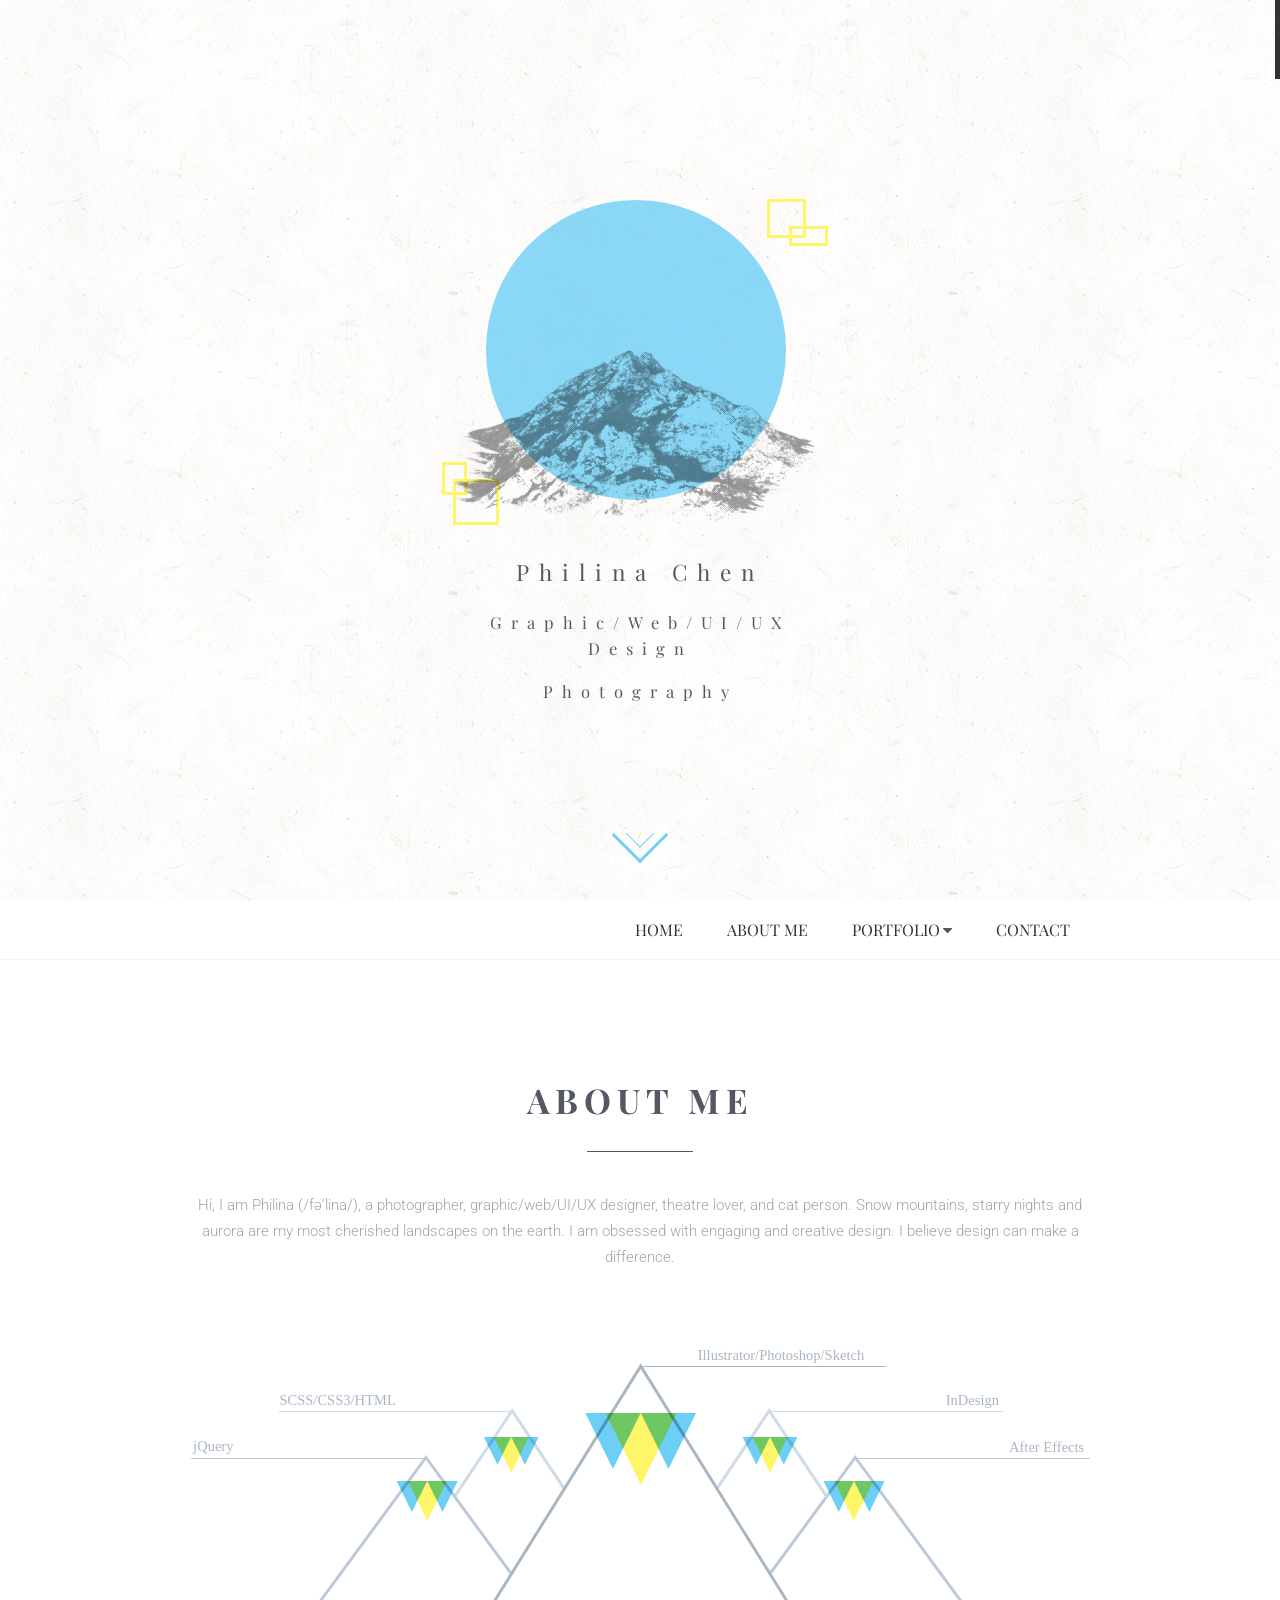
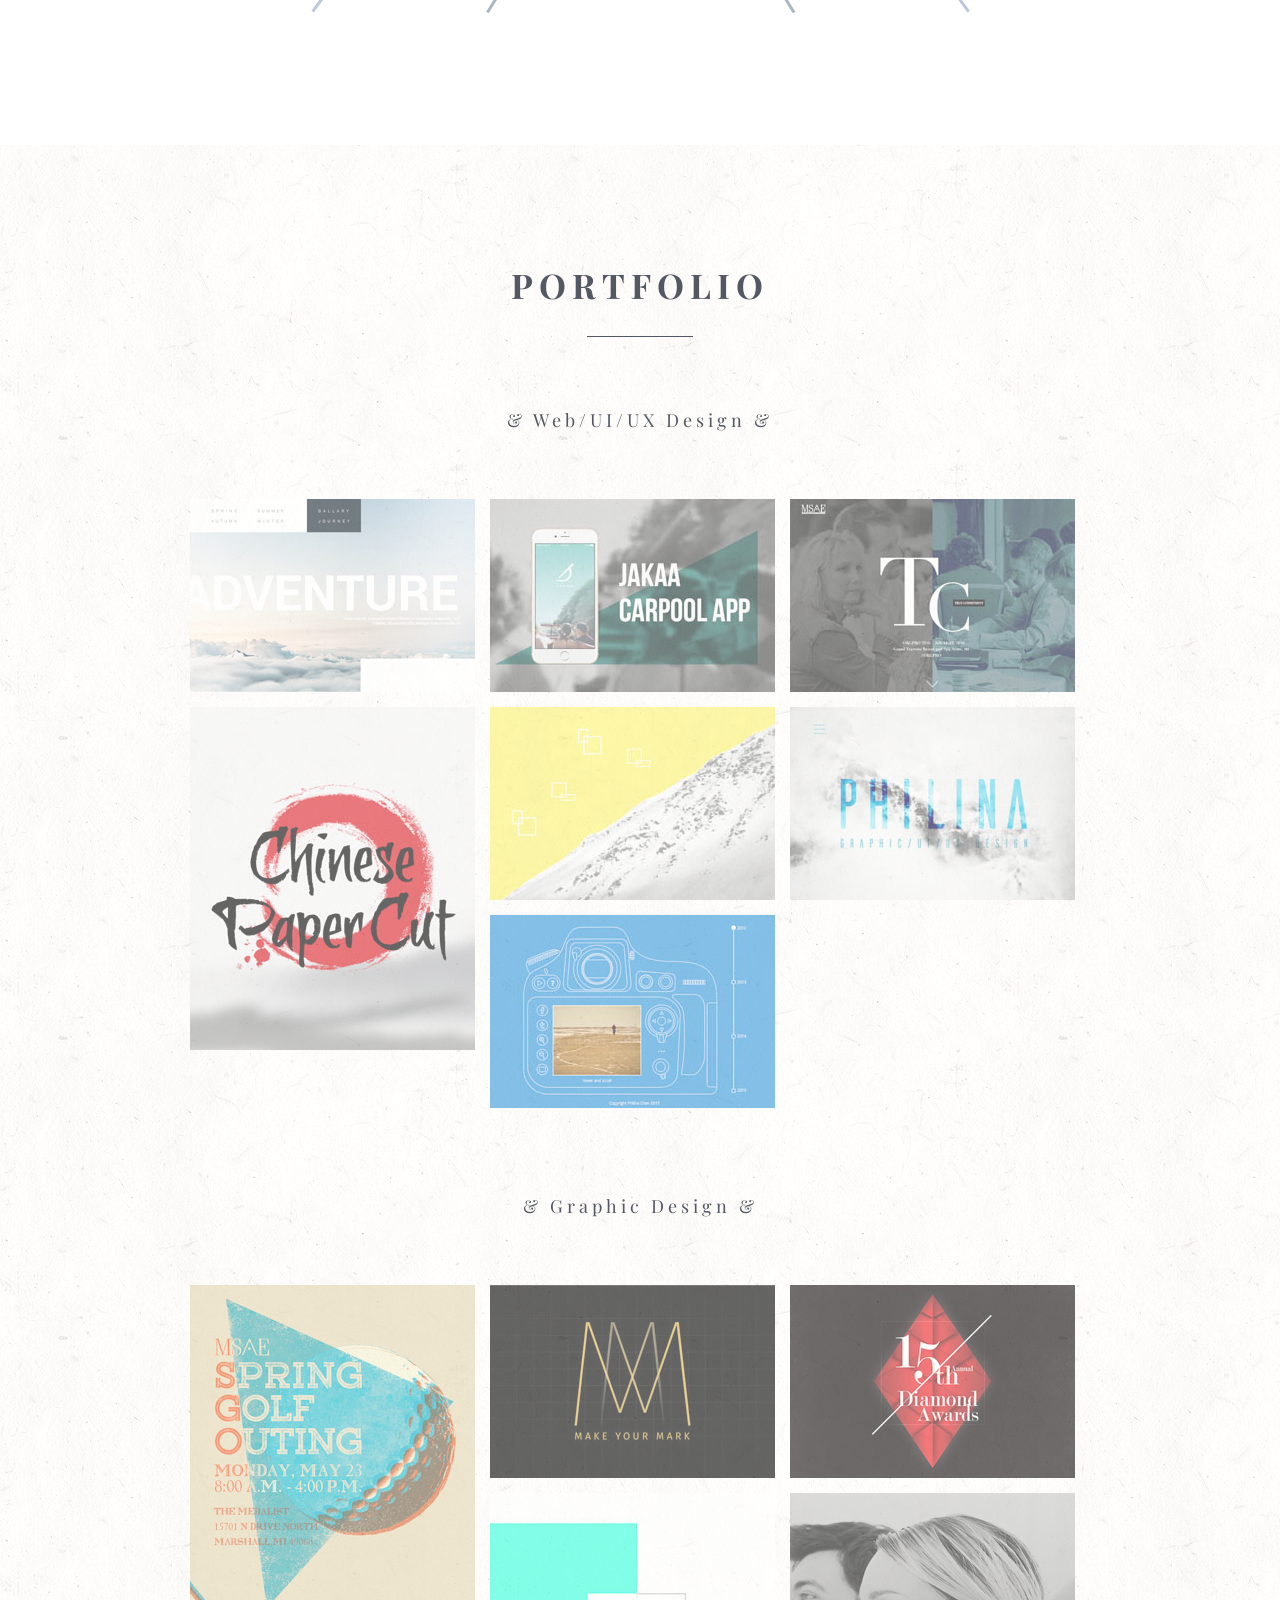
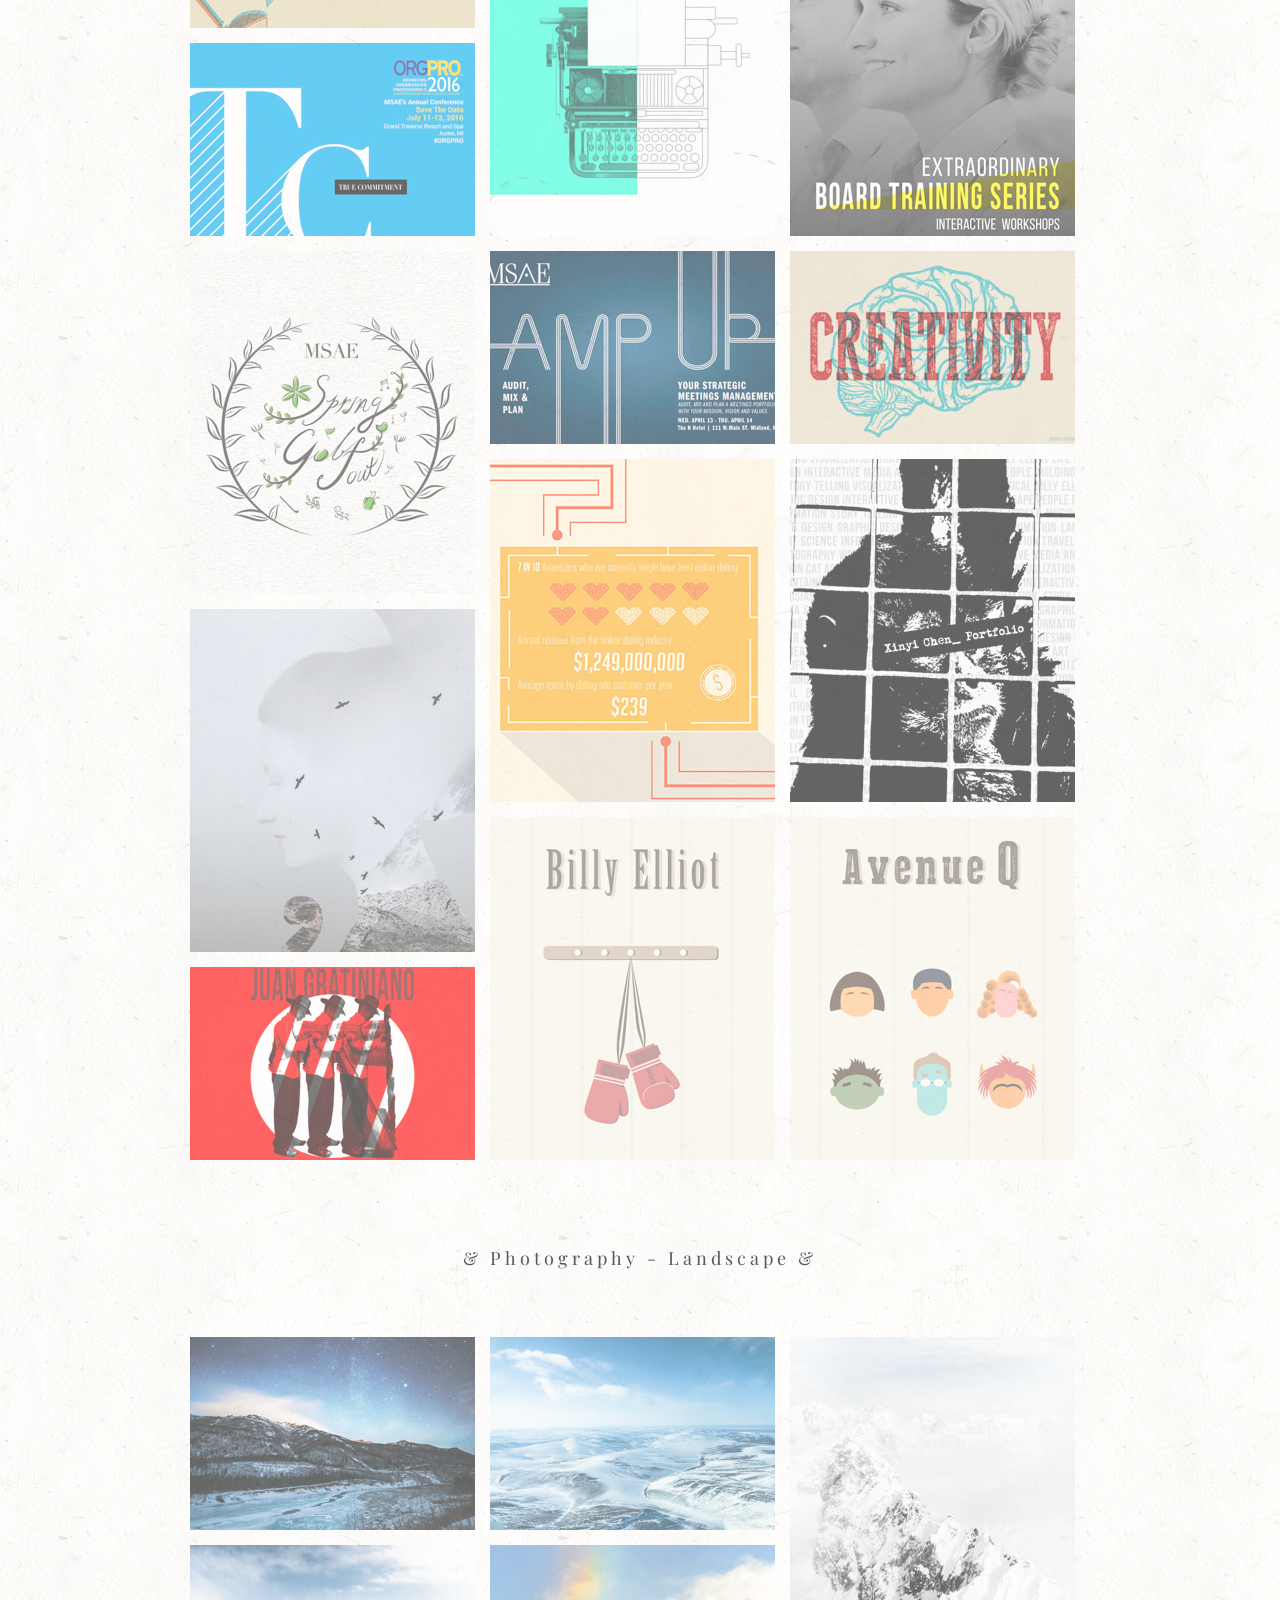
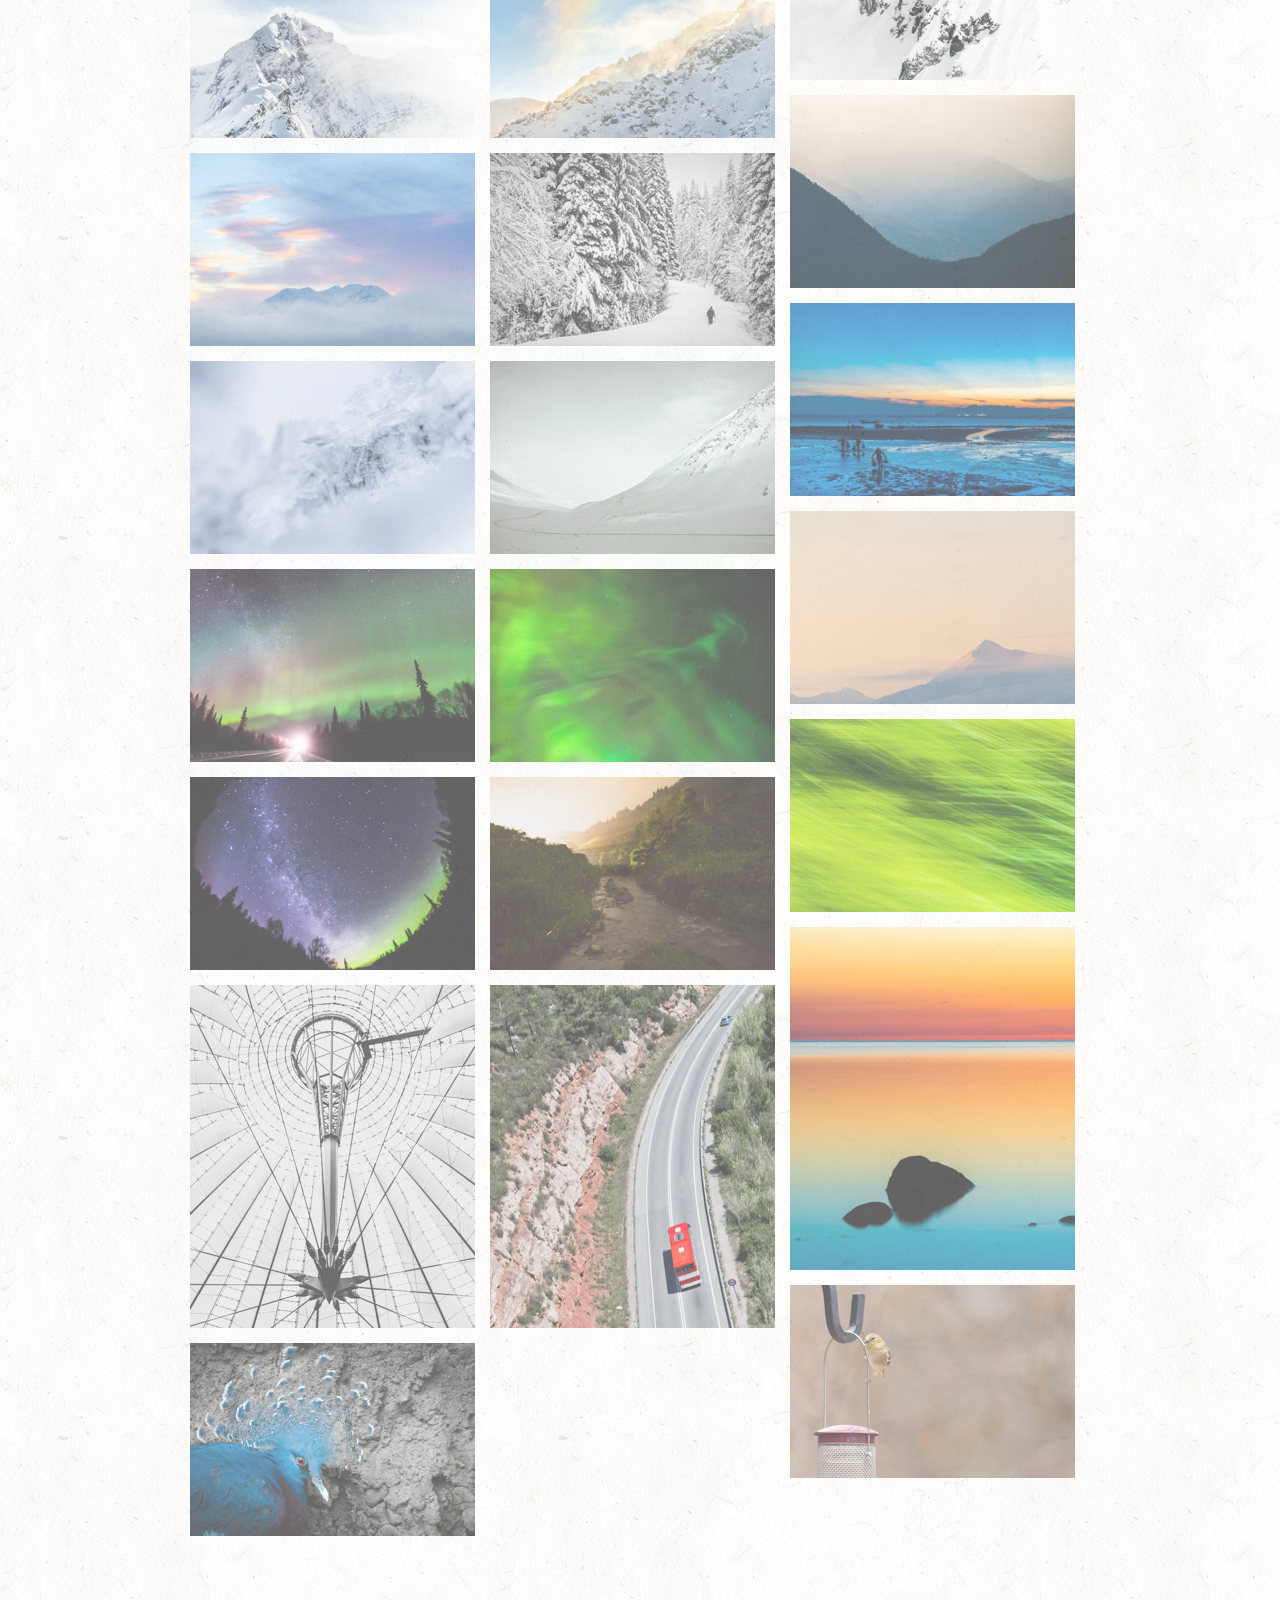
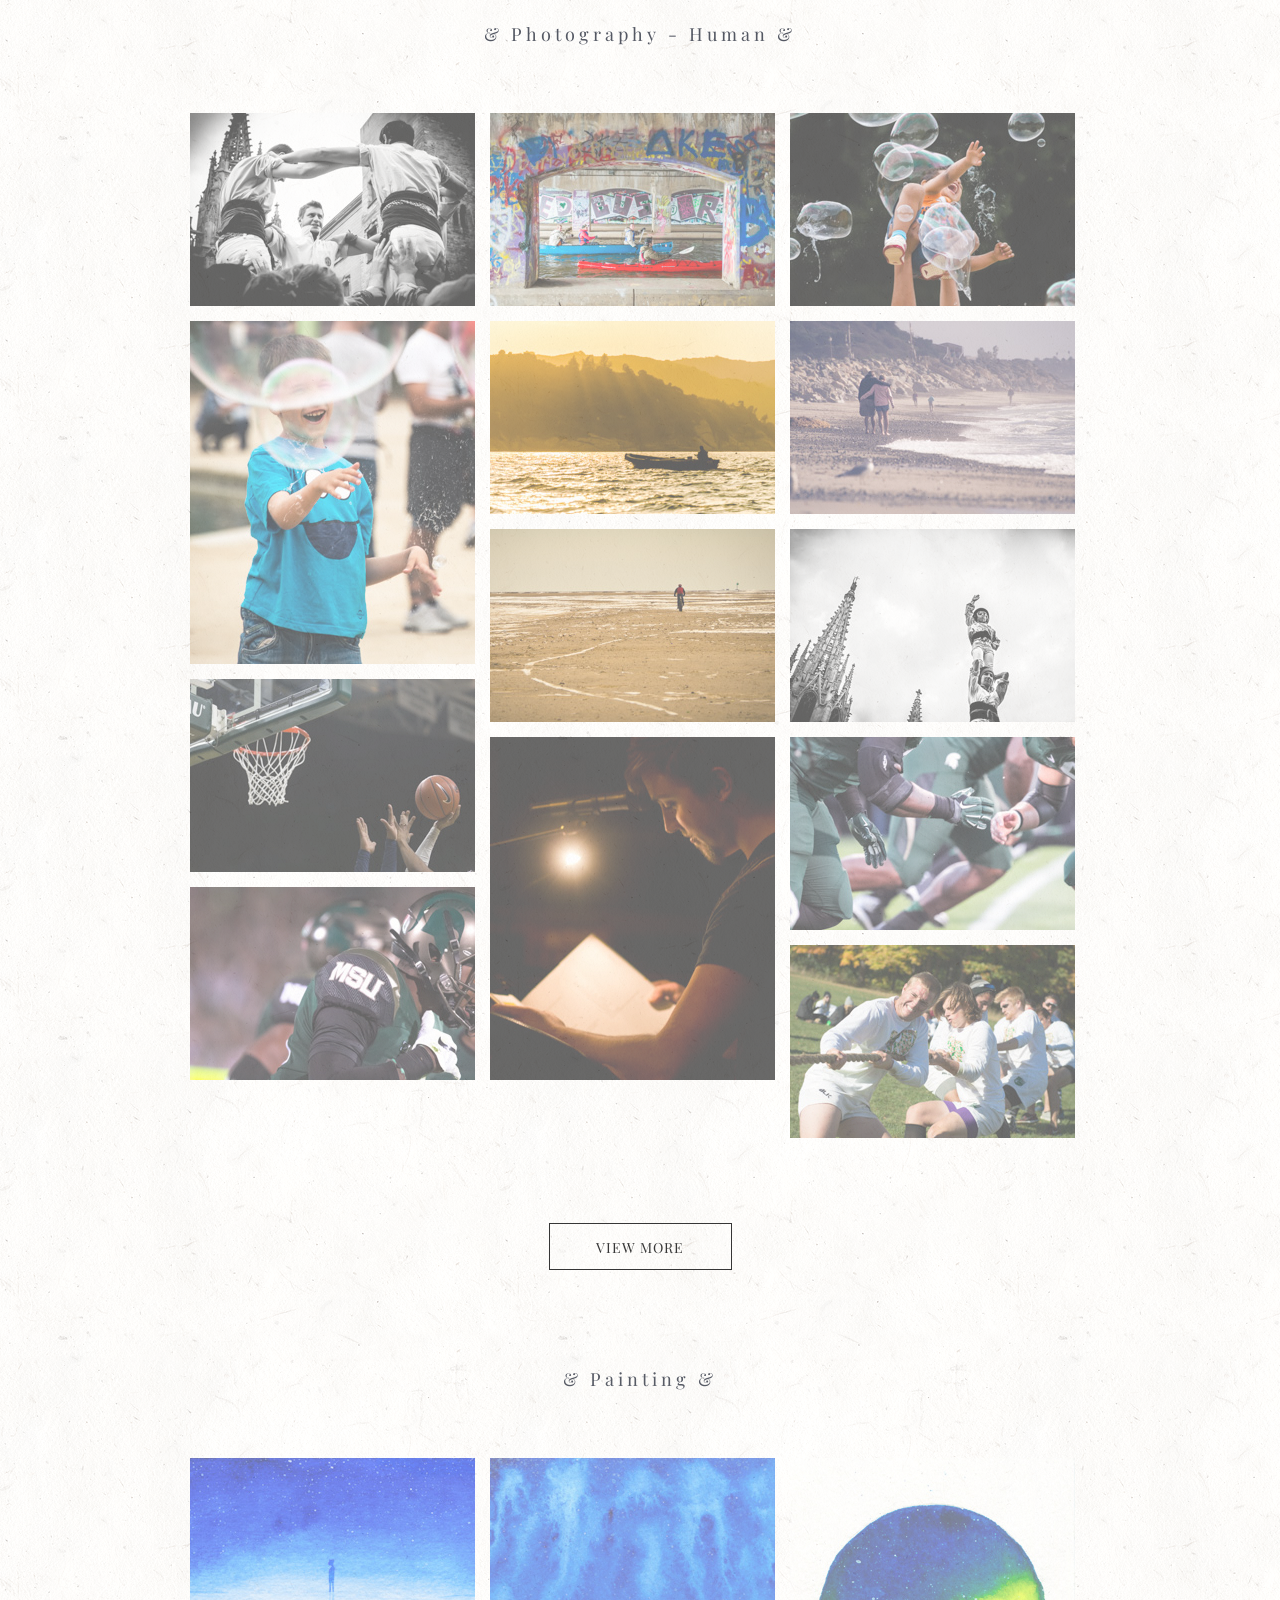
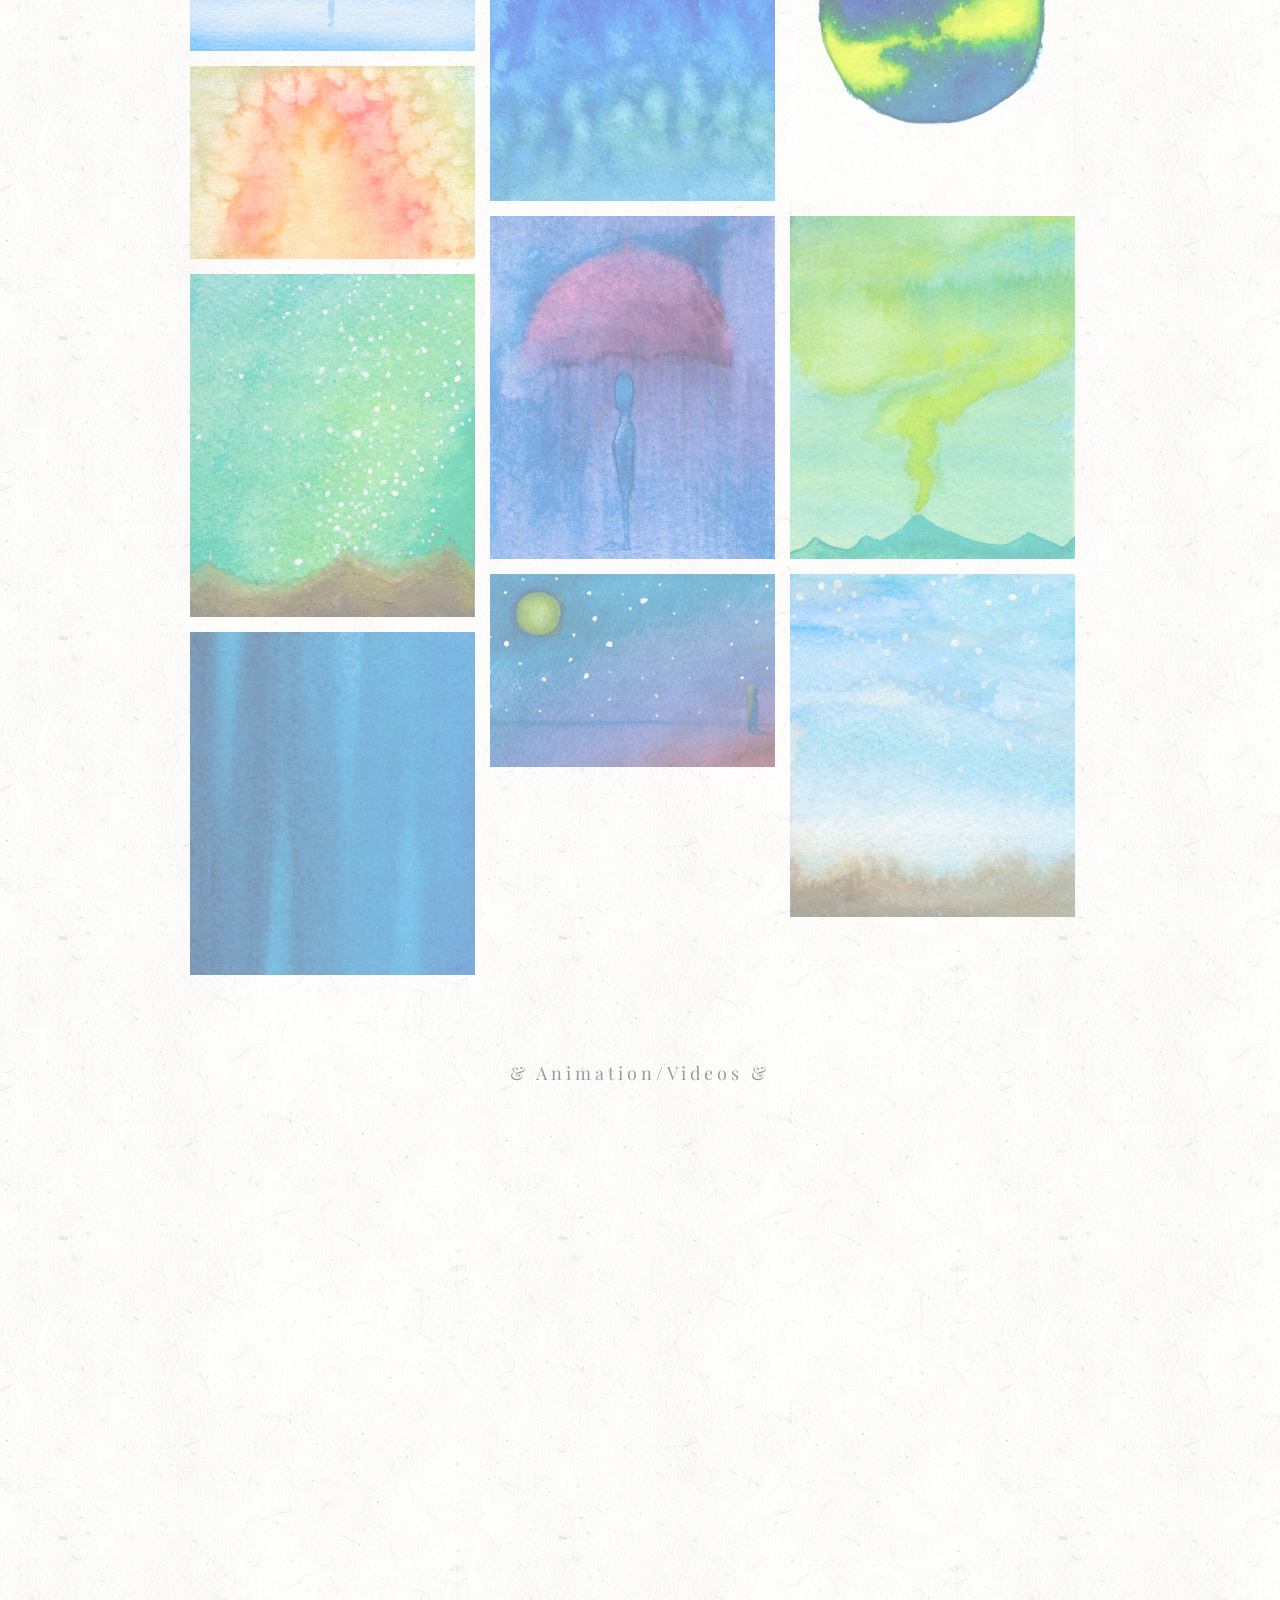
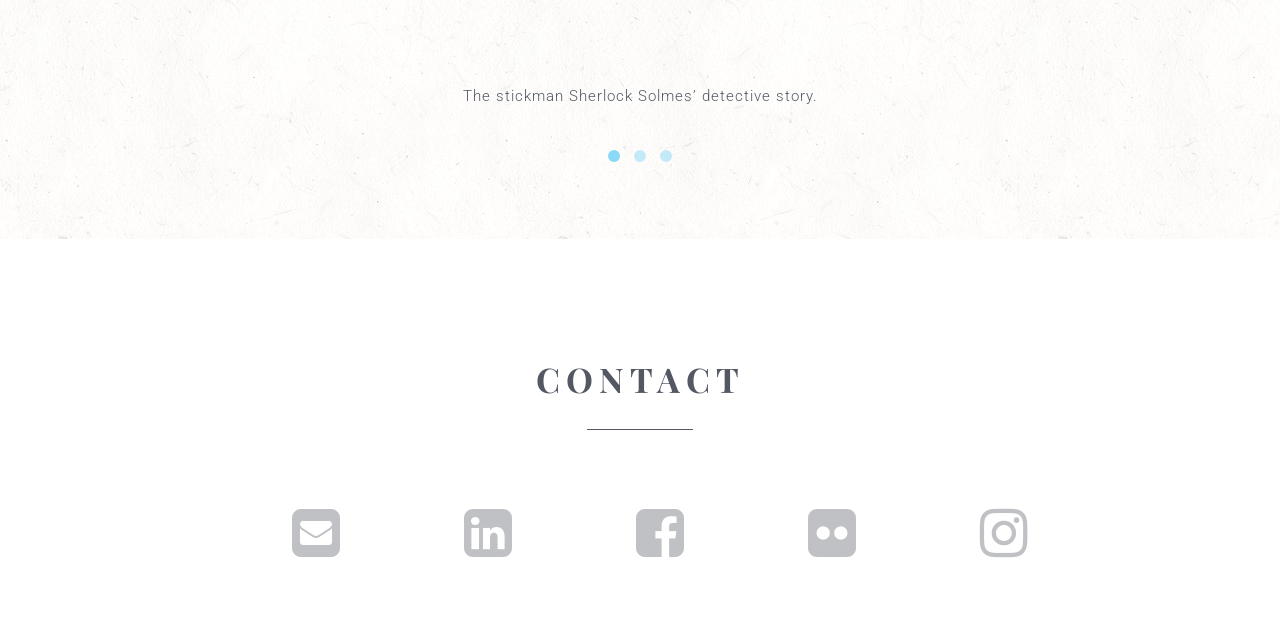
==== index.html @ da6792fc "add adventure" ====
<!doctype html>
<!--[if lt IE 7]>      <html class="no-js lt-ie9 lt-ie8 lt-ie7" lang=""> <![endif]-->
<!--[if IE 7]>         <html class="no-js lt-ie9 lt-ie8" lang=""> <![endif]-->
<!--[if IE 8]>         <html class="no-js lt-ie9" lang=""> <![endif]-->
<!--[if gt IE 8]><!--> <html class="no-js" lang=""> <!--<![endif]-->
<head>
    <meta charset="utf-8">
    <meta http-equiv="X-UA-Compatible" content="IE=edge,chrome=1">
    <title>Philina Chen</title>
    <meta name="description" content="Philina Chen">
    <meta name="keywords" content="design, web design, css3, photography, video, animation, painting, art, front-end developer, web designer, graphic design" />
    <meta name="viewport" content="width=device-width, initial-scale=1">
		<link rel="stylesheet" href="https://maxcdn.bootstrapcdn.com/font-awesome/4.5.0/css/font-awesome.min.css">
    
    <!-- favicon -->
    <link rel="apple-touch-icon" sizes="57x57" href="img/favicons/apple-touch-icon-57x57.png">
    <link rel="apple-touch-icon" sizes="60x60" href="img/favicons/apple-touch-icon-60x60.png">
    <link rel="apple-touch-icon" sizes="72x72" href="img/favicons/apple-touch-icon-72x72.png">
    <link rel="apple-touch-icon" sizes="76x76" href="img/favicons/apple-touch-icon-76x76.png">
    <link rel="apple-touch-icon" sizes="114x114" href="img/favicons/apple-touch-icon-114x114.png">
    <link rel="apple-touch-icon" sizes="120x120" href="img/favicons/apple-touch-icon-120x120.png">
    <link rel="apple-touch-icon" sizes="144x144" href="img/favicons/apple-touch-icon-144x144.png">
    <link rel="apple-touch-icon" sizes="152x152" href="img/favicons/apple-touch-icon-152x152.png">
    <link rel="apple-touch-icon" sizes="180x180" href="img/favicons/apple-touch-icon-180x180.png">
    <link rel="icon" type="image/png" href="img/favicons/favicon-32x32.png" sizes="32x32">
    <link rel="icon" type="image/png" href="img/favicons/android-chrome-192x192.png" sizes="192x192">
    <link rel="icon" type="image/png" href="img/favicons/favicon-96x96.png" sizes="96x96">
    <link rel="icon" type="image/png" href="img/favicons/favicon-16x16.png" sizes="16x16">
    <link rel="manifest" href="img/favicons/manifest.json">
    <link rel="mask-icon" href="img/favicons/safari-pinned-tab.svg" color="#5bbad5">
    <meta name="msapplication-TileColor" content="#da532c">
    <meta name="msapplication-TileImage" content="img/favicons/mstile-144x144.png">
    <meta name="theme-color" content="#ffffff">
    
    <link rel="stylesheet" href="css/imagelightbox.css"> 
    <link rel="stylesheet" href="css/remodal.css">
    <link rel="stylesheet" href="css/remodal-default-theme.css">
    <link rel="stylesheet" href="css/owl.carousel.css">         
    <link rel="stylesheet" href="css/owl.theme.css">

		<link rel="stylesheet" type="text/css" href="css/reset.css" />
		<link rel="stylesheet" type="text/css" href="css/style.css" />
		<link rel="stylesheet" type="text/css" href="css/style-responsive.css" />				
    
	<!--[if lt IE 9]>
		<script src="http://html5shim.googlecode.com/svn/trunk/html5.js"></script>
	<![endif]-->

		
</head>

<body>
  <!--[if lt IE 8]>
            <p class="browserupgrade">You are using an <strong>outdated</strong> browser. Please <a href="http://browsehappy.com/">upgrade your browser</a> to improve your experience.</p>
        <![endif]-->

        <!--[if lt IE 9]>
        <script src="https://cdnjs.cloudflare.com/ajax/libs/html5shiv/3.7.3/html5shiv.min.js"></script>
        <script src="https://cdnjs.cloudflare.com/ajax/libs/respond.js/1.4.2/respond.min.js"></script>
        <![endif]-->
   

<!-- 
<div class="preloader" id="preloader">
    <div class="item">
      <img src="img/loading.gif">
    </div>
</div>
 -->
    <!-- /loader -->
    <div id="loader-wrapper">
      <div class="loader"></div><!-- loader -->
    </div><!-- /loader-wrapper -->


<div class="container">


<!-- section start-page -->

  <section class="start-page parallax-background" id="home">
  
      <div class="content">
        <div class="text">
        
          <div class="snow-mountain">
            <div class="transparent-snow-mountain">
              <img src="img/transparent-snow-mountain.png">
            </div><!-- transparent-snow-mountain -->
            <div class="blue-circle-snow-mountain">
                  <svg id="blue-circle-yellow-rect" version="1.1" xmlns="http://www.w3.org/2000/svg" xmlns:xlink="http://www.w3.org/1999/xlink" x="0px" y="0px" width="400px"
                     height="361px" viewBox="0 0 400 361" enable-background="new 0 0 400 361" xml:space="preserve">
                  </g>
                  <g id="blue-circle">
                    <circle class="blue-circle" opacity="0.8" fill="#6DCFF6" cx="196" cy="154" r="150"/>
                  </g>
                  <g id="m-rect-left">
                    <path fill="none" stroke="#FFF568" stroke-width="3" stroke-miterlimit="10" d="M57.5,327.5h-43v-43h43V327.5z"/>
                    <path fill="none" stroke="#FFF568" stroke-width="3" stroke-miterlimit="10" d="M25.5,297.5h-22v-30h22V297.5z"/>
                  </g>
                  <g id="m-rect-right">
                    <path fill="none" stroke="#FFF568" stroke-width="3" stroke-miterlimit="10" d="M364.5,40.5h-36v-36h36V40.5z"/>
                    <path fill="none" stroke="#FFF568" stroke-width="3" stroke-miterlimit="10" d="M386.5,48.5h-36v-17h36V48.5z"/>
                  </g>
                  </svg>
            </div><!-- blue-circle-snow-mountain -->
          </div><!-- snow-mountain -->
        
          <div class="start-title">
            <h1>Philina Chen</h1>
            <p>Graphic/Web/UI/UX Design</p>
            <p>Photography</p>
          </div><!-- start-title -->
          
          
        </div><!-- text -->
        <div class="arrow"></div>
      </div><!-- content -->
  
  </section>

  <!-- section menu mobile -->
  
  <section class="menu-media">
  
    <div class="menu-content">
    
      
      <div class="icon"><a href="#"><img src="img/icons/menu-media.png"/></a></div>
    
    </div>
   
  </section>
  
    <ul class="menu-click">
        <a href="#home"><li href="#home">HOME</li></a>
        <a href="#about-us"><li href="#about-us">ABOUT ME</li></a>
        <a href="#contact" class="move-contact"><li href="#contact">CONTACT</li></a>
        <a href="#portfolio" class="mobile-dropdown"><li href="#portfolio">PORTFOLIO<i class="fa fa-caret-down"></i>
          <ul class="mobile-dropdown-content">
            <li><a href="#web-design">Web/UI/UX Design</a></li>
            <li><a href="#graphic-design">Graphic Design</a></li>
            <li><a href="#photography">Photography</a></li>
            <li><a href="#painting">Painting</a></li>
            <li><a href="#animation">Animaton/Videos</a></li>
          </ul>
        </li></a>
        
    </ul>
   
   
  <!-- section menu -->
  
  <section class="menu">

    <div class="menu-content">
    
    
      <ul id="menu">
        <li><a href="#home">HOME</a></li>
        <li><a href="#about-us">ABOUT ME</a></li>
        <li class="dropdown"><a href="#portfolio">PORTFOLIO<i class="fa fa-caret-down"></i>
          <ul class="dropdown-content flipInX">
            <li><a href="#web-design">Web/UI/UX Design</a></li>
            <li><a href="#graphic-design">Graphic Design</a></li>
            <li><a href="#photography">Photography</a></li>
            <li><a href="#painting">Painting</a></li>
            <li><a href="#animation">Animaton/Videos</a></li>
          </ul>
        </a></li>
        <li><a href="#contact">CONTACT</a></li>
      </ul>
    </div>
  
  
  </section>


  <!-- section about us -->
  
  <section class="about-us" id="about-us">

  <div class="content">
    
    <div class="about-me-text move-up">
      <div class="about-me-title">
         <h1>ABOUT ME</h1>
         <hr/>
      </div>
      <div class="about-me-p">
          <p class="title"> Hi, I am Philina (/fə’lina/), a photographer, graphic/web/UI/UX designer, theatre lover, and cat person. Snow mountains, starry nights and aurora are my most cherished landscapes on the earth. I am obsessed with engaging and creative design. I believe design can make a difference. </p>
      </div>
     
    </div>
   
    <div class="mountain-group">
      
<svg id="mountain-group" version="1.1" xmlns="http://www.w3.org/2000/svg" xmlns:xlink="http://www.w3.org/1999/xlink" x="0px" y="0px" width="900px"
   height="279.587px" viewBox="0 0 900 279.587" enable-background="new 0 0 900 279.587" xml:space="preserve">
<g id="m-line-right-2" class="m-line">
  <path fill="none" stroke="#BCC9D8" stroke-width="3" stroke-miterlimit="10" d="M580.636,228.897L665.32,113.48l113.339,154.077"/>
</g>
<g id="m-line-right-1" class="m-line">
  <path fill="none" stroke="#CFDCE8" stroke-width="3" stroke-miterlimit="10" d="M526.882,144.798l52.288-78.045l57.484,85.798"/>
</g>
<g id="m-line-left-2" class="m-line">
  <path fill="none" stroke="#CFDCE8" stroke-width="3" stroke-miterlimit="10" d="M264.587,152.551l57.483-85.798l52.289,78.045"/>
</g>
<g id="m-line-left-1" class="m-line">
  <path fill="none" stroke="#BCC9D8" stroke-width="3" stroke-miterlimit="10" d="M122.583,267.557L235.919,113.48l84.684,115.417"/>
</g>
<g id="m-line-middle">
  <path fill="none" stroke="#AAB6C1" stroke-width="3" stroke-miterlimit="10" d="M297.389,268.466L450.711,22.122L604.03,268.466"/>
</g>
<g id="text-line-left-1" class="m-text-line">
  <line fill="none" stroke="#BCC9D8" stroke-miterlimit="10" x1="236" y1="114.5" x2="1" y2="114.5"/>
</g>
<g id="text-line-left-2" class="m-text-line">
  <line fill="none" stroke="#CFDCE8" stroke-miterlimit="10" x1="322" y1="67.5" x2="89" y2="67.5"/>
</g>
<g id="text-line-middle" class="m-text-line">
  <line fill="none" stroke="#AAB6C1" stroke-miterlimit="10" x1="450" y1="22.5" x2="696" y2="22.5"/>
</g>
<g id="text-line-right-1" class="m-text-line">
  <line fill="none" stroke="#CFDCE8" stroke-miterlimit="10" x1="580" y1="67.5" x2="813" y2="67.5"/>
</g>
<g id="text-line-right-2" class="m-text-line">
  <line fill="none" stroke="#BCC9D8" stroke-miterlimit="10" x1="665" y1="114.5" x2="900" y2="114.5"/>
</g>
<g id="triangle-left-1" class="m-triangle">
  <g>
    <polygon fill="#FFF568" points="256.968,137 237.352,176.77 217.737,137    "/>
    <polygon fill="#6DCFF6" points="237.132,137 221.865,167.956 206.597,137     "/>
    <polygon fill="#6DCFF6" points="267.788,137 252.52,167.956 237.251,137    "/>
  </g>
</g>
<g id="triangle-left-2" class="m-triangle">
  <g>
    <polygon fill="#FFF568" points="338.922,93 321.346,128.637 303.77,93    "/>
    <polygon fill="#6DCFF6" points="321.149,93 307.468,120.736 293.789,93     "/>
    <polygon fill="#6DCFF6" points="348.617,93 334.936,120.736 321.256,93     "/>
  </g>
</g>
<g id="triangle-middle" class="m-triangle">
  <g>
    <polygon fill="#FFF568" points="486.511,69 451.01,140.982 415.507,69    "/>
    <polygon fill="#6DCFF6" points="450.613,69 422.978,125.026 395.345,69     "/>
    <polygon fill="#6DCFF6" points="506.094,69 478.459,125.026 450.828,69     "/>
  </g>
</g>
<g id="triangle-right-1" class="m-triangle">
  <g>
    <polygon fill="#FFF568" points="562.318,93 579.895,128.637 597.47,93    "/>
    <polygon fill="#6DCFF6" points="580.09,93 593.771,120.736 607.451,93    "/>
    <polygon fill="#6DCFF6" points="552.623,93 566.304,120.736 579.984,93     "/>
  </g>
</g>
<g id="triangle-right-2" class="m-triangle">
  <g>
    <polygon fill="#FFF568" points="644.272,137 663.888,176.77 683.504,137    "/>
    <polygon fill="#6DCFF6" points="664.108,137 679.375,167.956 694.643,137     "/>
    <polygon fill="#6DCFF6" points="633.453,137 648.721,167.956 663.988,137     "/>
  </g>
</g>
<g id="text-left-1" class="m-text">
  <text transform="matrix(1 0 0 1 3.0815 106.6587)" fill="#AAB6C1" font-family="'Roboto-Light'" font-size="14.5572">jQuery</text>
</g>
<g id="text-left-2" class="m-text">
  <text transform="matrix(1 0 0 1 89.3848 60.5161)" fill="#AAB6C1" font-family="'Roboto-Light'" font-size="14.5572">SCSS/CSS3/HTML</text>
</g>
<g id="text-middle" class="m-text">
  <text transform="matrix(1 0 0 1 507.7227 15.8032)" fill="#AAB6C1" font-family="'Roboto-Light'" font-size="14.5572">Illustrator/Photoshop/Sketch</text>
</g>
<g id="text-right-1" class="m-text">
  <text transform="matrix(1 0 0 1 755.7607 60.5884)" fill="#AAB6C1" font-family="'Roboto-Light'" font-size="14.5572">InDesign</text>
</g>
<g id="text-right-2" class="m-text">
  <text transform="matrix(1 0 0 1 819.0176 107.6997)" fill="#AAB6C1" font-family="'Roboto-Light'" font-size="14.5572">After Effects</text>
</g>
</svg>

    </div>
    
  </div>
  
  </section>
  
  <div class="clear"></div>  

  <!-- portoflio page-->

  <section class="portfolio" id="portfolio">


    <div class="portfolio-margin">
    
      <div class="portfolio-text">
        <div class="portfolio-title">
          <h1>PORTFOLIO</h1>
         <hr/> 
        </div>
         <h2 id="web-design">& Web/UI/UX Design &</h2>
      </div>
  
        <ul class="grid design">
          
           <!-- 1 item  -->
                   <li>
            <a href="#" data-remodal-target="modal-adventure">
              <img src="img/portfolio/thumb/adventure.jpg" alt="Adventure" /> 
                  <div class="text-overlay">
                  <div class="circle-triangle"><img src="img/circle-triangle-horizental.svg" alt=""></div>
                  <div class="text short">
                    <p>Adventure</p>
                    <hr>
                    <p class="description">UI Design</p>   
                  </div>         
            </a>
          </li>        

           <!-- 2 item  -->
           <li>
           <a href="#" data-remodal-target="modal-carpool-app">
              <img src="img/portfolio/thumb/carpool-app.jpg" alt="Jakaa Carpool App" /> 
                  <div class="text-overlay">
                  <div class="circle-triangle"><img src="img/circle-triangle-horizental.svg" alt=""></div>
                  <div class="text short">
                    <p>Jakaa Carpool App</p>
                    <hr>
                    <p class="description">UI/UX Design</p>   
                  </div>         
            </a>
          </li>    

            <!-- 3 item  -->
           <li>
           <a href="#" data-remodal-target="modal-ORGPRO-website-app">
              <img src="img/portfolio/thumb/ORGPRO-website.jpg" alt="ORGPRO Website" /> 
                  <div class="text-overlay">
                  <div class="circle-triangle"><img src="img/circle-triangle-horizental.svg" alt=""></div>
                  <div class="text short">
                    <p>ORGPRO 2016 Website</p>
                    <hr>
                    <p class="description">UI Design</p>   
                  </div>         
            </a>
          </li>    

          <!-- 4 item -->
          <li>
           <a href="#" data-remodal-target="modal-chinese-papercut">
              <img src="img/portfolio/thumb/chinese-papercut.jpg" alt="Chinese Paper Cut" /> 
                  <div class="text-overlay">
                  <div class="circle-triangle"><img src="img/circle-triangle.svg" alt=""></div>
                  <div class="text">
                    <p>Chinese Paper Cut</p>
                    <hr>
                    <p class="description">UI Design</p>   
                  </div>         
            </a>
          </li>    

         


          <!-- 5 item -->
          <li>
            <a href="#" data-remodal-target="modal-personal-website">
              <img src="img/portfolio/thumb/personal-website.jpg" alt="Philina Chen Personal Website" /> 
                  <div class="text-overlay">
                  <div class="circle-triangle"><img src="img/circle-triangle-horizental.svg" alt=""></div>
                  <div class="text short">
                    <p>Personal Website v1.0</p>
                    <hr>
                    <p class="description">Web Design</p>   
                  </div>         
            </a>
          </li>      
          
          <!-- 6 item -->
    

            <li>
           <a href="#" data-remodal-target="modal-new-personal-website">
              <img src="img/portfolio/thumb/new-personal-website.jpg" alt="Redesigned Personal Website" /> 
                  <div class="text-overlay">
                  <div class="circle-triangle"><img src="img/circle-triangle-horizental.svg" alt=""></div>
                  <div class="text short">
                    <p>Redesigned Personal Website</p>
                    <hr>
                    <p class="description">UI Design</p>   
                  </div>         
            </a>
          </li>  
            
          <!-- 7 item -->
          <li>
            <a href="#" data-remodal-target="modal-photo-journal">
              <img src="img/portfolio/thumb/photo-journal.jpg" alt="Photo Journal" /> 
                  <div class="text-overlay">
                  <div class="circle-triangle"><img src="img/circle-triangle-horizental.svg" alt=""></div>
                  <div class="text short">
                    <p>Photo Journal</p>
                    <hr>
                    <p class="description">Web Design</p>   
                  </div>         
            </a>
          </li>    


        </ul>


      <h2 id="graphic-design">& Graphic Design &</h2>
    <!-- 1 item portoflio-->
    
        <ul class="grid design">
        
          <li>
            <a href="#" data-remodal-target="modal-spring-golf">
              <img src="img/portfolio/thumb/spring-golf.jpg" alt="Spring Golf Outing" />
                <div class="text-overlay">
                <div class="circle-triangle"><img src="img/circle-triangle.svg" alt=""></div>
                  <div class="text">
                    <p>Spring Golf Outing</p>
                    <hr>
                    <p class="description">Graphic Design</p>   
                  </div>
              </div>
            </a>
          </li>
          
          <!-- 2 item portoflio-->

           <li>
           <a href="#" data-remodal-target="modal-make-your-mark">
              <img src="img/portfolio/thumb/make-your-mark.jpg" alt="Make Your Mark" /> 
                  <div class="text-overlay">
                  <div class="circle-triangle"><img src="img/circle-triangle-horizental.svg" alt=""></div>
                  <div class="text short">
                    <p>Make Your Mark</p>
                    <hr>
                    <p class="description">Graphic Design</p>   
                  </div>         
            </a>
          </li>    
          

          <!-- 3 item portfolio -->
          <li>
            <a href="#" data-remodal-target="modal-diamond-award">
              <img src="img/portfolio/thumb/diamond-award.jpg" alt="Diamond Awards" /> 
                  <div class="text-overlay">
                  <div class="circle-triangle"><img src="img/circle-triangle-horizental.svg" alt=""></div>
                  <div class="text short">
                    <p>Diamond Awards</p>
                    <hr>
                    <p class="description">Graphic Design</p>   
                  </div>         
            </a>
          </li>      

          <!-- 3-1 item portfolio -->
           <li>
           <a href="#" data-remodal-target="modal-minimalism">
              <img src="img/portfolio/thumb/minimalism.jpg" alt="Minimalism" /> 
                  <div class="text-overlay">
                  <div class="circle-triangle"><img src="img/circle-triangle.svg" alt=""></div>
                  <div class="text">
                    <p>Minimalism</p>
                    <hr>
                    <p class="description">Graphic Design</p>   
                  </div>         
            </a>
          </li>    


          <!-- 4-1 item portfolio -->
           <li>
           <a href="#" data-remodal-target="modal-board-training">
              <img src="img/portfolio/thumb/board-training.jpg" alt="Board Training Series" /> 
                  <div class="text-overlay">
                  <div class="circle-triangle"><img src="img/circle-triangle.svg" alt=""></div>
                  <div class="text">
                    <p>Board Training Series</p>
                    <hr>
                    <p class="description">Graphic Design</p>   
                  </div>         
            </a>
          </li>    


          <!-- 4-2 item portfolio -->   
            <li>
            <a href="#" data-remodal-target="modal-orgpro">
              <img src="img/portfolio/thumb/orgpro.jpg" alt="ORGPRO 2016" /> 
                  <div class="text-overlay">
                  <div class="circle-triangle"><img src="img/circle-triangle-horizental.svg" alt=""></div>
                  <div class="text short">
                    <p>ORGPRO 2016</p>
                    <hr>
                    <p class="description">Graphic Design</p>   
                  </div>         
            </a>
          </li>      

  
          <!-- 4 item portoflio-->
          
          <li>
           <a href="#" data-remodal-target="modal-spring-golf-leaf">
              <img src="img/portfolio/thumb/spring-golf-leaf.jpg" alt="Spring Golf Leaf" /> 
                  <div class="text-overlay">
                  <div class="circle-triangle"><img src="img/circle-triangle.svg" alt=""></div>
                  <div class="text">
                    <p>Spring Golf Leaf</p>
                    <hr>
                    <p class="description">Graphic Design</p>   
                  </div>         
            </a>
          </li>    

          <!-- 5 item portfolio-->
          
          <li>
            <a href="#" data-remodal-target="modal-amp-up">
              <img src="img/portfolio/thumb/amp-up.jpg" alt="Amp Up" /> 
                  <div class="text-overlay">
                  <div class="circle-triangle"><img src="img/circle-triangle-horizental.svg" alt=""></div>
                  <div class="text short">
                    <p>Amp Up</p>
                    <hr>
                    <p class="description">Graphic Design</p>   
                  </div>         
            </a>
          </li>    
          
          <!-- 5-1 item portfolio -->
          <li>
           <a href="#" data-remodal-target="modal-brain">
              <img src="img/portfolio/thumb/brain.jpg" alt="Creativity and Brain" /> 
                  <div class="text-overlay">
                  <div class="circle-triangle"><img src="img/circle-triangle-horizental.svg" alt=""></div>
                  <div class="text short">
                    <p>Creativity & Brain</p>
                    <hr>
                    <p class="description">Graphic Design</p>   
                  </div>         
            </a>
          </li> 

          <!-- 6 item portoflio-->
          
          <li>
            <a href="#" data-remodal-target="modal-infographic">
              <img src="img/portfolio/thumb/infographic.jpg" alt="Infographic" /> 
                  <div class="text-overlay">
                  <div class="circle-triangle"><img src="img/circle-triangle.svg" alt=""></div>
                  <div class="text">
                    <p>Online Dating Infographic</p>
                    <hr>
                    <p class="description">Graphic Design</p>   
                  </div>         
            </a>
          </li>         
           
         <!-- 7 item portoflio-->
          
          <li>
            <a href="#" data-remodal-target="modal-portfolio-cover">
              <img src="img/portfolio/thumb/portfolio-cover.jpg" alt="Portfolio Cover" /> 
                  <div class="text-overlay">
                  <div class="circle-triangle"><img src="img/circle-triangle.svg" alt=""></div>
                  <div class="text">
                    <p>Portfolio Cover</p>
                    <hr>
                    <p class="description">Graphic Design</p>   
                  </div>         
            </a>
          </li>    
          
          <!-- 8 item portoflio-->
          
        

          <!-- 10 item portoflio-->
          
          <li>
            <a href="#" data-remodal-target="modal-melody-freedom">
              <img src="img/portfolio/thumb/melody-freedom.jpg" alt="Melody Freedom" /> 
                  <div class="text-overlay">
                  <div class="circle-triangle"><img src="img/circle-triangle.svg" alt=""></div>
                  <div class="text">
                    <p>Melody & Freedom</p>
                    <hr>
                    <p class="description">Graphic Design</p>   
                  </div>         
            </a>
          </li>         

          <!-- 11 item portoflio-->
          
          <li>
            <a href="#" data-remodal-target="modal-billy-elliot">
              <img src="img/portfolio/thumb/billy-elliot.jpg" alt="Billy Elliot" /> 
                  <div class="text-overlay">
                  <div class="circle-triangle"><img src="img/circle-triangle.svg" alt=""></div>
                  <div class="text">
                    <p>Billy Elliot</p>
                    <hr>
                    <p class="description">Graphic Design</p>   
                  </div>         
            </a>
          </li>          
          
          <!-- 12 item portoflio-->

          <li>
            <a href="#" data-remodal-target="modal-avenue-q">
              <img src="img/portfolio/thumb/avenue-q.jpg" alt="Avenue Q" /> 
                  <div class="text-overlay">
                  <div class="circle-triangle"><img src="img/circle-triangle.svg" alt=""></div>
                  <div class="text">
                    <p>Avenue Q</p>
                    <hr>
                    <p class="description">Graphic Design</p>   
                  </div>         
            </a>
          </li>   

          <!-- 13 item portoflio-->

          <li>
            <a href="#" data-remodal-target="modal-street-performer">
              <img src="img/portfolio/thumb/street-performer.jpg" alt="Barcelona Street Performer" /> 
                  <div class="text-overlay">
                  <div class="circle-triangle"><img src="img/circle-triangle-horizental.svg" alt=""></div>
                  <div class="text short">
                    <p>Barcelona Street Performer</p>
                    <hr>
                    <p class="description">Graphic Design</p>   
                  </div>         
            </a>
          </li>   
          
        </ul>  

        <h2 id="photography" class="portfolio-subtitle">& Photography - Landscape &</h2>
        <ul class="grid pure-img"> 
          <!-- shortcut li*28>a[href="img/photography/landscape/full/photo-$$.jpg"][data-imagelightbox="f"]>img[src="img/photography/landscape/thumb/photo-$$.jpg"][alt=""] -->
          <li><a href="img/photography/landscape/full/photo-01.jpg" data-imagelightbox="f"><img src="img/photography/landscape/thumb/photo-01.jpg" alt="Denali Winter Wonderland"></a></li>
          <li><a href="img/photography/landscape/full/photo-02.jpg" data-imagelightbox="f"><img src="img/photography/landscape/thumb/photo-02.jpg" alt="Alaska Mountain Range"></a></li>
          <li><a href="img/photography/landscape/full/photo-03.jpg" data-imagelightbox="f"><img src="img/photography/landscape/thumb/photo-03.jpg" alt="Alaska Mountain Range"></a></li>
          <li><a href="img/photography/landscape/full/photo-04.jpg" data-imagelightbox="f"><img src="img/photography/landscape/thumb/photo-04.jpg" alt="Alaska Mountain Range"></a></li>
          <li><a href="img/photography/landscape/full/photo-05.jpg" data-imagelightbox="f"><img src="img/photography/landscape/thumb/photo-05.jpg" alt="Iridescence"></a></li>
          <li><a href="img/photography/landscape/full/photo-06.jpg" data-imagelightbox="f"><img src="img/photography/landscape/thumb/photo-06.jpg" alt="Illusion"></a></li>
          <li><a href="img/photography/landscape/full/photo-07.jpg" data-imagelightbox="f"><img src="img/photography/landscape/thumb/photo-07.jpg" alt="Over the Sky"></a></li>

          <li><a href="img/photography/landscape/full/photo-29.jpg" data-imagelightbox="f"><img src="img/photography/landscape/thumb/photo-29.jpg" alt="Winter in Oregon"></a></li>
          <li><a href="img/photography/landscape/full/photo-30.jpg" data-imagelightbox="f"><img src="img/photography/landscape/thumb/photo-30.jpg" alt="Going Home"></a></li>

          <li><a href="img/photography/landscape/full/photo-09.jpg" data-imagelightbox="f"><img src="img/photography/landscape/thumb/photo-09.jpg" alt="Crystal"></a></li>
          <li><a href="img/photography/landscape/full/photo-10.jpg" data-imagelightbox="f"><img src="img/photography/landscape/thumb/photo-10.jpg" alt="Endless"></a></li>
         
          
          <li><a href="img/photography/landscape/full/photo-13.jpg" data-imagelightbox="f"><img src="img/photography/landscape/thumb/photo-13.jpg" alt="Peach"></a></li>
          
          <li><a href="img/photography/landscape/full/photo-15.jpg" data-imagelightbox="f"><img src="img/photography/landscape/thumb/photo-15.jpg" alt="Milky Way & Aurora"></a></li>
          <li><a href="img/photography/landscape/full/photo-16.jpg" data-imagelightbox="f"><img src="img/photography/landscape/thumb/photo-16.jpg" alt="Phoenix"></a></li>
          <li><a href="img/photography/landscape/full/photo-17.jpg" data-imagelightbox="f"><img src="img/photography/landscape/thumb/photo-17.jpg" alt="Green Pattern"></a></li>
          <li><a href="img/photography/landscape/full/photo-18.jpg" data-imagelightbox="f"><img src="img/photography/landscape/thumb/photo-18.jpg" alt="Milky Way & Aurora"></a></li>
          
         
          <li><a href="img/photography/landscape/full/photo-21.jpg" data-imagelightbox="f"><img src="img/photography/landscape/thumb/photo-21.jpg" alt="Summer Night with Fireflies"></a></li>
          <li><a href="img/photography/landscape/full/photo-22.jpg" data-imagelightbox="f"><img src="img/photography/landscape/thumb/photo-22.jpg" alt="North Sea"></a></li>
          
          <!-- 
          <li><a href="img/photography/landscape/full/photo-08.jpg" data-imagelightbox="f"><img src="img/photography/landscape/thumb/photo-08.jpg" alt=""></a></li>
          <li><a href="img/photography/landscape/full/photo-12.jpg" data-imagelightbox="f"><img src="img/photography/landscape/thumb/photo-12.jpg" alt=""></a></li>
          <li><a href="img/photography/landscape/full/photo-14.jpg" data-imagelightbox="f"><img src="img/photography/landscape/thumb/photo-14.jpg" alt=""></a></li>
           <li><a href="img/photography/landscape/full/photo-11.jpg" data-imagelightbox="f"><img src="img/photography/landscape/thumb/photo-11.jpg" alt=""></a></li>
           <li><a href="img/photography/landscape/full/photo-19.jpg" data-imagelightbox="f"><img src="img/photography/landscape/thumb/photo-19.jpg" alt=""></a></li>
          <li><a href="img/photography/landscape/full/photo-23.jpg" data-imagelightbox="f"><img src="img/photography/landscape/thumb/photo-23.jpg" alt=""></a></li>
           <li><a href="img/photography/landscape/full/photo-20.jpg" data-imagelightbox="f"><img src="img/photography/landscape/thumb/photo-20.jpg" alt=""></a></li>
            <li><a href="img/photography/landscape/full/photo-24.jpg" data-imagelightbox="f"><img src="img/photography/landscape/thumb/photo-24.jpg" alt=""></a></li>
           -->
         
          <li><a href="img/photography/landscape/full/photo-25.jpg" data-imagelightbox="f"><img src="img/photography/landscape/thumb/photo-25.jpg" alt="Sony Center"></a></li>
          <li><a href="img/photography/landscape/full/photo-26.jpg" data-imagelightbox="f"><img src="img/photography/landscape/thumb/photo-26.jpg" alt="Highway"></a></li>
          <li><a href="img/photography/landscape/full/photo-27.jpg" data-imagelightbox="f"><img src="img/photography/landscape/thumb/photo-27.jpg" alt="Balance"></a></li>
          <li><a href="img/photography/landscape/full/photo-28.jpg" data-imagelightbox="f"><img src="img/photography/landscape/thumb/photo-28.jpg" alt="Sapphire"></a></li>
    
        </ul><!-- photography-landscape grid -->

        <h2 class="portfolio-subtitle">& Photography - Human &</h2>
        <ul class="grid pure-img">
           <li><a href="img/photography/human/full/photo-01.jpg" data-imagelightbox="f"><img src="img/photography/human/thumb/photo-01.jpg" alt="Strength"></a></li>
           <li><a href="img/photography/human/full/photo-02.jpg" data-imagelightbox="f"><img src="img/photography/human/thumb/photo-02.jpg" alt="Sports & Art"></a></li>
           <li><a href="img/photography/human/full/photo-03.jpg" data-imagelightbox="f"><img src="img/photography/human/thumb/photo-03.jpg" alt="Joy"></a></li>
           <li><a href="img/photography/human/full/photo-04.jpg" data-imagelightbox="f"><img src="img/photography/human/thumb/photo-04.jpg" alt="Bubble Mirror"></a></li>
           <li><a href="img/photography/human/full/photo-05.jpg" data-imagelightbox="f"><img src="img/photography/human/thumb/photo-05.jpg" alt="Golden"></a></li>
           <li><a href="img/photography/human/full/photo-06.jpg" data-imagelightbox="f"><img src="img/photography/human/thumb/photo-06.jpg" alt="Love"></a></li>
           <li><a href="img/photography/human/full/photo-07.jpg" data-imagelightbox="f"><img src="img/photography/human/thumb/photo-07.jpg" alt="Solitude"></a></li>
           <li><a href="img/photography/human/full/photo-08.jpg" data-imagelightbox="f"><img src="img/photography/human/thumb/photo-08.jpg" alt="Top Men"></a></li>
           <li><a href="img/photography/human/full/photo-09.jpg" data-imagelightbox="f"><img src="img/photography/human/thumb/photo-09.jpg" alt="Raise Up"></a></li>
           <li><a href="img/photography/human/full/photo-10.jpg" data-imagelightbox="f"><img src="img/photography/human/thumb/photo-10.jpg" alt="Poems Night"></a></li>
           <li><a href="img/photography/human/full/photo-11.jpg" data-imagelightbox="f"><img src="img/photography/human/thumb/photo-11.jpg" alt="Start"></a></li>
           <li><a href="img/photography/human/full/photo-12.jpg" data-imagelightbox="f"><img src="img/photography/human/thumb/photo-12.jpg" alt="Spartan"></a></li>
           <li><a href="img/photography/human/full/photo-13.jpg" data-imagelightbox="f"><img src="img/photography/human/thumb/photo-13.jpg" alt="Concentration"></a></li>
        </ul>
        <a href="https://www.flickr.com/photos/lahmiro16/" target="_blank"><div class="read-more">View more</div></a>

        <h2 id="painting" class="portfolio-subtitle">& Painting &</h2>
        <ul class="grid pure-img">
          <li><a href="img/painting/full/painting-01.jpg" data-imagelightbox="f"><img src="img/painting/thumb/painting-01.jpg" alt="Stargazer"></a></li>
          <li><a href="img/painting/full/painting-02.jpg" data-imagelightbox="f"><img src="img/painting/thumb/painting-02.jpg" alt="Arctic Thunder"></a></li>
          <li><a href="img/painting/full/painting-03.jpg" data-imagelightbox="f"><img src="img/painting/thumb/painting-03.jpg" alt="Sky Dome"></a></li>
          <li><a href="img/painting/full/painting-04.jpg" data-imagelightbox="f"><img src="img/painting/thumb/painting-04.jpg" alt="Gaudi's Wall"></a></li>
          <li><a href="img/painting/full/painting-05.jpg" data-imagelightbox="f"><img src="img/painting/thumb/painting-05.jpg" alt="Sorrow"></a></li>
          <li><a href="img/painting/full/painting-06.jpg" data-imagelightbox="f"><img src="img/painting/thumb/painting-06.jpg" alt="Aurora"></a></li>
          <li><a href="img/painting/full/painting-07.jpg" data-imagelightbox="f"><img src="img/painting/thumb/painting-07.jpg" alt="Sprinkle"></a></li>
          <li><a href="img/painting/full/painting-08.jpg" data-imagelightbox="f"><img src="img/painting/thumb/painting-08.jpg" alt="Lunar"></a></li>
          <li><a href="img/painting/full/painting-09.jpg" data-imagelightbox="f"><img src="img/painting/thumb/painting-09.jpg" alt="Snow & Sky"></a></li>
          <li><a href="img/painting/full/painting-10.jpg" data-imagelightbox="f"><img src="img/painting/thumb/painting-10.jpg" alt="Dark Flow"></a></li>
        </ul>
        

        <h2 id="animation" class="portfolio-subtitle">& Animation/Videos &</h2>
        <div class="video-container">
           <div id="video-carousel" class="owl-carousel">
                  <div>
                    <iframe width="560" height="315" src="https://www.youtube.com/embed/vsW1MV6eZ8c" frameborder="0" allowfullscreen></iframe>
                    <p class="video-info">The stickman Sherlock Solmes’ detective story.</p>
                  </div>
                  <div>
                    <iframe width="560" height="315" src="https://www.youtube.com/embed/PR-XWALgN4I" frameborder="0" allowfullscreen></iframe>
                    <p class="video-info">A nightmare of a survivor of the atomic bombing of Hiroshima. 
                      <br>* Special thanks to my friend Cecilia to be the protagonist of this video. </p>
                  </div>
                  <div>
                   <iframe width="560" height="315" src="https://www.youtube.com/embed/BVySQ_fdCSo" frameborder="0" allowfullscreen></iframe>
                    <p class="video-info">A Time Lapse of the Spartan Tree </p>
                  </div>
  

          </div><!-- /video-carousel -->
        </div><!-- video-container -->
       
   
   
   
   </div>   

   <!-- modals -->
   <!-- modal-spring-golf -->
   <div class="remodal" data-remodal-id="modal-spring-golf">
        <button data-remodal-action="close" class="remodal-close"></button>
        <h1>MSAE Spring Golf Outing</h1>
        <hr>
        <img src="img/portfolio/full/spring-golf-02.jpg" alt="Spring Golf Outing">
        <img src="img/portfolio/full/spring-golf-hard-copy-01.jpg" alt="Spring Golf Outing">
        <img src="img/portfolio/full/spring-golf-hard-copy-02.jpg" alt="Spring Golf Outing">
        <img src="img/portfolio/full/spring-golf-hard-copy-03.jpg" alt="Spring Golf Outing">
        <img src="img/portfolio/full/spring-golf-hard-copy-04.jpg" alt="Spring Golf Outing">
        <img src="img/portfolio/full/spring-golf-hard-copy-05.jpg" alt="Spring Golf Outing">

        <img src="img/portfolio/full/draft-spring-golf.jpg" alt="Spring Golf Outing">
        <img src="img/portfolio/full/draft-spring-golf-back.jpg" alt="Spring Golf Outing">
        <p>
          Michigan Society of Association Executives(MSAE)’ Spring Golf Outing is an annual event aiming at providing members opportunities to network and engage with their peers in the industry. For this project, I wanted to break audiences’ stereotypes about MSAE, which is very professional but lack of flexibility. Therefore, I applied the retro style and vivid colors including orange and blue to the cover. I wanted audiences to regard it as a fun, compelling event that they would want to participate when they see the golf ball popping out in front of their eyes. 
        </p>
        <p></p>
        <button data-remodal-action="cancel" class="remodal-cancel">Close</button>
    </div><!-- modal-spring-golf -->

    <!-- modal-diamond-award -->
    <div class="remodal" data-remodal-id="modal-diamond-award">
        <button data-remodal-action="close" class="remodal-close"></button>
        <h1>MSAE 15th Annual Diamond Awards</h1>
        <hr>
        <img src="img/portfolio/full/diamond-award.jpg" alt="Diamond Awards">
        <p>Michigan Society of Association Executives(MSAE)’ Diamond Awards were created to recognize outstanding achievements in the association industry. This year is its 15th convention. The 3D diamond on the cover was inspired from the geometric shapes inside the trophy of the Diamond Awards, which were generated by reflections from different facets. Red is the theme color of the Diamond Awards. Additionally, according to marriage.about.com, ruby red is the 15th traditional wedding anniversary colors. Like the geometric shapes that were delicately placed inside the trophy, this design was expected to be elegant, clean and impressive.
        </p>
        <img src="img/portfolio/full/diamond-award-trophy.jpg" alt="Diamond Awards">
        <img src="img/portfolio/full/draft-diamond-award.jpg" alt="Diamond Awards">
        <p></p>
        <button data-remodal-action="cancel" class="remodal-cancel">Close</button>
    </div><!-- modal-diamond-award -->
    
    <!-- modal-personal-website -->
    <div class="remodal" data-remodal-id="modal-personal-website">
        <button data-remodal-action="close" class="remodal-close"></button>
        <h1>Philina Chen Personal Website v1.0</h1>
        <hr>
        <img src="img/portfolio/full/personal-website.jpg" alt="Philina Chen Personal Website">
        <p><a href="http://lahmiro.github.io/personal-website/index.html" target="_blank" class="remodal-cancel modal-button" class="remodal-cancel modal-button">Visit the Site</a></p>
        <p>Scrolling Effects</p>
        <img src="img/portfolio/full/personal-website-home.gif" alt="Philina Chen Personal Website">
        <p></p>
        <img src="img/portfolio/full/personal-website-skills.gif" alt="Philina Chen Personal Website">
        <p></p>
        <img src="img/portfolio/full/personal-website-portfolio.gif" alt="Philina Chen Personal Website">
        <p></p>
        <img src="img/portfolio/full/personal-website-photography.gif" alt="Philina Chen Personal Website">
        <p></p>
        <img src="img/portfolio/full/personal-website-full.jpg" alt="Philina Chen Personal Website">
        <p>This is the first version of my personal website (I redesigned my website that you are currently viewing for better readability). It is a responsive, one-page scrolling, animation-based website. Three geometric shapes - triangles, circles, and rectangles – take the major responsibility of maintaining consistency of the website. I love clean design as well as snow mountains. The image of the peak of the snow mountain could be interpreted as the other form of triangles. The blue circle represents the sky over the mountain, which soon becomes a yellow sun when scrolling down. Those nested rectangles symbolize the comfort zones in my life. To reach the peak, it’s necessary to stepping out those comfort zones. Also, if you could expand your comfort zones, which means you are more open to challenges, you would be one step closer to the peak. That is what I am striving for.</p>
        <p></p>
        <button data-remodal-action="cancel" class="remodal-cancel">Close</button>
    </div><!-- modal-personal-website -->

    <!-- modal-orgpro -->
    <div class="remodal" data-remodal-id="modal-orgpro">
        <button data-remodal-action="close" class="remodal-close"></button>
        <h1>MSAE ORGPRO 2016</h1>
        <hr>
        <img src="img/portfolio/full/orgpro.jpg" alt="ORGPRO 2016">
        <img src="img/portfolio/full/orgpro-hard-copy-01.jpg" alt="ORGPRO 2016">
        <img src="img/portfolio/full/orgpro-hard-copy-02.jpg" alt="ORGPRO 2016">
        <img src="img/portfolio/full/orgpro-hard-copy-03.jpg" alt="ORGPRO 2016">

        <img src="img/portfolio/full/draft-orgpro.jpg" alt="ORGPRO 2016">
        <p>Michigan Society of Association Executives(MSAE)’ ORGPRO is Michigan’s premier education and networking convention for professionals in the not-for-profit industry. The two characters “TC” derive from ORGPRO 2016’s slogan - “True Commitment,” and its host city - Traverse City. Cyan was chosen as the theme color because Traverse City is known by its amazing view of Lake Michigan and the blue sky. Instead of applying drop shadows to “TC,” I replaced them with white lines, which suggests the extended networking and educational opportunities that MSAE wants to provide for professionals. </p>
        <p></p>
        <button data-remodal-action="cancel" class="remodal-cancel">Close</button>
    </div><!-- modal-orgpro -->
    
    <!-- modal-brain -->
    <div class="remodal" data-remodal-id="modal-brain">
        <button data-remodal-action="close" class="remodal-close"></button>
        <h1>Creativity & Brain</h1>
        <hr>
        <img src="img/portfolio/full/brain.jpg" alt="Creativity and Brain">
        <img src="img/portfolio/full/brain-02.jpg" alt="Creativity and Brain">
        <p>I drew the brain with the distorted word “creativity” for a class when I was a freshman in college. Four years later, one day I found this “creative” brain’s new life. Overprint is a special print effect I always want to experiment. In the digital world, I could achieve it by changing the blend mode to multiply. I thought about adding a quote or more words in front of the sketch, but finally I chose the most straightforward word – “CREATIVITY.”</p>
        <p></p>
        <button data-remodal-action="cancel" class="remodal-cancel">Close</button>
    </div>

    <!-- modal-minimalism -->
     <div class="remodal" data-remodal-id="modal-minimalism">
        <button data-remodal-action="close" class="remodal-close"></button>
        <h1>Minimalism</h1>
        <hr>
        <img src="img/portfolio/full/minimalism_full.jpg" alt="Minimalism">
        <img src="img/portfolio/full/minimalism_01.jpg" alt="Minimalism">
        <img src="img/portfolio/full/minimalism_02.jpg" alt="Minimalism">
        <img src="img/portfolio/full/minimalism_03.jpg" alt="Minimalism">
        <p>I was inspired when I was packing up my stuff for moving out to a new apartment. I found there were so many redundant stuff. Some of them were even used once or twice before. There is no doubt that those stuff put unnecessary burden on my shoulders. I started missing a minimalistic life. With few things, you could live better and happier.</p>
        <p>The design is supposed to be clean in order to present the spirit of minimalism. On each poster an article was divided by a simple geometric shape. The outlines on one side simplify the complicated mechanism of the articles; the original looks of the articles are on the other side. Three most basic geometric shapes on the posters- triangle, square, and circle, stand for simplism.</p>
        <p></p>
        <button data-remodal-action="cancel" class="remodal-cancel">Close</button>
    </div>


    <!-- modal-board-training -->
     <div class="remodal" data-remodal-id="modal-board-training">
        <button data-remodal-action="close" class="remodal-close"></button>
        <h1>Board Traning Series</h1>
        <hr>
        <img src="img/portfolio/full/board-training-02.jpg" alt="Board Traning Series">
        <img src="img/portfolio/full/board-training-hard-copy-04.jpg" alt="Board Training Series">
        <img src="img/portfolio/full/board-training-hard-copy-05.jpg" alt="Board Training Series">
        <img src="img/portfolio/full/board-training-hard-copy-06.jpg" alt="Board Training Series">
        <p></p>
        <p></p>
        <button data-remodal-action="cancel" class="remodal-cancel">Close</button>
    </div>


    <!-- modal-make-your-mark -->
     <div class="remodal" data-remodal-id="modal-make-your-mark">
        <button data-remodal-action="close" class="remodal-close"></button>
        <h1>Make Your Mark</h1>
        <hr>
        <img src="img/portfolio/full/make-your-mark-logo.jpg" alt="Make Your Mark">
        <img src="img/portfolio/full/make-your-mark-cover.jpg" alt="Make Your Mark">
        <img src="img/portfolio/full/make-your-mark-cover-back.jpg" alt="Make Your Mark">
        <img src="img/portfolio/full/make-your-mark-detail-2.jpg" alt="Make Your Mark">
        <img src="img/portfolio/full/make-your-mark-detail.jpg" alt="Make Your Mark">
        <img src="img/portfolio/full/make-your-mark-page-1-2.jpg" alt="Make Your Mark">
        <img src="img/portfolio/full/make-your-mark-page-3-4.jpg" alt="Make Your Mark">
        <img src="img/portfolio/full/make-your-mark-page-5-6.jpg" alt="Make Your Mark">
        <img src="img/portfolio/full/make-your-mark-page-7-8.jpg" alt="Make Your Mark">
        <img src="img/portfolio/full/make-your-mark-page-9-10.jpg" alt="Make Your Mark">
        <img src="img/portfolio/full/make-your-mark-page-11-12.jpg" alt="Make Your Mark">
        <img src="img/portfolio/full/make-your-mark-page-13-14.jpg" alt="Make Your Mark">
        <p>“Make Your Mark” is the Michigan Society of Association Executives(MSAE)’ professional executive development program, which is a high-level educational program provided for leaders. The brochure was required to present the value of the program. As a color of wealth, power, wisdom and prosperity, gold was chosen as one of the theme colors. Along with black and white, a classy feel was highlighted. </p>
        <p>The grid in the background of the cover mimics a journal or a notebook that records your every step toward success, which is associated with the title “Make Your Mark.” The logo is composed of two Ms, which not only echoes with the title, but also symbolizes the peaks you are about to achieve through the program. </p>
        <p>Instead of labeling the table of content by page numbers, we changed it to “Begin the Journey” and labeled each section by the titles of program sessions - “Know Thy Self”, “Become a Visionary,” “Creating Alignment,” and “Flawless Execution,” which are steps leading to success. Every image in the brochure is associated with each session.</p>

        <p></p>
        <button data-remodal-action="cancel" class="remodal-cancel">Close</button>
    </div>
     

    <!-- modal-golf-leaf -->
    <div class="remodal" data-remodal-id="modal-spring-golf-leaf">
        <button data-remodal-action="close" class="remodal-close"></button>
        <h1>Spring Golf Outing v2.0</h1>
        <hr>
        <img src="img/portfolio/full/spring-golf-leaf.jpg" alt="Spring Golf Outing">
        <img src="img/portfolio/full/draft-spring-golf-leaf.jpg" alt="Spring Golf Outing">
        <p>This is the another version of the brochure cover of Michigan Society of Association Executives(MSAE)’ Spring Golf Outing. Unlike the retro version, this version is more traditional, emphasizing the characteristics of spring – trees sprouting, flowers blooming, birds singing and dandelions flying. The strokes of each character stand for vines awakened by spring. The idea of using hand drawing is for adding a feel of nature.</p>
        <p></p>
        <button data-remodal-action="cancel" class="remodal-cancel">Close</button>
    </div>

    <!-- modal-amp-up -->
    <div class="remodal" data-remodal-id="modal-amp-up">
        <button data-remodal-action="close" class="remodal-close"></button>
        <h1>Amp Up Your Strategic Meettings Management</h1>
        <hr>
        <img src="img/portfolio/full/amp-up.jpg" alt="Amp Up Your Strategic Meetings Management">
        <img src="img/portfolio/full/amp-up-02.jpg" alt="Amp Up Your Strategic Meetings Management">
        <p>
          The postcard of the Michigan Society of Association Executives(MSAE)’ Meeting Planning Seminar was the first project I did for MSAE. I extracted the two words “amp up” and utilized extended strokes to highlight the theme “Amp Up Your Strategic Meetings Management.” The circles in the background stand for loudspeakers of amplifiers. On the back, the strokes extend from the front, constituting a “circuit” inside an amplifier.</p>
        <p></p>
        <button data-remodal-action="cancel" class="remodal-cancel">Close</button>
    </div>

    <!-- modal-infographic -->
    <div class="remodal" data-remodal-id="modal-infographic">
        <button data-remodal-action="close" class="remodal-close"></button>
        <h1>Online Dating Infographic</h1>
        <hr>
        <img src="img/portfolio/full/infographic.jpg" alt="Online Dating Infographic">
        <p>
          This infographic was created when I took a course about online interpersonal relationships. Nowadays online dating has become the third most popular way for single people to build relationships. It was interesting to find out why people trust online dating and how to succeed in such relationships.
        </p>
        <p>“Love is a maze” – it is the concept of the design. According to Mark Knapp’s relationship model, generally people go through the process of initialization, experimentation, intensifying, integration, and bonding to achieve an idea relationship. This process is like walking in a maze: sometimes people get lost; sometimes they find the way. In the infographic, each section is connected with a path of the maze, which is not the shortest path to arrive to the next section. However, they all finally arrive, symbolizing the arrival of each stage in a relationship.</p>
        <p></p>
        <button data-remodal-action="cancel" class="remodal-cancel">Close</button>
    </div>

    <!-- modal-portfolio-cover -->
    <div class="remodal" data-remodal-id="modal-portfolio-cover">
        <button data-remodal-action="close" class="remodal-close"></button>
        <h1>Portfolio Cover</h1>
        <hr>
        <img src="img/portfolio/full/portfolio-cover-pr.jpg" alt="Portfolio Cover">
        <p></p>
        <p>
          This is the cover design of my portfolio before launching this website. It was inspired by the wanted poster design. Yes, of course, when looking for a job, I want to be wanted by the people who review my portfolio (you are viewing my portfolio, right?). The texts in the background show my interests and things I love. Black and white colors highlight the details of the texture and the graphic. I took the photo of the unpleasant monkey in the Potter Park Zoo. Here it is:
        </p>
        <img src="img/portfolio/full/portfolio-cover-03.jpg" alt="Portfolio Cover">
        <p></p>
        <button data-remodal-action="cancel" class="remodal-cancel">Close</button>
    </div>
    
    <!-- modal-adventure -->
    <div class="remodal" data-remodal-id="modal-adventure">
        <button data-remodal-action="close" class="remodal-close"></button>
        <h1>Adventure</h1>
        <hr>
        <img src="img/portfolio/full/adventure-display.jpg" alt="adventure">
        <p><a target="_blank" href="doc/adventure.pdf" class="remodal-cancel modal-button">View PDF</a> </p>
        <img src="img/portfolio/full/adventure-01.jpg" alt="adventure">
        <img src="img/portfolio/full/adventure-02.jpg" alt="adventure">

        <p></p>
        <button data-remodal-action="cancel" class="remodal-cancel">Close</button>
    </div>

     <!-- modal-photo-journal -->
    <div class="remodal" data-remodal-id="modal-photo-journal">
        <button data-remodal-action="close" class="remodal-close"></button>
        <h1>Photo Journal</h1>
        <hr>
        <img src="img/portfolio/full/photo-journal.jpg" alt="Photo Journal">
        <p><a href="http://lahmiro.github.io/photo-journal/" target="_blank" class="remodal-cancel modal-button">Visit the Site</a></p>
        <img src="img/portfolio/full/photo-journal-home.gif" alt="Photo Journal">
        <img src="img/portfolio/full/photo-journal-timeline.gif" alt="Photo Journal">

        <p>
         This website is an experiment of CSS3 animation and Scroll Magic. I aimed to create an interactive “camera” by adding animatable icons, strokes, widgets and the timeline. Additionally, it is a photo album which includes some of my photos taken from 2012 to 2015.
        </p>
        <p></p>
        <button data-remodal-action="cancel" class="remodal-cancel">Close</button>
    </div>


     <!-- modal-new-personal-website -->
    <div class="remodal" data-remodal-id="modal-new-personal-website">
        <button data-remodal-action="close" class="remodal-close"></button>
        <h1>Redesigned Personal Website</h1>
        <hr>
        <img src="img/portfolio/full/new-personal-website-full.jpg" alt="Redesigned Personal Website">
        <p></p>
        <button data-remodal-action="cancel" class="remodal-cancel">Close</button>
    </div>

  
    <!-- modal-ORGPRO-website-app -->
    <div class="remodal" data-remodal-id="modal-ORGPRO-website-app">
        <button data-remodal-action="close" class="remodal-close"></button>
        <h1>ORGPRO 2016 Website</h1>
        <hr>

        <img src="img/portfolio/full/ORGPRO-website-full.jpg" alt="ORGPRO Website">
        <p>Page with navigation bar(appears when scrolling down):</p>
        
        <img src="img/portfolio/full/ORGPRO-website-nav.jpg" alt="ORGPRO Website">

        <a href="https://dl.dropboxusercontent.com/spa/34ghxmv5yky2n5f/Exports/ORGPRO/ORGPRO.html" target="_blank">
          <img src="img/portfolio/full/ORGPRO-website-sessions.gif" alt="ORGPRO Website">
        </a>
        <p>Hover Effect</p>
        <a href="https://dl.dropboxusercontent.com/spa/34ghxmv5yky2n5f/Exports/ORGPRO/ORGPRO.html" target="_blank">
          <img src="img/portfolio/full/ORGPRO-website-sessions-hover.gif" alt="ORGPRO Website">
        </a>

        <p></p>
        <button data-remodal-action="cancel" class="remodal-cancel">Close</button>
    </div>


  
    <!-- modal-carpool-app -->
    <div class="remodal" data-remodal-id="modal-carpool-app">
        <button data-remodal-action="close" class="remodal-close"></button>
        <h1>Jakaa Carpool App</h1>
        <hr>
        <img src="img/portfolio/full/carpool-app.jpg" alt="Jakaa Carpool App">
        <p>Jakaa carpool app was a group project we did for our HCI experience design course. I participated the user research and was responsible for designing the prototype, the logo and the presentation, as well as doing the competitive analysis and usability testing. </p>

        <p>The app was designed for those who seek for a reliable, safe, and inexpensive way to carpool in communities. Users are able to directly network with drivers and other passengers using Jakaa’s community function. Additionally, Jakaa aims to promote ecolife by encouraging people to carpool more. Passengers are not required to pay for rides, but they can choose to send tips to drivers. Drivers will earn coupons and compensation from sponsors of Jakaa from each ride. </p>
        <p>
          <a target="_blank" href="doc/Jakaa-carpool-app.pdf" class="remodal-cancel modal-button">View Project (PDF)</a>
        </p>

        <p><a target="_blank" href="https://invis.io/R66Y7PSZ5" class="remodal-cancel modal-button">Interactive Prototype</a></p>
        
        <div class="jakaa-iframe"><iframe width="438" height="930" src="//invis.io/WA7RFLLMR" frameborder="0" allowfullscreen></iframe></div>
      
        <p></p>
        <button data-remodal-action="cancel" class="remodal-cancel">Close</button>
    </div>
    
    <!-- modal-melody-freedom -->
    <div class="remodal" data-remodal-id="modal-melody-freedom">
        <button data-remodal-action="close" class="remodal-close"></button>
        <h1>Meloday & Freedom</h1>
        <hr>
        <img src="img/portfolio/full/melody-freedom.jpg" alt="Meloday Freedom">
        <p>
          This work is an experiment of the double exposure effect. The birds soaring in the sky symbolize freedom in the girls’ mind while she is thinking of music. When you are doing things you love, whatever how the world that is in chaos has forced something unpleasant to you, the world in your mind would still be a paradise where you could inhale the abundant fresh air of freedom.
        </p>
        <p></p>
        <button data-remodal-action="cancel" class="remodal-cancel">Close</button>
    </div>

    <!-- modal-billy-elliot -->
    <div class="remodal" data-remodal-id="modal-billy-elliot">
        <button data-remodal-action="close" class="remodal-close"></button>
        <h1>Billy Elliot Poster</h1>
        <hr>
        <img src="img/portfolio/full/billy-elliot.jpg" alt="Billy Elliot Poster">
        <p>
          “Billy Elliot” is always my all-time favorite musical. The concept is to display the symbolic objects of the musical utilizing flat design. Billy is a boxer and a ballet dancer. The musical has a happy and touching ending, just like what the colors of the poster present.
        </p>
        <p></p>
        <button data-remodal-action="cancel" class="remodal-cancel">Close</button>
    </div>

    <!-- modal-avenue-q -->
    <div class="remodal" data-remodal-id="modal-avenue-q">
        <button data-remodal-action="close" class="remodal-close"></button>
        <h1>Avenue Q Poster</h1>
        <hr>
        <img src="img/portfolio/full/avenue-q.jpg" alt="Avenue Q Poster">
        <p></p>
        <button data-remodal-action="cancel" class="remodal-cancel">Close</button>
    </div>

    <!-- modal-street-performer -->
    <div class="remodal" data-remodal-id="modal-street-performer">
        <button data-remodal-action="close" class="remodal-close"></button>
        <h1>Barcelona Street Performer</h1>
        <hr>
        <img src="img/portfolio/full/street-performer.jpg" alt="Barcelona Street Performer">
        <p>
          In my eyes, Barcelona is a city of creativity, enthusiasm, hospitality and flowers. Red might be the most representative color for her. I met the street performer Juan Gratiniano while I was studying abroad in Barcelona. Under the shadow of the magnificent Barcelona Cathedral, he was playing the harp alone. We have a brief conversation when he ended a song. He was humble and friendly. Afterwards I asked if I could take some portraits for him. Here are what I got:
        </p>
        <img src="img/portfolio/full/street-performer-02.jpg" alt="Barcelona Street Performer">
        <img src="img/portfolio/full/street-performer-03.jpg" alt="Barcelona Street Performer">
        <p></p>
        <button data-remodal-action="cancel" class="remodal-cancel">Close</button>
    </div>

    <!-- modal-chinese-papercut -->
    <div class="remodal" data-remodal-id="modal-chinese-papercut">
        <button data-remodal-action="close" class="remodal-close"></button>
        <h1>Chinese Paper Cut</h1>
        <hr>
        <p> 
          I appreciate Chinese paper cuts as they are not only the representation of the history and culture of the country, but also a traditional art concentrating creativity and wisdom of people from the ancient China. The website contains five sections: History, Styles, Gallery, Tutorial and Resources, which provides a quick overview of Chinese paper cuts and a short step-by-step tutorial about how to make a simple Chinese paper cut. 
        </p>

        <p>
          The theme colors are red, black, and white. Red is the primary color used in Chinese paper cuts. Black and white stand for strokes and Shuen paper used in Chinese calligraphy. This is not a Wikipedia site for Chinese paper cuts, I aimed to directly share the beauty and culture of this delicate art by utilizing the approach to clean design.      
        </p>
        
        <img src="img/portfolio/full/chinese-papercut-logo.gif" alt="Chinese Paper Cut">
        <img src="img/portfolio/full/chinese-papercut-nav.gif" alt="Chinese Paper Cut">
         <img src="img/portfolio/full/chinese-papercut-modal.gif" alt="Chinese Paper Cut">



        <p>UI Deisgn</p>
        <img src="img/portfolio/full/chinese-papercut-full.jpg" alt="Chinese Paper Cut">
       
        <p></p>
        <button data-remodal-action="cancel" class="remodal-cancel">Close</button>
    </div>

   </section>

  
   <div class="clear"></div>  
  
   
    <!-- Contact-->
    
    <section class="contact" id="contact">
        <h1>Contact</h1>
        <hr/>       
      
        <div class="content">
          
          <div class="contact-text">
          <br>
          <ul class="social-media-icons">
             <li><a href="mailto:philinachenxinyi@gmail.com" target="_blank"><i class="fa fa-envelope-square fa-4x"></i></a></li>
             <li><a href="https://www.linkedin.com/in/philinachenxinyi" target="_blank"><i class="fa fa-linkedin-square fa-4x"></i></a></li>
            <li><a href="https://www.facebook.com/philinachen" target="_blank"><i class="fa fa-facebook-square fa-4x"></i></a></li>
            <li><a href="https://www.flickr.com/photos/lahmiro16/" target="_blank"><i class="fa fa-flickr fa-4x"></i></a></li>
            <li><a href="https://www.instagram.com/lahmiro/" target="_blank"><i class="fa fa-instagram fa-4x"></i></a></li>
          </ul>
          
          </div>
        
        
        </div>
      
    </section>


    <section class="footer">
        
        <div class="copyright">Copyright © 2016 Philina Chen</div>        
    
    
    </section>    
    

</div>



	<!-- Scripts -->
	
	<script src="js/vendor/jquery-1.11.0.min.js"></script>
  <script src="js/vendor/modernizr-2.8.3-respond-1.4.2.min.js"></script>
	<script src="js/vendor/jquery-ui-1.10.4.min.js" type="text/javascript"></script> <!-- jQuery -->
  <script src="js/vendor/jquery.nicescroll.js"></script> <!-- jQuery NiceScroll -->
	<script src="js/vendor/jquery.sticky.js"></script> <!-- jQuery Stick Menu -->
	<script src="js/vendor/masonry.pkgd.min.js"></script> <!-- All script -->
	<script src="js/vendor/imagesloaded.pkgd.min.js"></script> <!-- All script -->	

   <script>
     $(function(){
   
       var $container = $('.grid');
     
       $container.imagesLoaded( function(){
         $container.masonry({
           itemSelector : 'li'
         });
       });
     
     });
   </script>
	<script src="js/vendor/jquery.parallax.js"></script> <!-- jQuery Parallax -->	
  
  <script src="js/vendor/TweenMax.min.js"></script>
  <script src="js/vendor/CSSPlugin.min.js"></script>
  <script src="js/vendor/ScrollMagic.min.js"></script> 
  <!-- <script src="//cdnjs.cloudflare.com/ajax/libs/ScrollMagic/2.0.5/ScrollMagic.min.js"></script> -->
  <script src="//cdnjs.cloudflare.com/ajax/libs/ScrollMagic/2.0.5/plugins/debug.addIndicators.min.js"></script>
  <script src="js/vendor/animation.gsap.min.js"></script>
  
  <script src="js/vendor/vivus.min.js"></script>
  <script src="js/vendor/jquery.hoverdir.js"></script>
  <script src="js/vendor/imagelightbox.min.js"></script>
  <script src="js/vendor/imagelightboxstyle.js"></script>
  <script src="js/vendor/remodal.min.js"></script>    
  <script src="js/vendor/jquery.fitvids.js"></script>
  <script src="js/vendor/owl.carousel.min.js"></script>
  <script src="js/vendor/enquire.min.js"></script>

	<script src="js/script.js"></script> <!-- All script -->	


</body>

</html>
---- css/imagelightbox.css ----
/* IMAGE LIGHTBOX SELECTOR */

		#imagelightbox
		{
			cursor: pointer;
			position: fixed;
			z-index: 10000;

			-ms-touch-action: none;
			touch-action: none;

			-webkit-box-shadow: 0 0 3.125em rgba( 0, 0, 0, .75 ); /* 50 */
			box-shadow: 0 0 3.125em rgba( 0, 0, 0, .75 ); /* 50 */
		}


		/* ACTIVITY INDICATION */

		#imagelightbox-loading,
		#imagelightbox-loading div
		{
			border-radius: 50%;
		}
		#imagelightbox-loading
		{
			width: 2.5em; /* 40 */
			height: 2.5em; /* 40 */
			background-color: #444;
			background-color: rgba( 0, 0, 0, .5 );
			position: fixed;
			z-index: 10003;
			top: 50%;
			left: 50%;
			padding: 0.625em; /* 10 */
			margin: -1.25em 0 0 -1.25em; /* 20 */

			-webkit-box-shadow: 0 0 2.5em rgba( 0, 0, 0, .75 ); /* 40 */
			box-shadow: 0 0 2.5em rgba( 0, 0, 0, .75 ); /* 40 */
		}
			#imagelightbox-loading div
			{
				width: 1.25em; /* 20 */
				height: 1.25em; /* 20 */
				background-color: #fff;

				-webkit-animation: imagelightbox-loading .5s ease infinite;
				animation: imagelightbox-loading .5s ease infinite;
			}

			@-webkit-keyframes imagelightbox-loading
			{
				from { opacity: .5;	-webkit-transform: scale( .75 ); }
				50%	 { opacity: 1;	-webkit-transform: scale( 1 ); }
				to	 { opacity: .5;	-webkit-transform: scale( .75 ); }
			}
			@keyframes imagelightbox-loading
			{
				from { opacity: .5;	transform: scale( .75 ); }
				50%	 { opacity: 1;	transform: scale( 1 ); }
				to	 { opacity: .5;	transform: scale( .75 ); }
			}


		/* OVERLAY */

		#imagelightbox-overlay
		{
			background-color: #fff;
			background-color: rgba( 255, 255, 255, .9 );
			position: fixed;
			z-index: 9998;
			top: 0;
			right: 0;
			bottom: 0;
			left: 0;
		}


		/* "CLOSE" BUTTON */

		#imagelightbox-close
		{
			width: 2.5em; /* 40 */
			height: 2.5em; /* 40 */
			text-align: left;
			background-color: #666;
			border-radius: 50%;
			position: fixed;
			z-index: 10002;
			top: 2.5em; /* 40 */
			right: 2.5em; /* 40 */

			-webkit-transition: color .3s ease;
			transition: color .3s ease;
		}
			#imagelightbox-close:hover,
			#imagelightbox-close:focus
			{
				background-color: #111;
			}
			#imagelightbox-close:before,
			#imagelightbox-close:after
			{
				width: 2px;
				background-color: #fff;
				content: '';
				position: absolute;
				top: 20%;
				bottom: 20%;
				left: 50%;
				margin-left: -1px;
			}
			#imagelightbox-close:before
			{
				-webkit-transform: rotate( 45deg );
				-ms-transform: rotate( 45deg );
				transform: rotate( 45deg );
			}
			#imagelightbox-close:after
			{
				-webkit-transform: rotate( -45deg );
				-ms-transform: rotate( -45deg );
				transform: rotate( -45deg );
			}


		/* CAPTION */

		#imagelightbox-caption
		{
			text-align: center;
			color: #fff;
			background-color: #666;
			position: fixed;
			z-index: 10001;
			left: 0;
			right: 0;
			bottom: 0;
			padding: 0.625em; /* 10 */
		}


		/* NAVIGATION */

		#imagelightbox-nav
		{
			background-color: #444;
			background-color: rgba( 0, 0, 0, .5 );
			border-radius: 20px;
			position: fixed;
			z-index: 10001;
			left: 50%;
			bottom: 3.75em; /* 60 */
			padding: 0.313em; /* 5 */

			-webkit-transform: translateX( -50% );
			-ms-transform: translateX( -50% );
			transform: translateX( -50% );
		}
			#imagelightbox-nav button
			{
				width: 1em; /* 20 */
				height: 1em; /* 20 */
				background-color: transparent;
				border: 1px solid #fff;
				border-radius: 50%;
				display: inline-block;
				margin: 0 0.313em; /* 5 */
			}
			#imagelightbox-nav button.active
			{
				background-color: #fff;
			}


		/* ARROWS */

		.imagelightbox-arrow
		{
			width: 3.75em; /* 60 */
			height: 7.5em; /* 120 */
			background-color: #444;
			background-color: rgba( 0, 0, 0, .5 );
			vertical-align: middle;
			display: none;
			position: fixed;
			z-index: 10001;
			top: 50%;
			margin-top: -3.75em; /* 60 */
		}
		.imagelightbox-arrow:hover,
		.imagelightbox-arrow:focus
		{
			background-color: #666;
			background-color: rgba( 0, 0, 0, .75 );
		}
		.imagelightbox-arrow:active
		{
			background-color: #111;
		}
			.imagelightbox-arrow-left
			{
				left: 2.5em; /* 40 */
			}
			.imagelightbox-arrow-right
			{
				right: 2.5em; /* 40 */
			}
			.imagelightbox-arrow:before
			{
				width: 0;
				height: 0;
				border: 1em solid transparent;
				content: '';
				display: inline-block;
				margin-bottom: -0.125em; /* 2 */
			}
				.imagelightbox-arrow-left:before
				{
					border-left: none;
					border-right-color: #fff;
					margin-left: -0.313em; /* 5 */
				}
				.imagelightbox-arrow-right:before
				{
					border-right: none;
					border-left-color: #fff;
					margin-right: -0.313em; /* 5 */
				}

		#imagelightbox-loading,
		#imagelightbox-overlay,
		#imagelightbox-close,
		#imagelightbox-caption,
		#imagelightbox-nav,
		.imagelightbox-arrow
		{
			-webkit-animation: fade-in .25s linear;
			animation: fade-in .25s linear;
		}
			@-webkit-keyframes fade-in
			{
				from	{ opacity: 0; }
				to		{ opacity: 1; }
			}
			@keyframes fade-in
			{
				from	{ opacity: 0; }
				to		{ opacity: 1; }
			}

		@media only screen and (max-width: 41.250em) /* 660 */
		{
			#container
			{
				width: 100%;
			}
			#imagelightbox-close
			{
				top: 1.25em; /* 20 */
				right: 1.25em; /* 20 */
			}
			#imagelightbox-nav
			{
				bottom: 1.25em; /* 20 */
			}

			.imagelightbox-arrow
			{
				width: 2.5em; /* 40 */
				height: 3.75em; /* 60 */
				margin-top: -2.75em; /* 30 */
			}
			.imagelightbox-arrow-left
			{
				left: 1.25em; /* 20 */
			}
			.imagelightbox-arrow-right
			{
				right: 1.25em; /* 20 */
			}
		}

		@media only screen and (max-width: 20em) /* 320 */
		{
			.imagelightbox-arrow-left
			{
				left: 0;
			}
			.imagelightbox-arrow-right
			{
				right: 0;
			}
		}
---- css/style.css ----
@charset "UTF-8";
/* 
This webpage was revised from the template by 
Thomsoon.com - OnePage CSS Responsive theme
-- version 1.0
-- Copyright (c) 2014 Thomsoon.com
-- licensed under the MIT
--
-- http://www.thomsoon.com/
--
*/
/* ==========================================================================
   Author's custom styles
   ========================================================================== */
/* google fonts */
@import url(https://fonts.googleapis.com/css?family=Roboto:100,300,400);
@import url(https://fonts.googleapis.com/css?family=Playfair+Display);
/* general */
/*#545863 */
*, *:after, *:before {
  box-sizing: border-box; }

* {
  -o-box-sizing: border-box;
  -ms-box-sizing: border-box;
  box-sizing: border-box; }

.preloader {
  position: fixed;
  width: 100%;
  height: 100%;
  background: white;
  z-index: 99999; }

.preloader .item {
  position: absolute;
  width: 100px;
  height: 100px;
  left: 50%;
  top: 50%;
  margin-left: -50px;
  margin-top: -50px; }

html, body {
  font-family: 'Playfair Display', serif;
  font-size: 15px;
  -webkit-font-smoothing: subpixel-antialiased !important;
  font-weight: 400;
  height: 100%;
  color: #545863;
  overflow-x: hidden; }

a {
  text-decoration: none;
  outline: none;
  font-size: 14px; }

h1 {
  font-size: 34px;
  font-weight: 400;
  letter-spacing: 6px;
  line-height: 1.2; }

hr {
  color: #545863;
  background-color: #545863; }

p {
  font-family: 'Roboto', sans-serif;
  font-weight: 300;
  letter-spacing: 1px;
  margin-top: 1em;
  line-height: 1.6em; }

h1 span {
  color: #2fa68e; }

::-moz-selection {
  background: #6dcff6;
  color: white; }

::selection {
  background: #6dcff6;
  color: white; }

::-moz-selection {
  background: #6dcff6;
  color: white; }

.container {
  position: absolute;
  width: 100%;
  height: 100%; }

/* Start page */
.start-page {
  position: relative;
  width: 100%;
  height: 100%;
  z-index: 10;
  /* Background pattern from subtlepatterns.com */
  background: url("../img/background/start-page.png") repeat; }

.start-page hr {
  margin-top: 30px;
  background-color: white;
  height: 1px;
  width: 106px;
  border: 0; }

.start-page .content {
  position: relative;
  width: 700px;
  margin: 0 auto;
  height: 100%; }

.start-page .content .snow-mountain {
  margin: 0 auto;
  display: block;
  z-index: 99; }
  .start-page .content .snow-mountain div:last-child {
    position: absolute;
    top: 0;
    left: 0; }
  .start-page .content .snow-mountain svg#blue-circle-yellow-rect g {
    mix-blend-mode: multiply; }

.start-page .content .text {
  text-align: center;
  position: absolute;
  top: 50%;
  left: 50%;
  transform: translate(-50%, -50%);
  -webkit-transform: translate(-50%, -50%);
  -moz-transform: translate(-50%, -50%);
  -o-transform: translate(-50%, -50%);
  -ms-transform: translate(-50%, -50%); }
  .start-page .content .text h1 {
    font-size: 1.5em;
    letter-spacing: 10px;
    margin-bottom: 1em; }
  .start-page .content .text p {
    font-family: 'Playfair Display', serif;
    letter-spacing: 9px;
    font-size: 1.1em; }

.start-page .content .text .read-more {
  width: 183px;
  height: 47px;
  margin: 100px auto;
  line-height: 47px;
  border: 1px solid white;
  text-transform: uppercase;
  display: block;
  cursor: pointer;
  font-size: 14px;
  letter-spacing: 1px;
  background: none;
  -webkit-transition: all 0.6s ease-in;
  transition: all 0.6s ease-in; }

.start-page .content .text .read-more:hover {
  background: #6dcff6;
  border: 1px solid #6dcff6; }

.start-page .content .arrow,
.start-page .content .arrow:before {
  position: absolute;
  left: 50%; }
.start-page .content .arrow {
  width: 40px;
  height: 40px;
  bottom: 5%;
  margin: -20px 0 0 -20px;
  transform: rotate(45deg);
  -webkit-transform: rotate(45deg);
  -moz-transform: rotate(45deg);
  -o-transform: rotate(45deg);
  -ms-transform: rotate(45deg);
  border-left: none;
  border-top: none;
  border-right: 3px #6dcff6 solid;
  border-bottom: 3px #6dcff6 solid; }
.start-page .content .arrow:before {
  content: '';
  width: 20px;
  height: 20px;
  top: 50%;
  margin: -10px 0 0 -10px;
  border-left: none;
  border-top: none;
  border-right: 1px #6dcff6 solid;
  border-bottom: 1px #6dcff6 solid;
  animation: arrow 2s infinite;
  -webkit-animation: arrow 2s infinite;
  -moz-animation: arrow 2s infinite;
  -o-animation: arrow 2s infinite;
  -ms-animation: arrow 2s infinite; }
@-webkit-keyframes arrow {
  0% {
    opacity: 1;
    -ms-filter: "progid:DXImageTransform.Microsoft.Alpha(Opacity=" 100 ")";
    filter: alpha(opacity=100);
    zoom: 1; }
  100% {
    opacity: 0;
    -ms-filter: "progid:DXImageTransform.Microsoft.Alpha(Opacity=" 0 ")";
    filter: alpha(opacity=0);
    zoom: 1;
    transform: translate(-10px, -10px);
    -webkit-transform: translate(-10px, -10px);
    -moz-transform: translate(-10px, -10px);
    -o-transform: translate(-10px, -10px);
    -ms-transform: translate(-10px, -10px); } }
@keyframes arrow {
  0% {
    opacity: 1;
    -ms-filter: "progid:DXImageTransform.Microsoft.Alpha(Opacity=" 100 ")";
    filter: alpha(opacity=100);
    zoom: 1; }
  100% {
    opacity: 0;
    -ms-filter: "progid:DXImageTransform.Microsoft.Alpha(Opacity=" 0 ")";
    filter: alpha(opacity=0);
    zoom: 1;
    transform: translate(-10px, -10px);
    -webkit-transform: translate(-10px, -10px);
    -moz-transform: translate(-10px, -10px);
    -o-transform: translate(-10px, -10px);
    -ms-transform: translate(-10px, -10px); } }
/* Menu mobile */
.menu-media {
  position: relative;
  width: 100%;
  height: 90px;
  background: #6dcff6;
  z-index: 1000;
  display: none; }

.menu-media .menu-content {
  width: 280px;
  position: relative;
  margin: 0 auto; }

.menu-media .menu-content .logo {
  color: white;
  font-weight: 700;
  font-size: 24px;
  width: 200px;
  line-height: 90px;
  float: left;
  list-style: none; }

.menu-media .menu-content .icon {
  width: 41px;
  height: 23px;
  float: right;
  line-height: 100px; }

.menu-click {
  display: none;
  width: 100vw;
  z-index: 99;
  background: #FFF; }

.menu-click li {
  position: relative;
  width: 100%;
  height: 70px;
  color: #333333;
  font-size: 18px;
  text-align: center;
  line-height: 70px;
  z-index: 1000;
  border-bottom: 1px solid #f2f2f2;
  -webkit-transition: all 0.2s ease-in;
  transition: all 0.2s ease-in; }

.menu-click li:hover {
  color: #6dcff6; }

/* Menu */
.menu {
  position: relative;
  width: 100%;
  height: 60px;
  background: white;
  border-bottom: 1px solid #f2f2f2;
  z-index: 1000; }

.menu-content {
  width: 900px;
  position: relative;
  margin: 0 auto; }

.menu-content .logo {
  color: #333;
  font-weight: 700;
  font-size: 24px;
  width: 300px;
  line-height: 60px;
  float: left;
  list-style: none; }

.menu-content ul {
  width: 500px;
  left: 50%;
  float: right;
  text-align: right;
  list-style: none; }

.menu-content li {
  display: inline-block;
  position: relative; }

.menu-content li a {
  color: #333;
  font-size: 16px;
  display: block;
  padding: 0 20px 0 20px;
  line-height: 60px;
  -webkit-transition: all 0.2s ease-in;
  transition: all 0.2s ease-in; }

.menu-content li a:hover {
  color: #6dcff6; }

.dropdown {
  position: relative;
  display: inline-block; }
  .dropdown i {
    padding-left: 3px;
    color: #545863;
    -webkit-transition: all 0.5 ease-in;
    transition: all 0.5 ease-in; }

ul.dropdown-content {
  display: none;
  position: absolute;
  box-shadow: 0px 1px 1px 0px rgba(84, 88, 99, 0.2);
  text-align: left;
  width: 200px;
  left: 0;
  float: none;
  text-align: left;
  background: #FFF; }
  ul.dropdown-content li {
    text-decoration: none;
    display: block; }

a.mobile-dropdown {
  color: #545863;
  font-size: 18px;
  -webkit-transition: all 0.2s ease-in;
  transition: all 0.2s ease-in; }
  a.mobile-dropdown i {
    padding-left: 3px;
    color: #545863;
    -webkit-transition: all 0.2s ease-in;
    transition: all 0.2s ease-in; }
    a.mobile-dropdown i:hover {
      color: #6dcff6; }
  a.mobile-dropdown:hover {
    color: #6dcff6; }

ul.mobile-dropdown-content {
  display: none;
  background: #FFF; }
  ul.mobile-dropdown-content a {
    width: 100%;
    color: #545863;
    -webkit-transition: all 0.2s ease-in;
    transition: all 0.2s ease-in; }
    ul.mobile-dropdown-content a:hover {
      color: #6dcff6; }

.dropdown:hover ul.dropdown-content {
  display: block;
  -webkit-transition: all 0.2s ease-in;
  transition: all 0.2s ease-in; }

.flipOutX {
  -webkit-backface-visibility: visible !important;
          backface-visibility: visible !important;
  -webkit-animation-name: flipOutX;
  animation-name: flipOutX;
  -webkit-animation-duration: 1s;
  animation-duration: 1s; }

.flipInX {
  -webkit-backface-visibility: visible !important;
          backface-visibility: visible !important;
  -webkit-animation-name: flipInX;
  animation-name: flipInX;
  -webkit-animation-duration: 1s;
  animation-duration: 1s; }

@-webkit-keyframes flipInX {
  from {
    -webkit-transform: perspective(400px) rotate3d(1, 0, 0, 90deg);
            transform: perspective(400px) rotate3d(1, 0, 0, 90deg);
    -webkit-animation-timing-function: ease-in;
            animation-timing-function: ease-in;
    opacity: 0; }
  40% {
    -webkit-transform: perspective(400px) rotate3d(1, 0, 0, -20deg);
            transform: perspective(400px) rotate3d(1, 0, 0, -20deg);
    -webkit-animation-timing-function: ease-in;
            animation-timing-function: ease-in; }
  60% {
    -webkit-transform: perspective(400px) rotate3d(1, 0, 0, 10deg);
            transform: perspective(400px) rotate3d(1, 0, 0, 10deg);
    opacity: 1; }
  80% {
    -webkit-transform: perspective(400px) rotate3d(1, 0, 0, -5deg);
            transform: perspective(400px) rotate3d(1, 0, 0, -5deg); }
  to {
    -webkit-transform: perspective(400px);
            transform: perspective(400px); } }
@-webkit-keyframes flipOutX {
  from {
    -webkit-transform: perspective(400px);
            transform: perspective(400px); }
  30% {
    -webkit-transform: perspective(400px) rotate3d(1, 0, 0, -20deg);
            transform: perspective(400px) rotate3d(1, 0, 0, -20deg);
    opacity: 1; }
  to {
    -webkit-transform: perspective(400px) rotate3d(1, 0, 0, 90deg);
            transform: perspective(400px) rotate3d(1, 0, 0, 90deg);
    opacity: 0; } }
.flipInX {
  -webkit-backface-visibility: visible !important;
          backface-visibility: visible !important; }

/* About us */
.about-us {
  position: relative;
  width: 100%;
  background: white;
  z-index: 10; }

.about-us .content {
  position: relative;
  width: 900px;
  margin: 0 auto;
  overflow: hidden; }

.about-us h1 {
  font-size: 34px;
  text-align: center;
  margin-top: 120px;
  letter-spacing: 6px;
  font-weight: bold;
  text-transform: uppercase;
  line-height: 1.2; }

.about-us hr {
  margin-top: 30px;
  height: 1px;
  width: 106px;
  border: 0; }

.about-us p.title {
  color: #a4a4a4;
  margin: 40px auto;
  width: 100%;
  line-height: 26px;
  letter-spacing: 0;
  font-size: 15px;
  font-weight: 300;
  text-align: center; }

.about-us h2 {
  text-align: center;
  margin-top: 50px;
  font-size: 26px;
  line-height: 1.2;
  letter-spacing: 6px;
  width: 100%;
  position: relative;
  font-weight: 400; }

.about-us p {
  text-align: center;
  font-size: 14px;
  width: 250px;
  margin: 30px auto;
  line-height: 26px;
  letter-spacing: 0;
  position: relative;
  font-weight: 300;
  color: #545863; }

.about-us .mountain-group {
  display: block;
  margin: 74px auto 120px auto; }
  .about-us .mountain-group svg {
    width: 100%; }
    .about-us .mountain-group svg .m-triangle polygon, .about-us .mountain-group svg .m-triangle path {
      mix-blend-mode: multiply; }

.no-mix-blend-mode {
  mix-blend-mode: none; }

/* Portfolio */
.portfolio {
  position: relative;
  width: 100%;
  background: url("../img/background/start-page.png") repeat;
  z-index: 10; }
  .portfolio h2 {
    letter-spacing: 4px;
    text-align: center;
    font-size: 1.2em;
    margin-top: 74px; }

.portfolio .portfolio-margin {
  position: relative;
  width: 900px;
  overflow: hidden;
  margin: 0 auto; }

.portfolio .portfolio-margin .read-more {
  width: 183px;
  height: 47px;
  position: relative;
  margin: 50px auto 100px;
  line-height: 47px;
  border: 1px solid #333333;
  text-transform: uppercase;
  text-align: center;
  color: #333333;
  cursor: pointer;
  font-size: 14px;
  background: none;
  -webkit-transition: all 0.6s ease-in;
  transition: all 0.6s ease-in;
  letter-spacing: 1px; }

.portfolio .portfolio-margin .read-more:hover {
  background: #6dcff6;
  color: white;
  border: 1px solid #6dcff6; }

.portfolio .portfolio-margin h1 {
  font-size: 34px;
  text-align: center;
  margin-top: 120px;
  letter-spacing: 6px;
  font-weight: bold;
  text-transform: uppercase;
  line-height: 1.2; }

.portfolio .portfolio-margin hr {
  margin-top: 30px;
  height: 1px;
  width: 106px;
  border: 0; }

/* Portfolio grid */
.grid {
  margin-top: 70px;
  width: 100%;
  position: relative;
  margin-bottom: 70px;
  overflow: hidden; }

.grid li {
  width: 285px;
  margin: 0 15px 15px 0;
  float: left;
  position: relative;
  overflow: hidden; }

.grid img {
  width: 285px;
  float: left;
  position: relative;
  opacity: 0.6; }

.grid .text-overlay {
  position: absolute;
  width: 285px;
  height: 100%;
  background: rgba(109, 207, 246, 0.9);
  z-index: 2;
  opacity: 0; }

.grid hr {
  color: #fff;
  background-color: #fff; }

.grid li:nth-child(even) .text-overlay {
  background: rgba(255, 245, 104, 0.9); }
.grid li:nth-child(even) .text p {
  color: #545863; }
.grid li:nth-child(even) hr {
  color: #545863;
  background-color: #545863; }

.grid .circle-triangle {
  position: absolute;
  width: 285px;
  height: 100%;
  z-index: 2; }

.grid .text-overlay:hover {
  opacity: 1; }

.grid .text {
  margin: 50% auto; }

.grid .short {
  margin: 25% auto; }

.grid p {
  font-family: 'Playfair Display', serif;
  font-size: 18px;
  text-align: center;
  line-height: 12px;
  letter-spacing: 1px;
  color: #FFF; }

.grid .text hr {
  height: 1px;
  width: 120px;
  border: 0; }

.grid p.description {
  font-size: 12px;
  width: 300px;
  margin-top: 8px;
  text-align: center;
  line-height: 20px;
  color: #FFF;
  position: relative; }

.clear {
  clear: both; }

.pure-img li a img {
  -webkit-transition: all 0.4s ease-in;
  transition: all 0.4s ease-in; }
  .pure-img li a img:hover {
    opacity: 1;
    -webkit-transition: all 0.4s ease-in;
    transition: all 0.4s ease-in;
    -webkit-transform: scale(1.05);
    transform: scale(1.05); }

.video-info {
  text-align: center;
  margin-top: 1.618em;
  line-height: 26px; }

.video-container {
  margin: 70px auto; }

.owl-theme .owl-controls .owl-page span {
  background: rgba(109, 207, 246, 0.8);
  -webkit-transition: all 0.4s ease-in;
  transition: all 0.4s ease-in; }

/* Partners */
.partners {
  position: relative;
  width: 100%;
  z-index: 10;
  height: 400px;
  background: url("../img/background/partners.jpg") 0px 0px fixed;
  background-size: cover; }

.partners .opacity {
  position: absolute;
  width: 100%;
  height: 400px;
  background: rgba(79, 79, 79, 0.6); }

.partners .content {
  position: absolute;
  width: 900px;
  height: 190px;
  margin: auto;
  top: 0;
  bottom: 0;
  left: 0;
  right: 0; }

.partners h2 {
  color: white;
  letter-spacing: 1px;
  font-size: 32px;
  font-weight: 300;
  text-align: center; }

.partners .logo {
  position: relative;
  width: 900px;
  overflow: hidden;
  margin-top: 50px;
  text-align: center; }

.partners .logo img {
  opacity: 0.5;
  -webkit-transition: all 0.2s ease-in;
  transition: all 0.2s ease-in; }

.partners .logo img:hover {
  opacity: 1; }

/* Contact */
.contact {
  position: relative;
  width: 100%;
  background: white;
  z-index: 10;
  overflow: hidden;
  margin-bottom: 300px; }

.contact .content {
  position: relative;
  width: 900px;
  overflow: hidden;
  margin: 60px auto 65px auto; }

.contact h1 {
  font-size: 34px;
  text-align: center;
  margin-top: 120px;
  letter-spacing: 6px;
  font-weight: bold;
  text-transform: uppercase;
  line-height: 1.2; }

.contact hr {
  margin-top: 30px;
  height: 1px;
  width: 106px;
  border: 0; }

.contact .content .contact-text {
  width: 100%;
  text-align: center;
  overflow: hidden;
  height: auto;
  font-weight: 300;
  float: left;
  padding-left: 40px; }
  .contact .content .contact-text div {
    margin-bottom: 1em;
    width: 100%; }

strong {
  font-weight: 700; }

.contact ul.social-media-icons {
  list-style: none;
  padding-left: 0;
  display: -webkit-box;
  display: -webkit-flex;
  display: -ms-flexbox;
  display: flex; }
  .contact ul.social-media-icons li {
    -webkit-flex-grow: 1;
    -webkit-box-flex: 1;
        -ms-flex-positive: 1;
            flex-grow: 1; }
    .contact ul.social-media-icons li a {
      text-decoration: none;
      color: #545863; }
      .contact ul.social-media-icons li a i {
        transition: all 0.2s ease-in;
        -webkit-transition: all 0.2s ease-in;
        -moz-transition: all 0.2s ease-in;
        -o-transition: all 0.2s ease-in;
        -ms-transition: all 0.2s ease-in; }
      .contact ul.social-media-icons li a:hover i, .contact ul.social-media-icons li a:active i {
        margin-top: -.2em;
        transition: all 0.2s ease-in;
        -webkit-transition: all 0.2s ease-in;
        -moz-transition: all 0.2s ease-in;
        -o-transition: all 0.2s ease-in;
        -ms-transition: all 0.2s ease-in; }
        .contact ul.social-media-icons li a:hover i:nth-child(odd), .contact ul.social-media-icons li a:active i:nth-child(odd) {
          color: #6dcff6; }
        .contact ul.social-media-icons li a:hover i:nth-child(even), .contact ul.social-media-icons li a:active i:nth-child(even) {
          color: #fff568; }

/* Footer */
.footer {
  position: fixed;
  bottom: 0;
  width: 100%;
  background: #3c3c3c; }

.footer .logo {
  position: relative;
  width: 58px;
  height: 58px;
  margin: 0 auto;
  padding-top: 50px; }

.footer .menu-footer {
  width: 80%;
  text-align: center;
  margin: 0 auto;
  padding-top: 30px;
  overflow: hidden;
  position: relative; }

.footer .menu-footer a {
  line-height: 46px;
  padding: 10px;
  color: #a4a4a4;
  -webkit-transition: all 0.2s ease-in;
  transition: all 0.2s ease-in; }

.footer .menu-footer a:hover {
  color: #6dcff6; }

.footer .copyright {
  width: 80%;
  position: relative;
  font-weight: 300;
  margin: 0 auto;
  padding: 30px 0 50px;
  text-align: center;
  font-size: 14px;
  line-height: 36px;
  color: #a4a4a4; }

#loader-wrapper {
  position: fixed;
  top: 0;
  left: 0;
  width: 100%;
  height: 100%;
  z-index: 1000;
  background: #FFF; }

.loader {
  font-size: 4em;
  position: absolute;
  top: 50%;
  left: 50%;
  transform: translate(-50%, -50%);
  -webkit-transform: translate(-50%, -50%);
  -moz-transform: translate(-50%, -50%);
  -o-transform: translate(-50%, -50%);
  -ms-transform: translate(-50%, -50%);
  height: .5em;
  width: 1em;
  z-index: 1001; }

.loader:before,
.loader:after {
  content: "";
  display: block;
  border: 3px solid #fff568;
  position: absolute;
  height: .6em;
  width: .6em; }

.loader:before {
  border-color: #6dcff6;
  animation: load-before 2s ease-in-out infinite, zoom-before .66s ease-in-out infinite;
  -webkit-animation: load-before 2s ease-in-out infinite, zoom-before .66s ease-in-out infinite;
  animation: load-before 2s ease-in-out infinite, zoom-before .66s ease-in-out infinite; }

.loader:after {
  -webkit-animation: load-after 2s ease-in-out infinite, zoom-after .66s ease-in-out infinite;
  animation: load-after 2s ease-in-out infinite, zoom-after .66s ease-in-out infinite; }

@-webkit-keyframes load-before {
  0% {
    left: 0;
    transform: scale(1.1);
    -webkit-transform: scale(1.1);
    -moz-transform: scale(1.1);
    -o-transform: scale(1.1);
    -ms-transform: scale(1.1); }
  50% {
    left: 150%;
    transform: scale(1.5, 1);
    -webkit-transform: scale(1.5, 1);
    -moz-transform: scale(1.5, 1);
    -o-transform: scale(1.5, 1);
    -ms-transform: scale(1.5, 1); }
  100% {
    left: 0;
    transform: scale(1.1);
    -webkit-transform: scale(1.1);
    -moz-transform: scale(1.1);
    -o-transform: scale(1.1);
    -ms-transform: scale(1.1); } }
@-webkit-keyframes load-after {
  0% {
    left: 150%;
    transform: scale(1.1);
    -webkit-transform: scale(1.1);
    -moz-transform: scale(1.1);
    -o-transform: scale(1.1);
    -ms-transform: scale(1.1); }
  50% {
    left: 0;
    transform: scale(1.5, 1);
    -webkit-transform: scale(1.5, 1);
    -moz-transform: scale(1.5, 1);
    -o-transform: scale(1.5, 1);
    -ms-transform: scale(1.5, 1); }
  100% {
    left: 150%;
    transform: scale(1.1);
    -webkit-transform: scale(1.1);
    -moz-transform: scale(1.1);
    -o-transform: scale(1.1);
    -ms-transform: scale(1.1); } }
@-webkit-keyframes zoom-before {
  0% {
    z-index: 0; }
  50% {
    z-index: 1; }
  100% {
    z-index: 0; } }
@-webkit-keyframes zoom-after {
  0% {
    z-index: 1; }
  50% {
    z-index: 0; }
  100% {
    z-index: 1; } }
.loaded .loader:after, .loaded .loader:before {
  left: 0;
  opacity: 0;
  transition: all 0.3s ease-out;
  -webkit-transition: all 0.3s ease-out;
  -moz-transition: all 0.3s ease-out;
  -o-transition: all 0.3s ease-out;
  -ms-transition: all 0.3s ease-out; }

.loaded #loader-wrapper {
  visibility: hidden;
  transform: translateY(-100%);
  -webkit-transform: translateY(-100%);
  -moz-transform: translateY(-100%);
  -o-transform: translateY(-100%);
  -ms-transform: translateY(-100%);
  transition: all 0.7s 0.5s ease-out;
  -webkit-transition: all 0.7s 0.5s ease-out;
  -moz-transition: all 0.7s 0.5s ease-out;
  -o-transition: all 0.7s 0.5s ease-out;
  -ms-transition: all 0.7s 0.5s ease-out; }

/* JavaScript Turned Off */
.no-js #loader-wrapper {
  display: none; }
---- css/style-responsive.css ----
/* Thomsoon.com - OnePage CSS Responsive
-- version 1.0
-- Copyright (c) 2014 Thomsoon.com
-- licensed under the MIT
--
-- http://www.thomsoon.com/
--
*/
/* mobile */
@media (max-width: 579px) {
  svg#mountain-group {
    display: none; } }
/* iPad (portrait) */
@media (min-width: 320px) and (max-width: 579px) {
  .start-page .content .snow-mountain div img, .start-page .content .snow-mountain div svg {
    max-width: 300px; }
  .start-page .content .snow-mountain div svg {
    margin-top: -3.2em; }

  .start-page .content .text h1 {
    letter-spacing: 5px;
    font-size: 1.4em; }
  .start-page .content .text p {
    letter-spacing: 8px;
    font-size: 1.1em; }

  .menu {
    display: none; }

  .menu-media {
    display: block; }

  .start-page .content {
    width: 300px;
    height: 100%; }

  .start-page, .start-page .opacity {
    height: 100%; }

  .start-page .content .text {
    width: 300px; }

  .portfolio h2 {
    letter-spacing: 1px; }

  h1 {
    font-size: 36px; }

  .about-us h1 {
    margin-top: 0; }

  .about-us .content {
    width: 300px; }

  .about-us hr, .portfolio .portfolio-margin hr, .contact hr {
    width: 106px; }

  .about-us .column-one, .about-us .column-two {
    width: 300px;
    margin-bottom: 20px; }

  .about-us .content .column-three {
    width: 300px;
    margin-bottom: 70px; }

  .portfolio .portfolio-margin {
    width: 300px; }

  .partners .content {
    width: 300px; }

  .partners .logo {
    width: 300px; }

  .partners .logo img {
    width: 80px;
    padding-bottom: 20px; }

  .contact, .contact .content, .contact .content .form {
    width: 300px; }

  .contact .content .contact-text {
    padding-left: 0px;
    text-align: center;
    margin-top: 60px; }

  .grid li {
    margin: 0 0 15px 0; }

  .contact {
    margin: 0 auto; }

  .footer {
    position: relative; } }
@media (max-width: 830px) {
  .remodal img, .remodal p {
    width: 85%; } }
/* iPad (portrait) */
@media (min-width: 580px) and (max-width: 767px) {
  .start-page .content .snow-mountain div img, .start-page .content .snow-mountain div svg {
    max-width: 340px; }
  .start-page .content .snow-mountain div svg {
    margin-top: -2em; }

  .start-page .content .text h1 {
    letter-spacing: 5px; }
  .start-page .content .text p {
    letter-spacing: 8px; }

  .menu {
    display: none; }

  .menu-media {
    display: block; }

  .menu-media .menu-content {
    width: 540px; }

  .partners .logo img {
    padding-bottom: 20px; }

  .start-page .content {
    width: 300px;
    height: 100%; }

  .start-page, .start-page .opacity {
    height: 100%; }

  .start-page .content .text {
    width: 300px; }

  h1 {
    font-size: 36px; }

  .about-us h1 {
    margin-top: 0; }

  .about-us .content {
    width: 300px; }

  .about-us hr, .portfolio .portfolio-margin hr, .contact hr {
    width: 106px; }

  .about-us .column-one, .about-us .column-two {
    width: 300px;
    margin-bottom: 20px; }

  .about-us .column-three {
    width: 300px;
    margin-bottom: 70px; }

  .portfolio .portfolio-margin {
    width: 300px; }

  .partners .content {
    width: 400px; }

  .partners .logo {
    width: 400px; }

  .partners .logo img {
    width: 80px;
    padding-bottom: 20px; }

  .contact, .contact .content, .contact .content .form {
    width: 300px; }

  .contact .content .contact-text {
    padding-left: 0px;
    text-align: center;
    margin-top: 60px; }

  .contact {
    margin: 0 auto; }

  .footer {
    position: relative; }

  input {
    width: 420px; }

  textarea {
    width: 420px; } }
/* iPad (portrait) */
@media (min-width: 768px) and (max-width: 1023px) {
  .menu-content .logo {
    width: 200px; }

  .menu-content {
    width: 700px; }

  .about-us .content {
    width: 700px; }

  .about-us p {
    width: 200px; }

  .about-us h2 {
    letter-spacing: 2px; }

  .about-us .column-one {
    width: 233px; }

  .about-us .column-two {
    width: 233px; }

  .about-us .column-three {
    width: 233px; }

  .portfolio .portfolio-margin {
    width: 600px; }

  .partners .content {
    width: 700px; }

  .partners .logo {
    width: 700px; }

  .contact {
    margin: 0 auto; }

  .contact .content {
    width: 700px; }

  .footer {
    position: relative; }

  .contact .content .form {
    width: 355px; } }
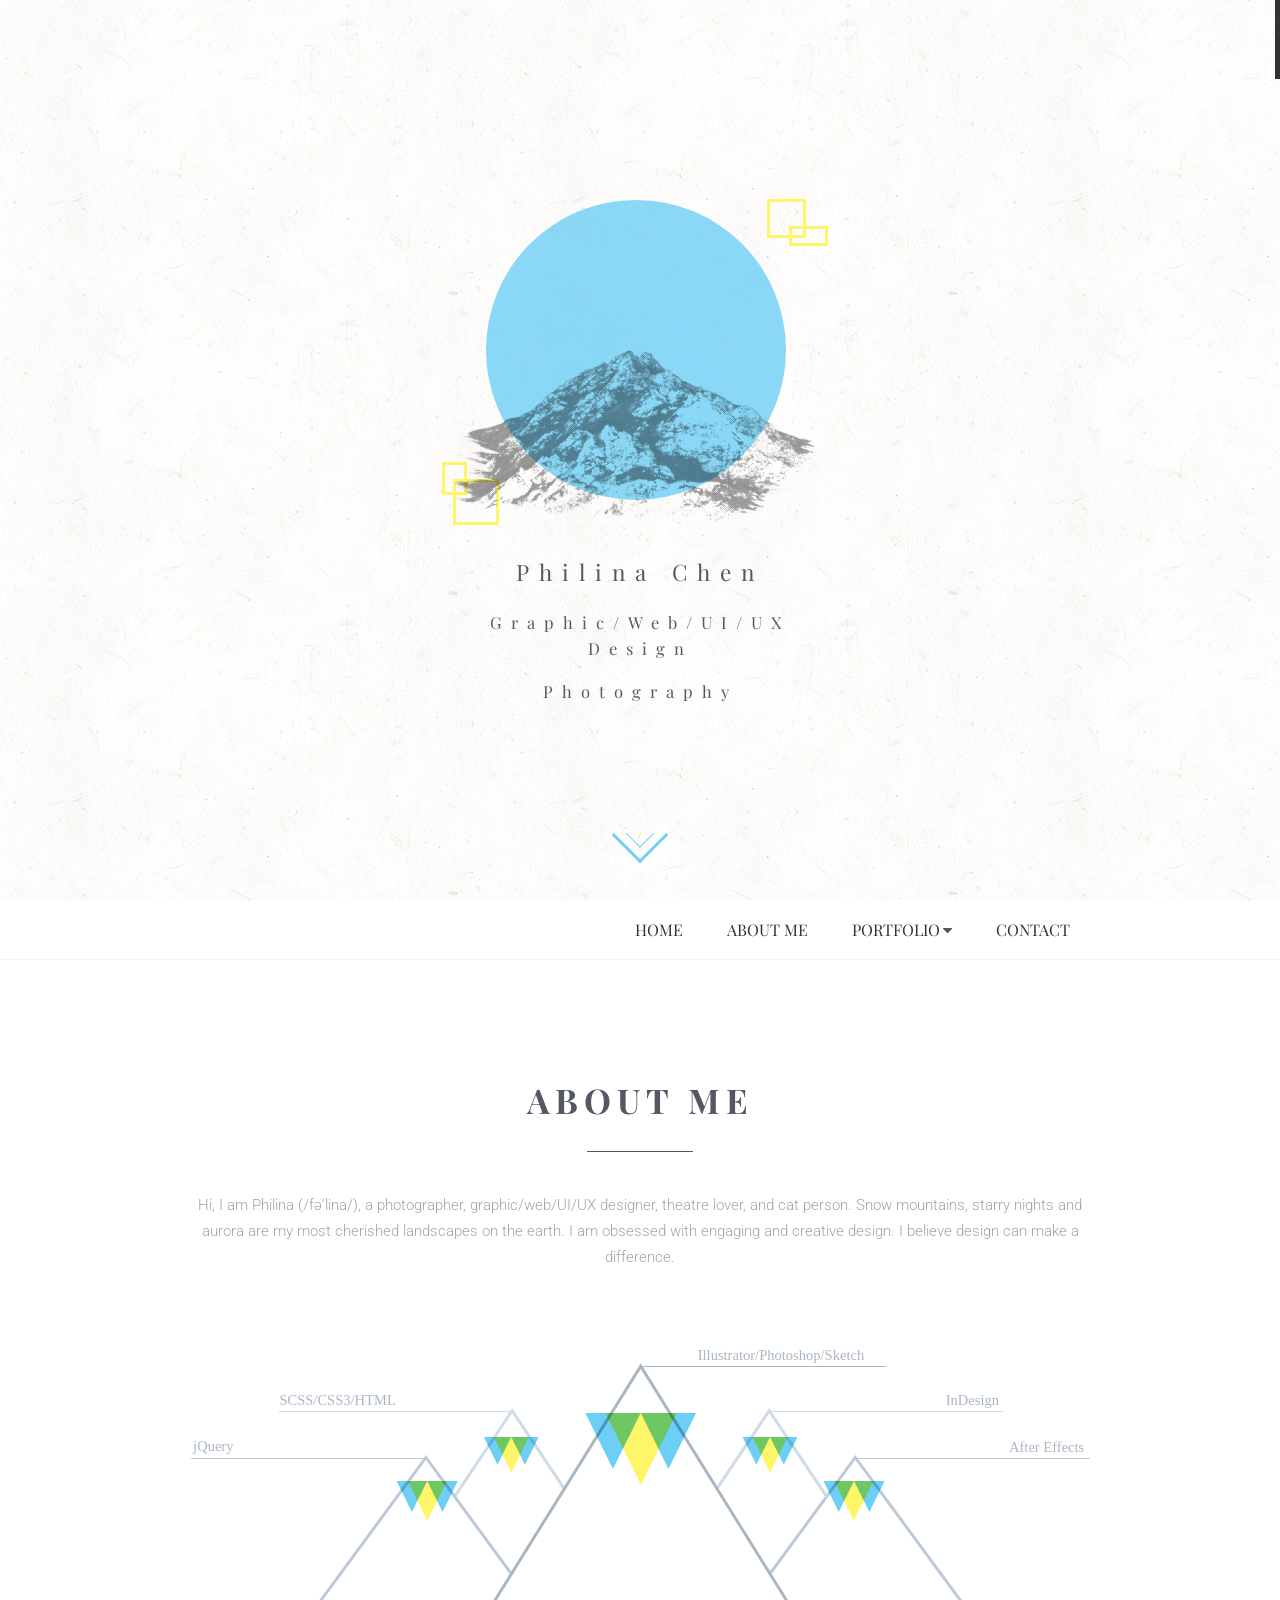
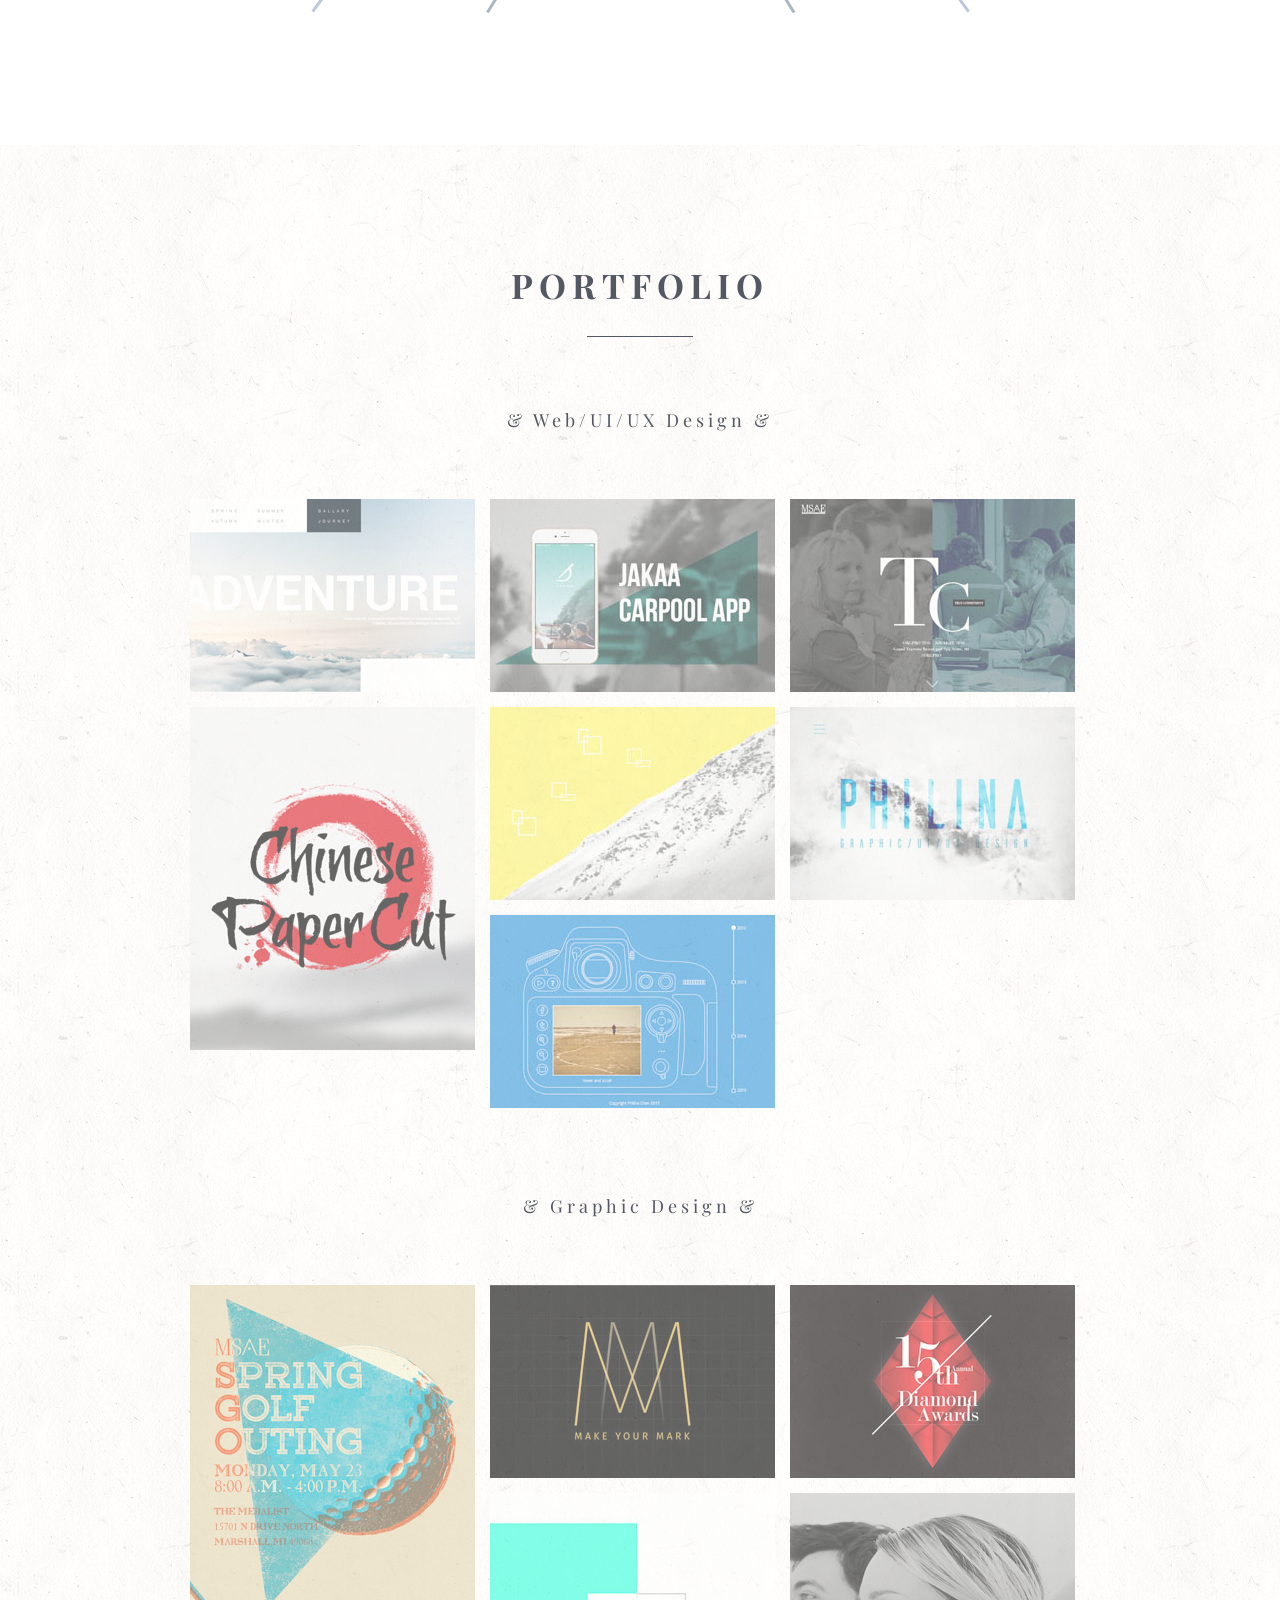
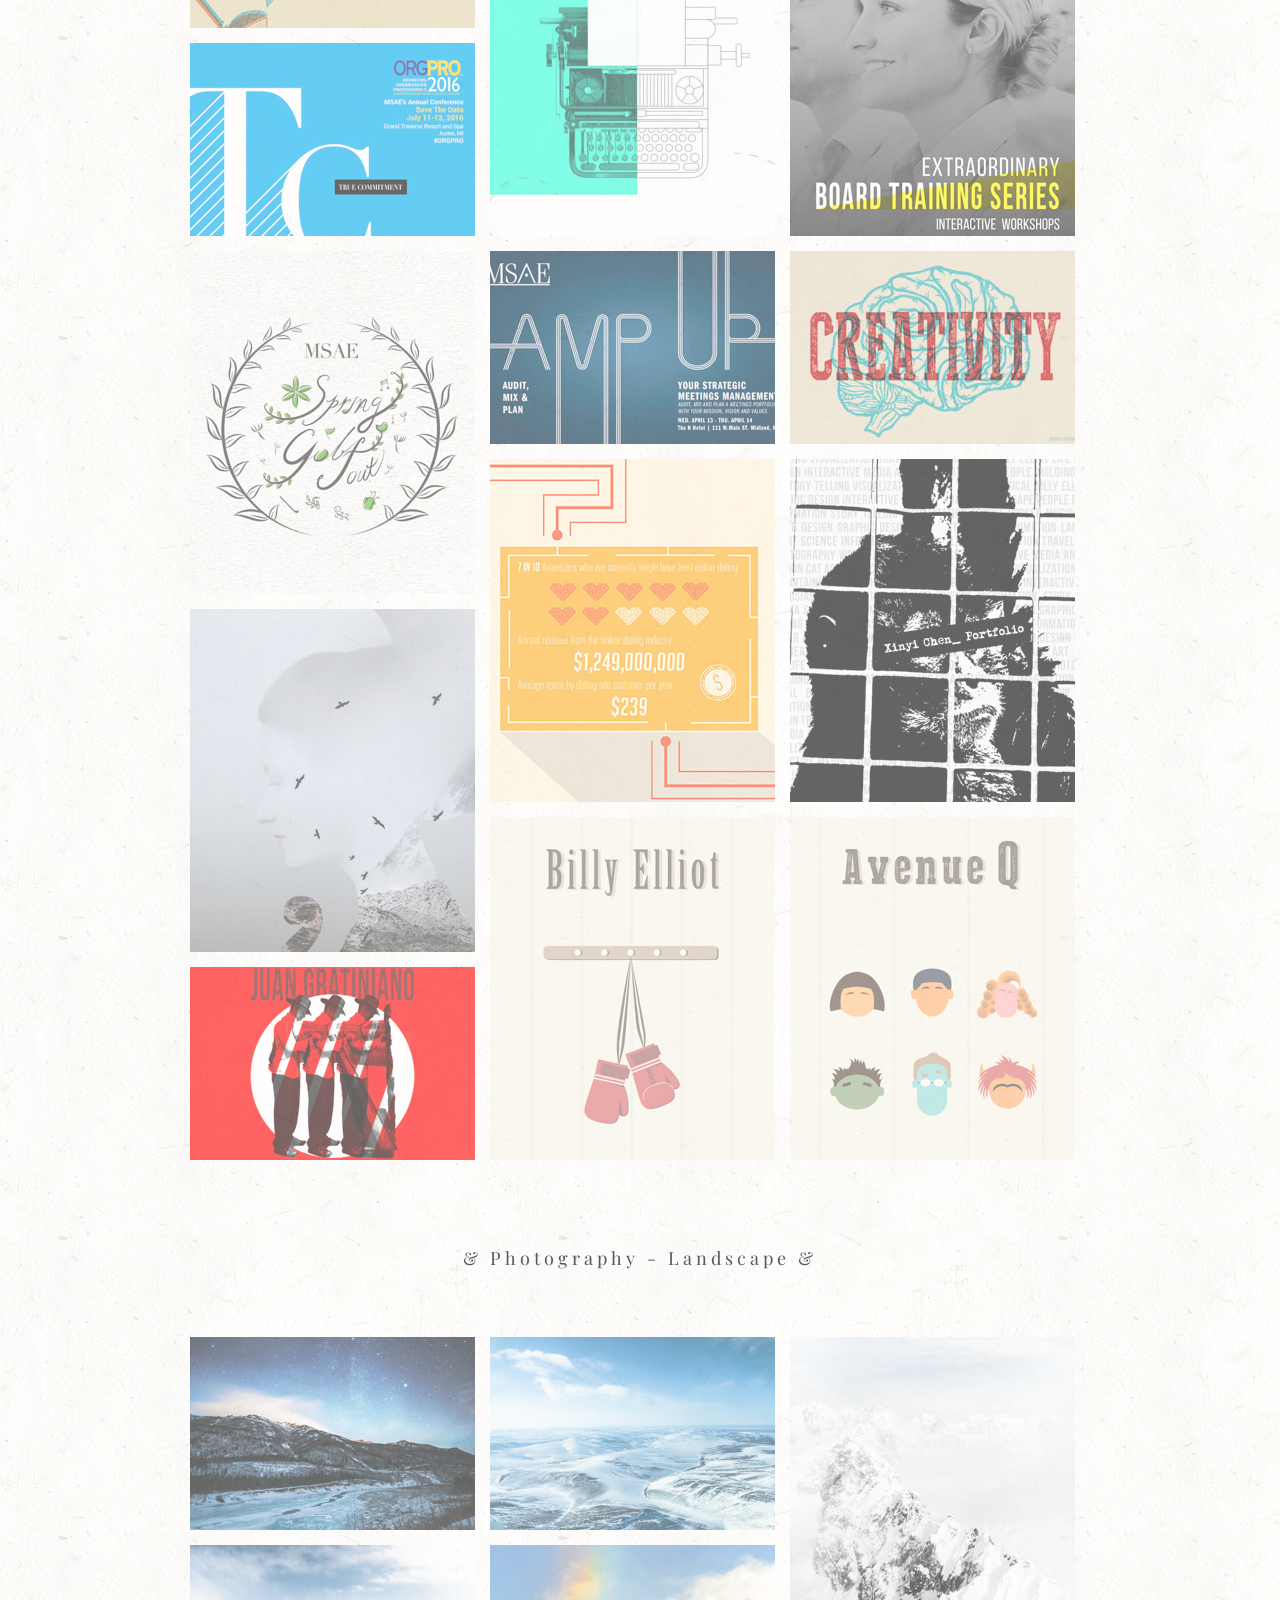
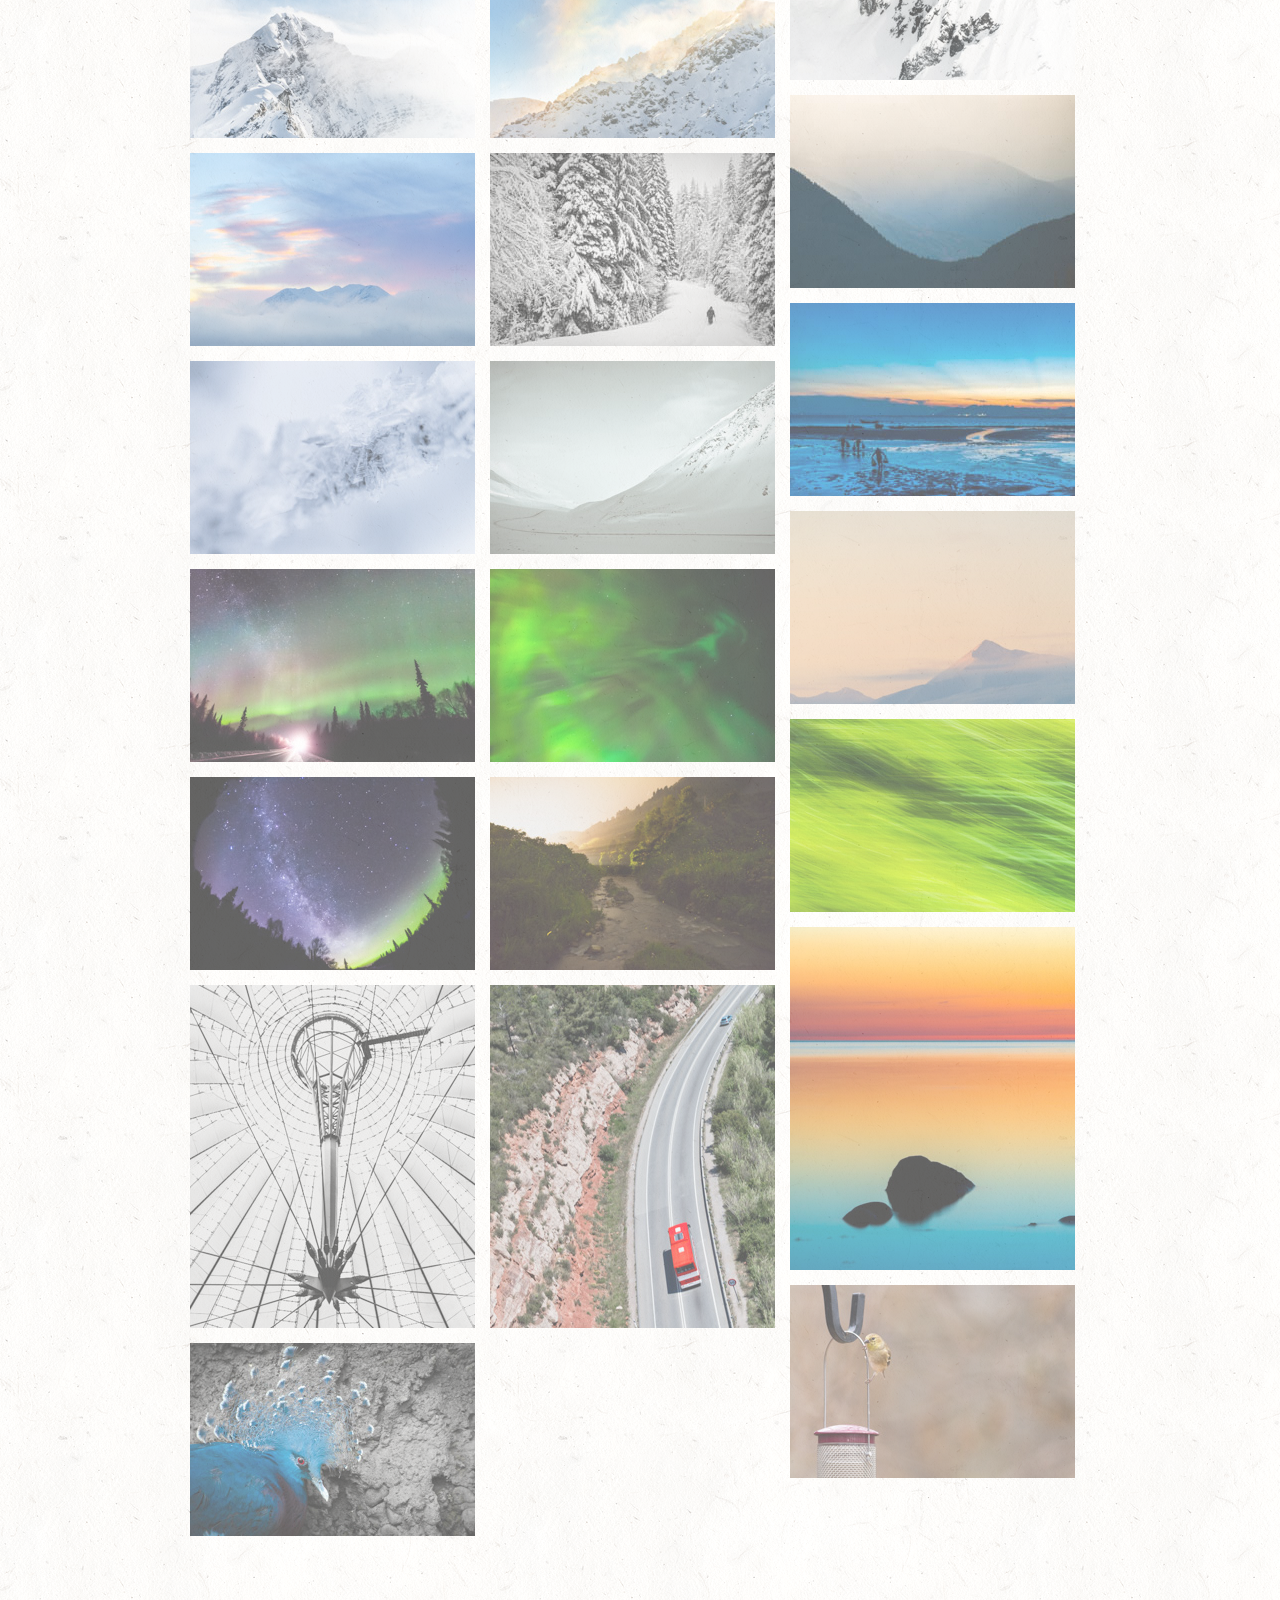
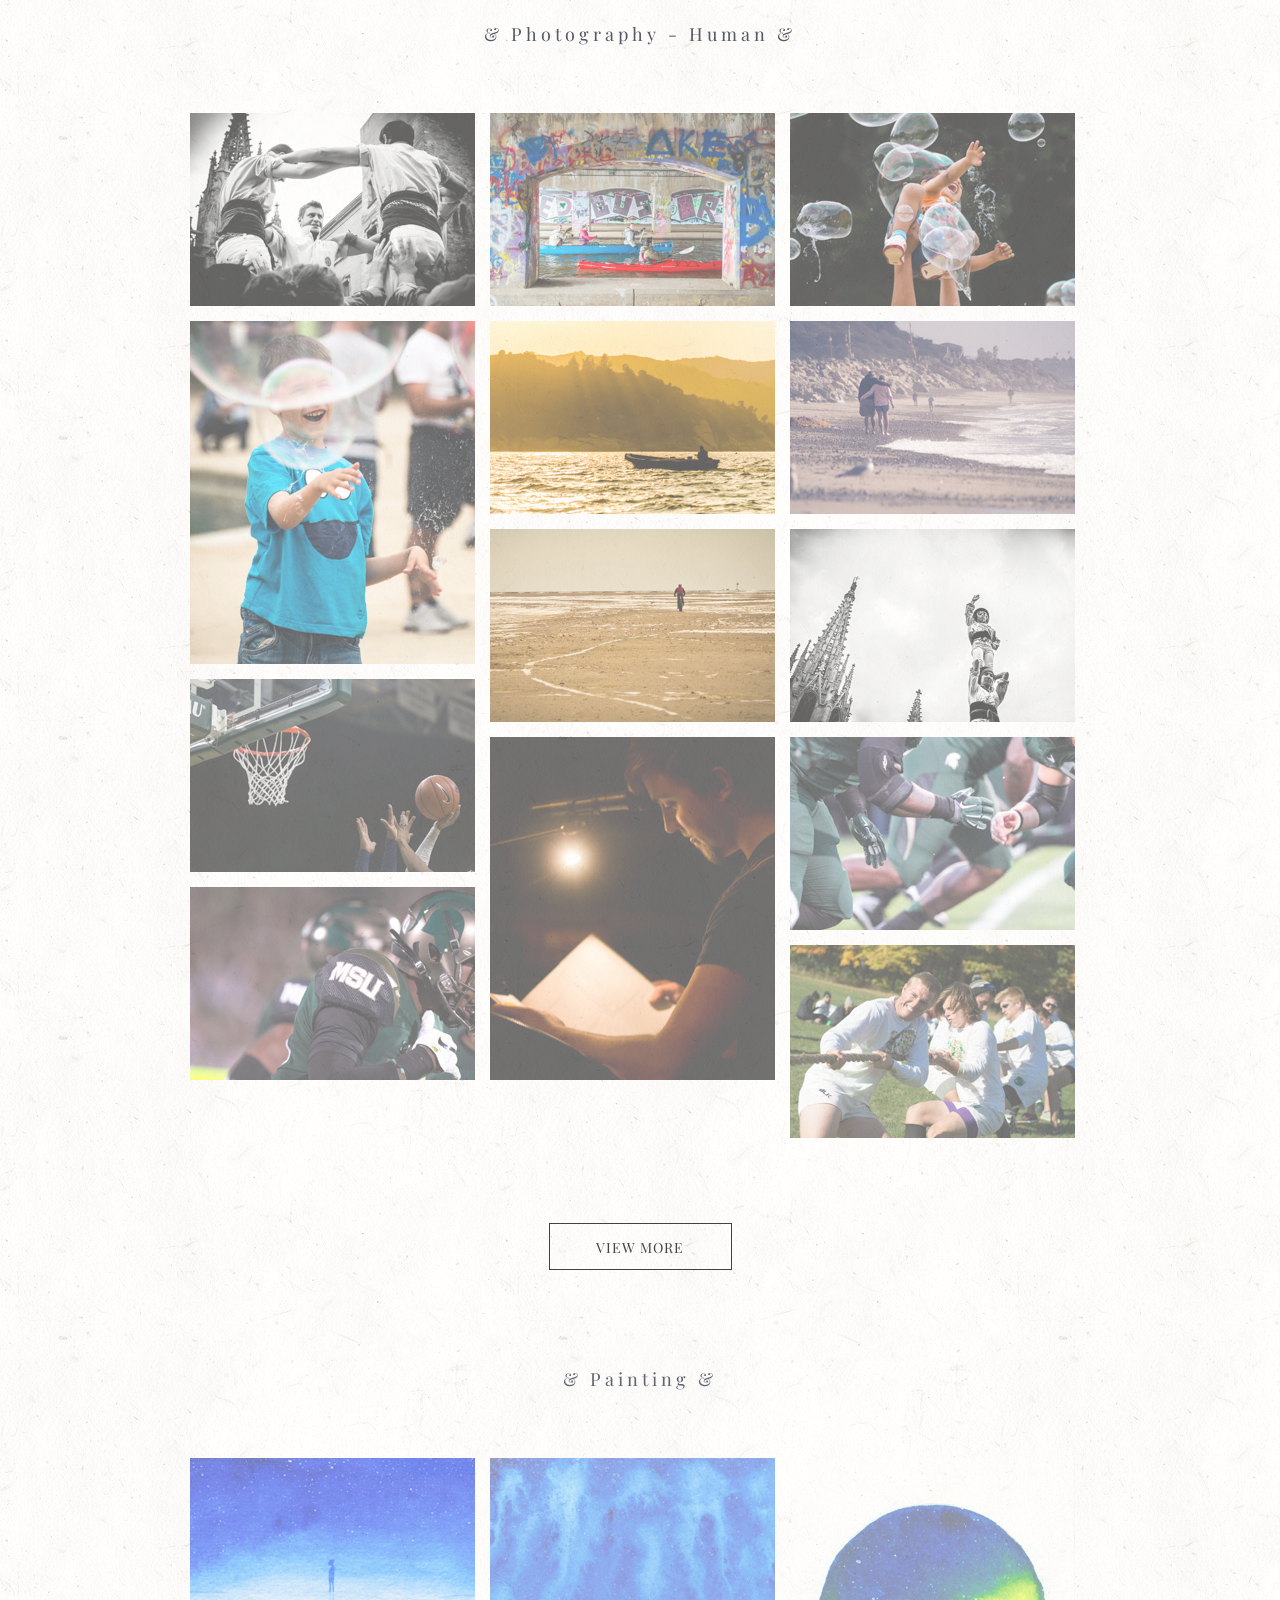
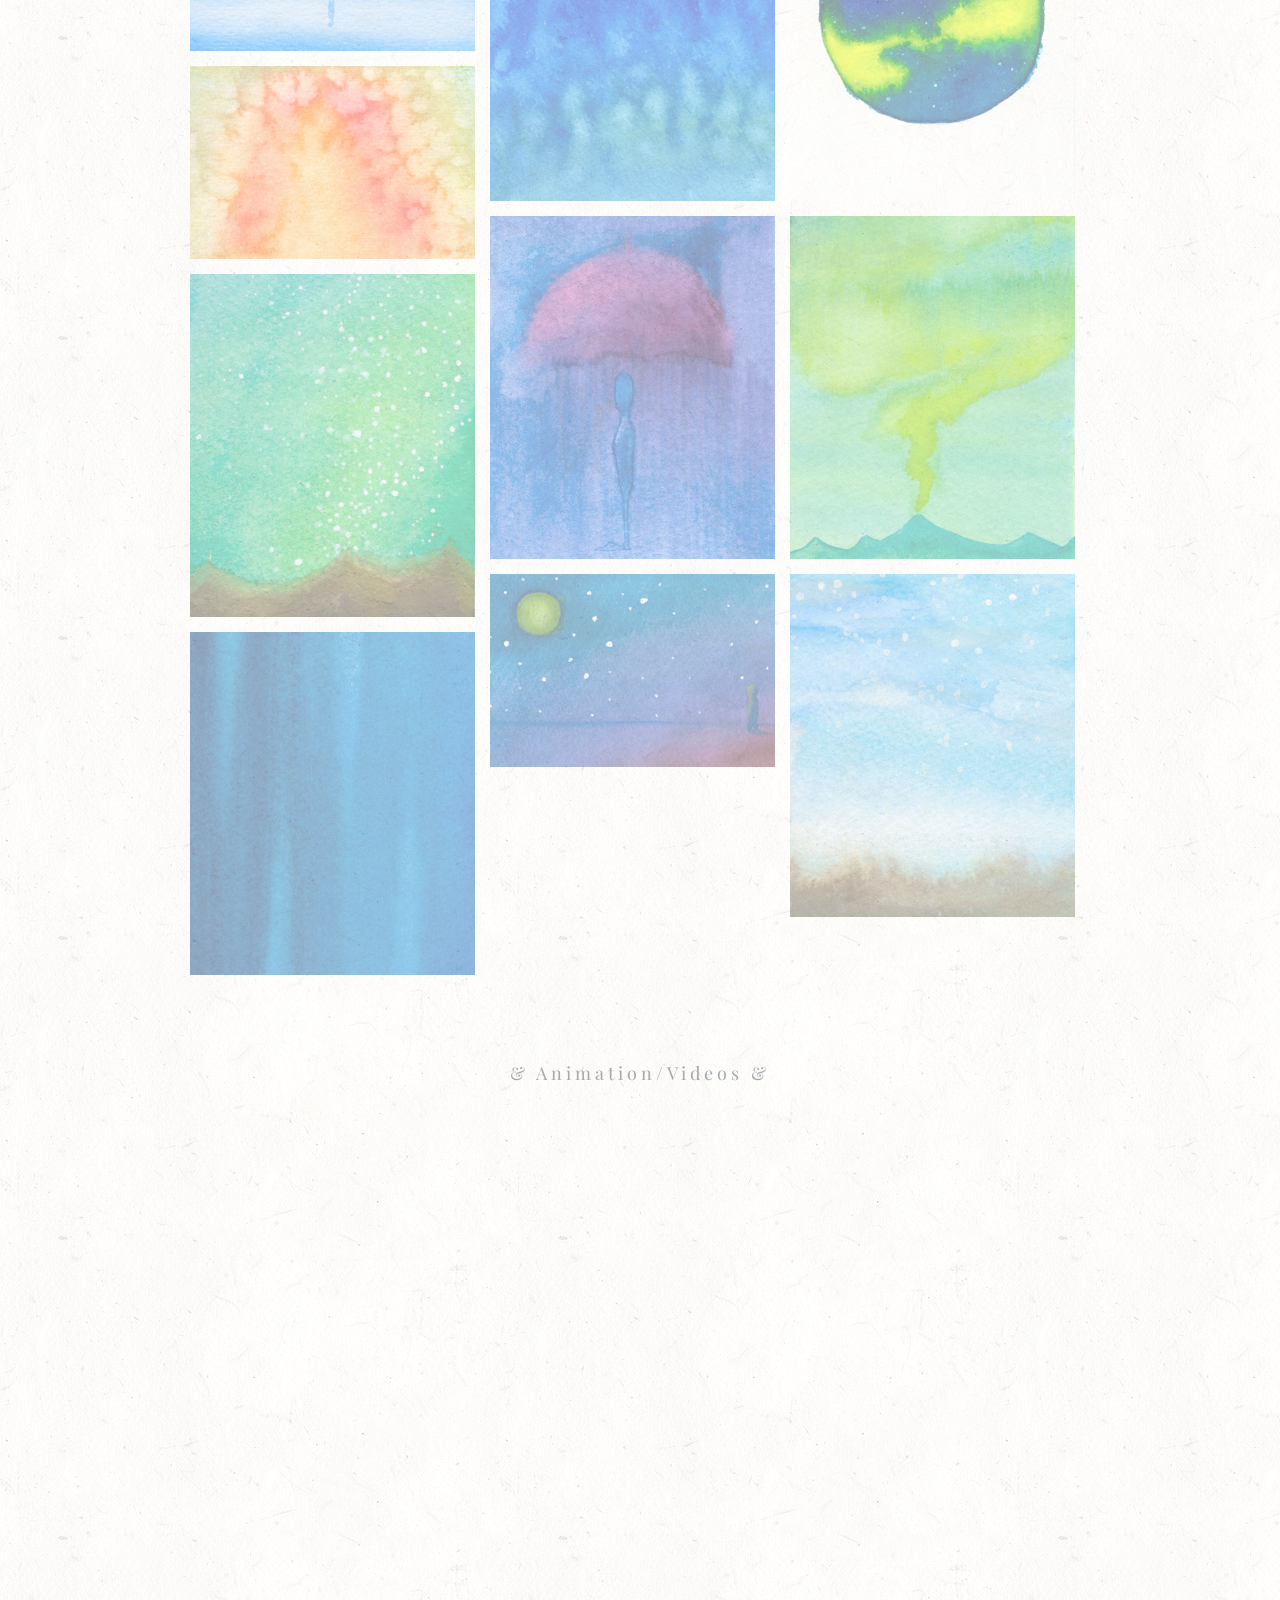
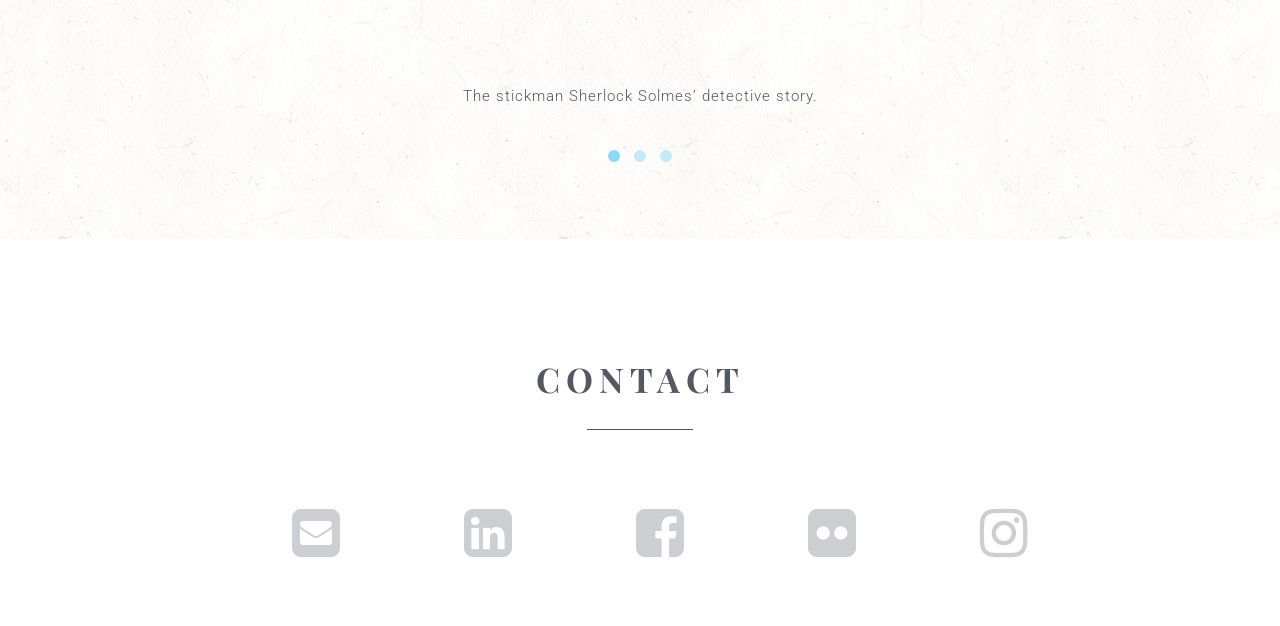
==== commit 9aea6d09: "update adventure files" ====
--- a/index.html
+++ b/index.html
@@ -954,9 +954,9 @@
         <h1>Adventure</h1>
         <hr>
         <img src="img/portfolio/full/adventure-display.jpg" alt="adventure">
-        <p><a target="_blank" href="doc/adventure.pdf" class="remodal-cancel modal-button">View PDF</a> </p>
-        <img src="img/portfolio/full/adventure-01.jpg" alt="adventure">
-        <img src="img/portfolio/full/adventure-02.jpg" alt="adventure">
+        <p><a target="_blank" href="doc/adventure-presentation.pdf" class="remodal-cancel modal-button">View PDF</a> </p>
+        <img src="img/portfolio/full/adventure-presentation.jpg" alt="adventure">
+        <img src="img/portfolio/full/adventure-presentation2.jpg" alt="adventure">
 
         <p></p>
         <button data-remodal-action="cancel" class="remodal-cancel">Close</button>
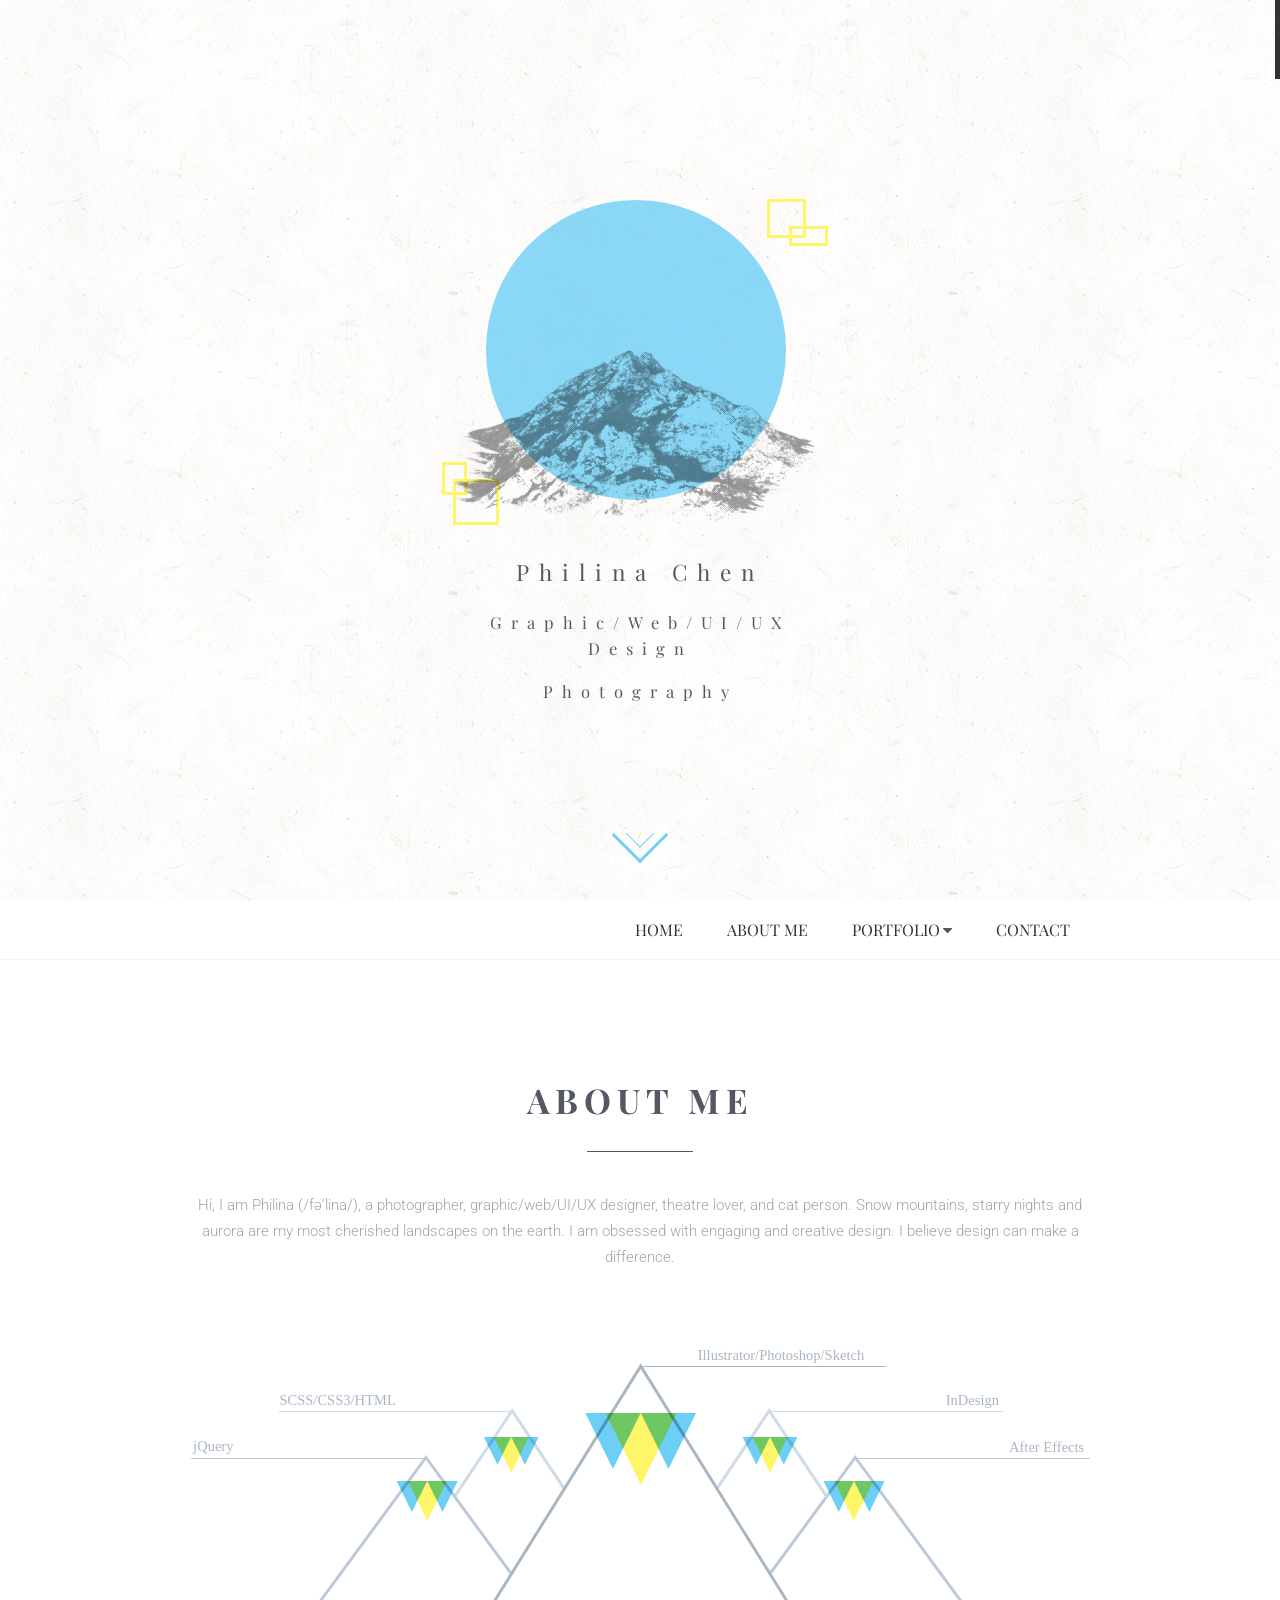
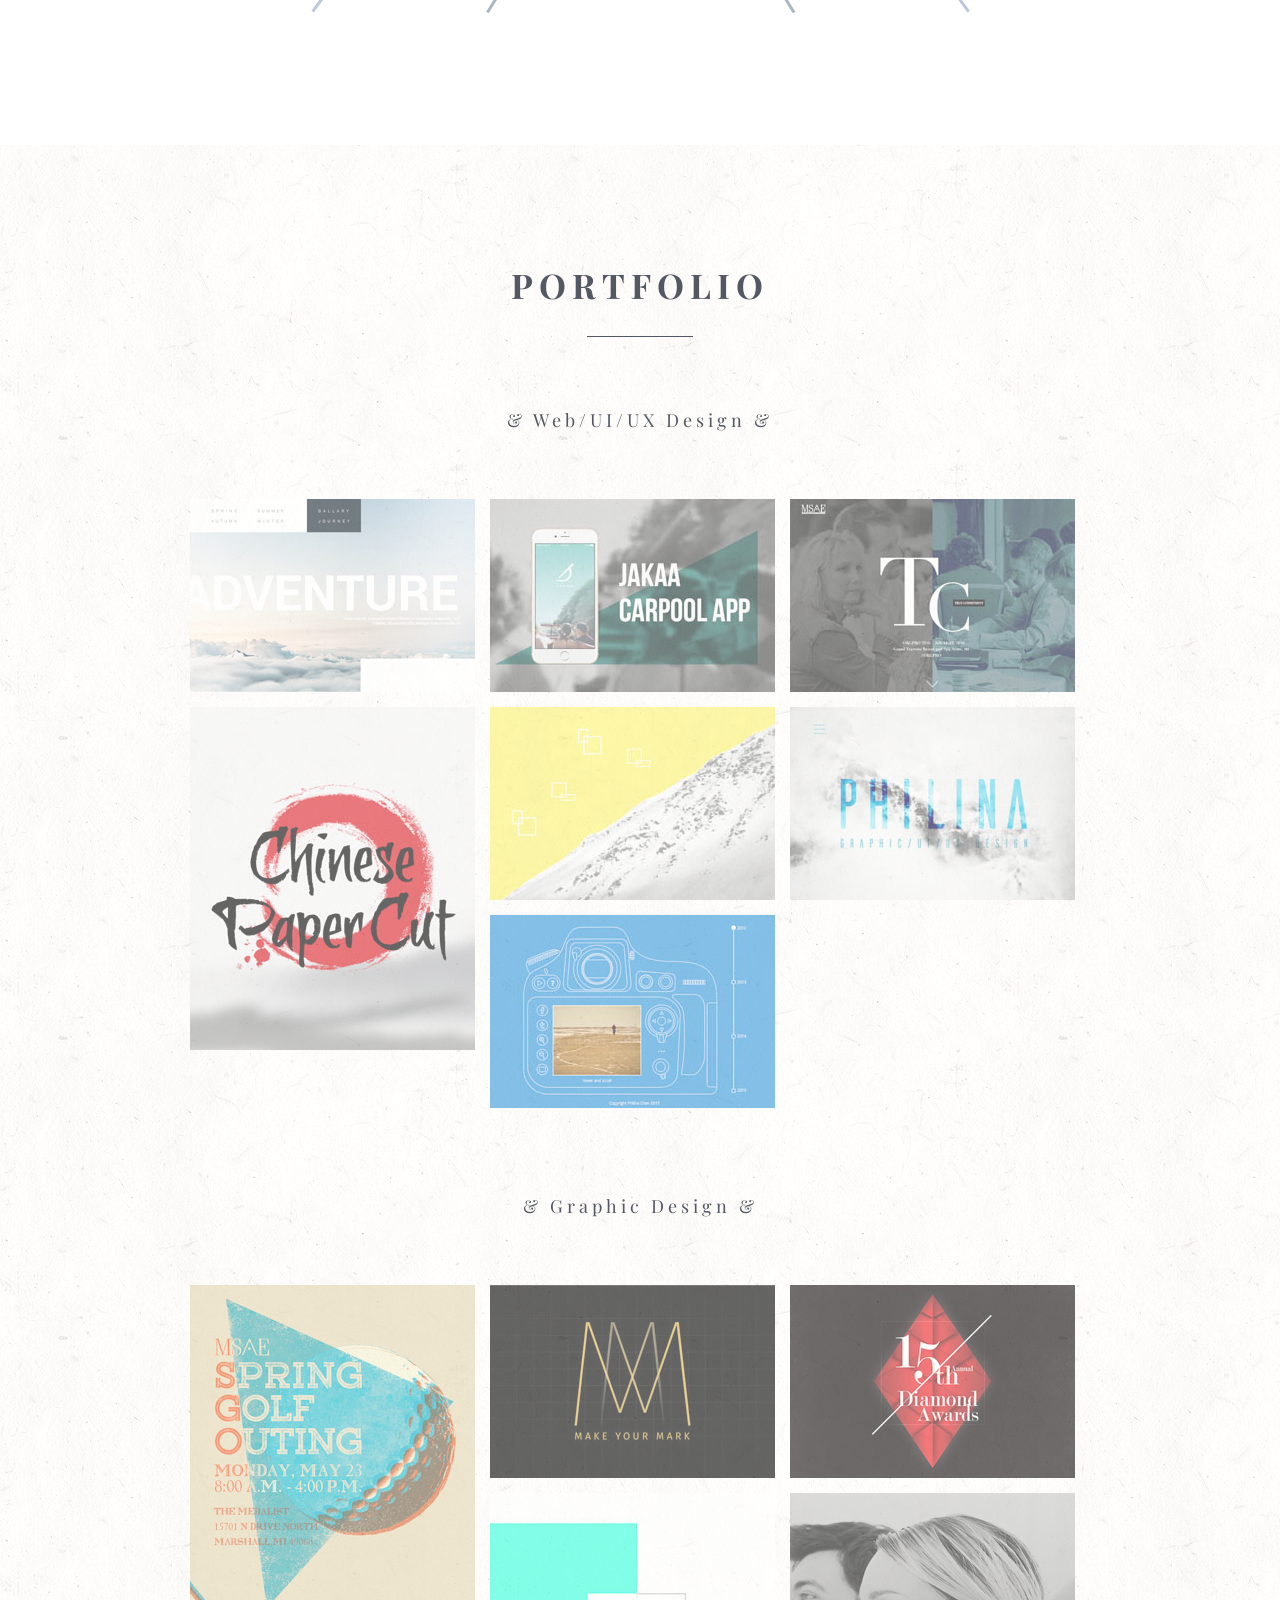
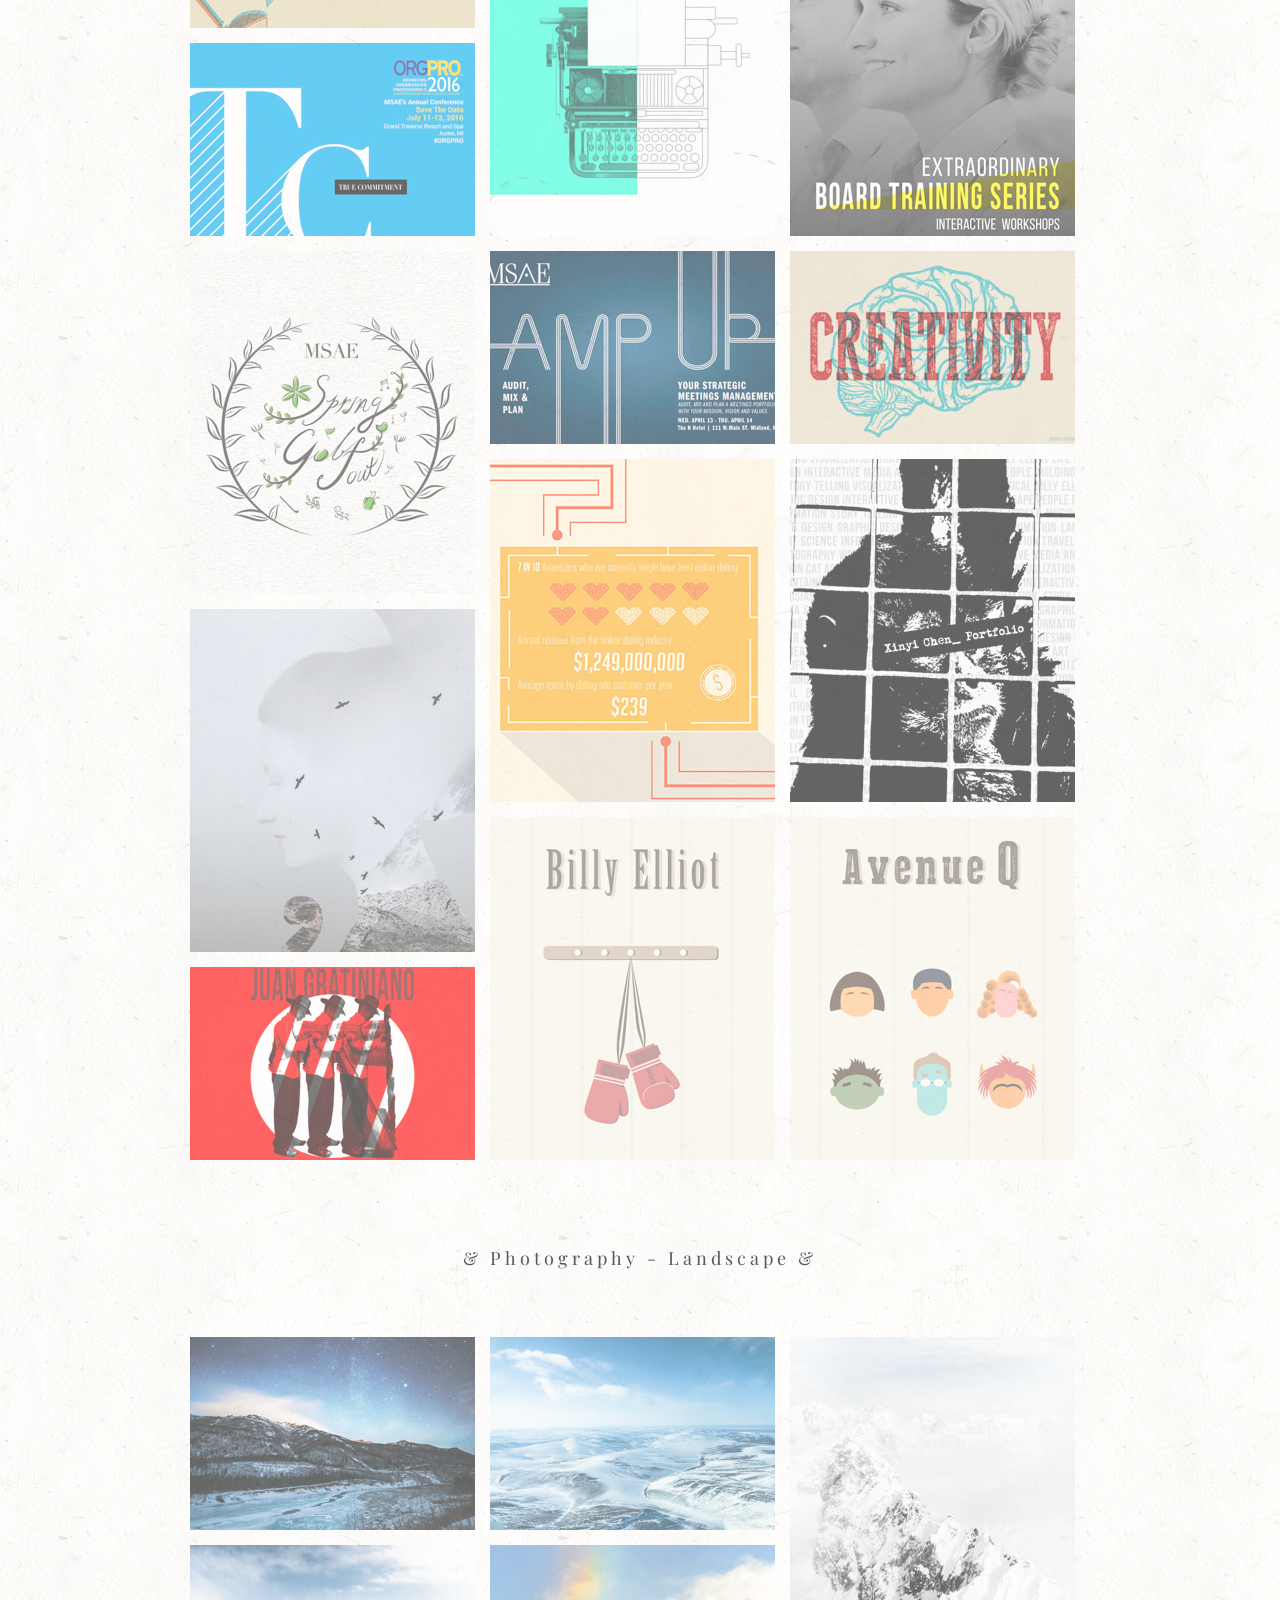
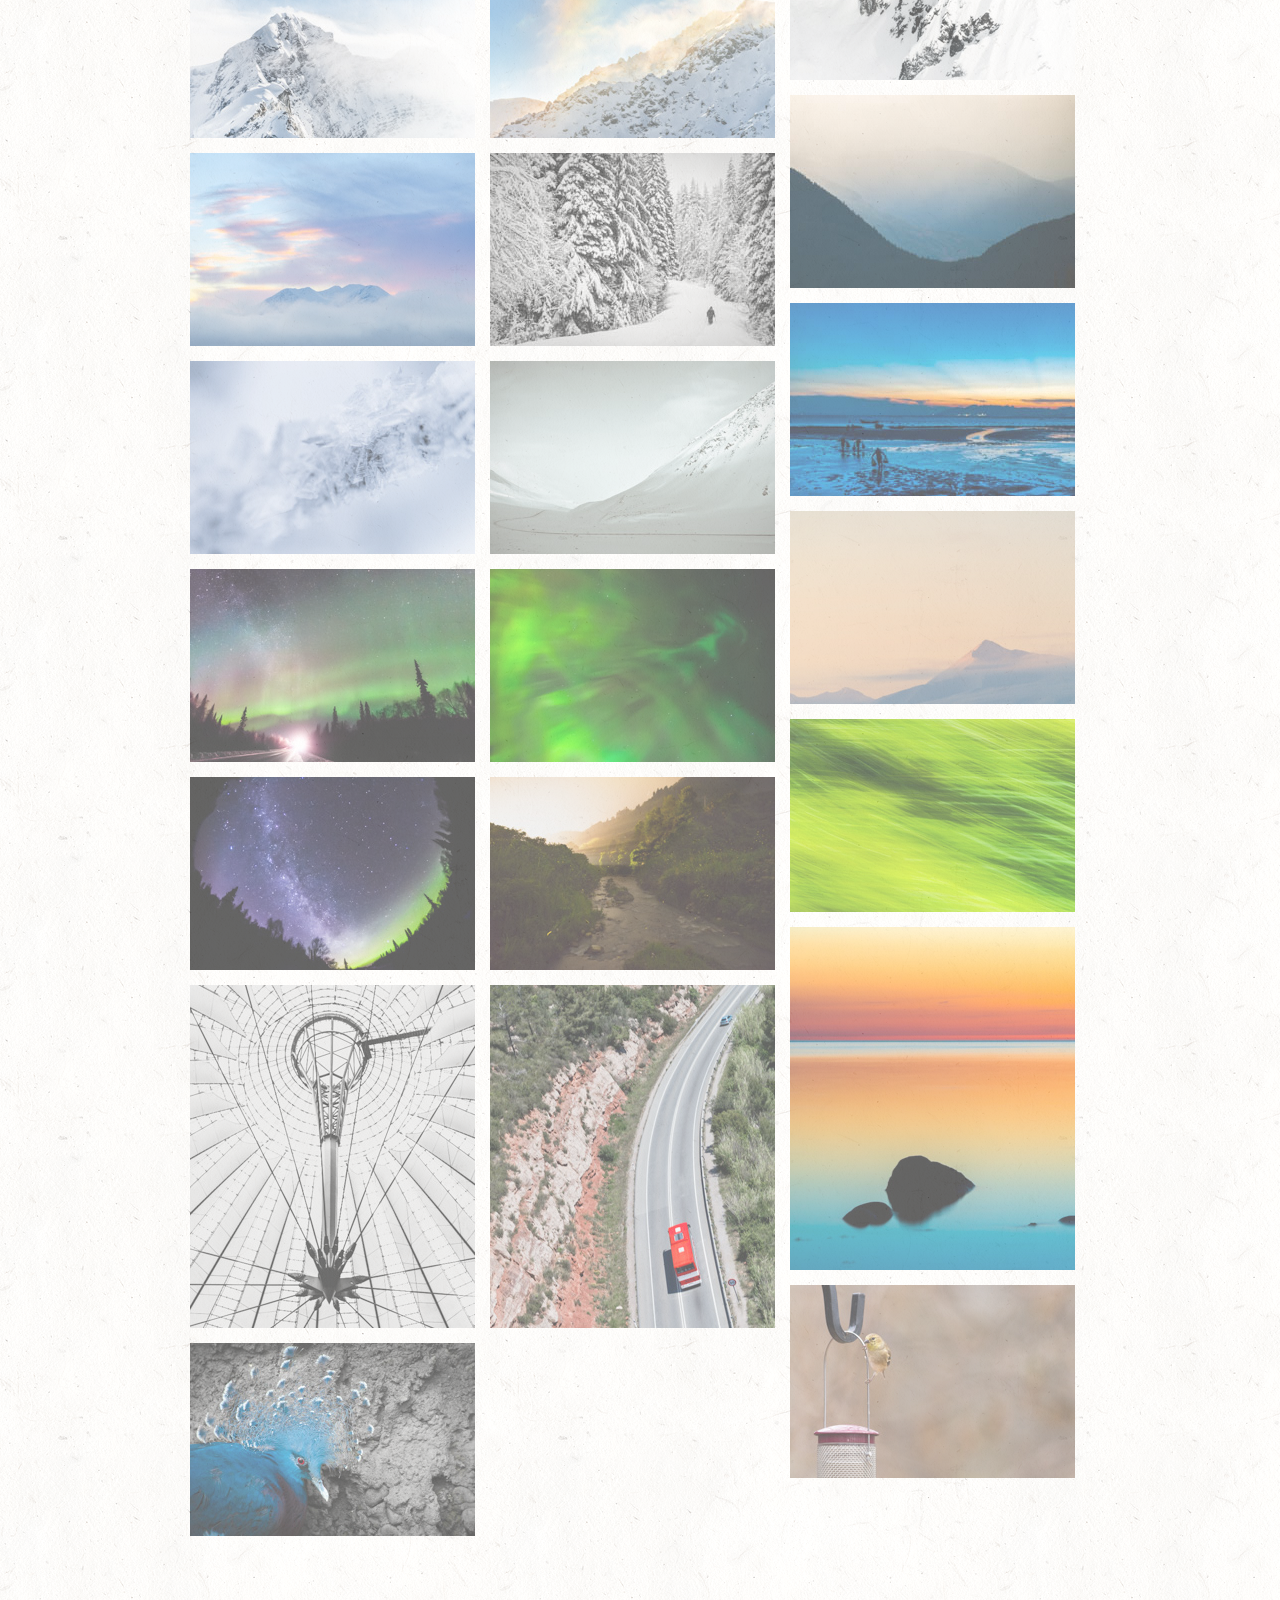
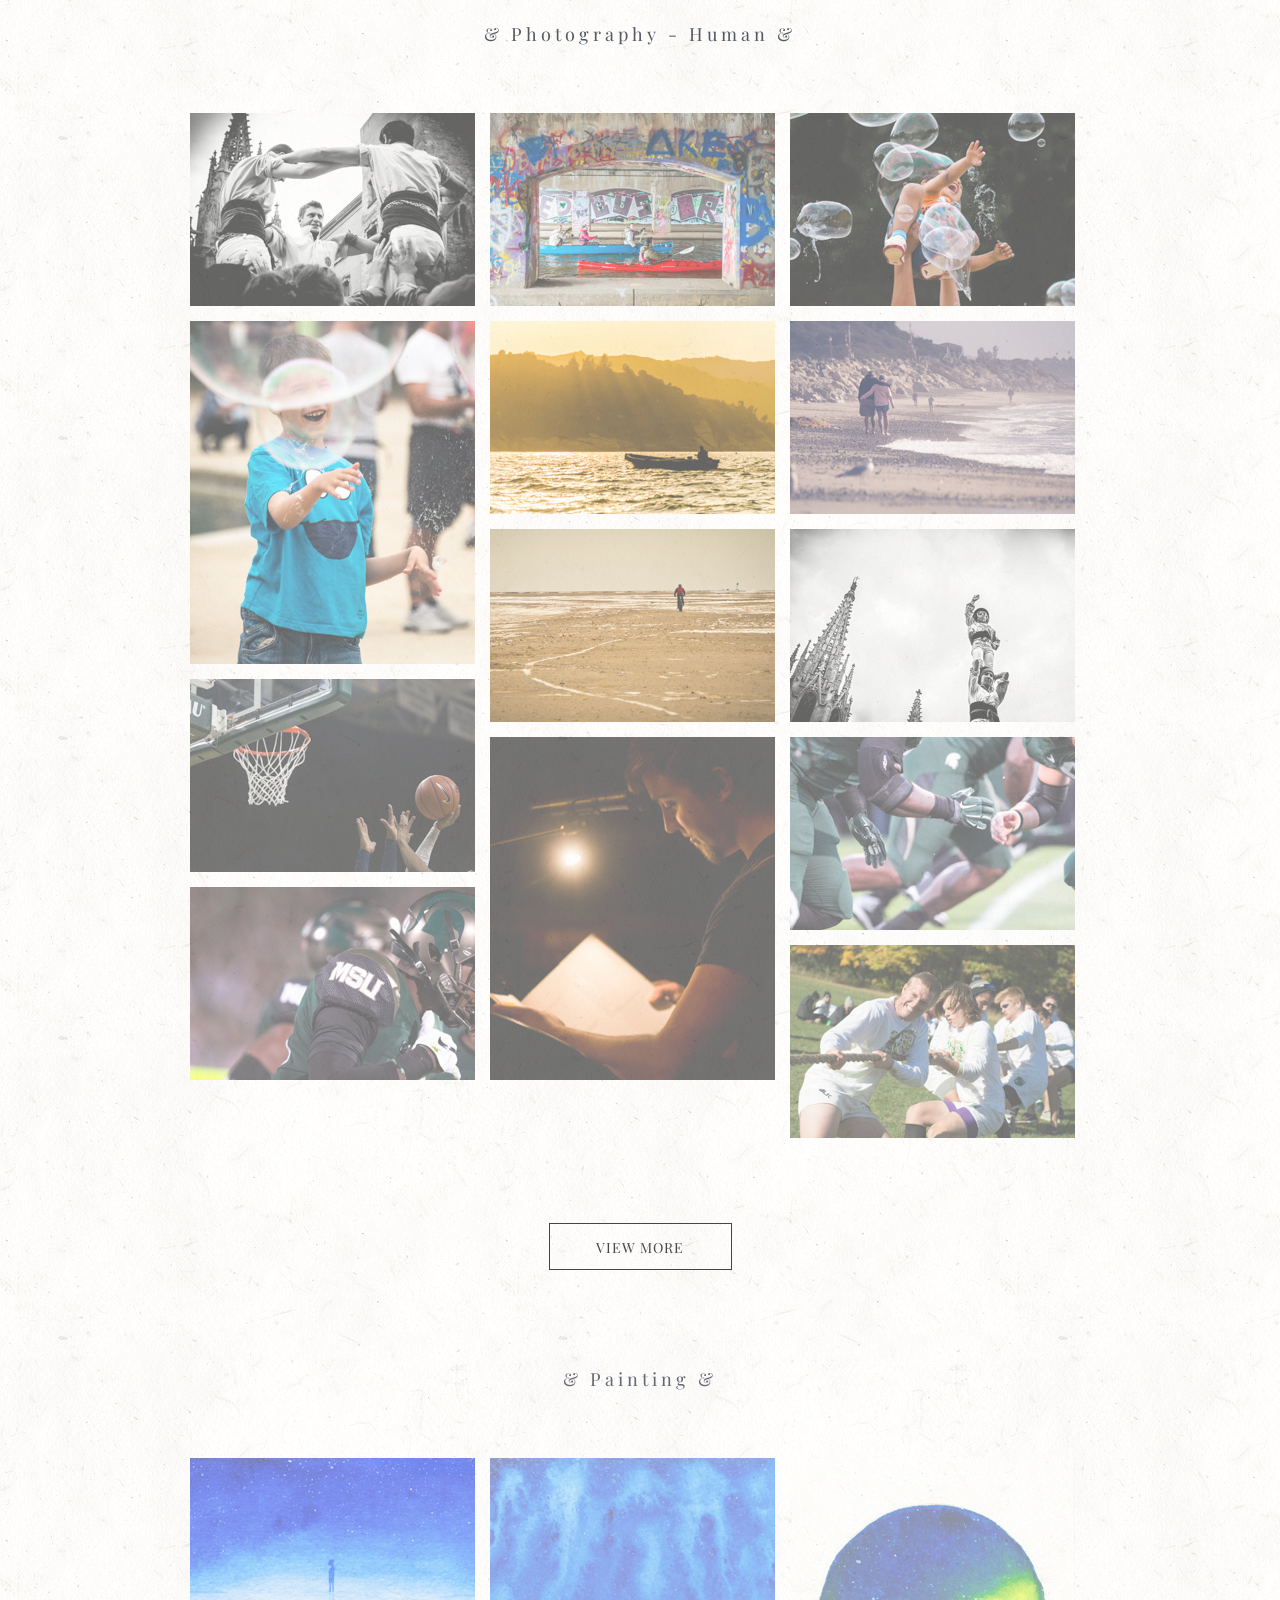
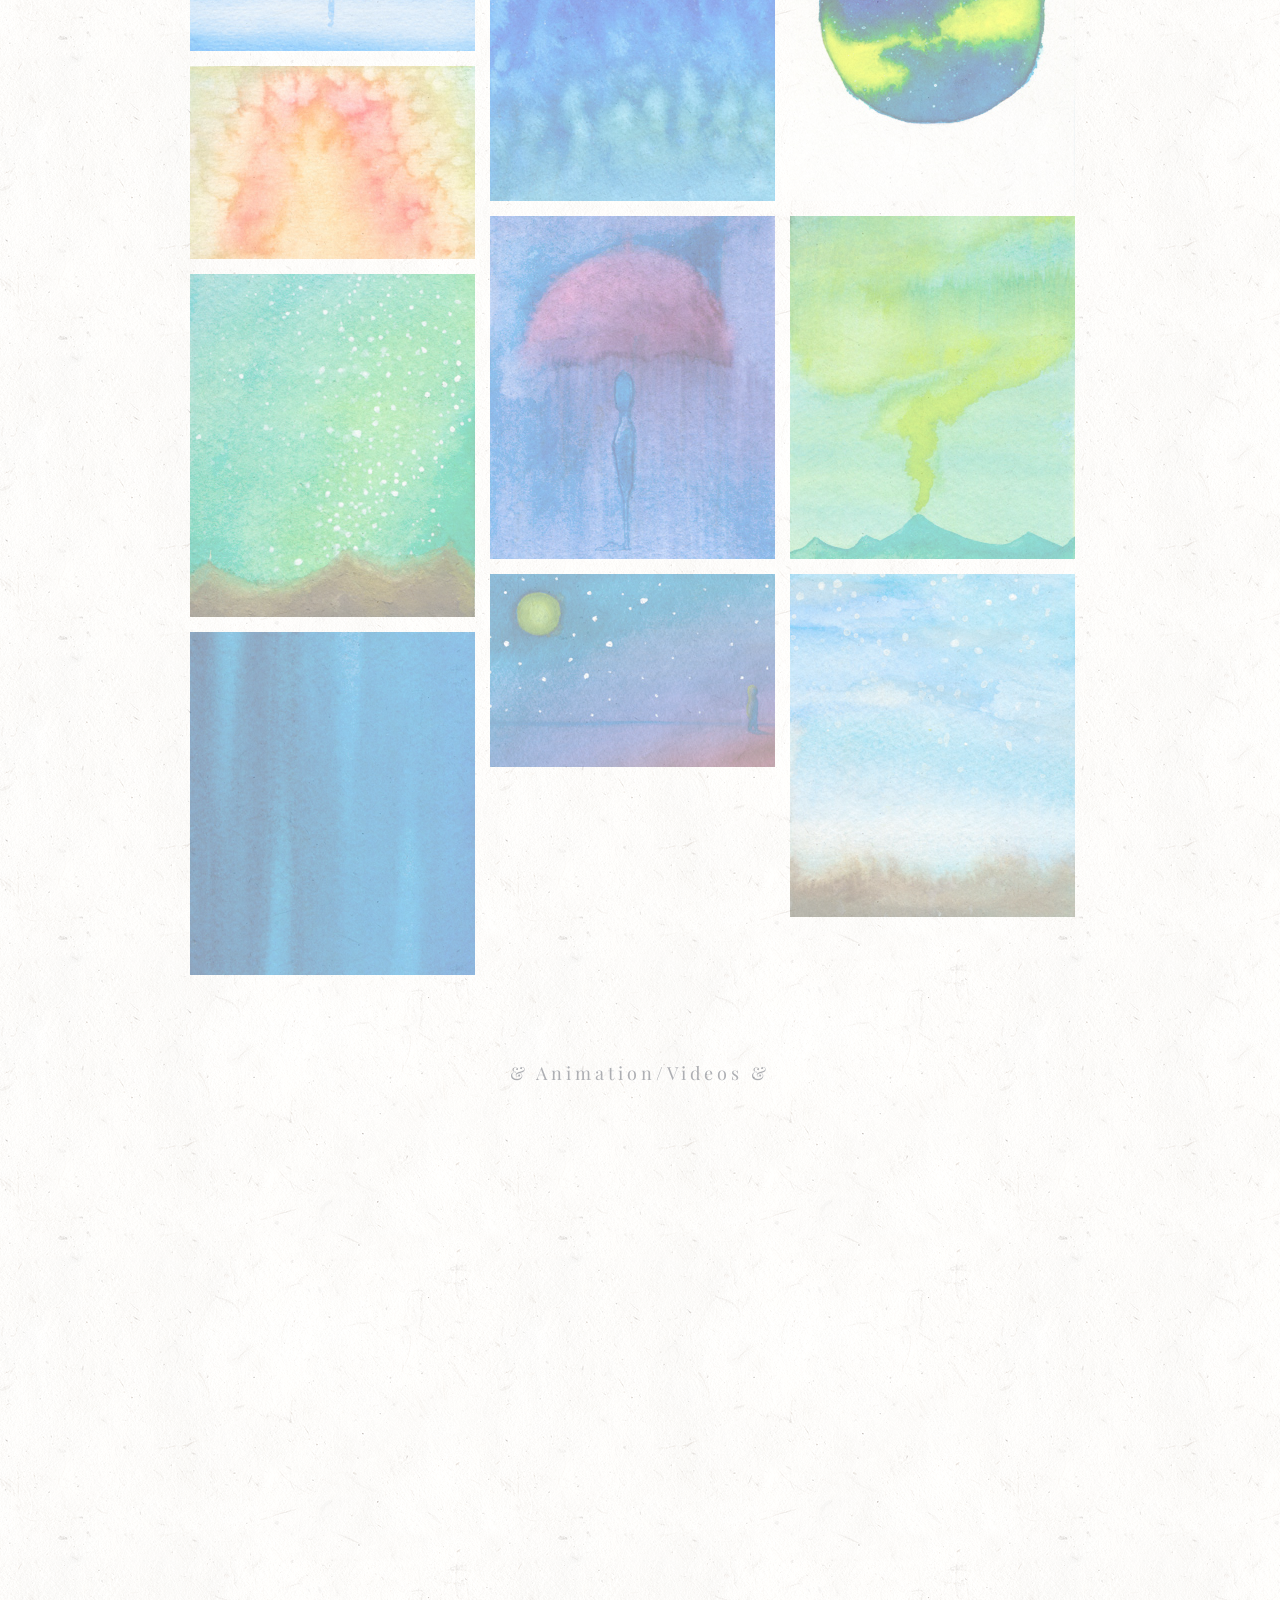
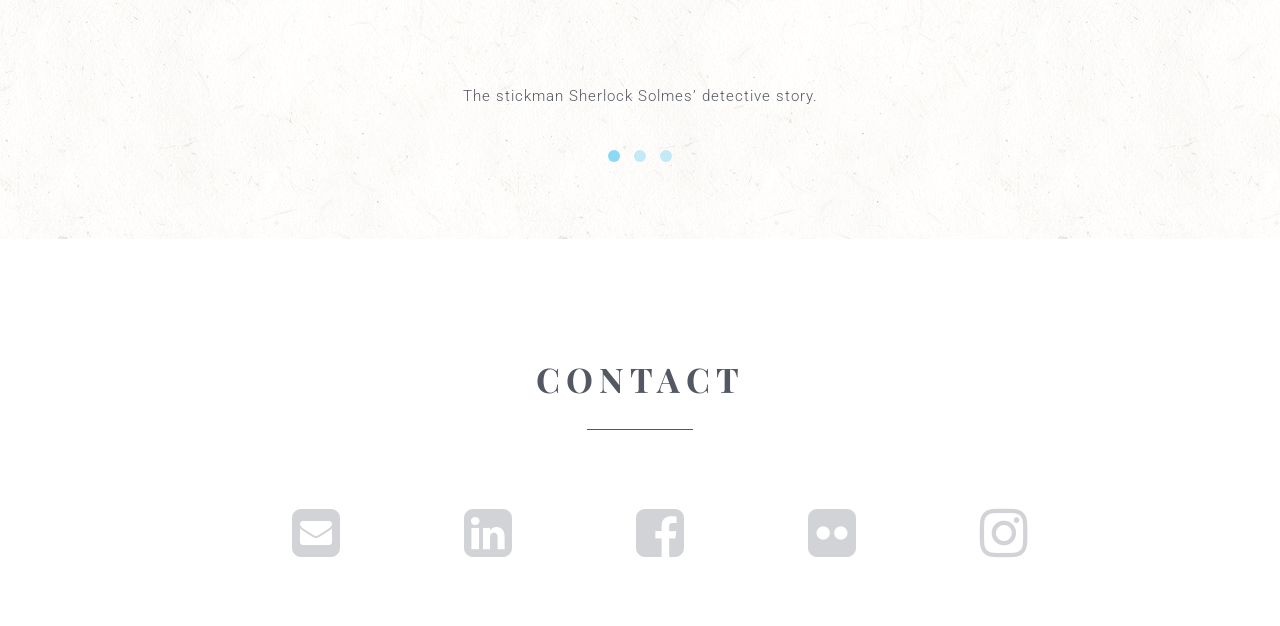
==== commit 76a38537: "add text adventure" ====
--- a/index.html
+++ b/index.html
@@ -955,6 +955,10 @@
         <hr>
         <img src="img/portfolio/full/adventure-display.jpg" alt="adventure">
         <p><a target="_blank" href="doc/adventure-presentation.pdf" class="remodal-cancel modal-button">View PDF</a> </p>
+        <p>
+          “Adventure” is a side project I did for exploring the layout, typography and placement of images. These elements “coordinate” with each other and become a cohesive whole. From the vision from the upper sky to biking on the ground in spring, to hiking among flourish in summer, to stepping on the golden ground of the mountain in autumn, to be surrounded by mist and snow mountains in winter, and to start a new journey towards hope and inner peace at the end. We face challenges, overcome difficulties, and embrace adventures. 
+        </p>
+        <p>I adjusted several elements to optimize usability for the mobile version. For better readability, the font size and the leading were changed to 14pt and 24px.</p>
         <img src="img/portfolio/full/adventure-presentation.jpg" alt="adventure">
         <img src="img/portfolio/full/adventure-presentation2.jpg" alt="adventure">
 
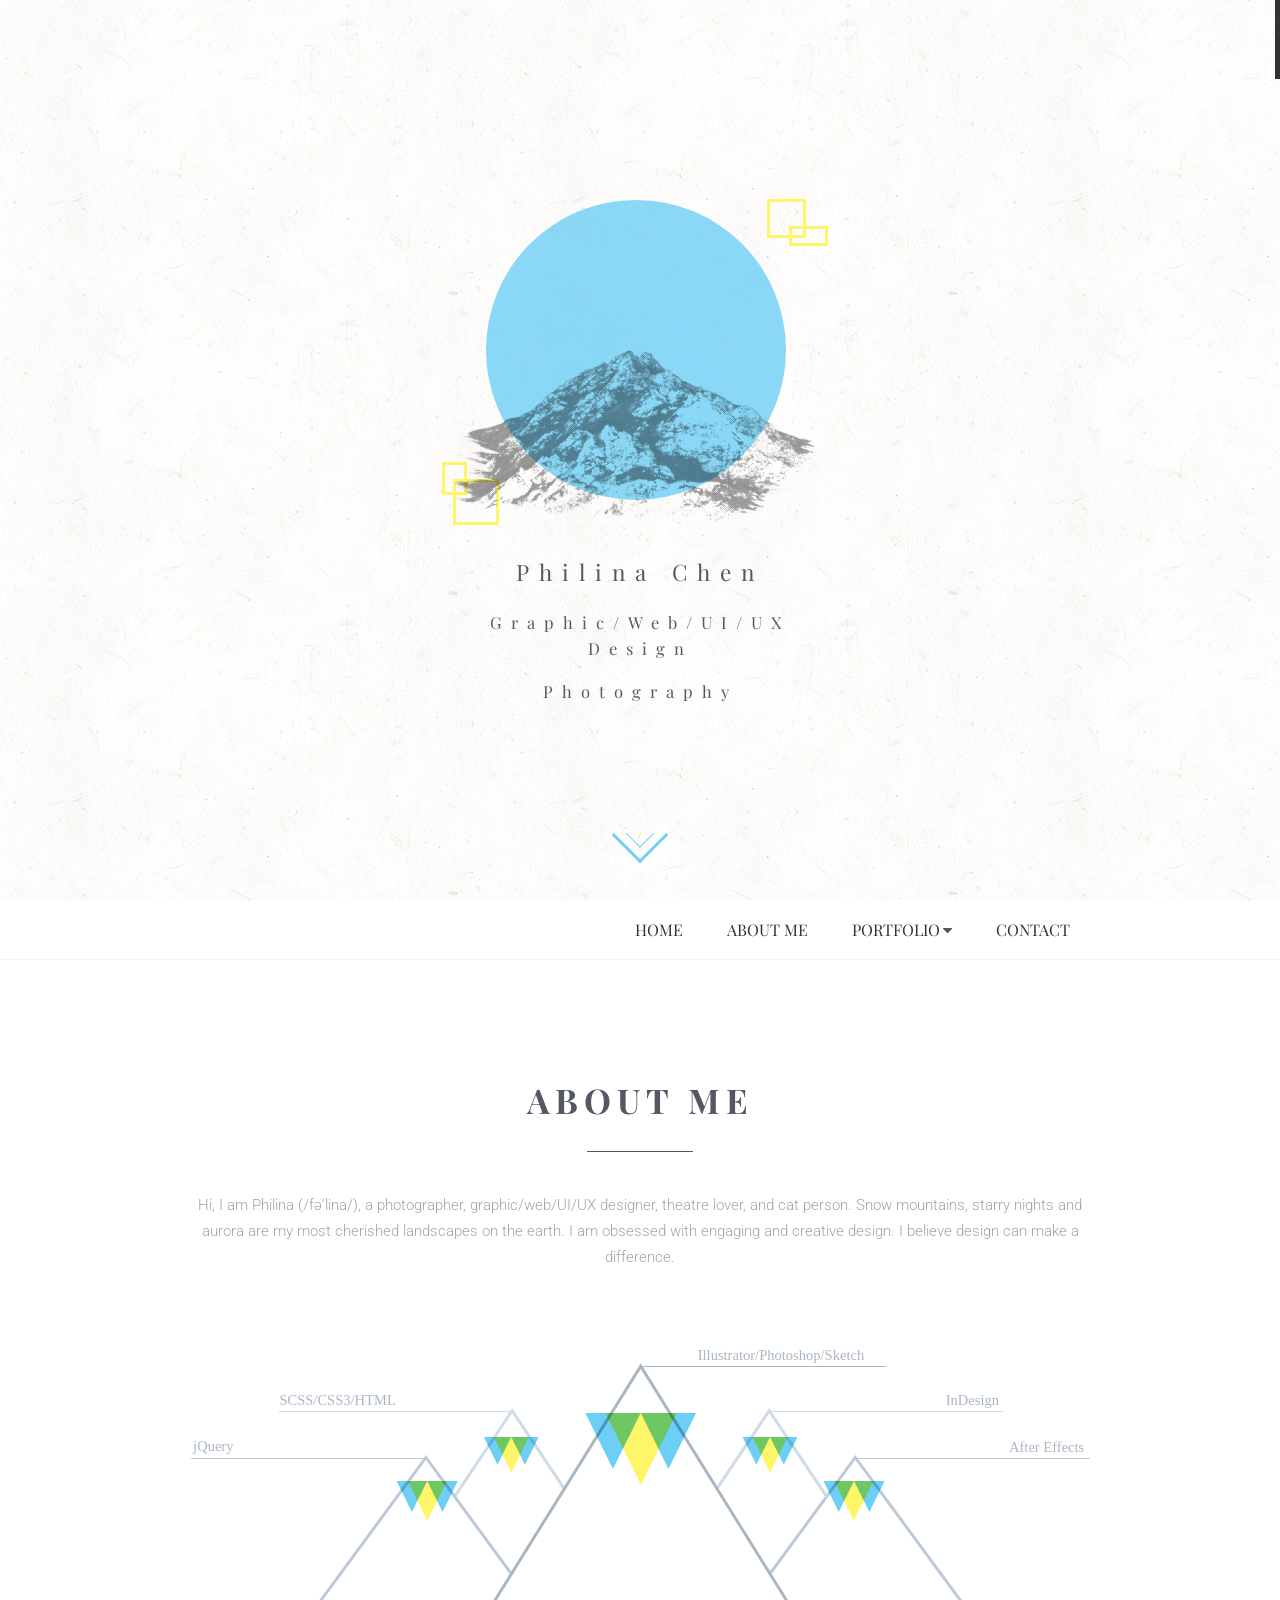
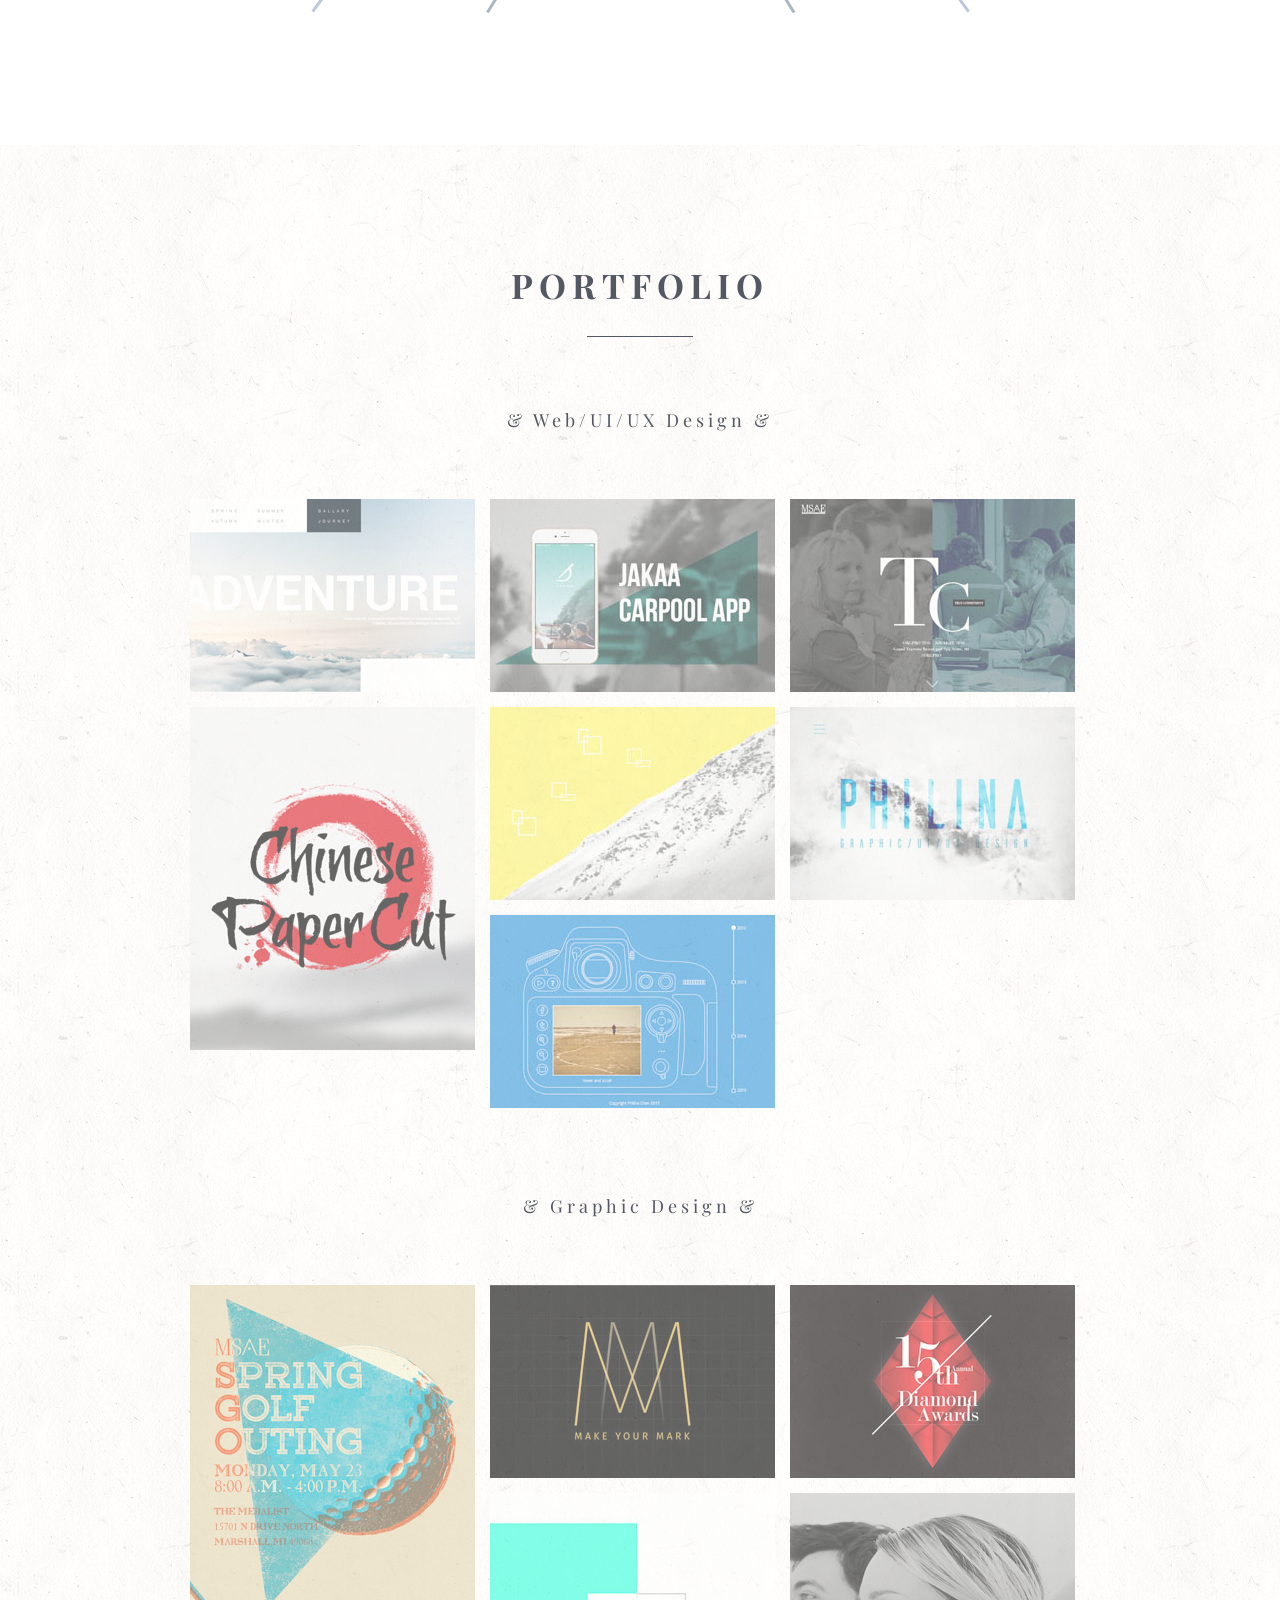
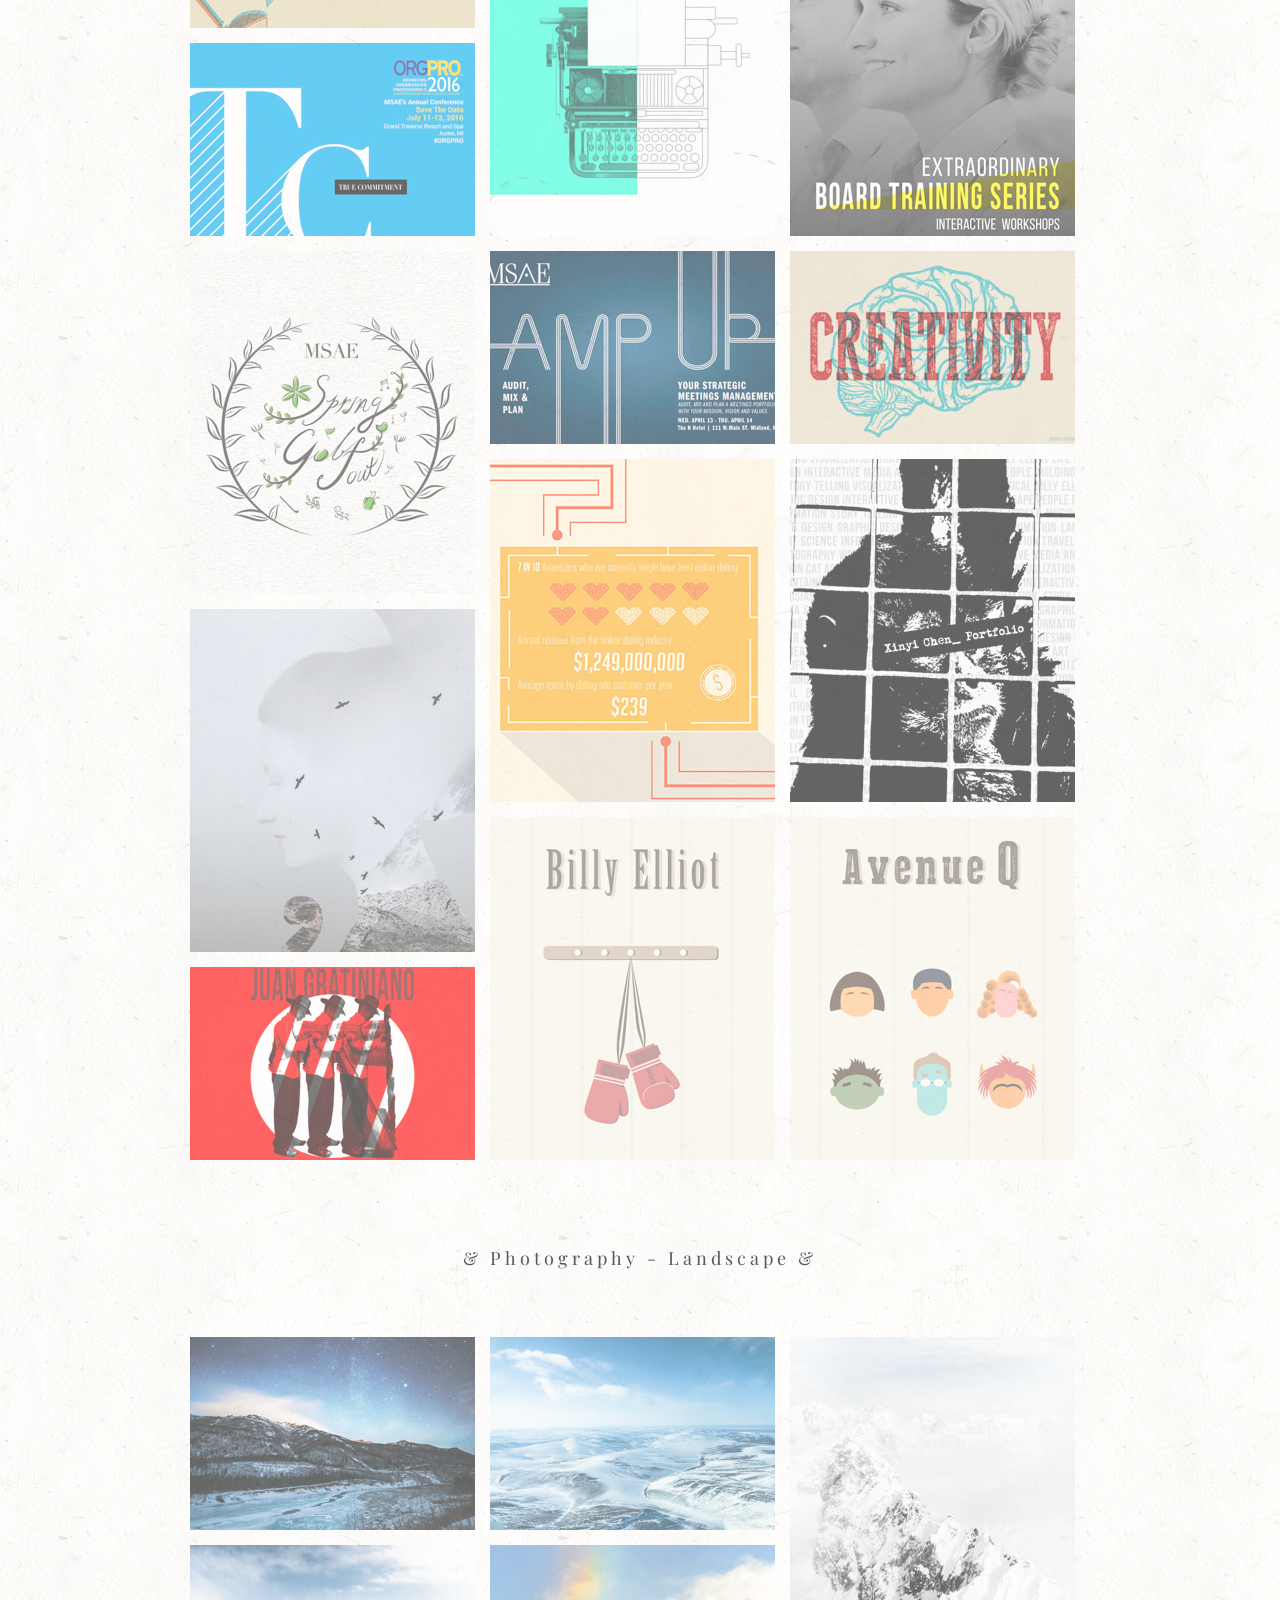
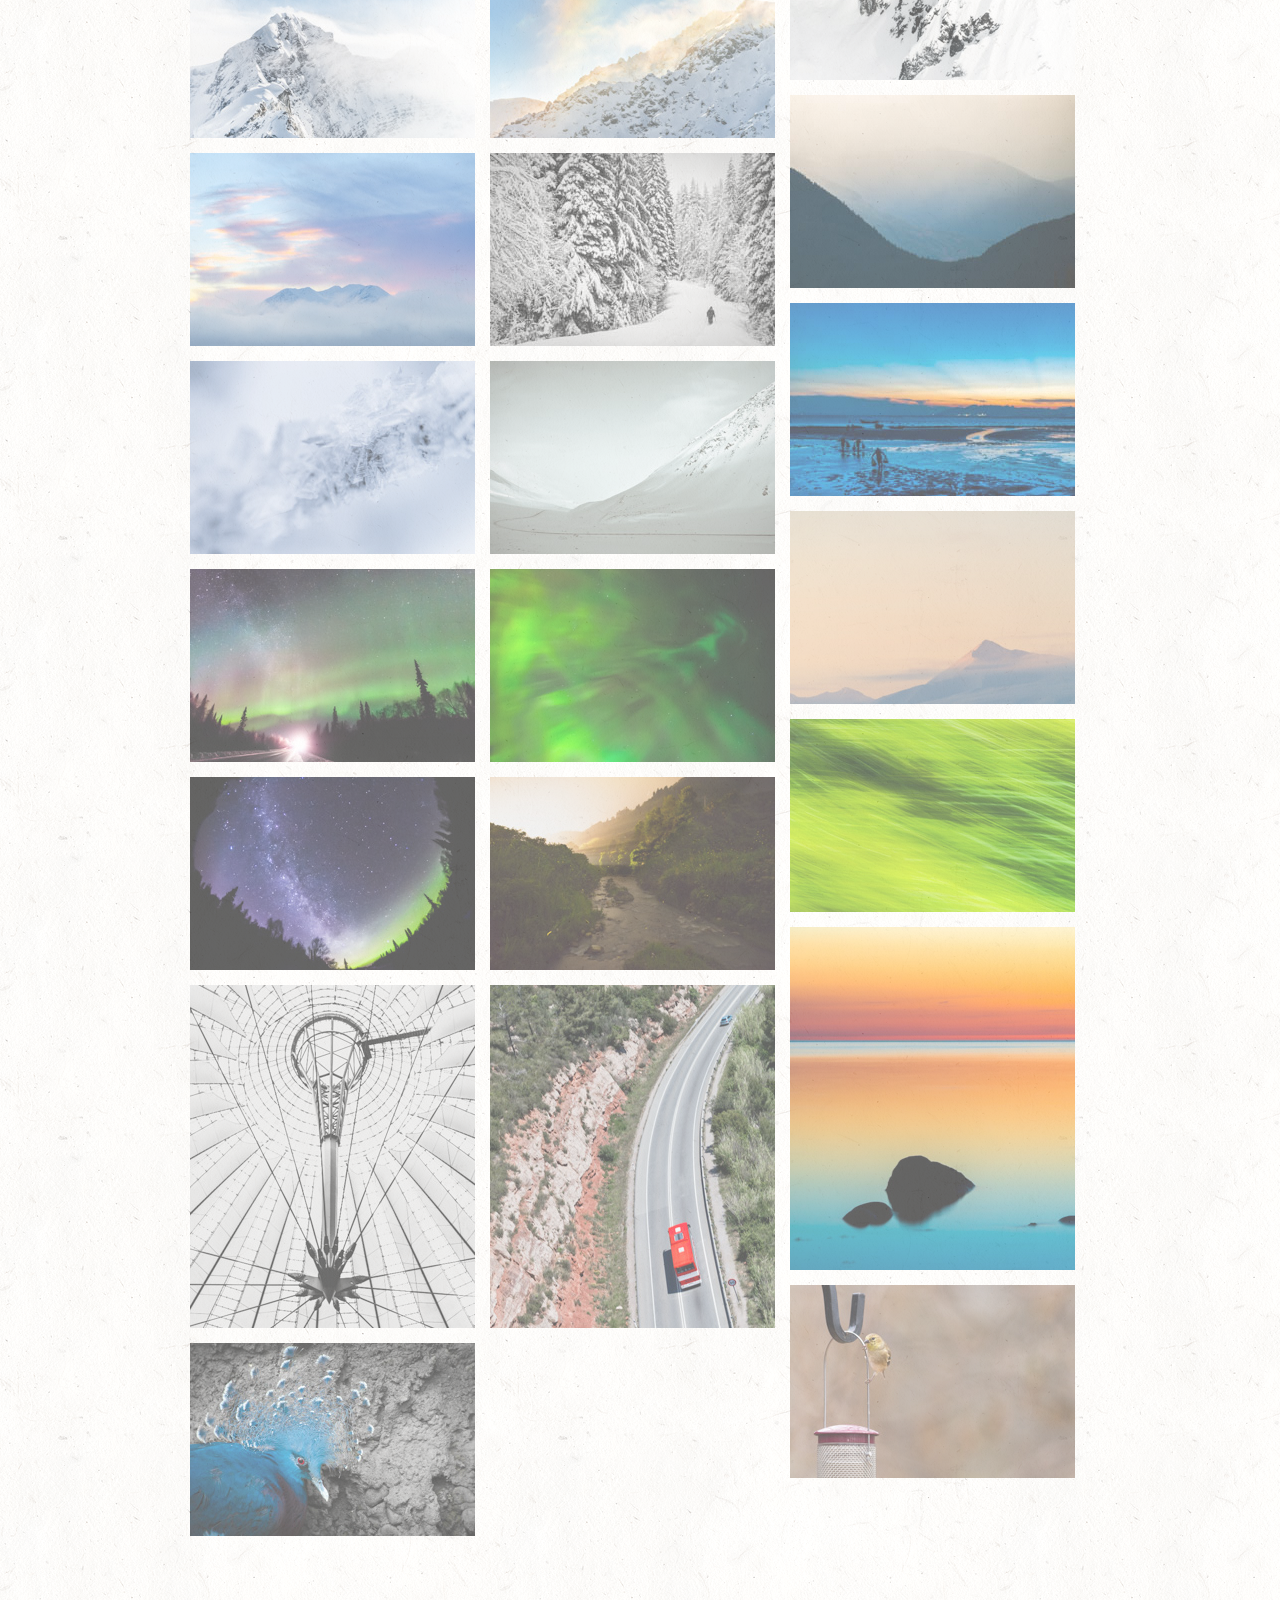
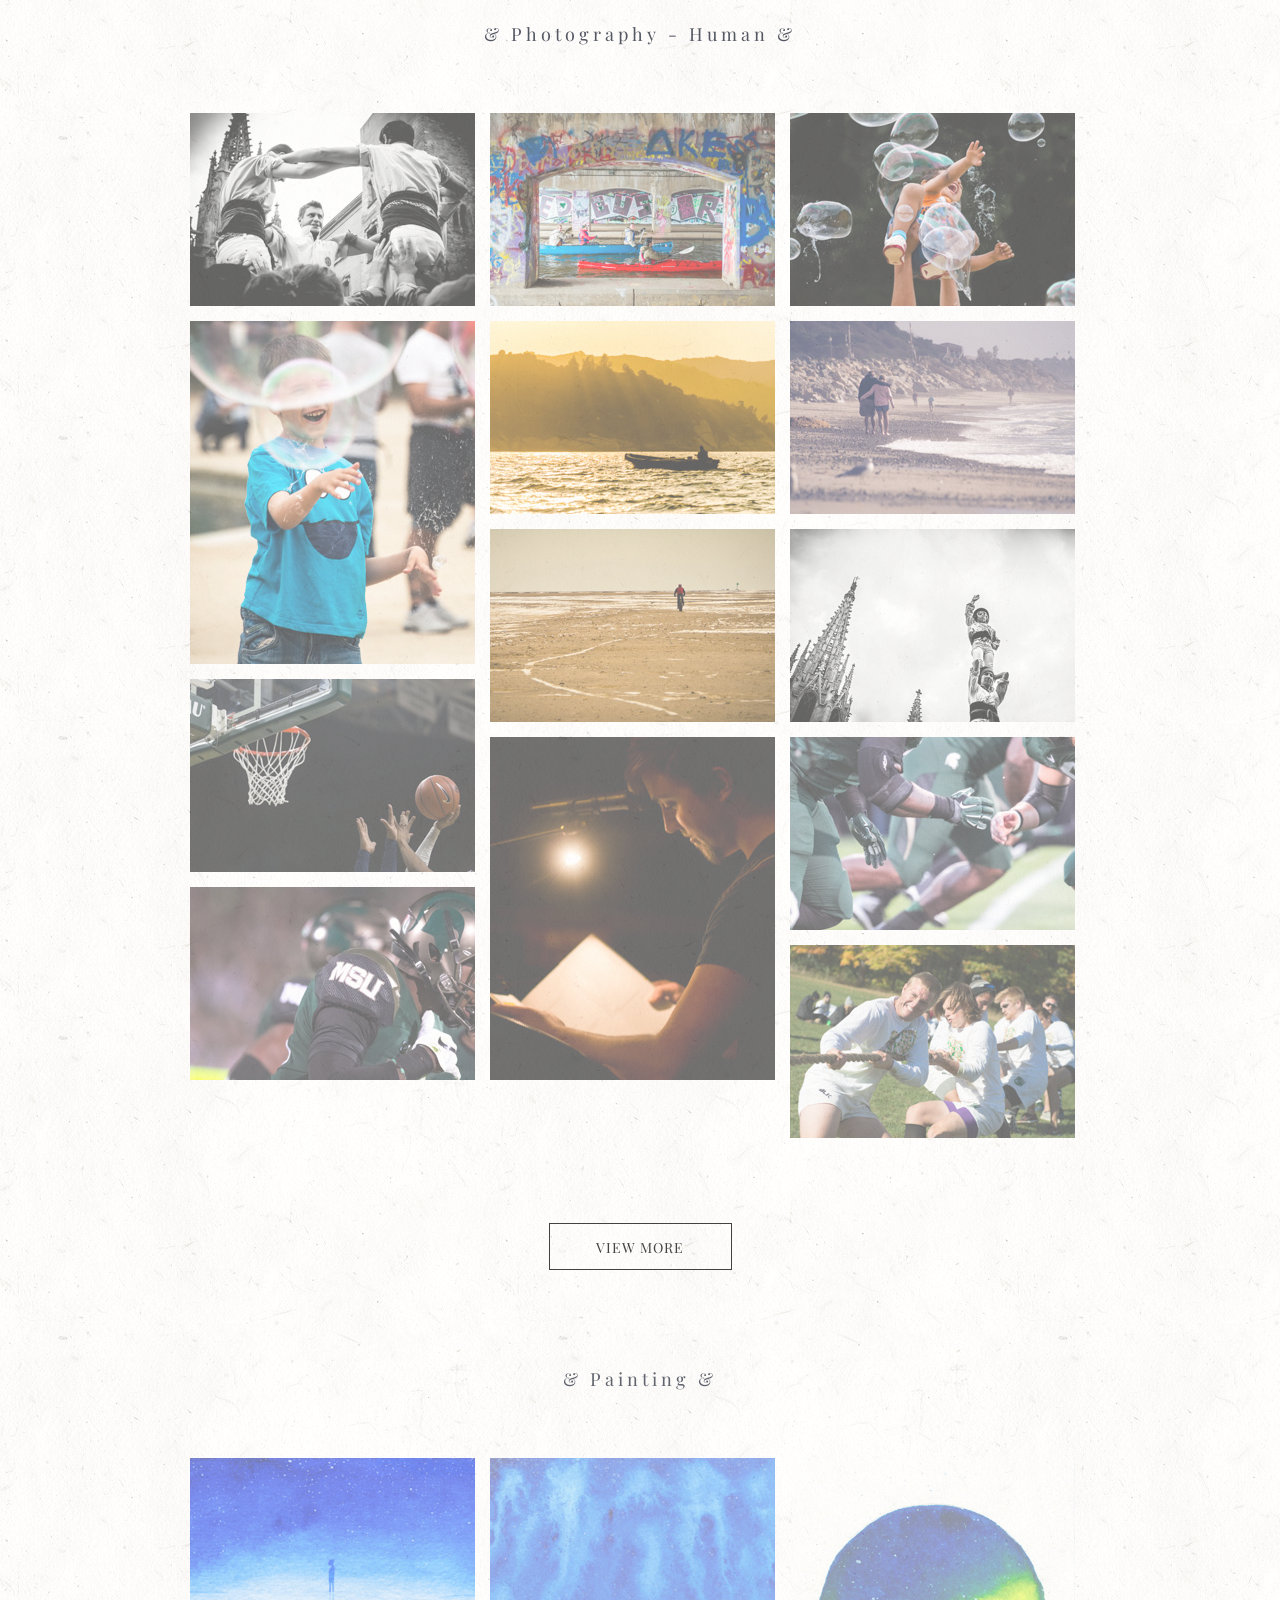
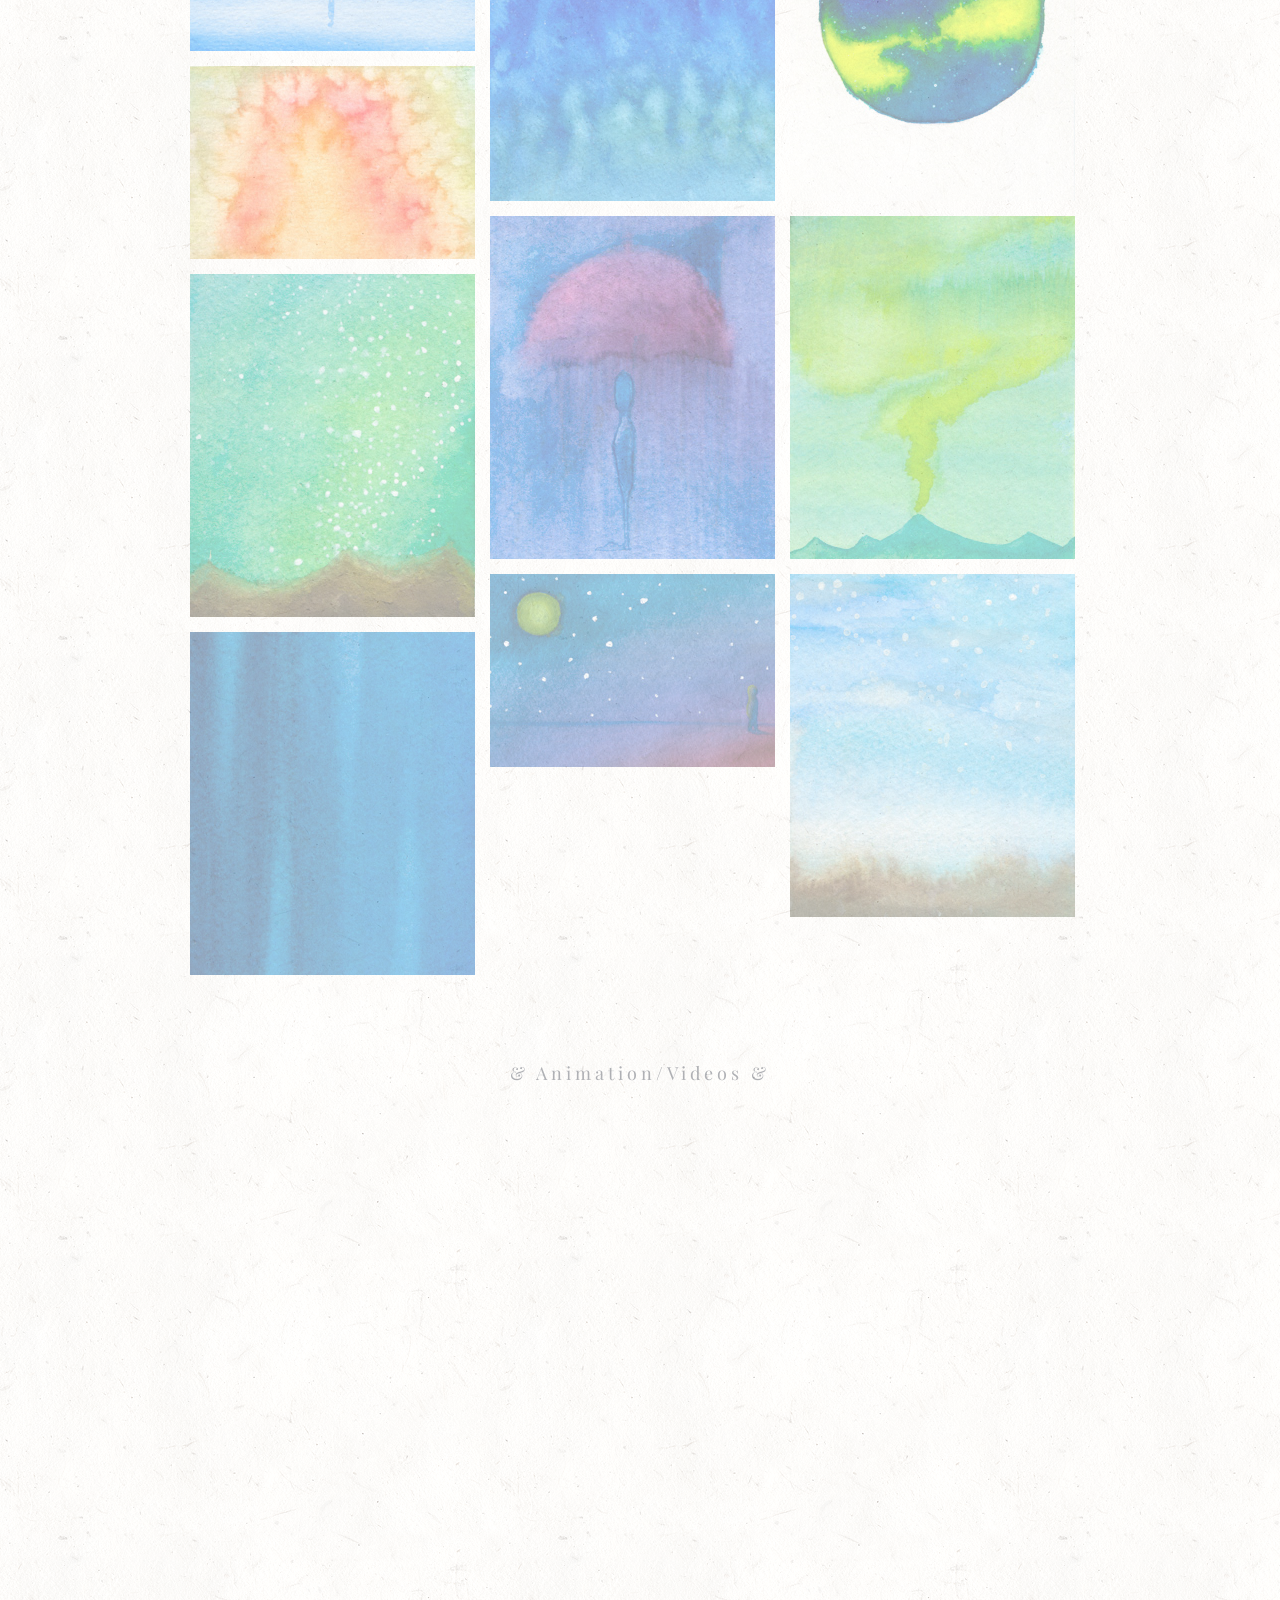
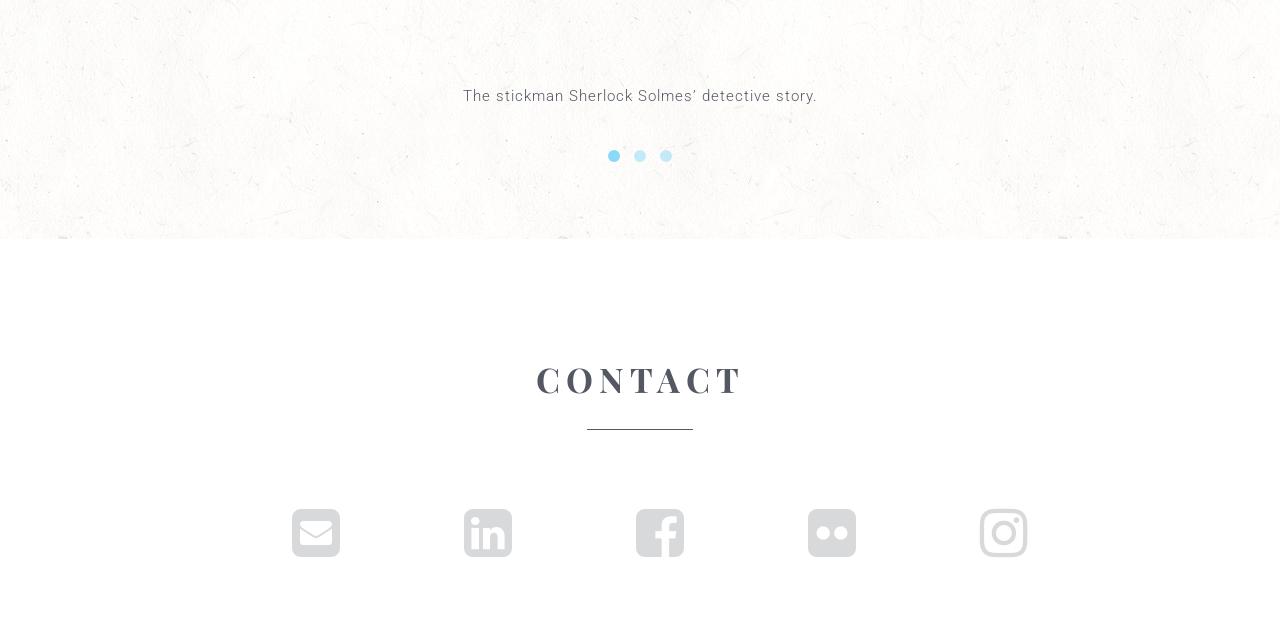
==== commit b3df3838: "adventure" ====
--- a/index.html
+++ b/index.html
@@ -954,11 +954,13 @@
         <h1>Adventure</h1>
         <hr>
         <img src="img/portfolio/full/adventure-display.jpg" alt="adventure">
-        <p><a target="_blank" href="doc/adventure-presentation.pdf" class="remodal-cancel modal-button">View PDF</a> </p>
+        
         <p>
           “Adventure” is a side project I did for exploring the layout, typography and placement of images. These elements “coordinate” with each other and become a cohesive whole. From the vision from the upper sky to biking on the ground in spring, to hiking among flourish in summer, to stepping on the golden ground of the mountain in autumn, to be surrounded by mist and snow mountains in winter, and to start a new journey towards hope and inner peace at the end. We face challenges, overcome difficulties, and embrace adventures. 
         </p>
         <p>I adjusted several elements to optimize usability for the mobile version. For better readability, the font size and the leading were changed to 14pt and 24px.</p>
+        <p><a target="_blank" href="doc/adventure-presentation.pdf" class="remodal-cancel modal-button">View PDF</a> </p>
+        
         <img src="img/portfolio/full/adventure-presentation.jpg" alt="adventure">
         <img src="img/portfolio/full/adventure-presentation2.jpg" alt="adventure">
 
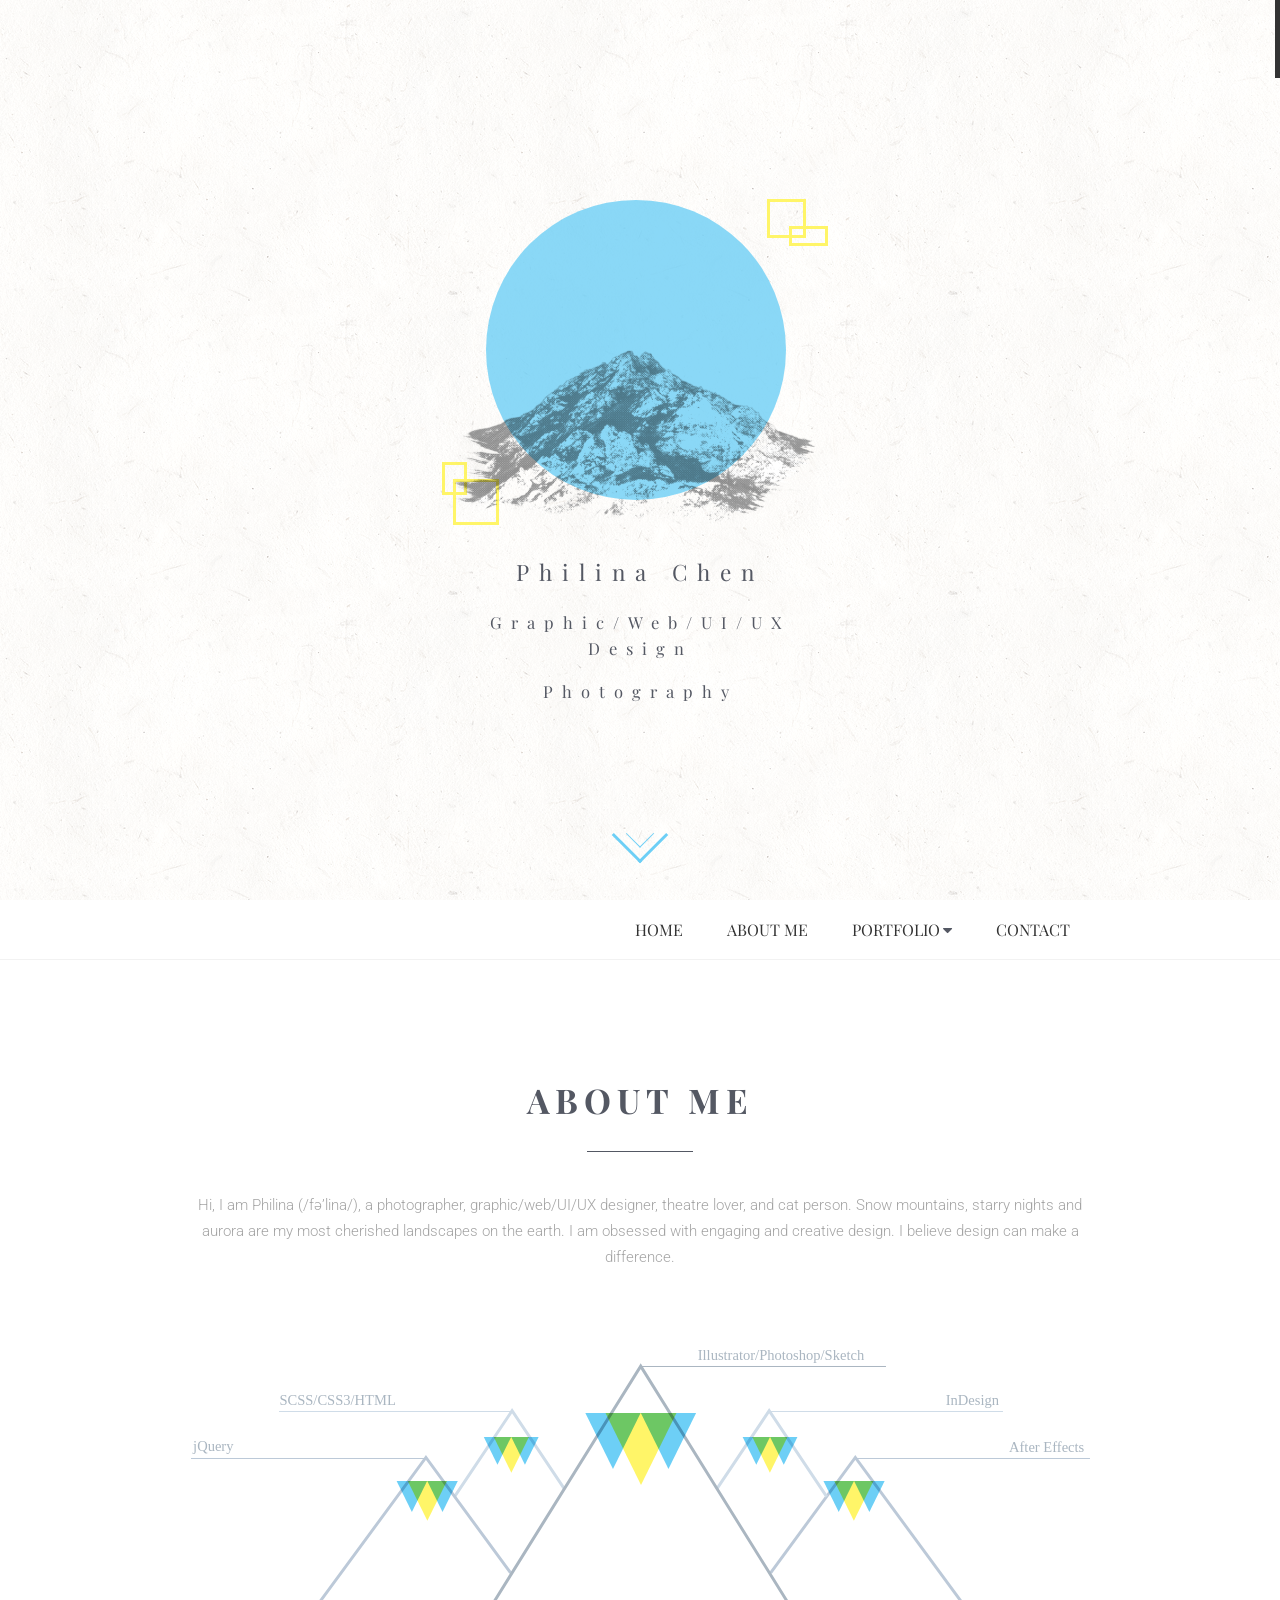
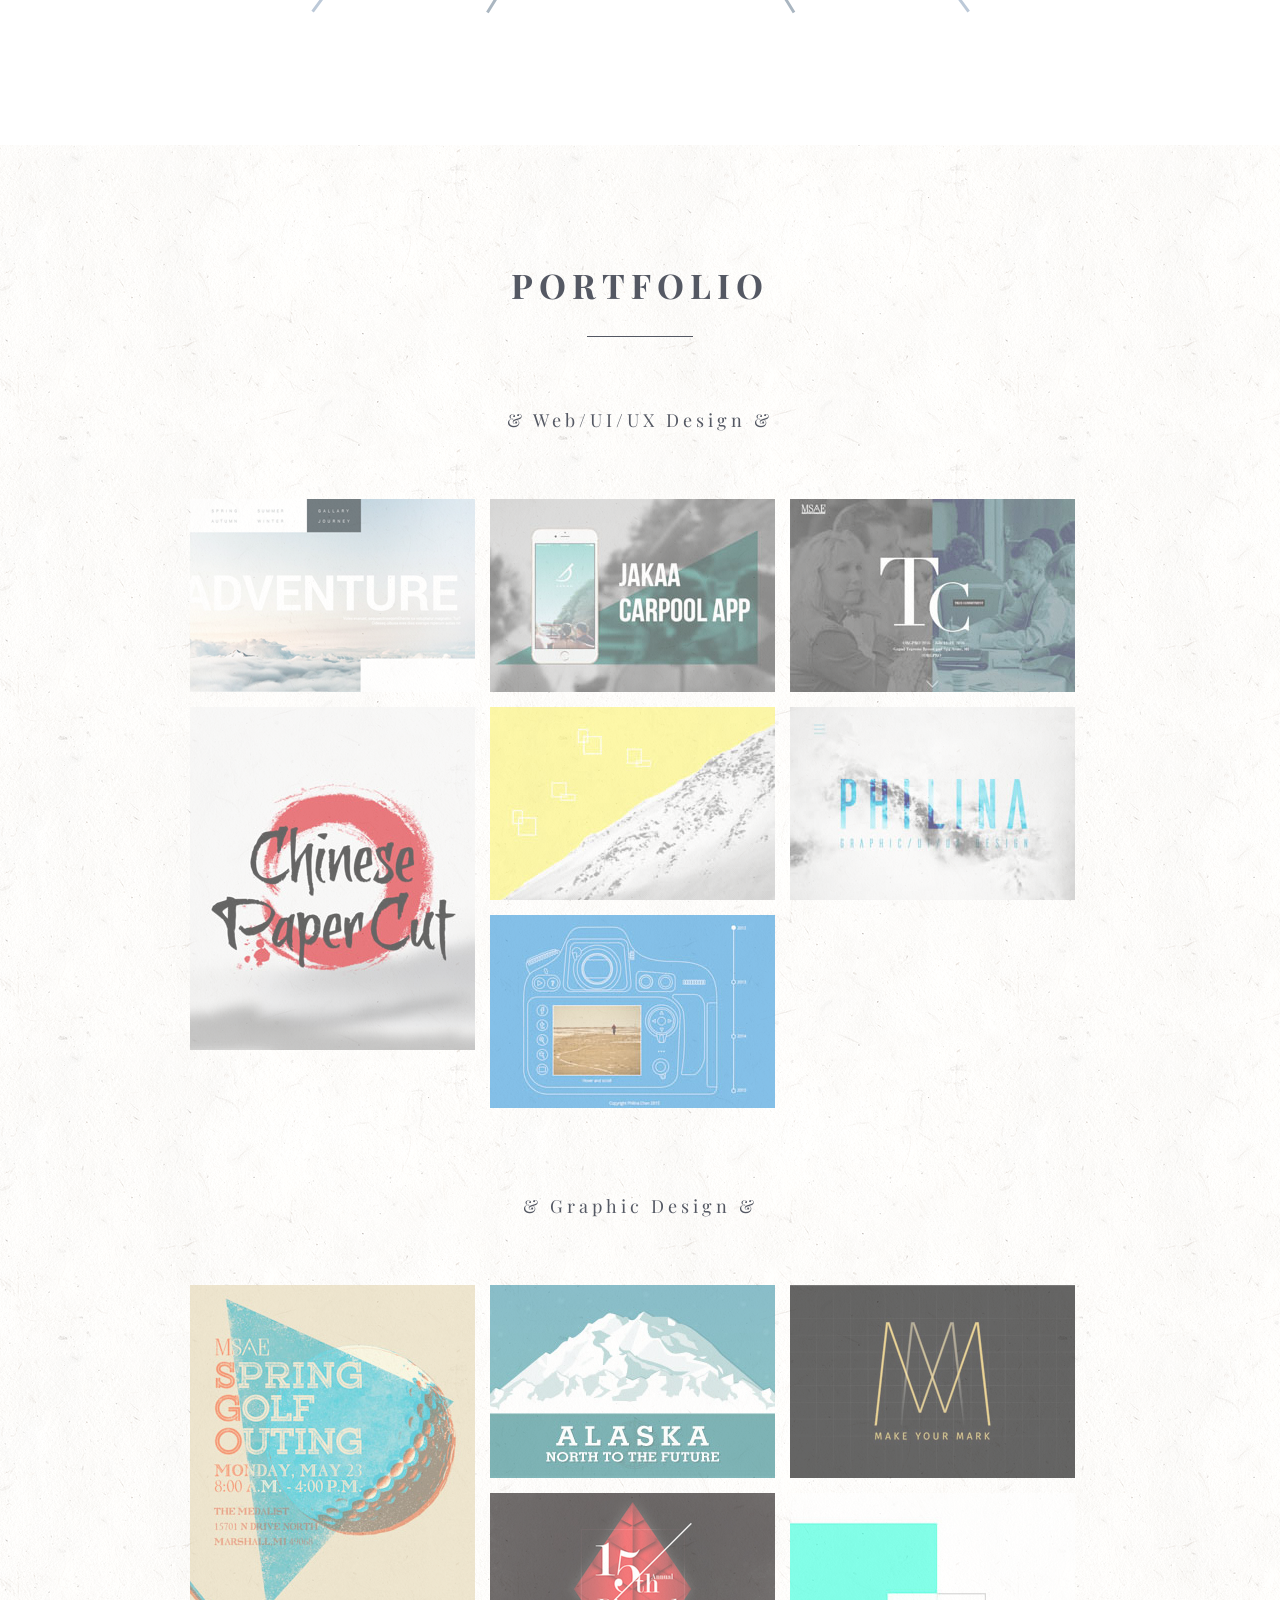
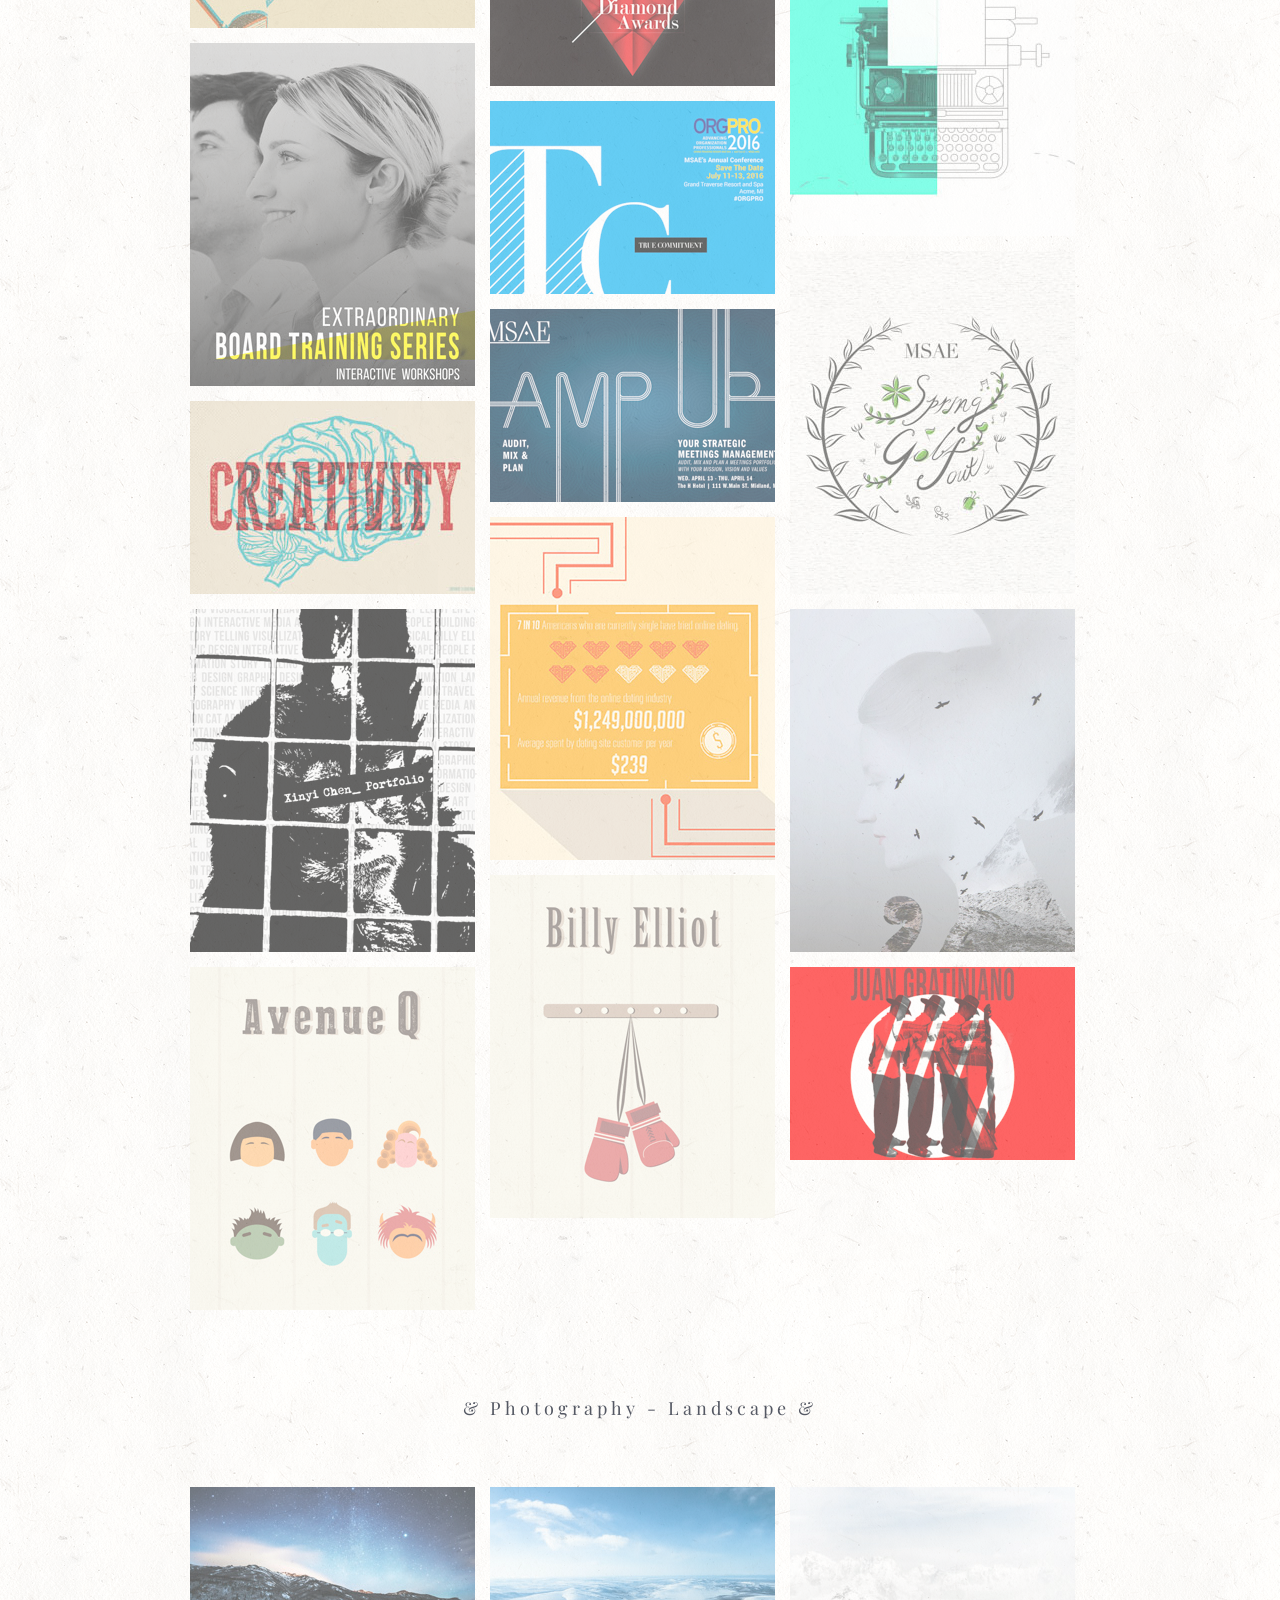
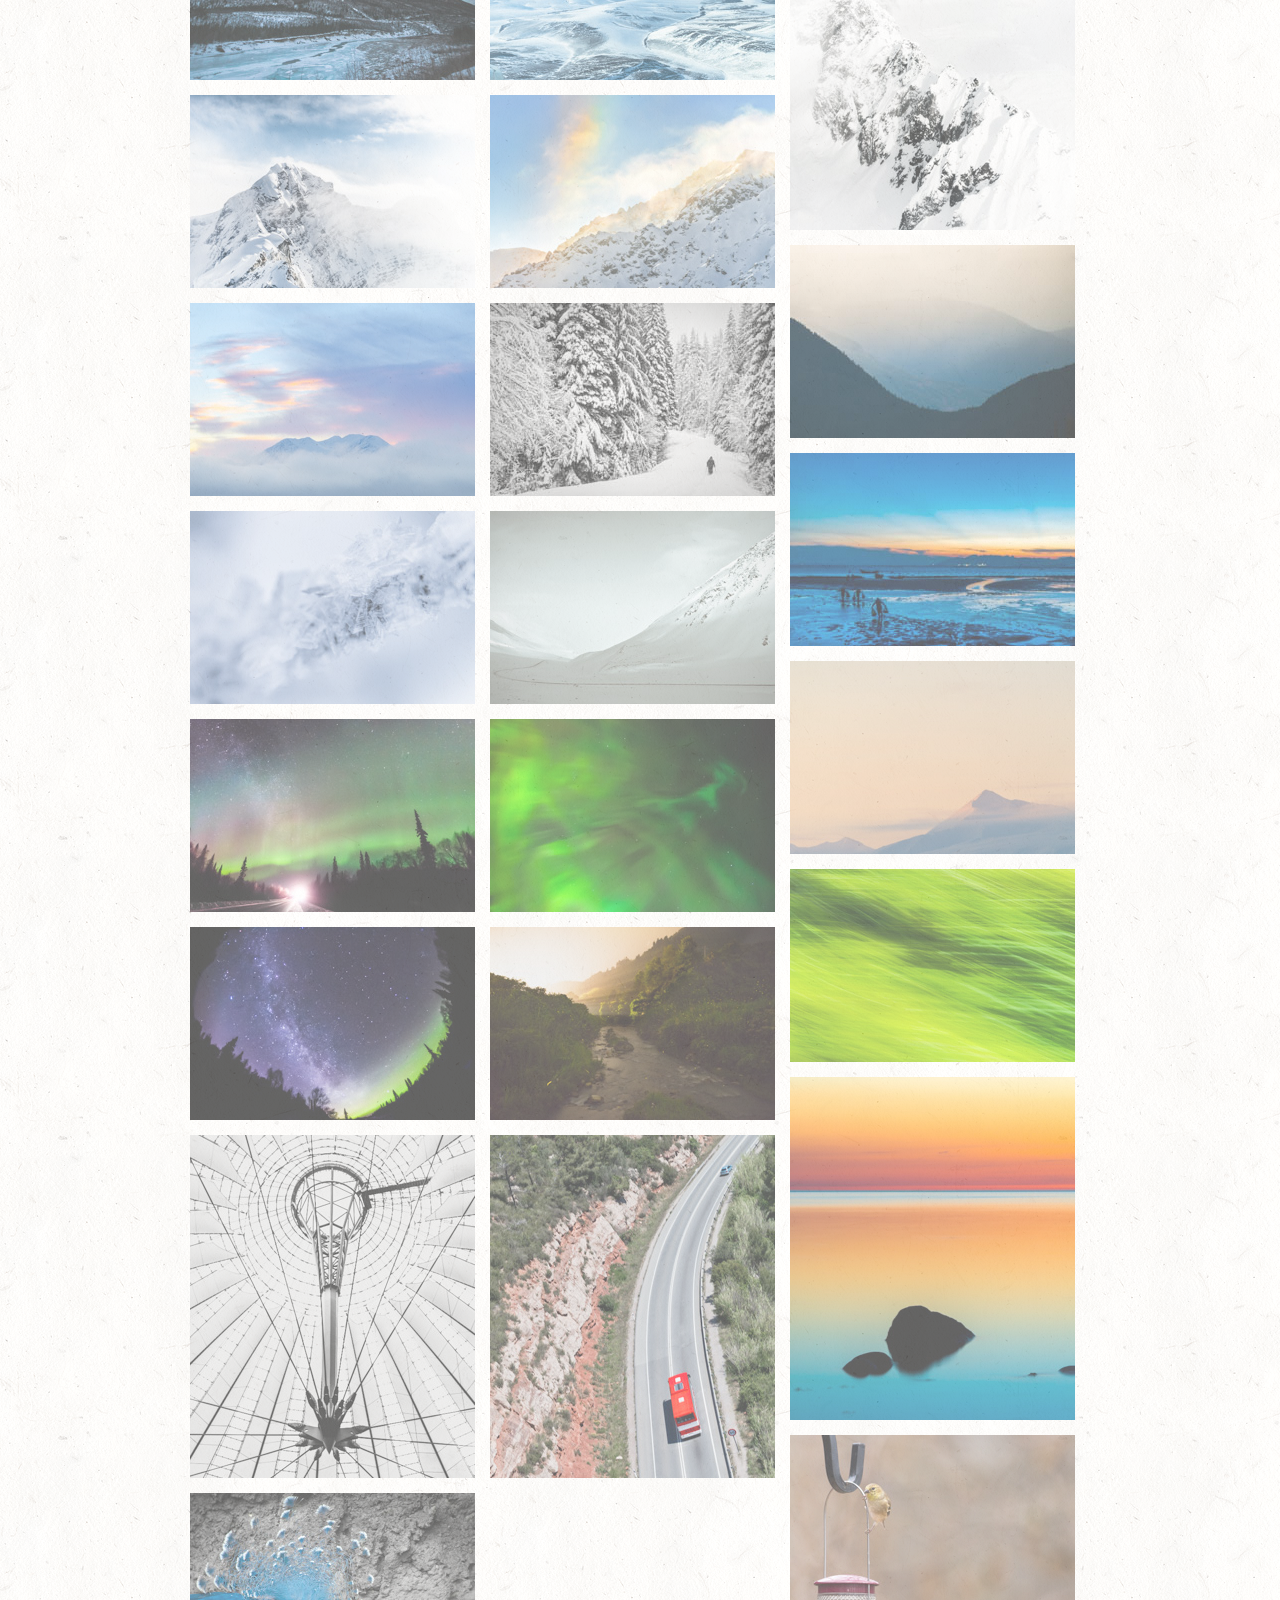
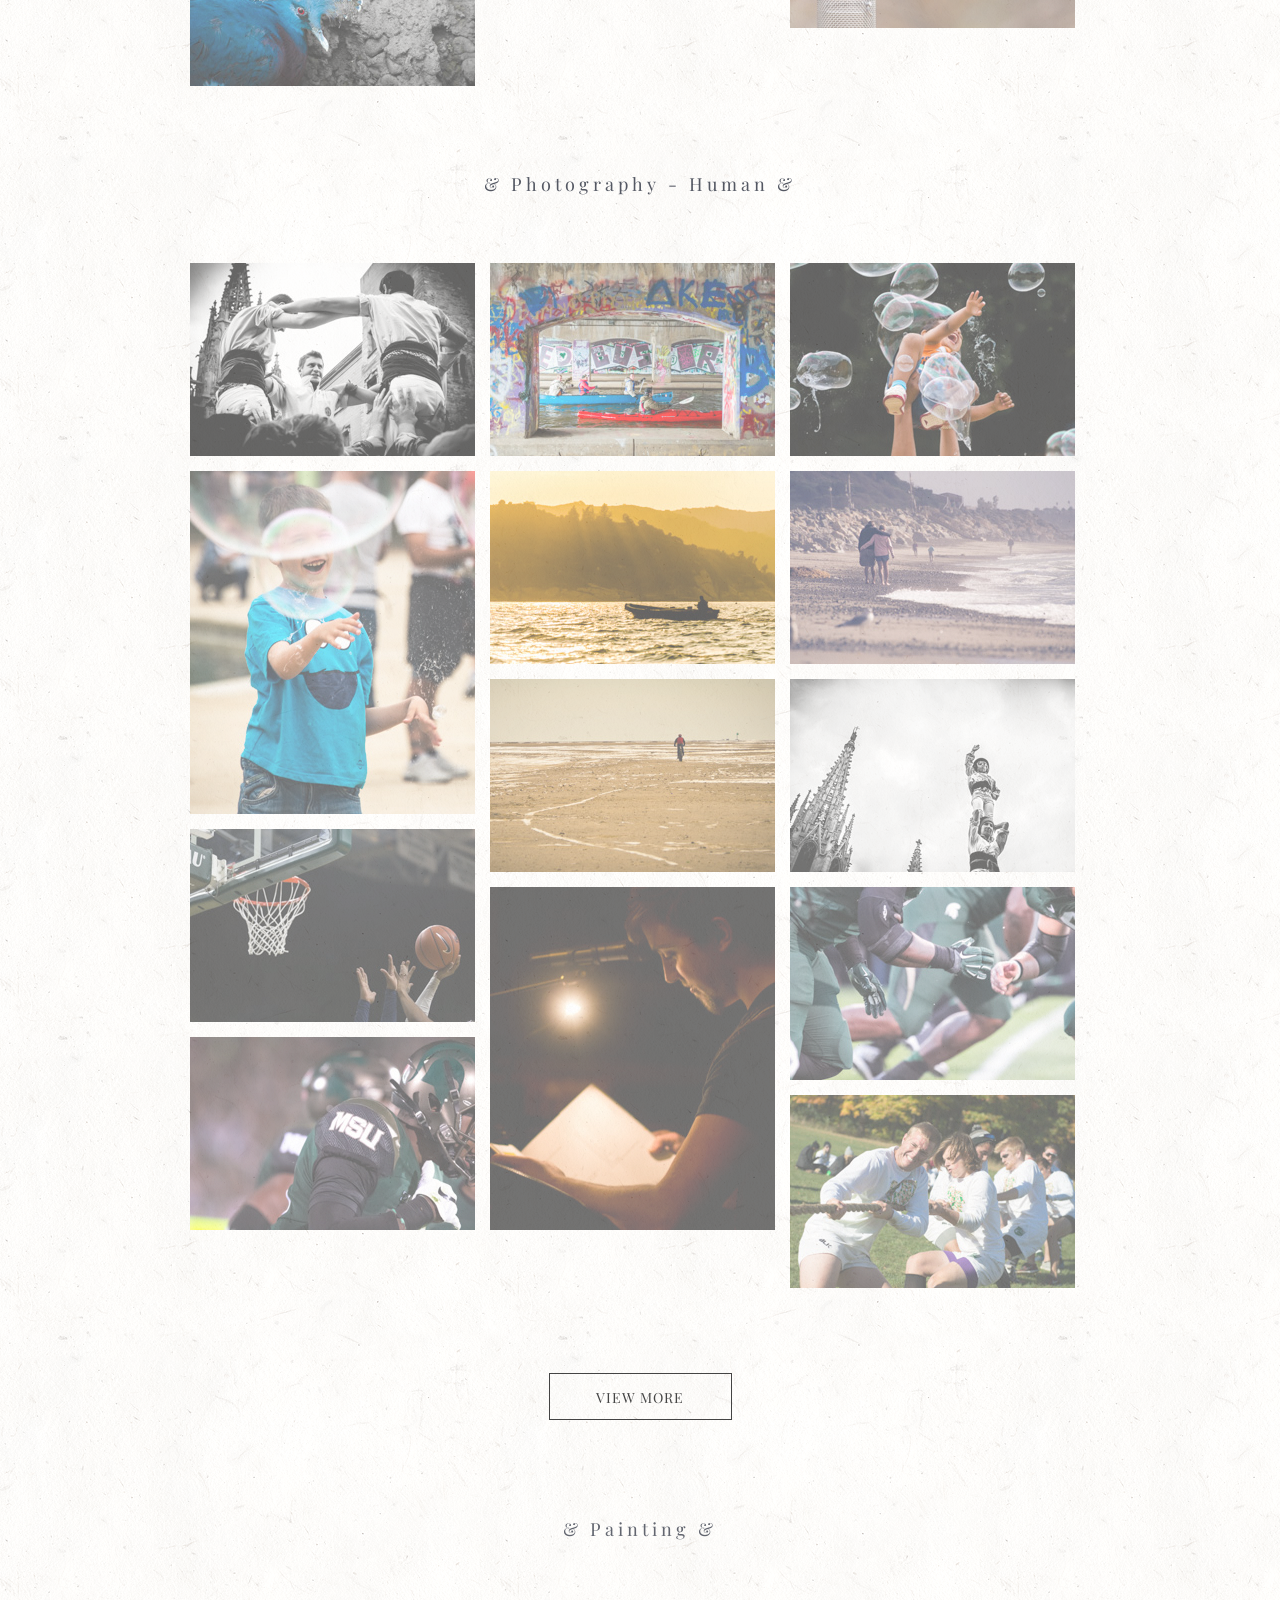
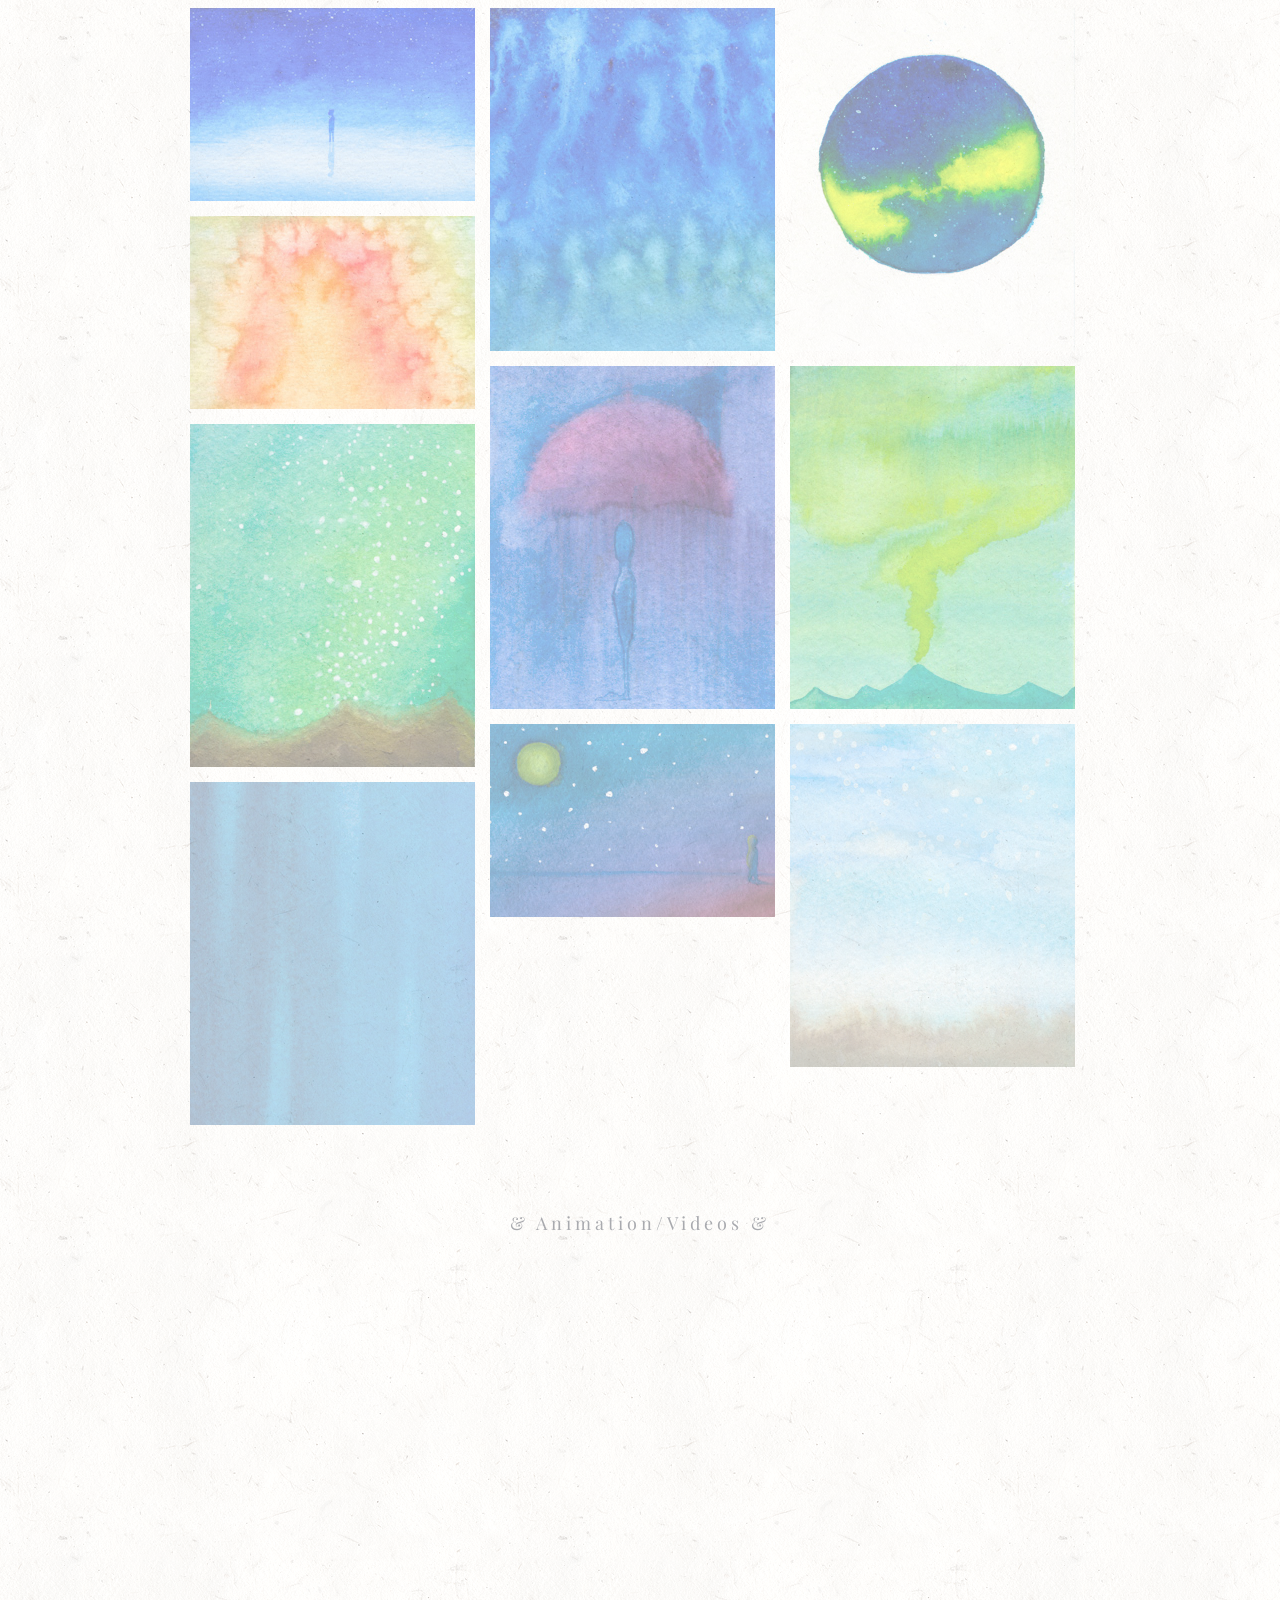
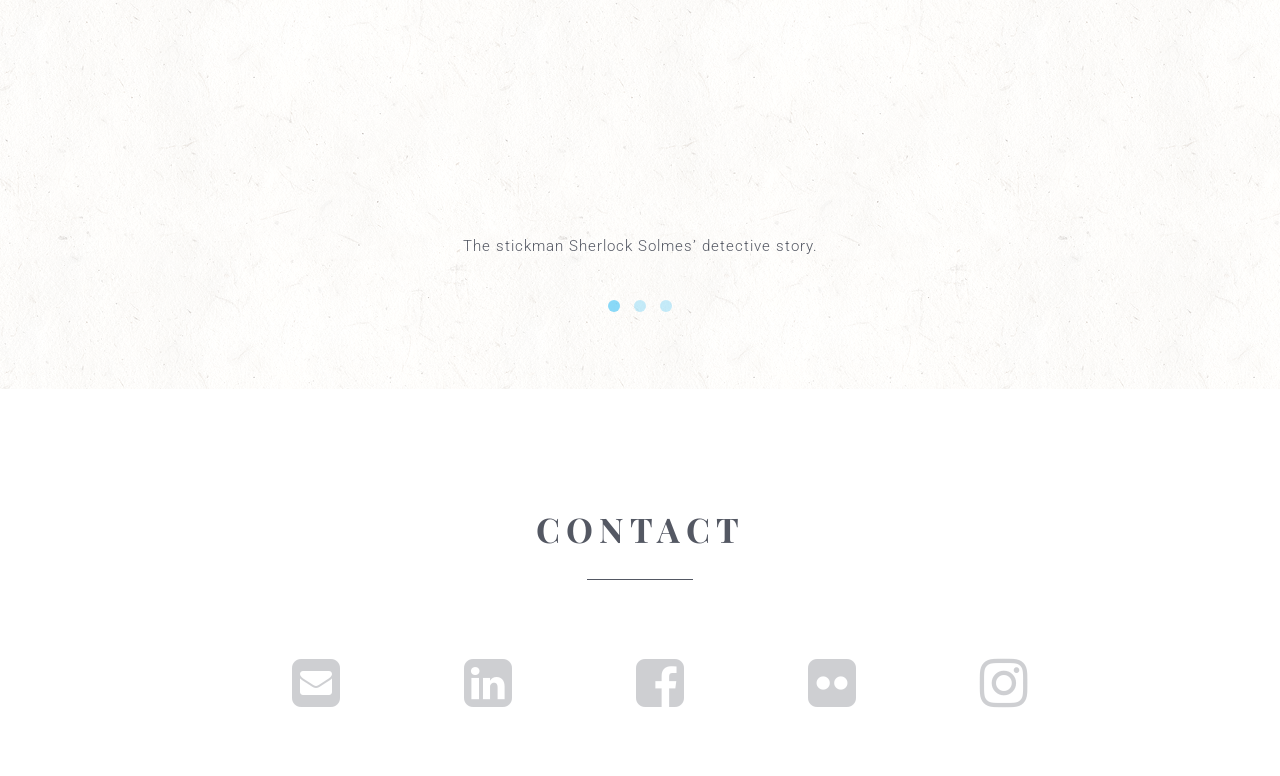
==== commit 8df611e2: "alaska infographic" ====
--- a/index.html
+++ b/index.html
@@ -429,6 +429,22 @@
               </div>
             </a>
           </li>
+
+             <!-- 1-2 item portoflio alaska-infographic-->
+    
+        <li>
+           <a href="#" data-remodal-target="modal-alaska-infographic">
+              <img src="img/portfolio/thumb/alaska-infographic.jpg" alt="Alaska Infographic" /> 
+                  <div class="text-overlay">
+                  <div class="circle-triangle"><img src="img/circle-triangle-horizental.svg" alt=""></div>
+                  <div class="text short">
+                    <p>Alaska Infographic</p>
+                    <hr>
+                    <p class="description">Graphic Design</p>   
+                  </div>         
+            </a>
+          </li>    
+
           
           <!-- 2 item portoflio-->
 
@@ -773,6 +789,22 @@
         <button data-remodal-action="cancel" class="remodal-cancel">Close</button>
     </div><!-- modal-spring-golf -->
 
+    <!-- modal-alaska-infographic -->
+     <div class="remodal" data-remodal-id="modal-alaska-infographic">
+        <button data-remodal-action="close" class="remodal-close"></button>
+        <h1>Alaska Infographic</h1>
+        <hr>
+        <p>To me, Alaska is like a dreamland. When I first started this project, I was thinking about empathy. Most of infographics contain lots of numbers and statistics. However, if I am a tourist, when I travel to a new place, where should I go and what can I do are my primary concerns. So I chose eight most visited cities/places in Alaska as my starting point. I created eight icons, which are composed of symbolic attractions of the selected places. Graphics speak more. By looking at the eight icons, you know what you should expect to see/do in each place.  </p>
+        <p>Every time I travel to a new place, I pick and buy postcards. My postcard collection embodies my precious travel memories. The map of Alaska placed in the middle is unfolded from a postcard, just like memories pour out from the postcard at the moment when I open it. </p>
+         <p><a target="_blank" href="doc/alaska-infographic.pdf" class="remodal-cancel modal-button">View PDF</a> </p>
+        <img src="img/portfolio/full/alaska-infographic.jpg" alt="">
+
+        <p></p>
+        <button data-remodal-action="cancel" class="remodal-cancel">Close</button>
+    </div><!-- modal-spring-golf -->
+
+
+
     <!-- modal-diamond-award -->
     <div class="remodal" data-remodal-id="modal-diamond-award">
         <button data-remodal-action="close" class="remodal-close"></button>
@@ -960,7 +992,7 @@
         </p>
         <p>I adjusted several elements to optimize usability for the mobile version. For better readability, the font size and the leading were changed to 14pt and 24px.</p>
         <p><a target="_blank" href="doc/adventure-presentation.pdf" class="remodal-cancel modal-button">View PDF</a> </p>
-        
+
         <img src="img/portfolio/full/adventure-presentation.jpg" alt="adventure">
         <img src="img/portfolio/full/adventure-presentation2.jpg" alt="adventure">
 
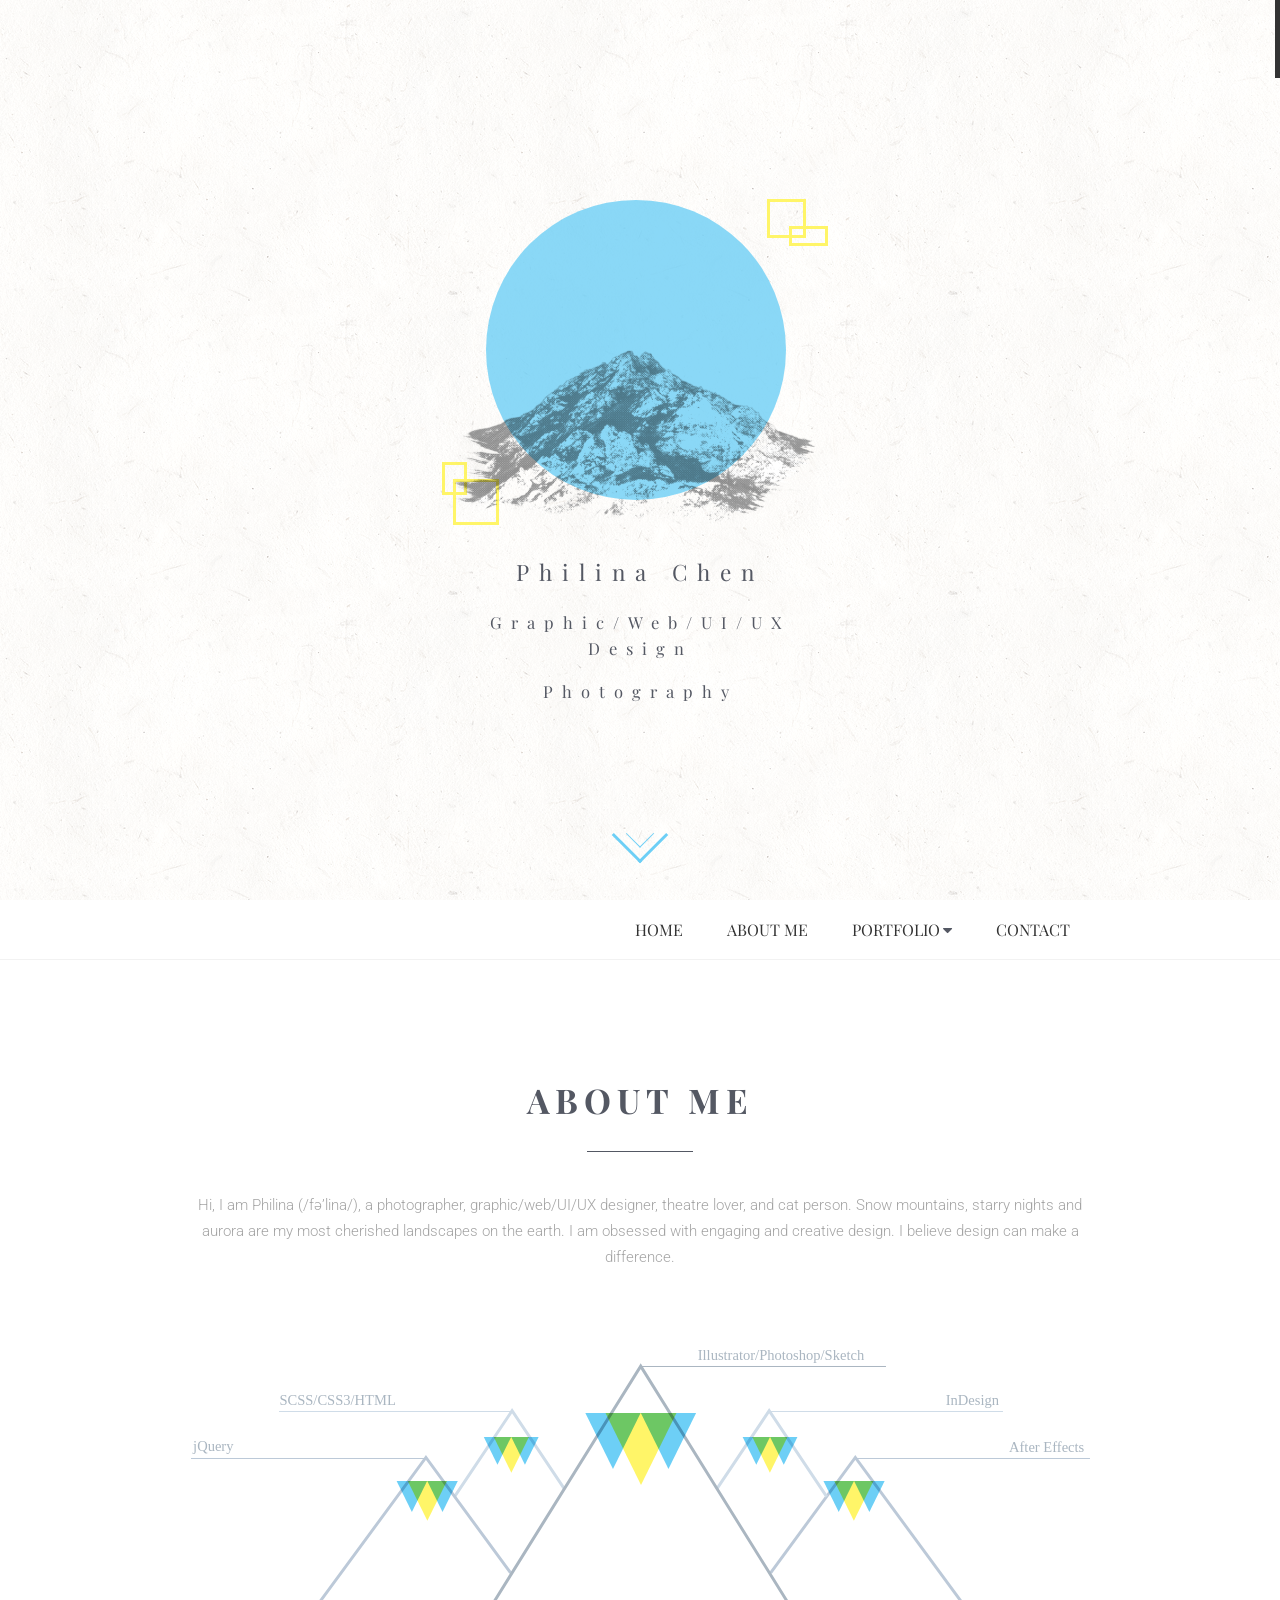
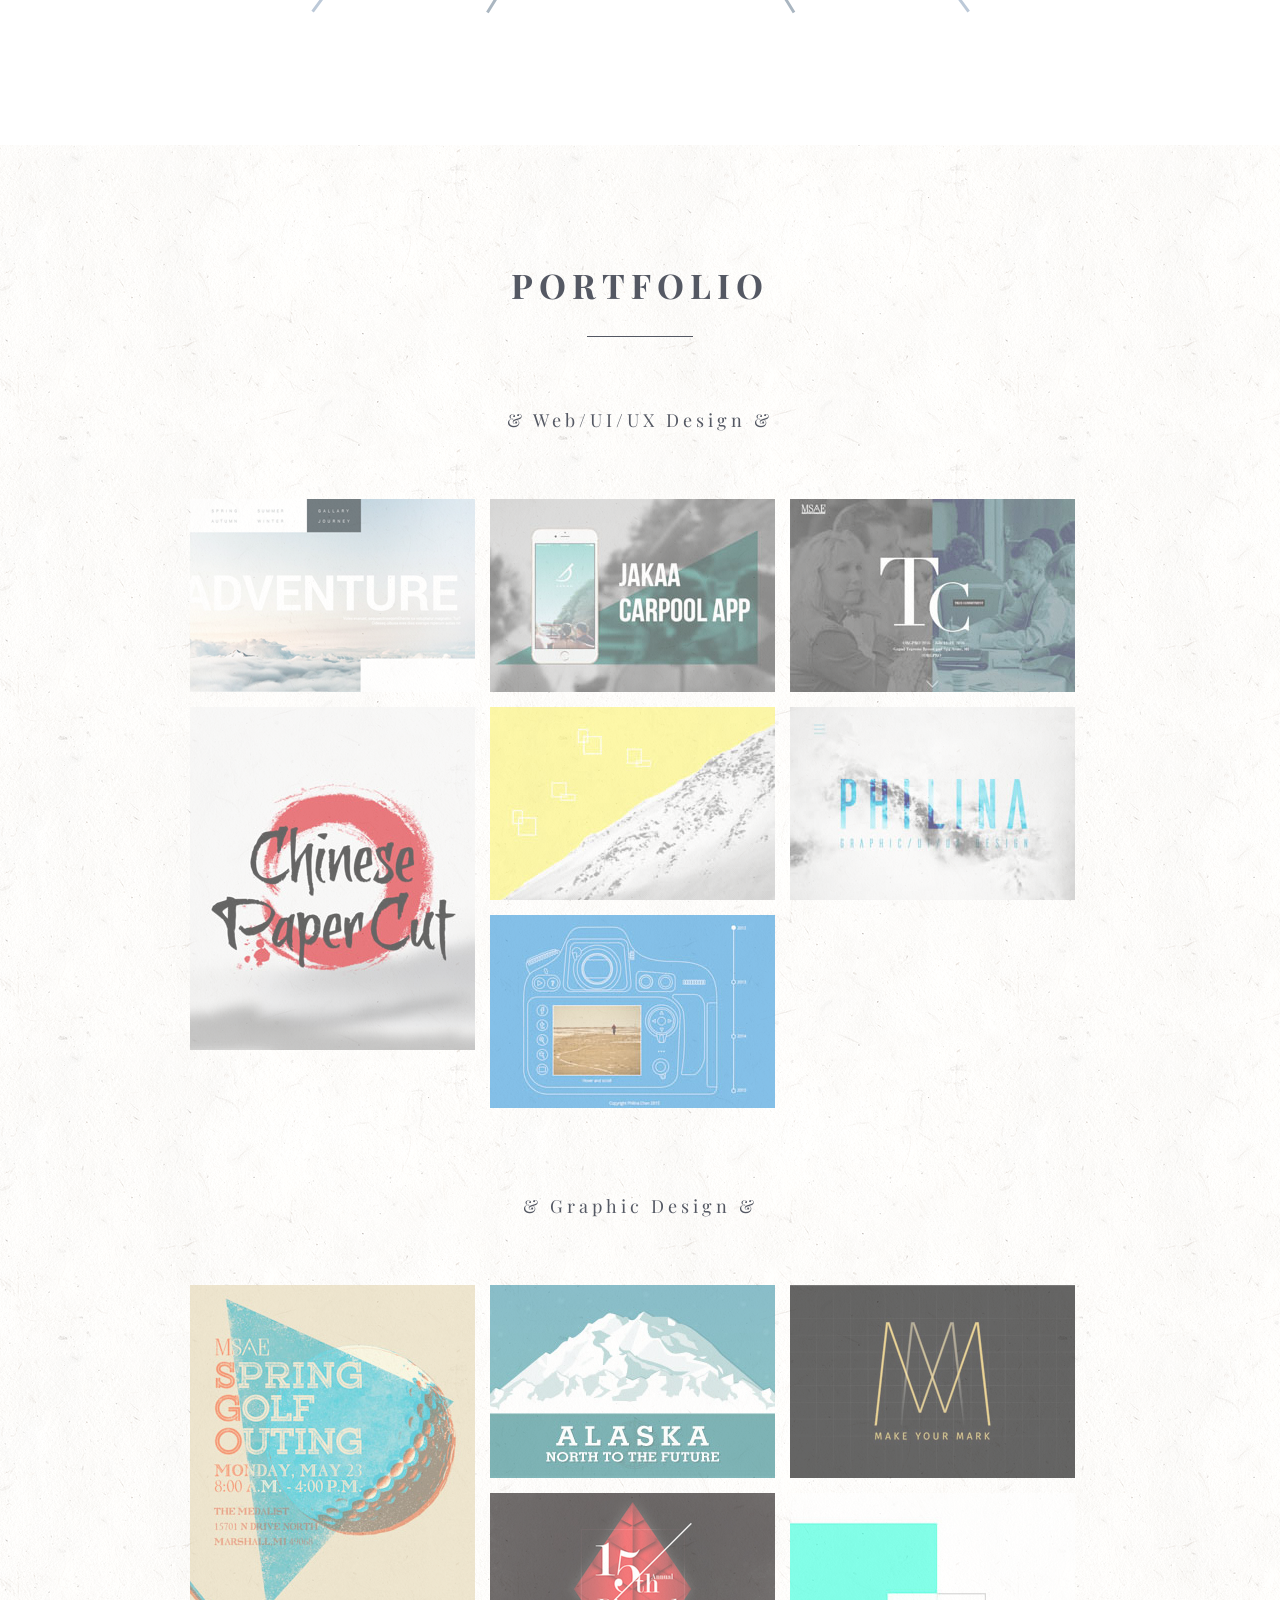
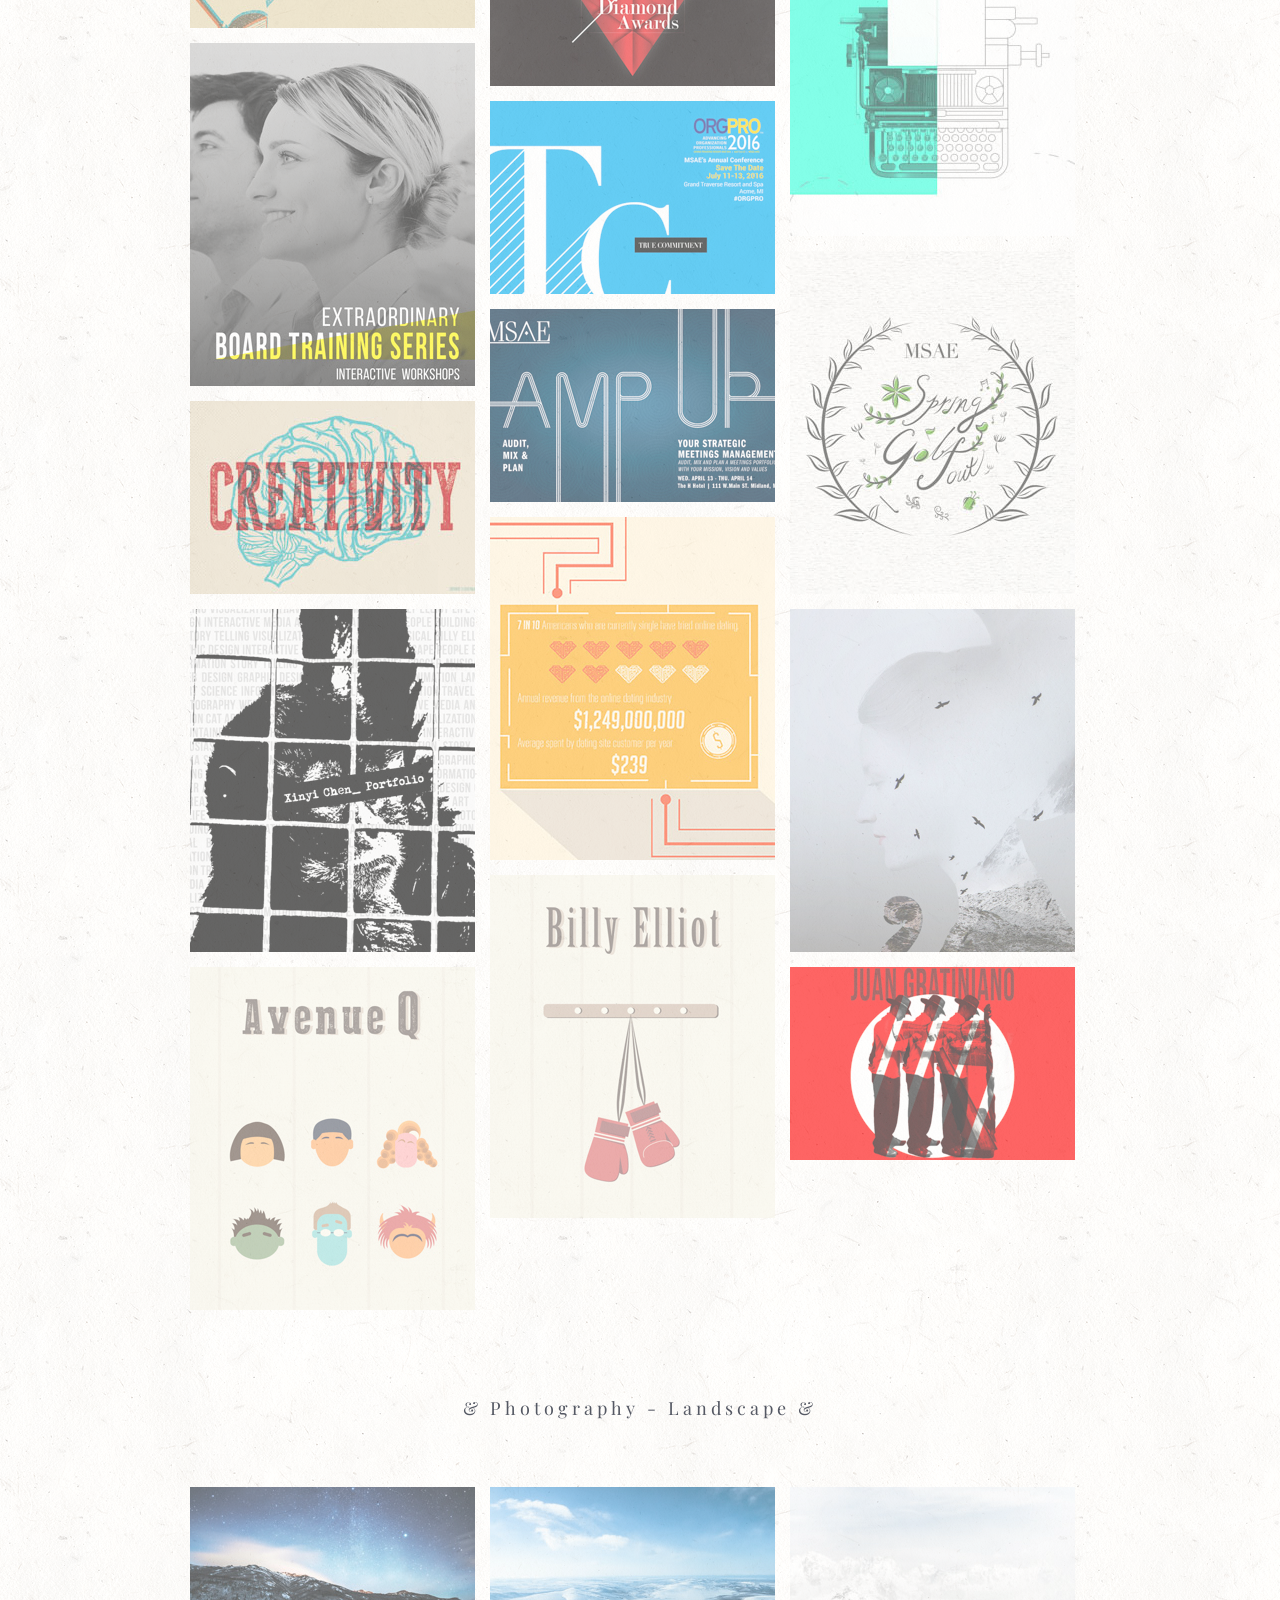
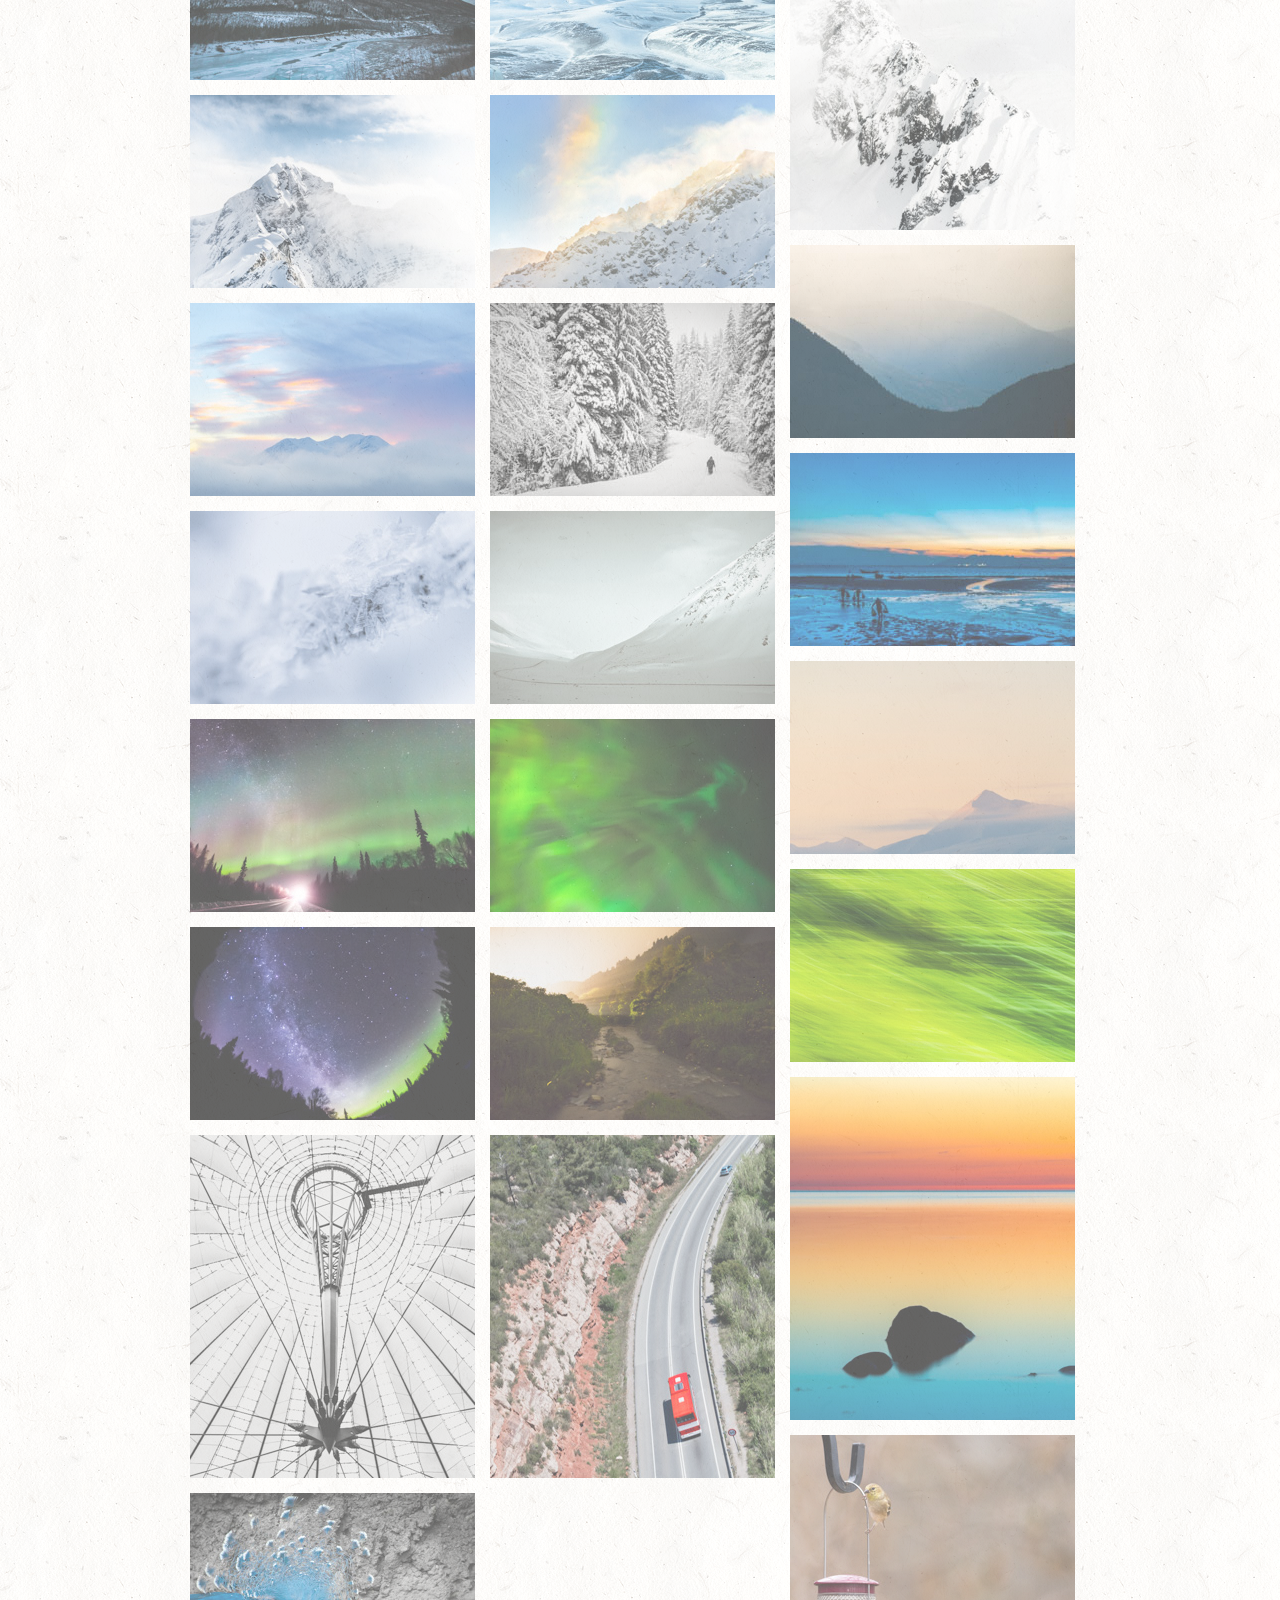
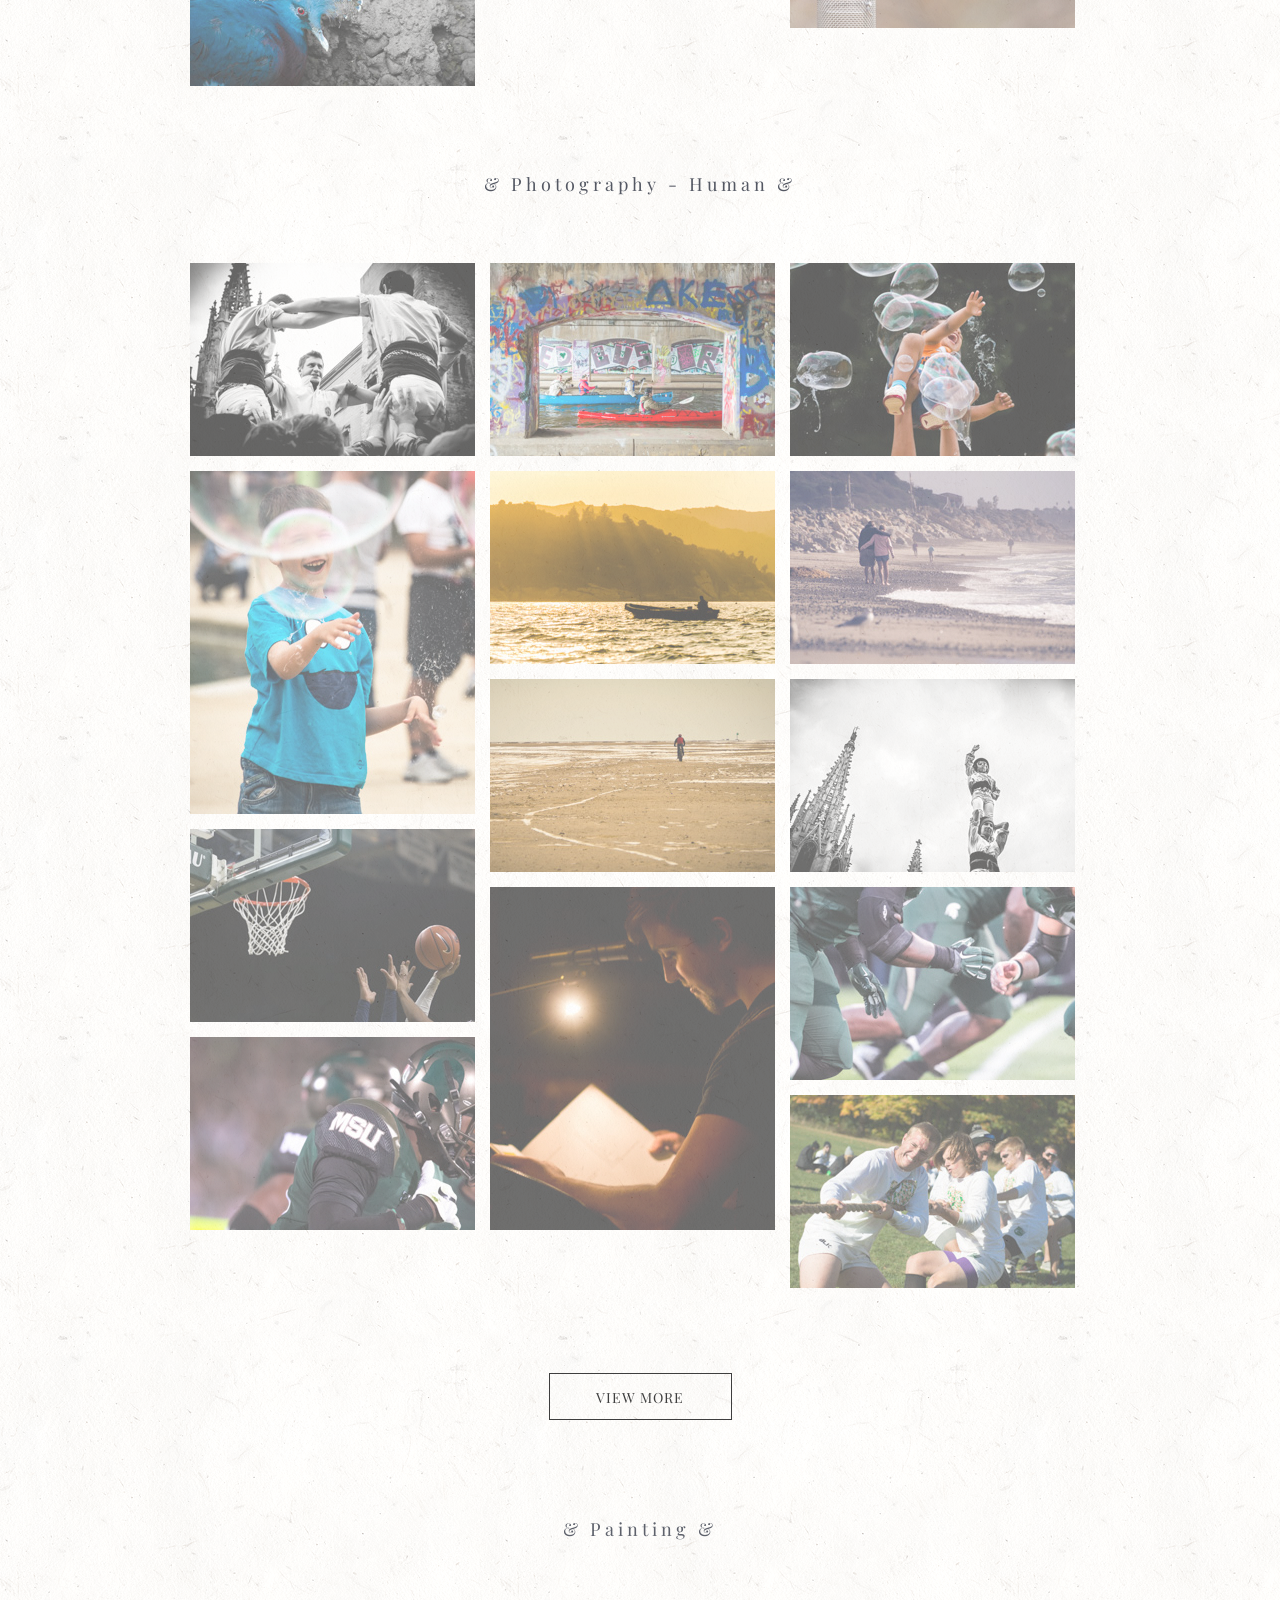
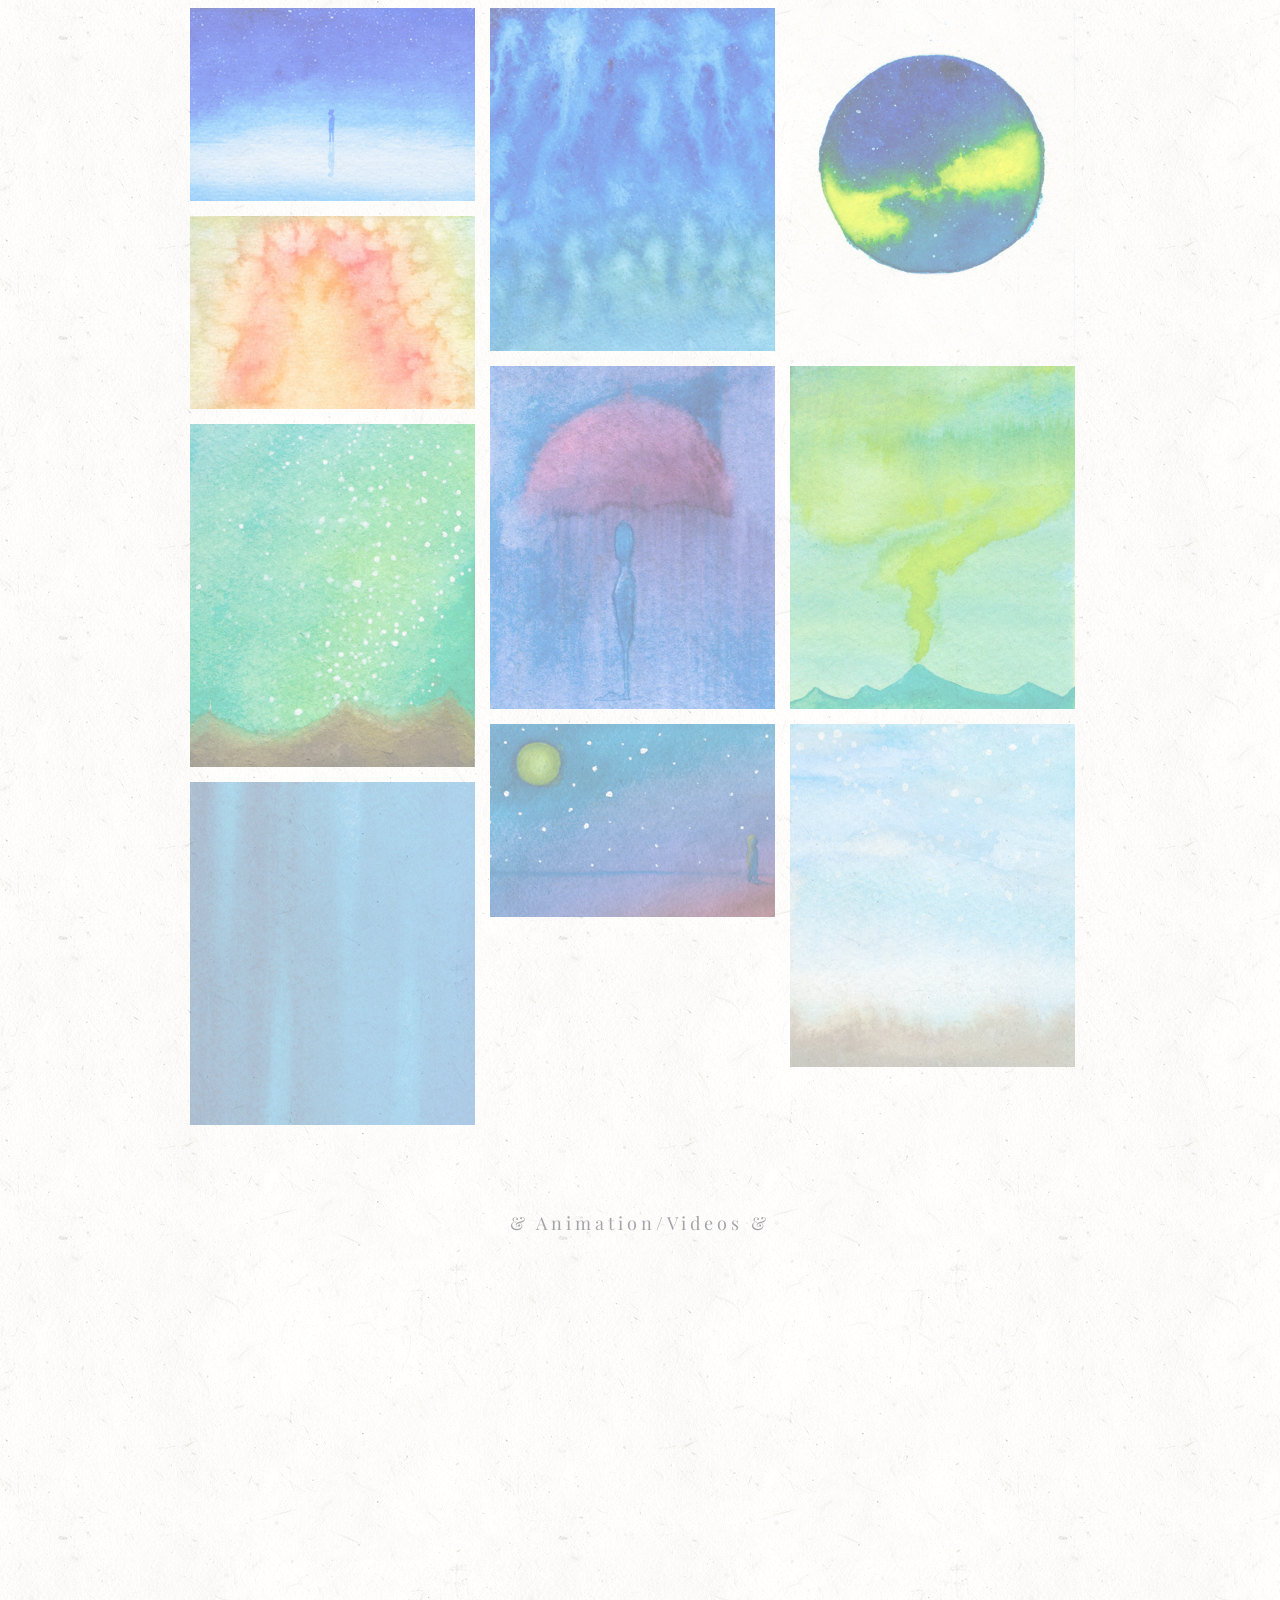
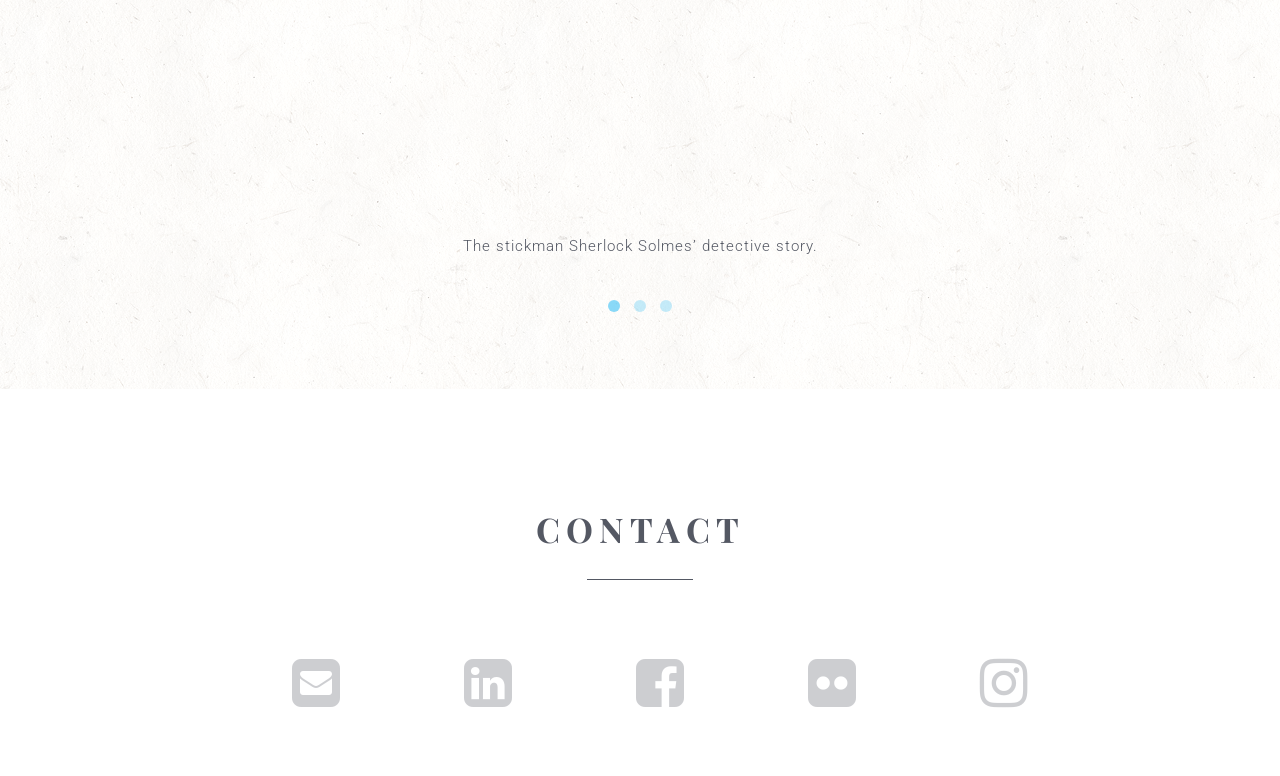
==== commit e8b8553c: "add sketch" ====
--- a/index.html
+++ b/index.html
@@ -797,7 +797,11 @@
         <p>To me, Alaska is like a dreamland. When I first started this project, I was thinking about empathy. Most of infographics contain lots of numbers and statistics. However, if I am a tourist, when I travel to a new place, where should I go and what can I do are my primary concerns. So I chose eight most visited cities/places in Alaska as my starting point. I created eight icons, which are composed of symbolic attractions of the selected places. Graphics speak more. By looking at the eight icons, you know what you should expect to see/do in each place.  </p>
         <p>Every time I travel to a new place, I pick and buy postcards. My postcard collection embodies my precious travel memories. The map of Alaska placed in the middle is unfolded from a postcard, just like memories pour out from the postcard at the moment when I open it. </p>
          <p><a target="_blank" href="doc/alaska-infographic.pdf" class="remodal-cancel modal-button">View PDF</a> </p>
-        <img src="img/portfolio/full/alaska-infographic.jpg" alt="">
+        <img src="img/portfolio/full/alaska-infographic.jpg" alt="Alaska Infographic">
+        <p></p>
+        <img src="img/portfolio/full/alaska-infographic-sketch-01.jpg" alt="Alaska Infographic">
+        <img src="img/portfolio/full/alaska-infographic-sketch-02.jpg" alt="Alaska Infographic">
+        <img src="img/portfolio/full/alaska-infographic-sketch-03.jpg" alt="Alaska Infographic">
 
         <p></p>
         <button data-remodal-action="cancel" class="remodal-cancel">Close</button>
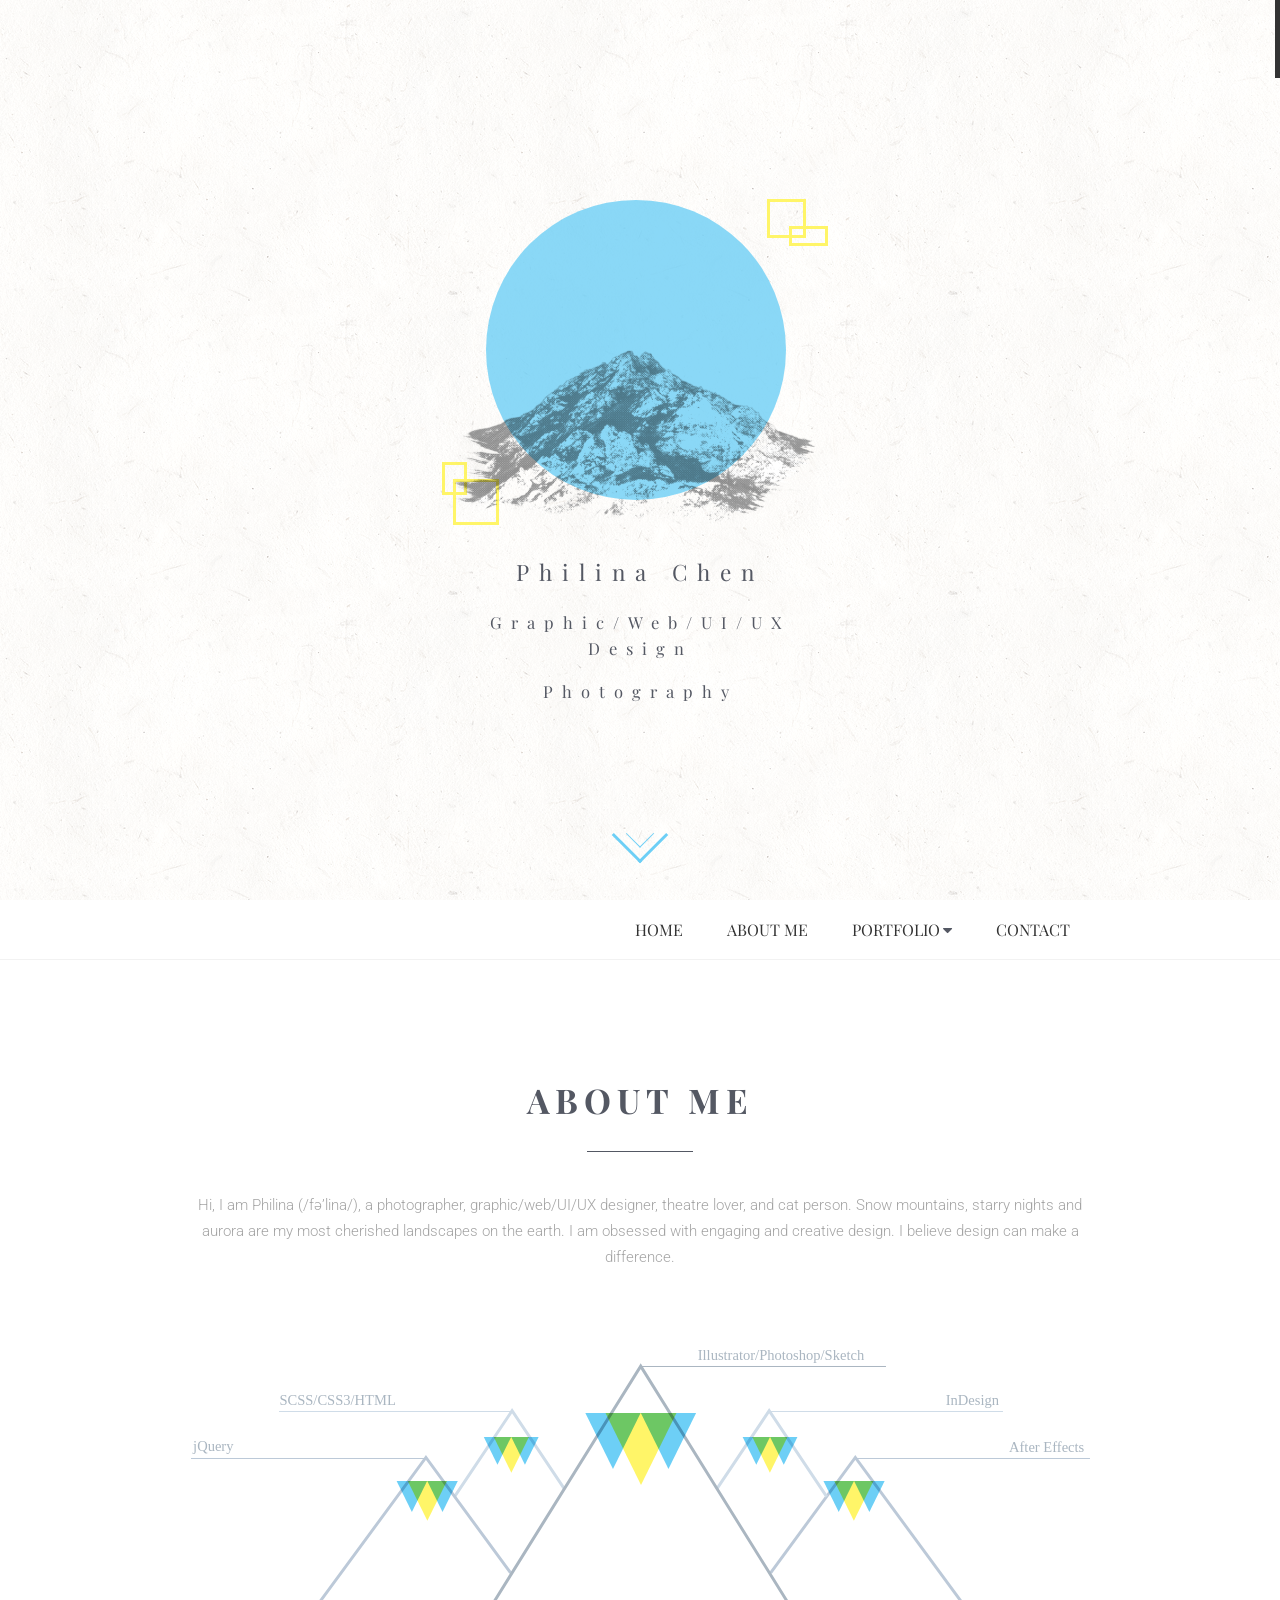
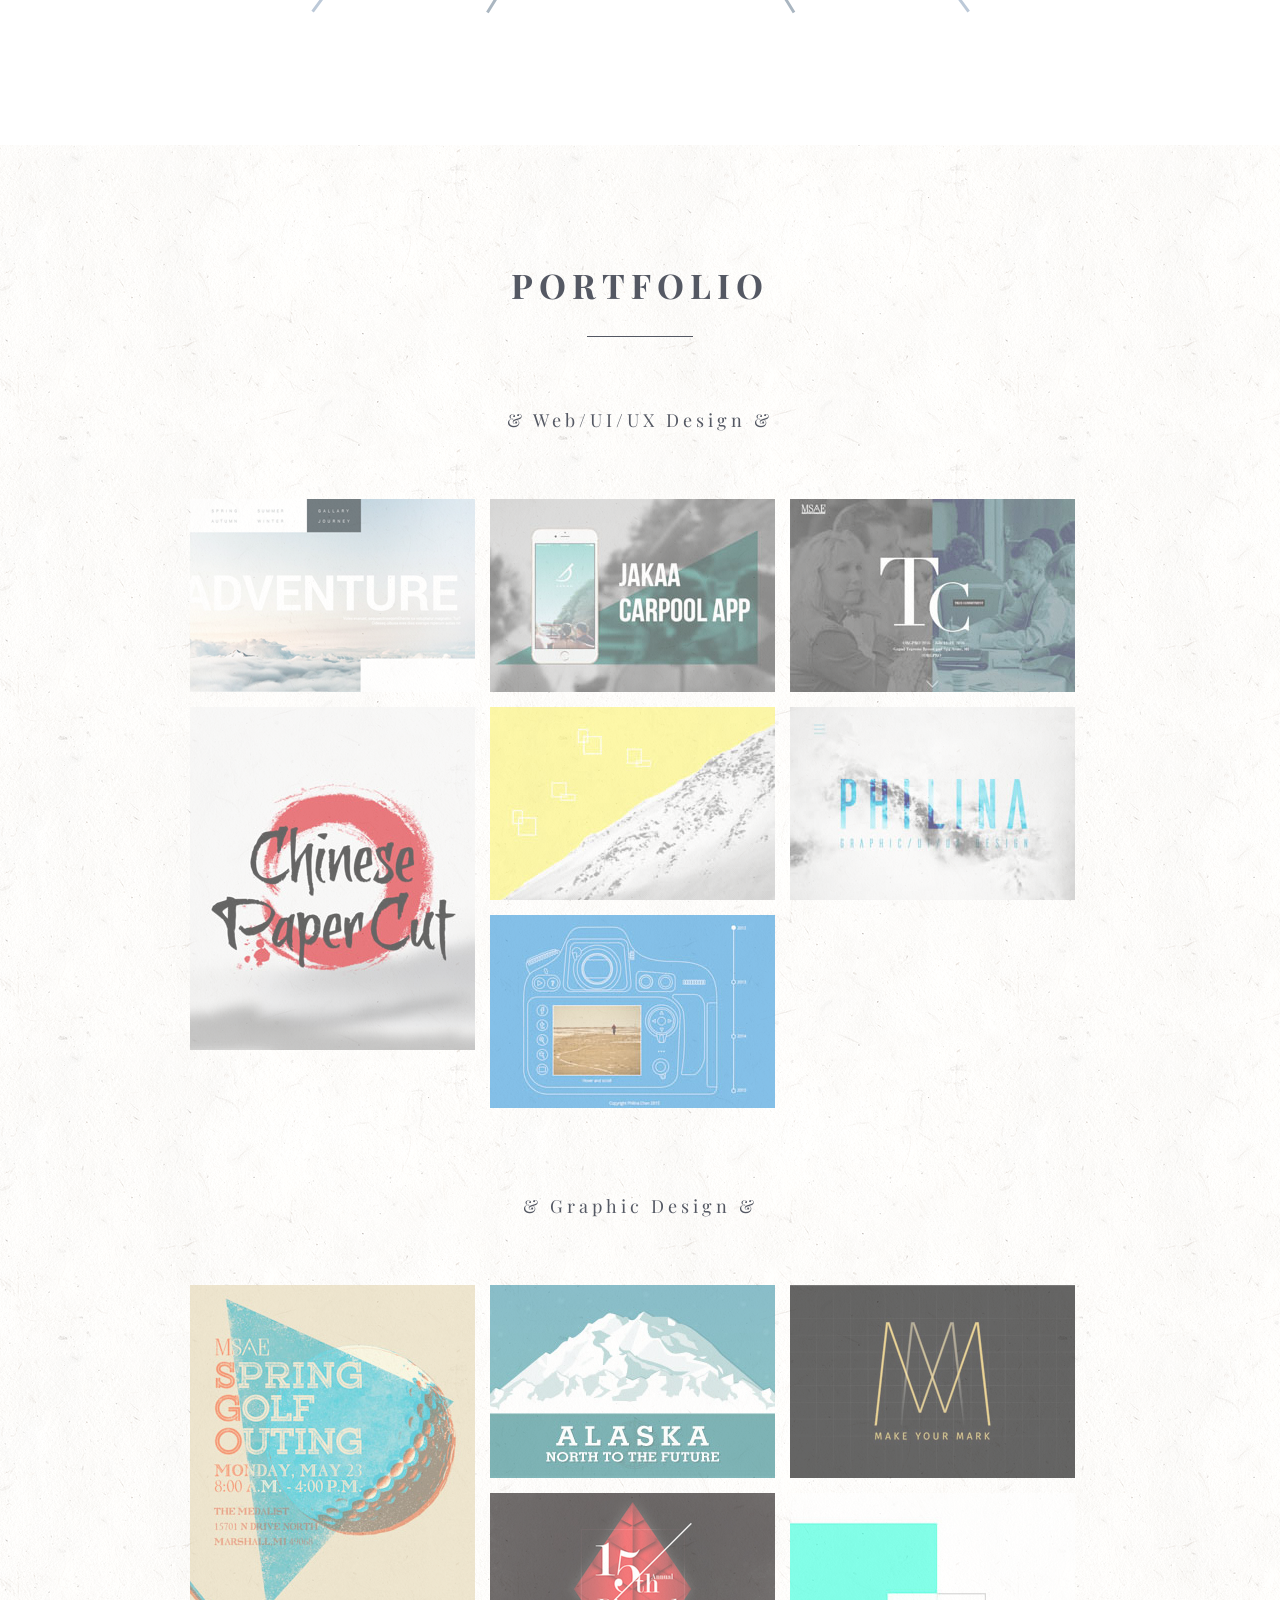
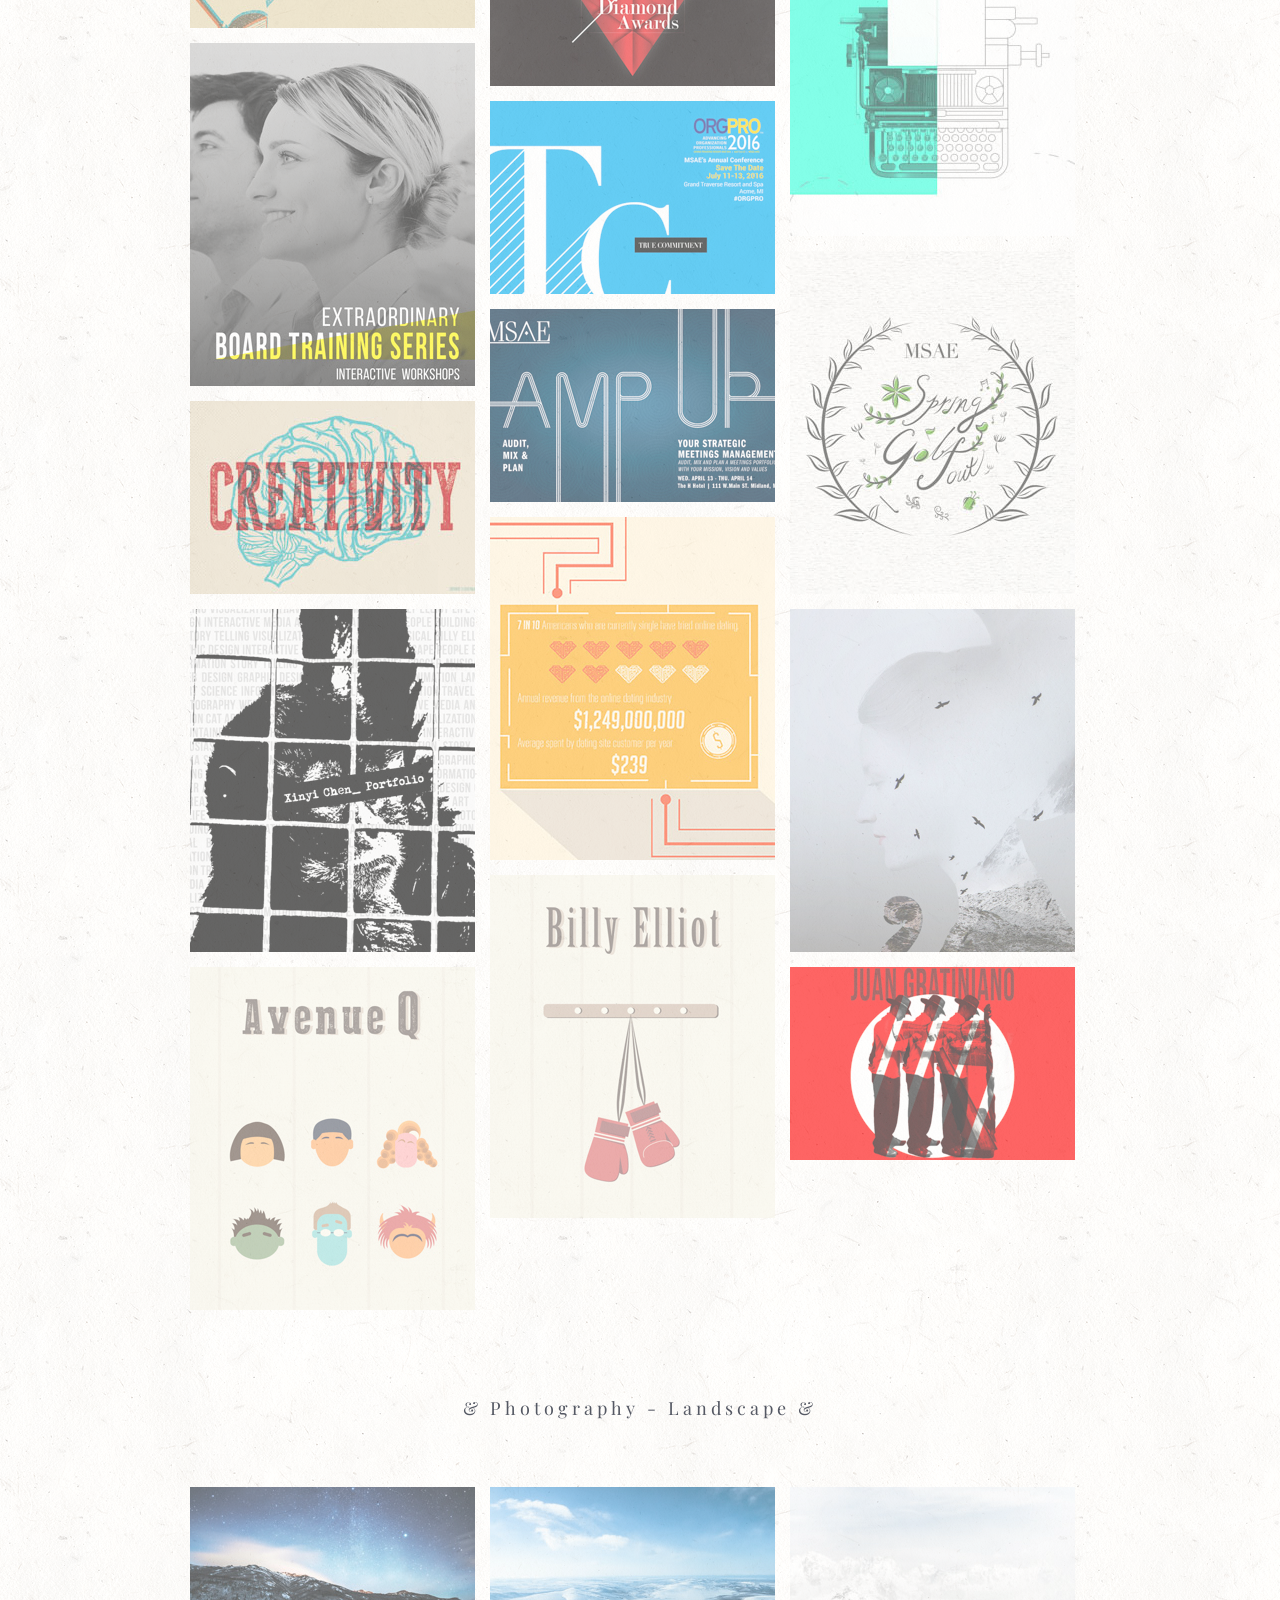
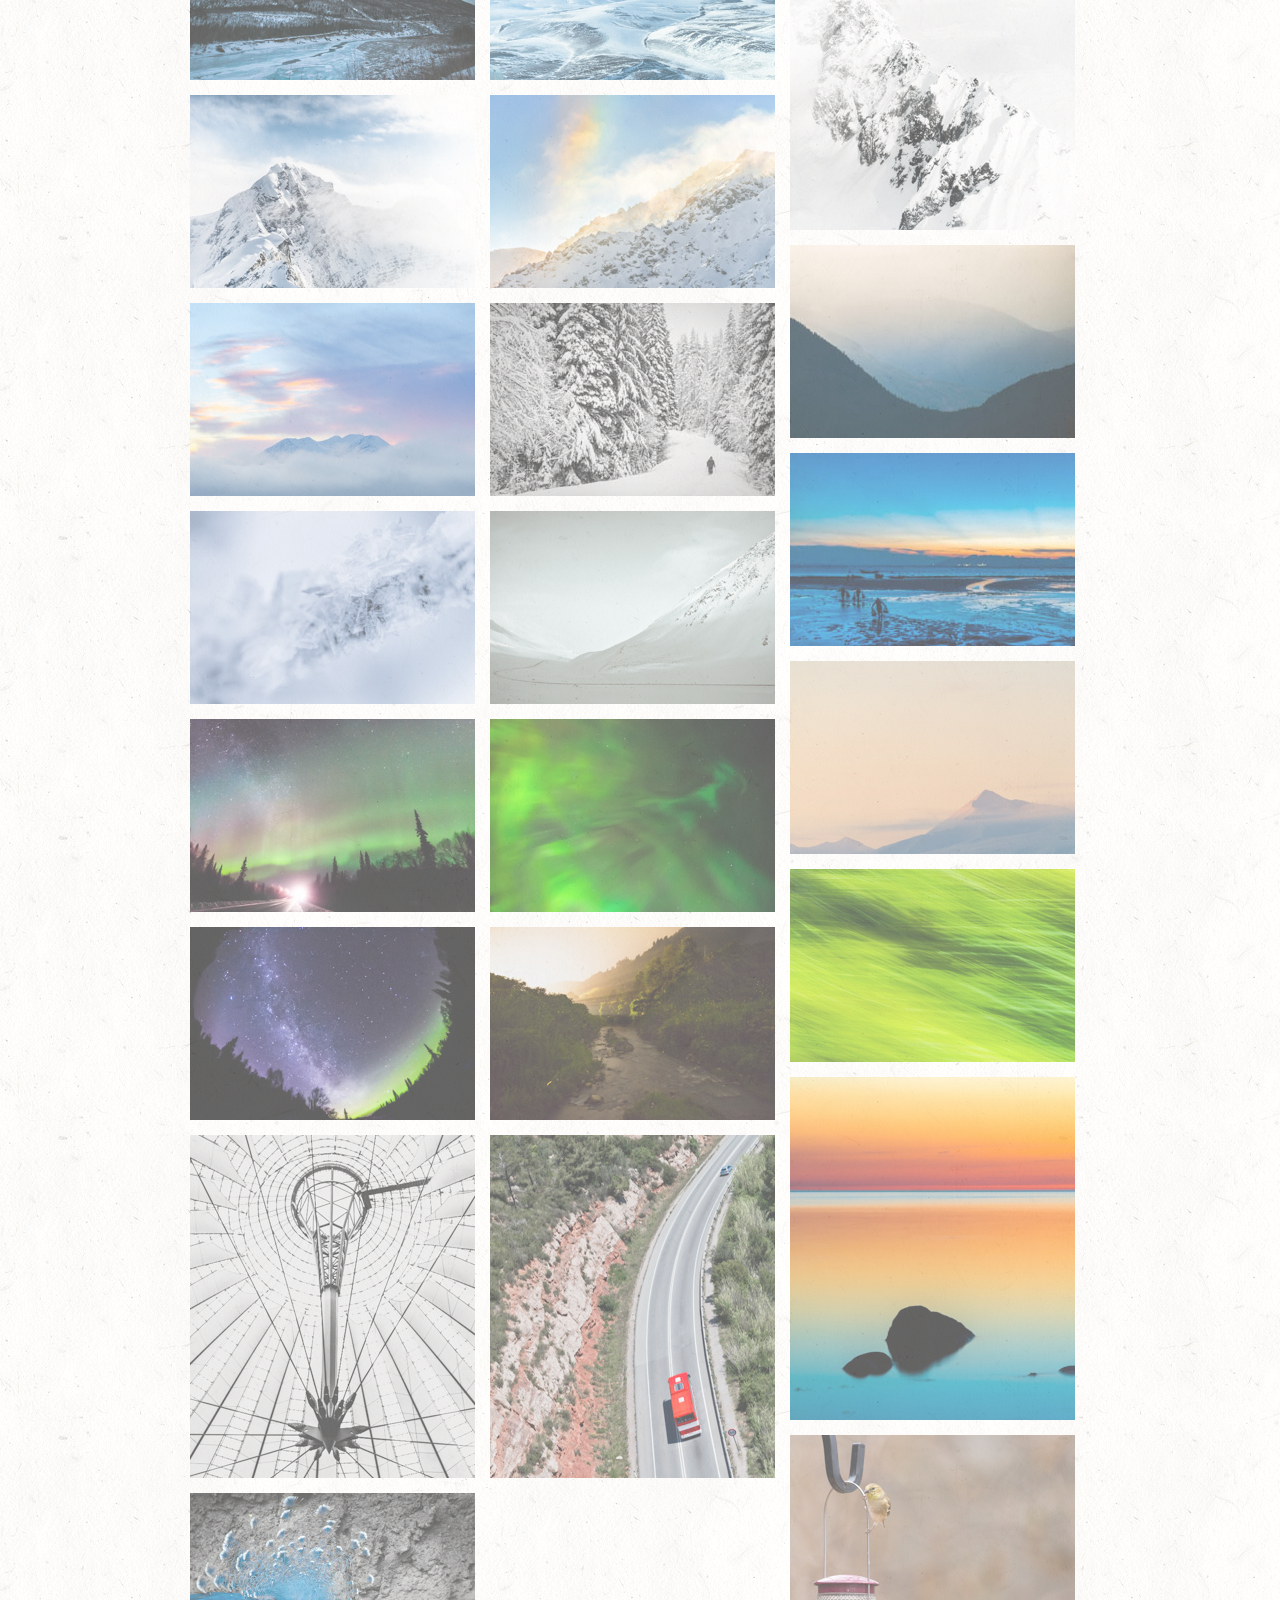
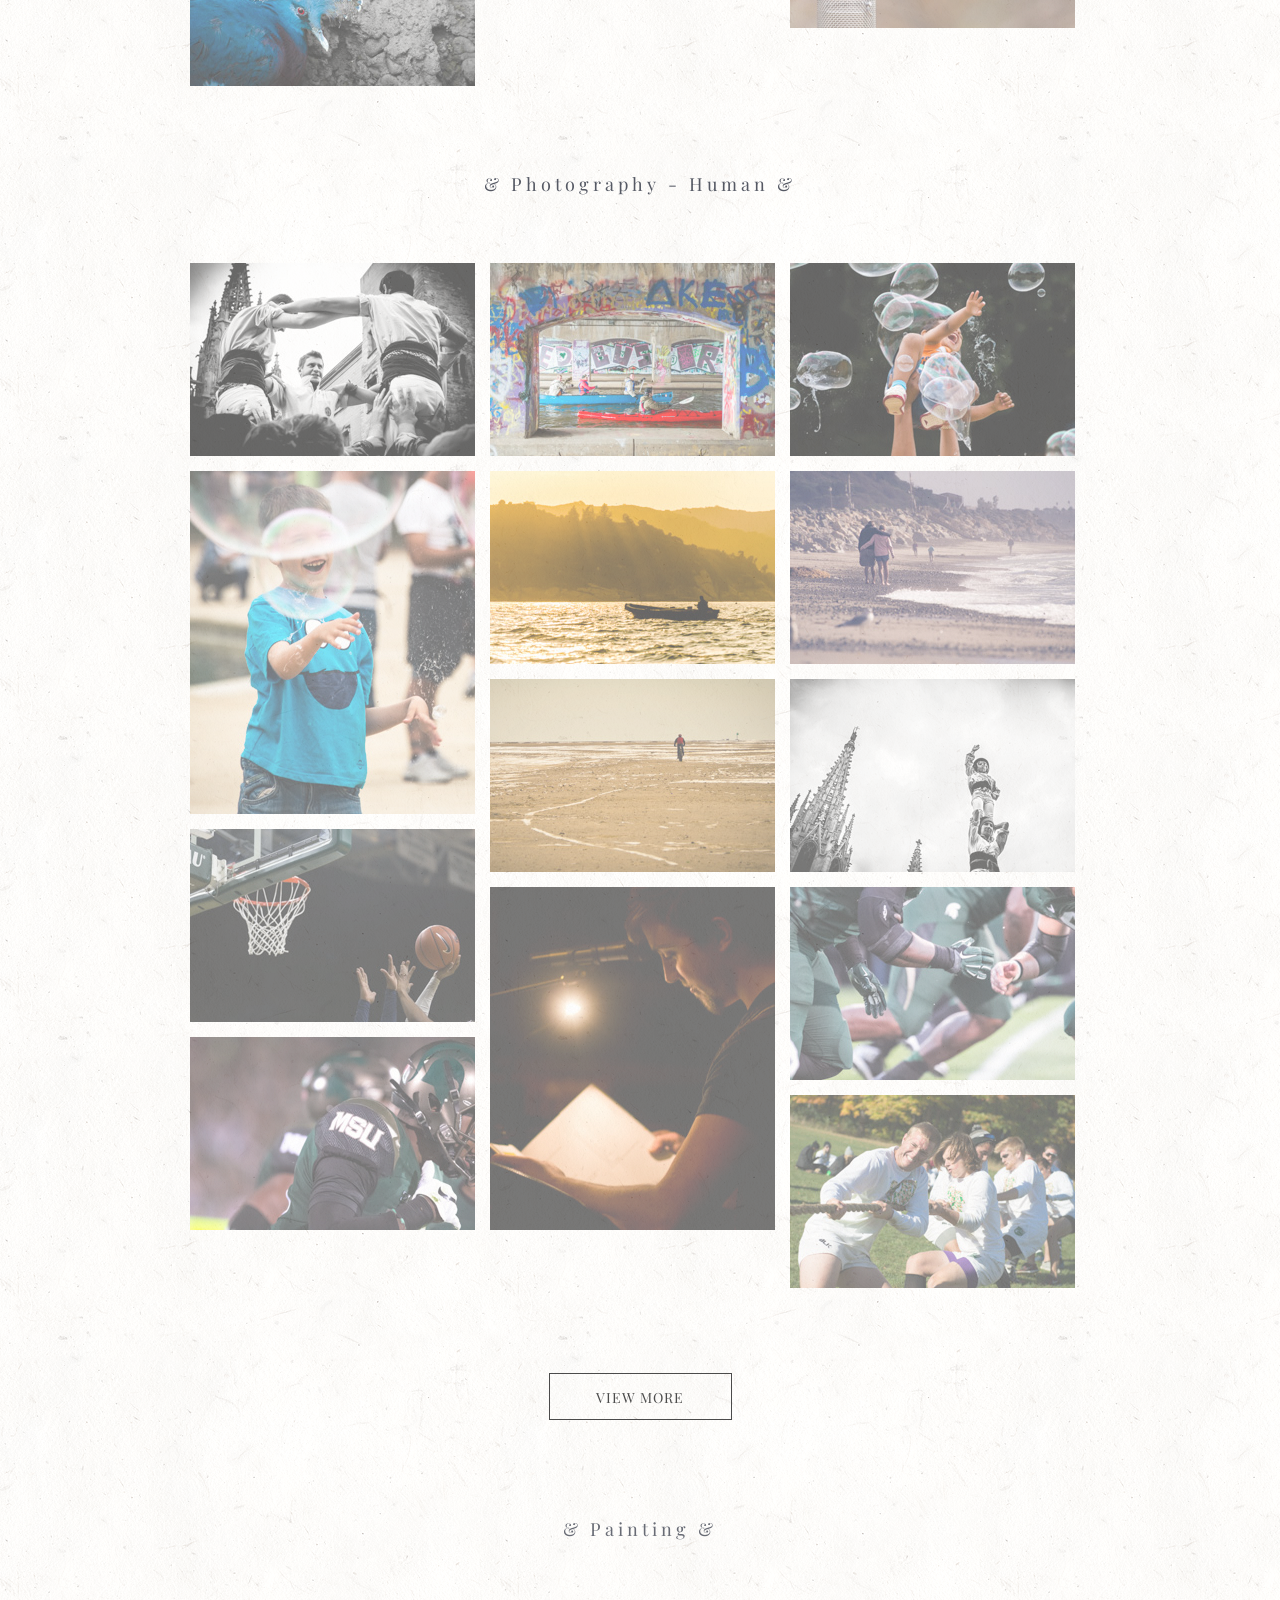
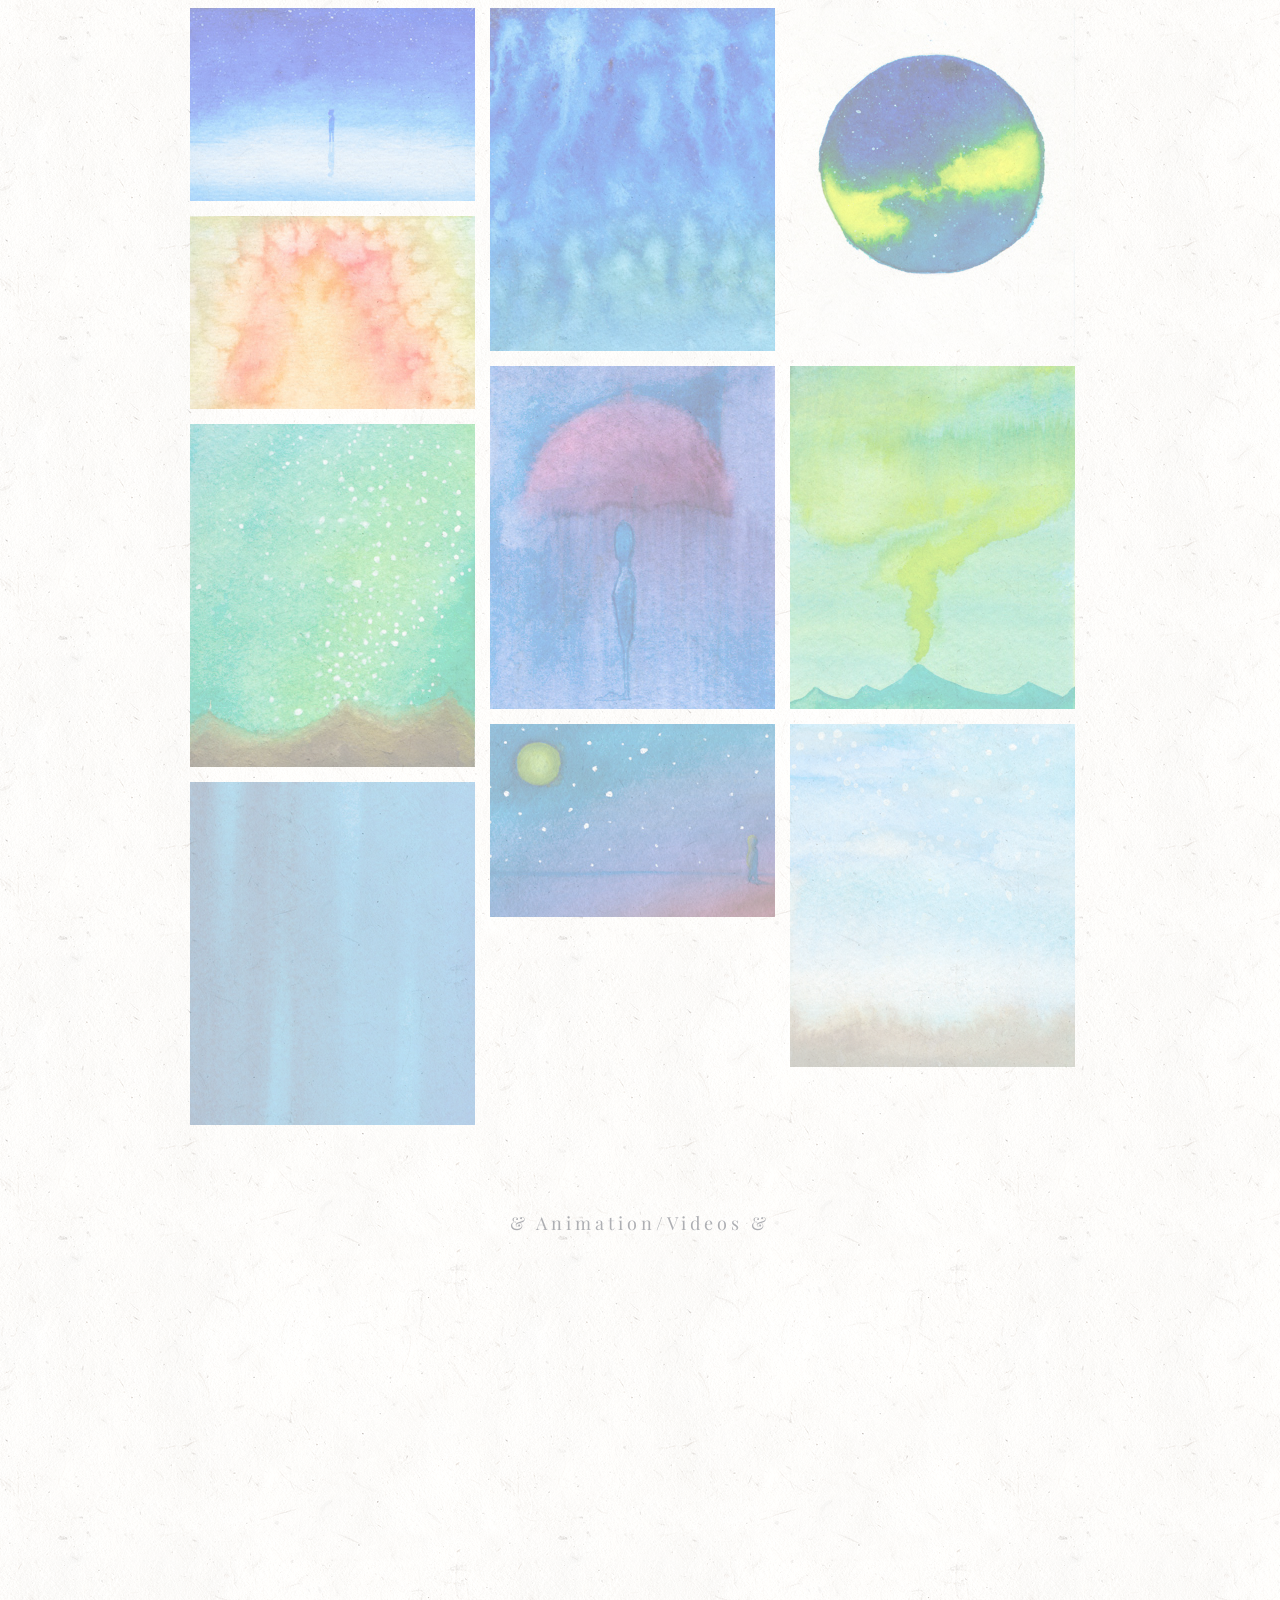
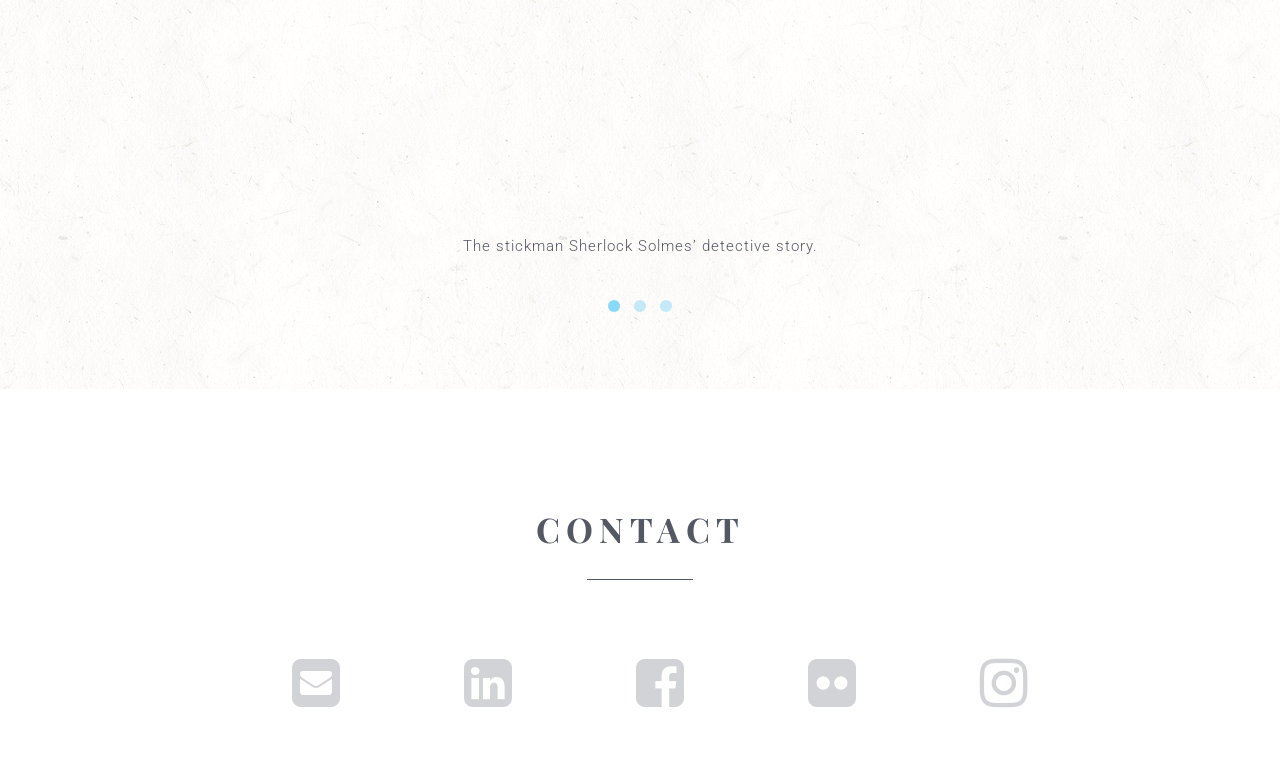
==== commit ec9fec67: "update text" ====
--- a/index.html
+++ b/index.html
@@ -794,7 +794,7 @@
         <button data-remodal-action="close" class="remodal-close"></button>
         <h1>Alaska Infographic</h1>
         <hr>
-        <p>To me, Alaska is like a dreamland. When I first started this project, I was thinking about empathy. Most of infographics contain lots of numbers and statistics. However, if I am a tourist, when I travel to a new place, where should I go and what can I do are my primary concerns. So I chose eight most visited cities/places in Alaska as my starting point. I created eight icons, which are composed of symbolic attractions of the selected places. Graphics speak more. By looking at the eight icons, you know what you should expect to see/do in each place.  </p>
+        <p>To me, Alaska is like a dreamland. When I first started this project, I was thinking about empathy. Most of infographics contain lots of numbers and statistics. However, if I were a tourist, when I travel to a new place, where should I go and what can I do are my primary concerns. So I chose eight most visited cities/places in Alaska as my starting point. I created eight icons, which are composed of symbolic attractions of the selected places. Graphics speak more. Just looking at the eight icons, you know what you should expect to see/do in each place.  </p>
         <p>Every time I travel to a new place, I pick and buy postcards. My postcard collection embodies my precious travel memories. The map of Alaska placed in the middle is unfolded from a postcard, just like memories pour out from the postcard at the moment when I open it. </p>
          <p><a target="_blank" href="doc/alaska-infographic.pdf" class="remodal-cancel modal-button">View PDF</a> </p>
         <img src="img/portfolio/full/alaska-infographic.jpg" alt="Alaska Infographic">
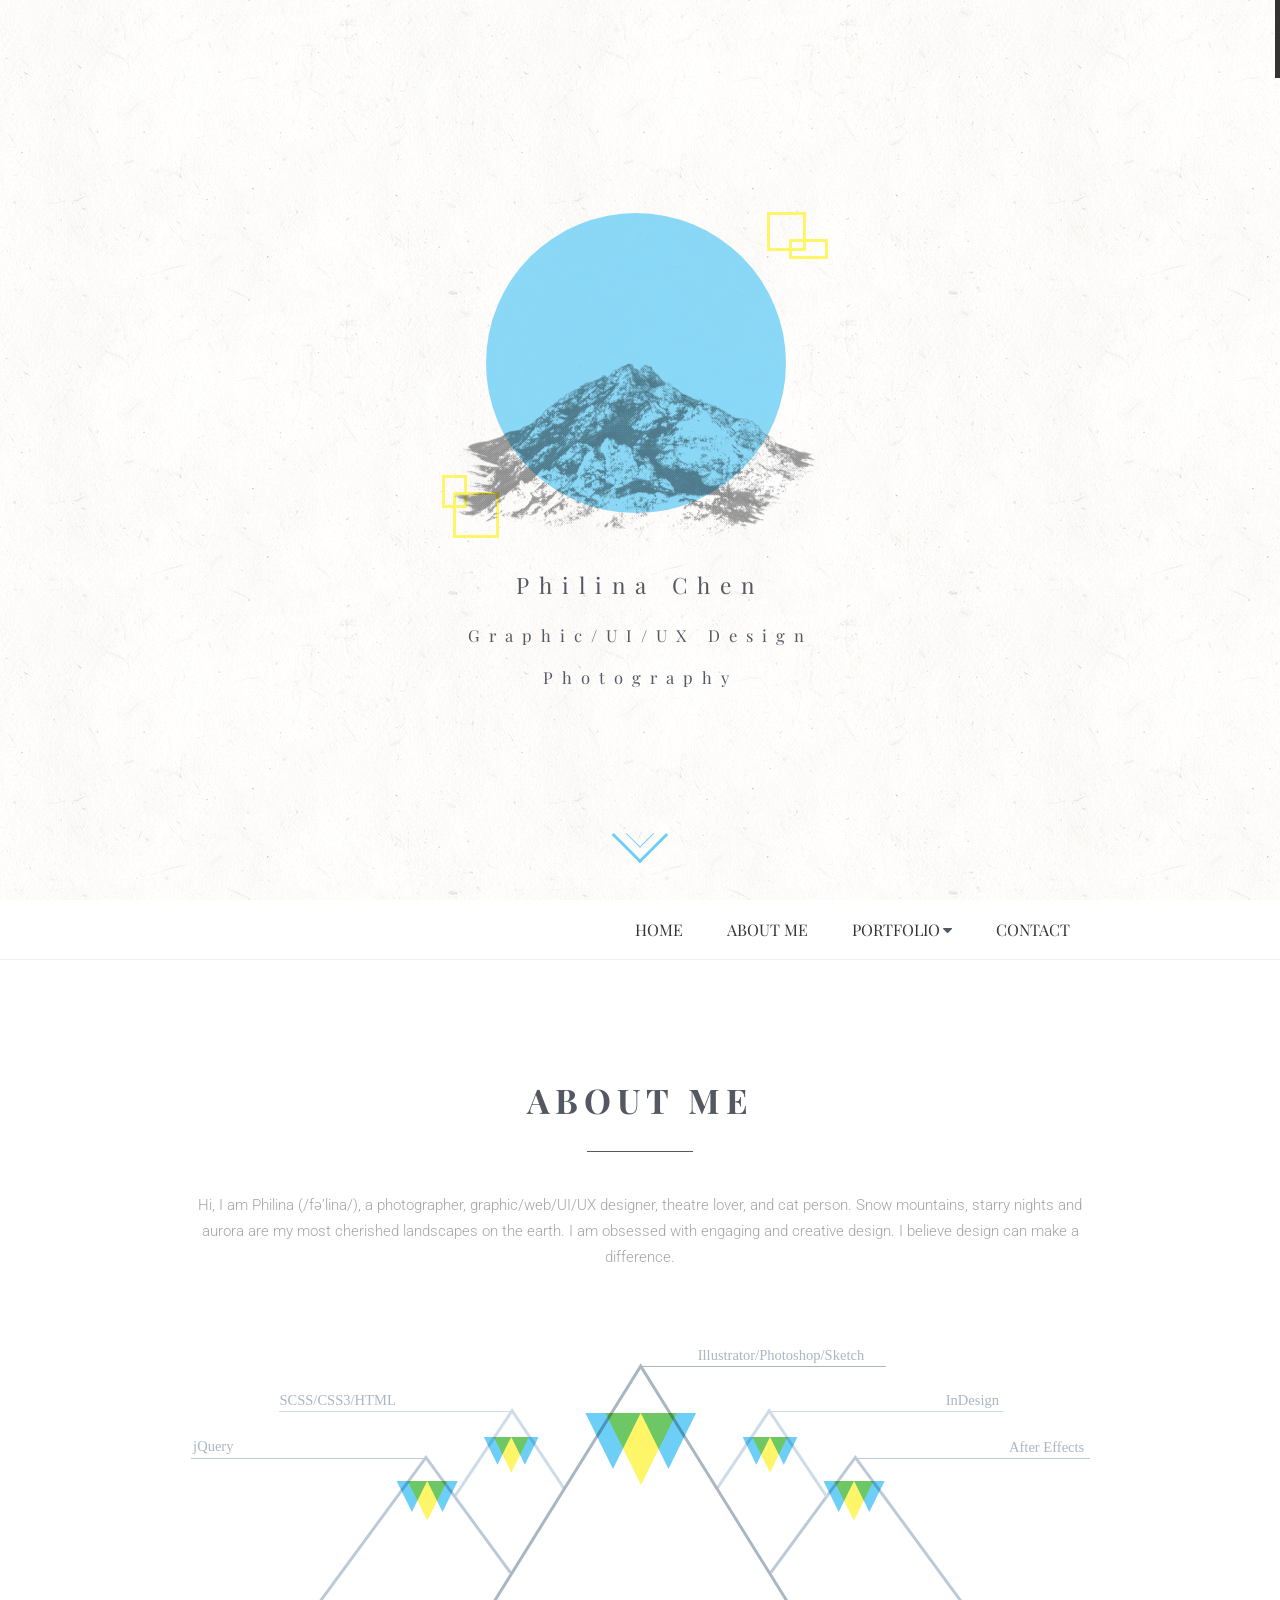
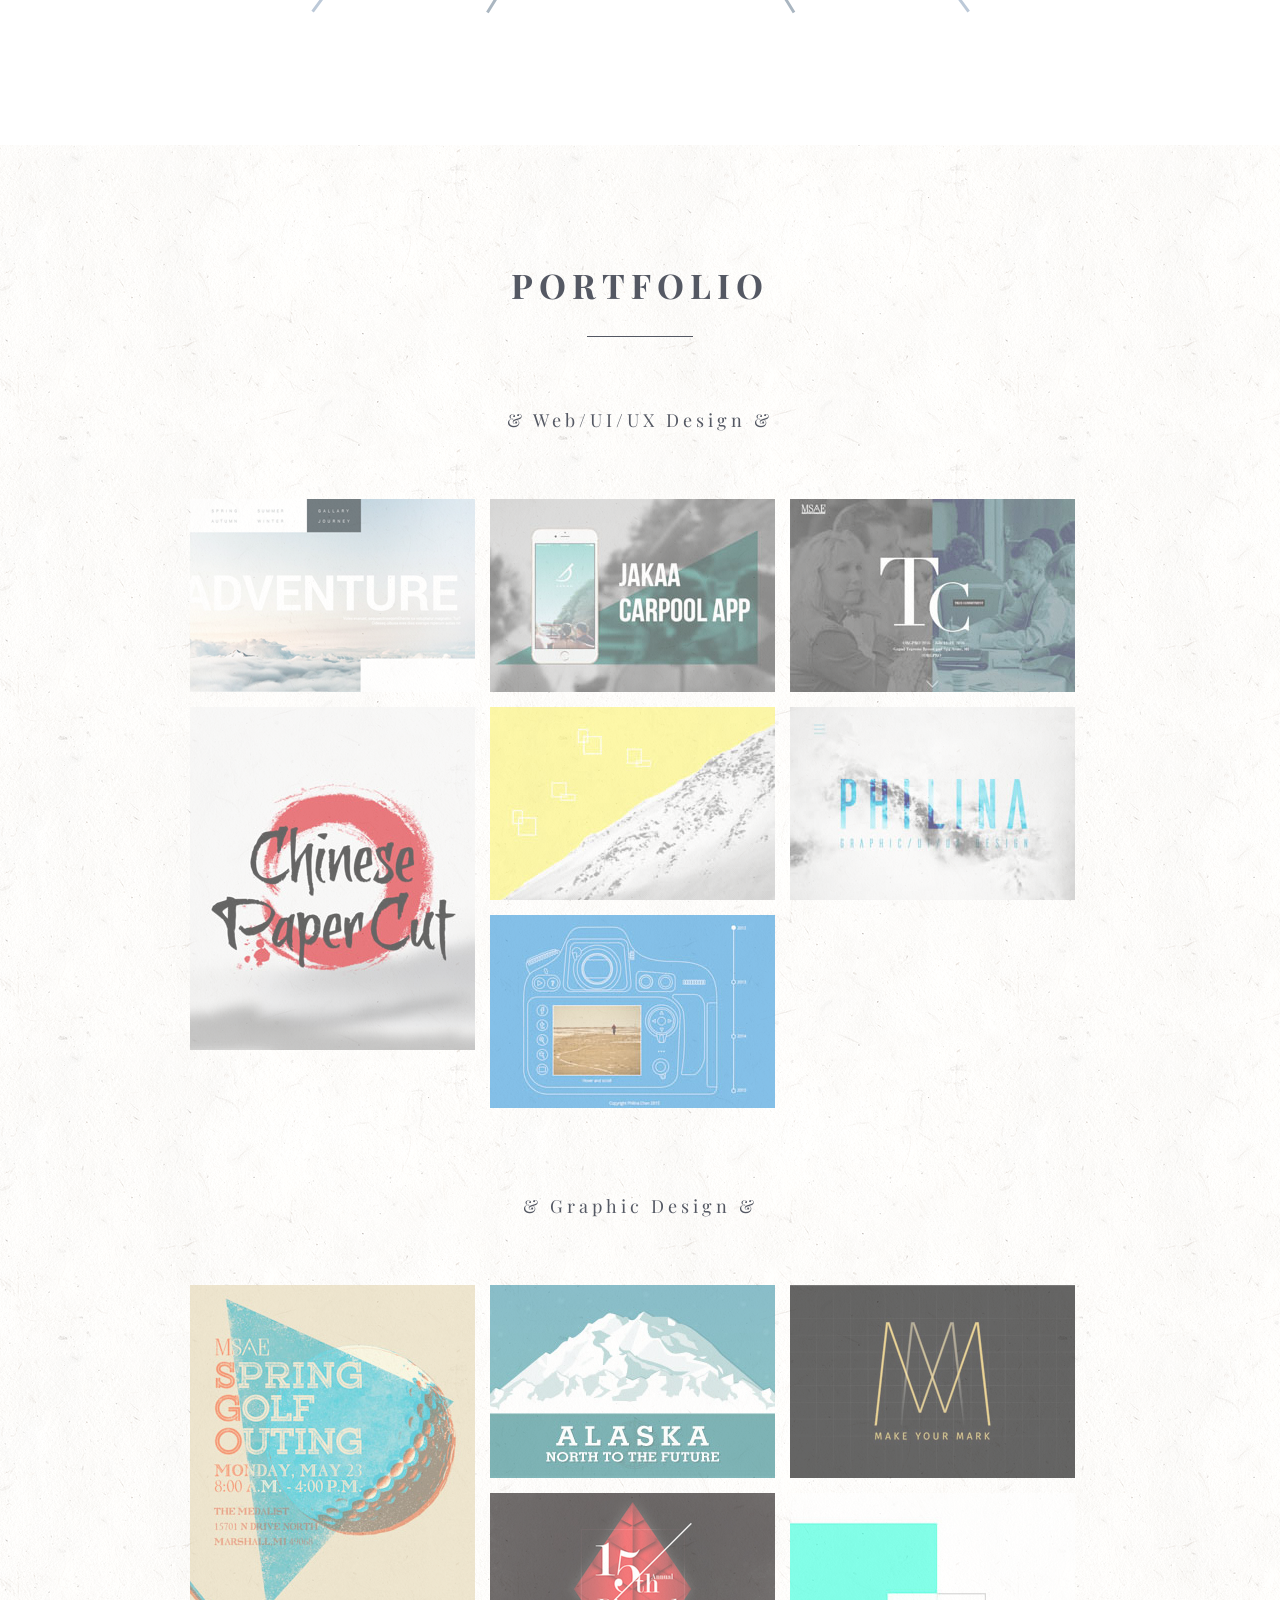
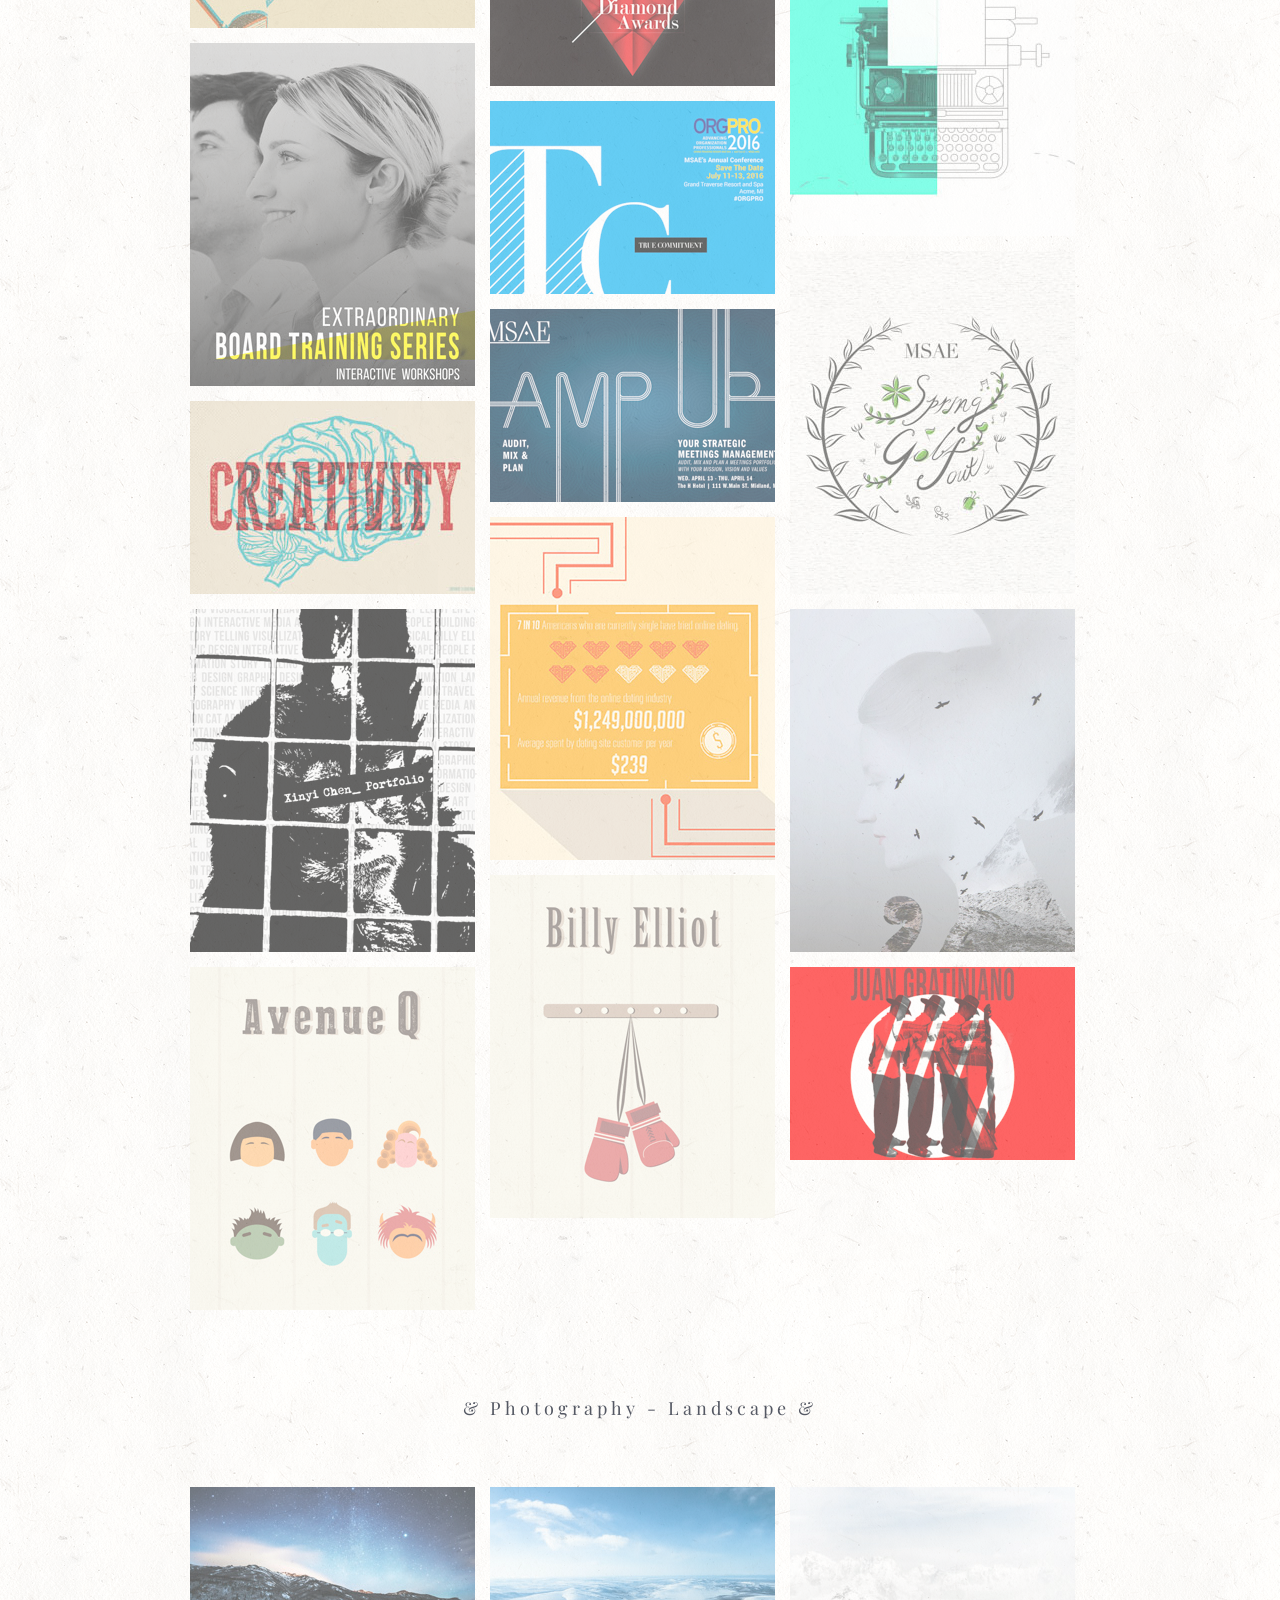
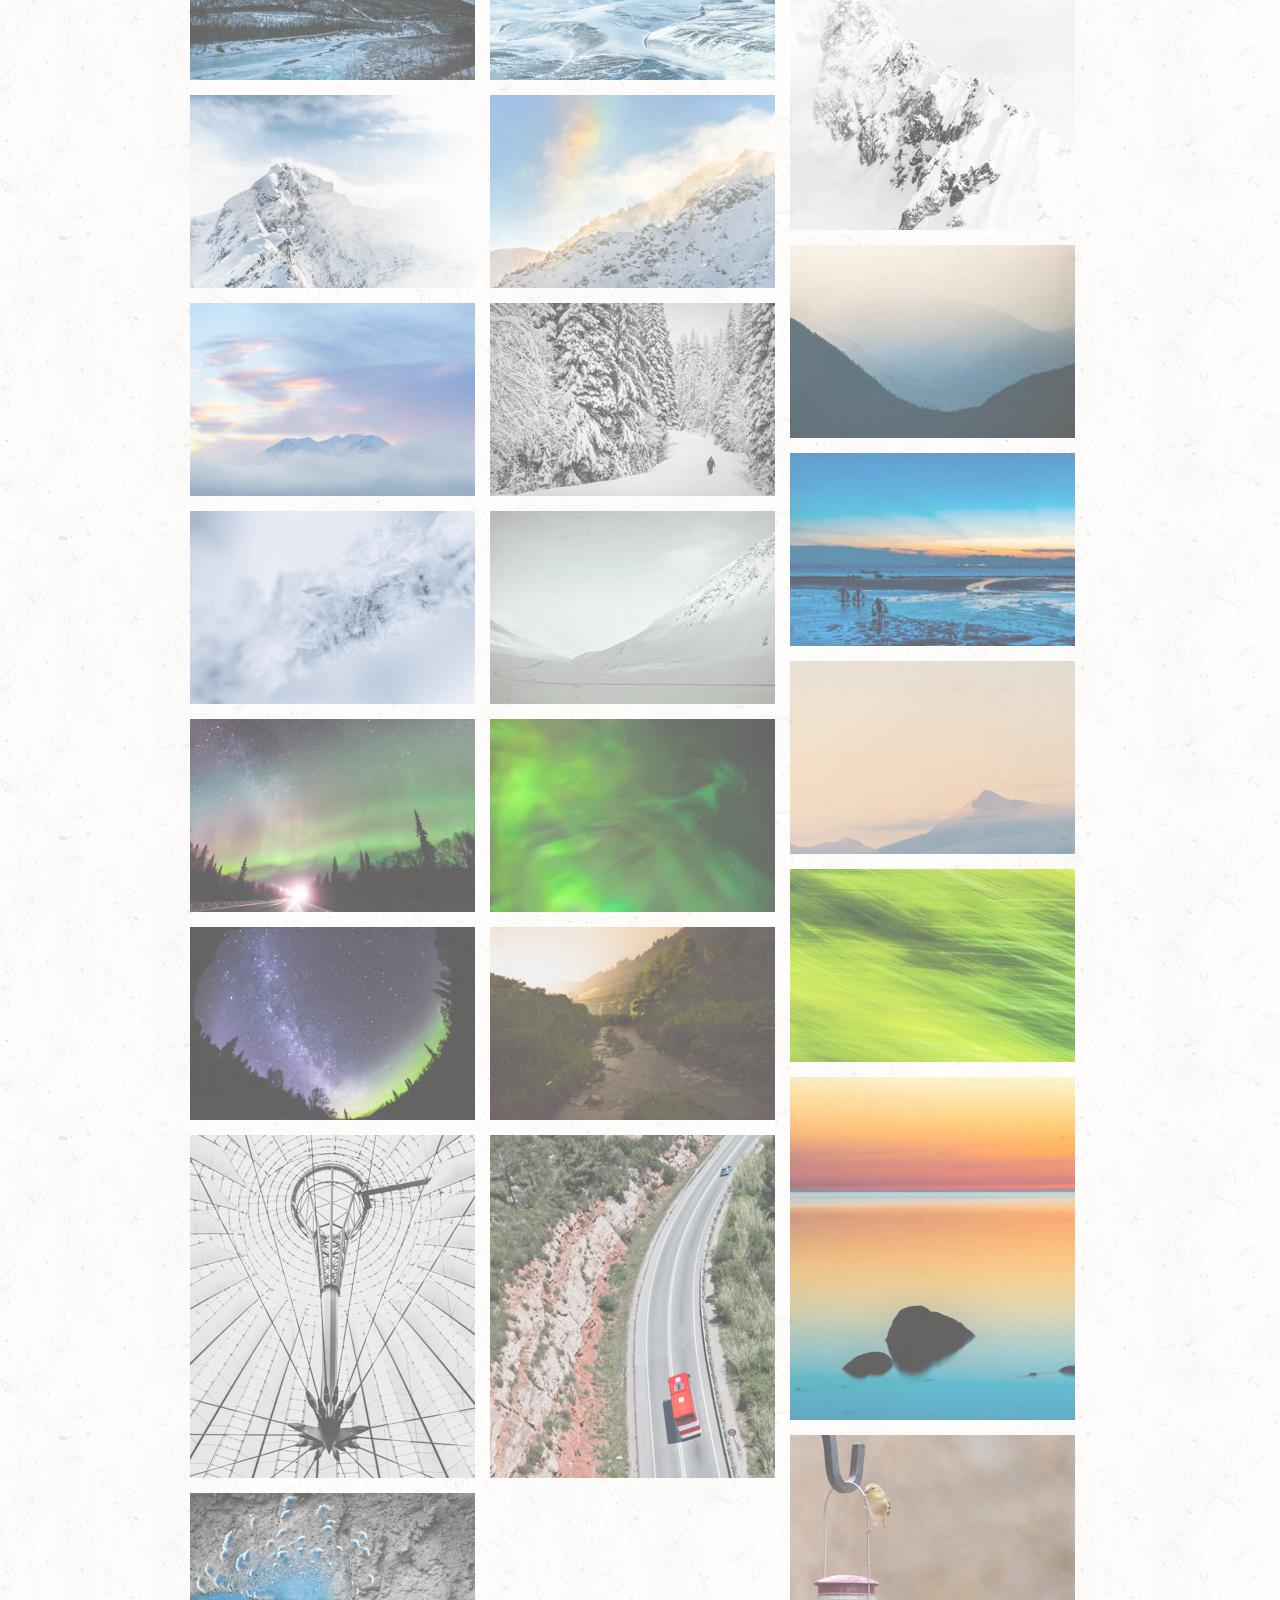
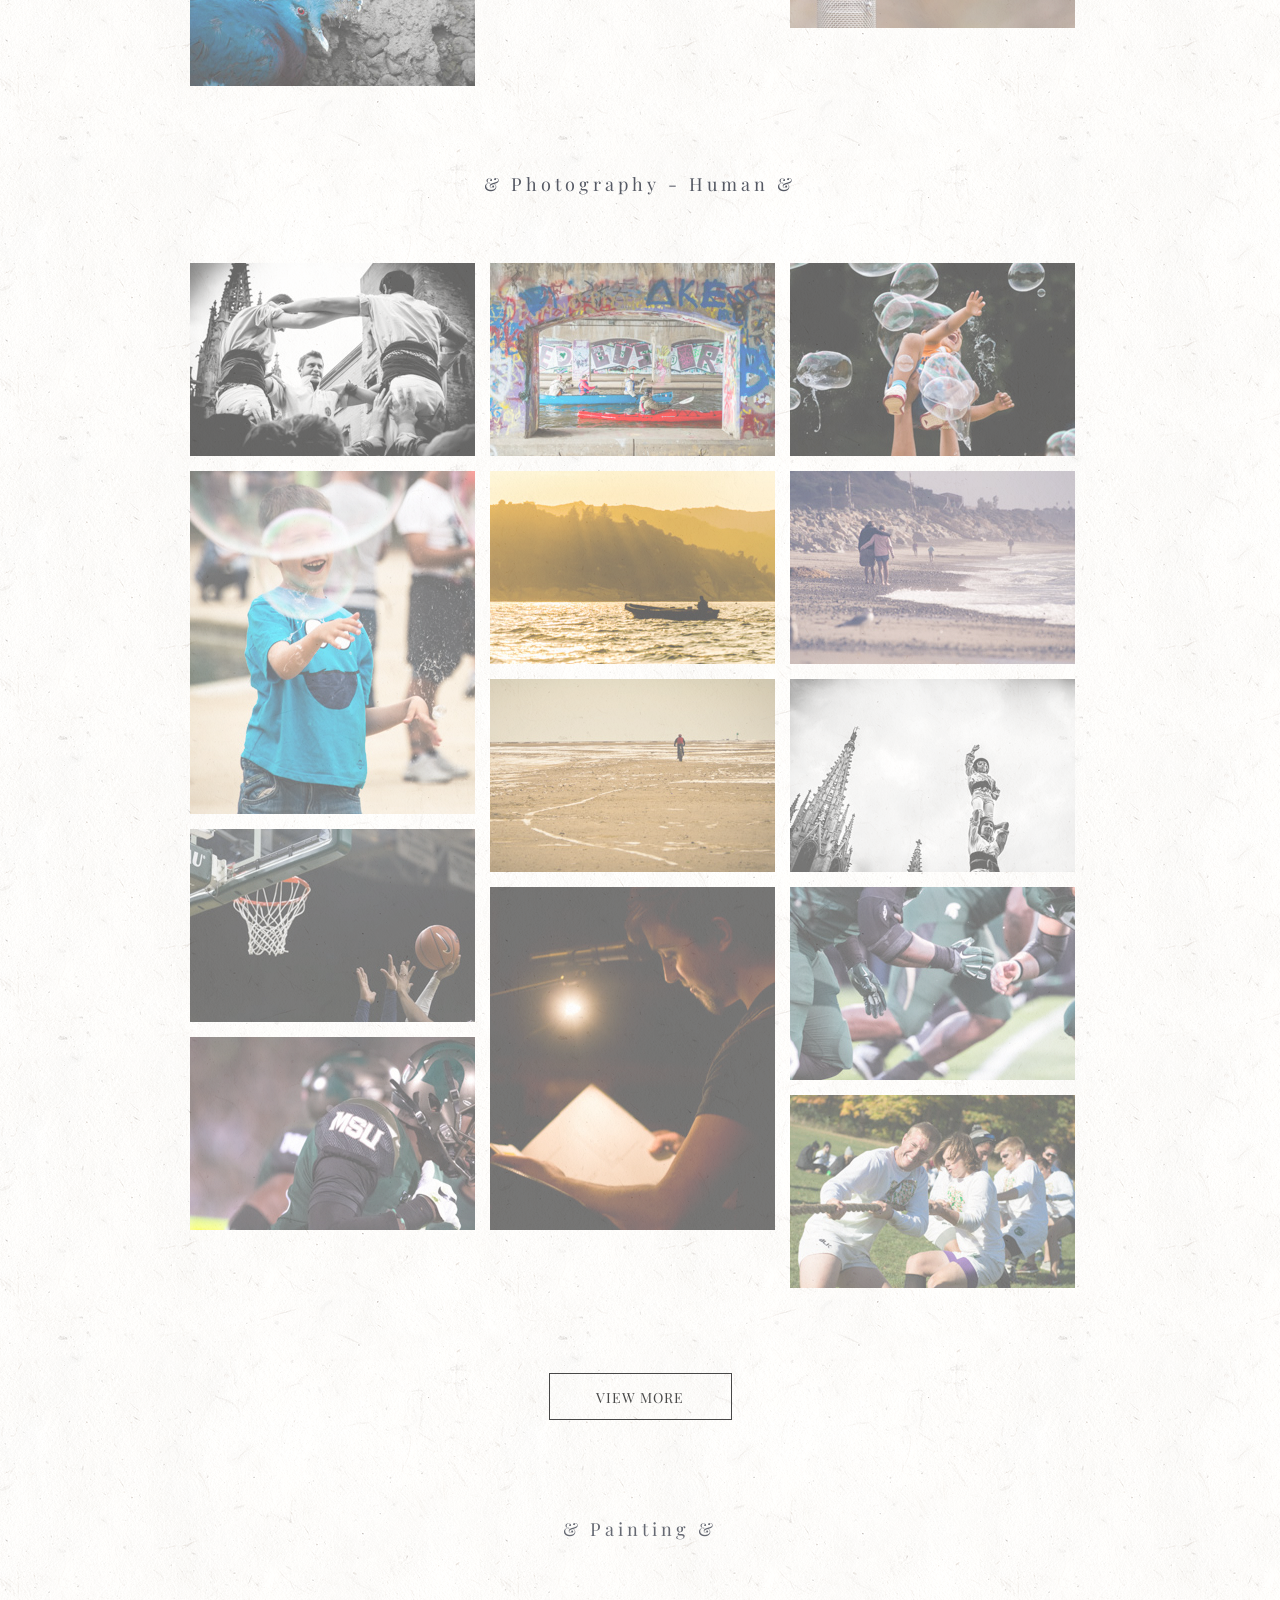
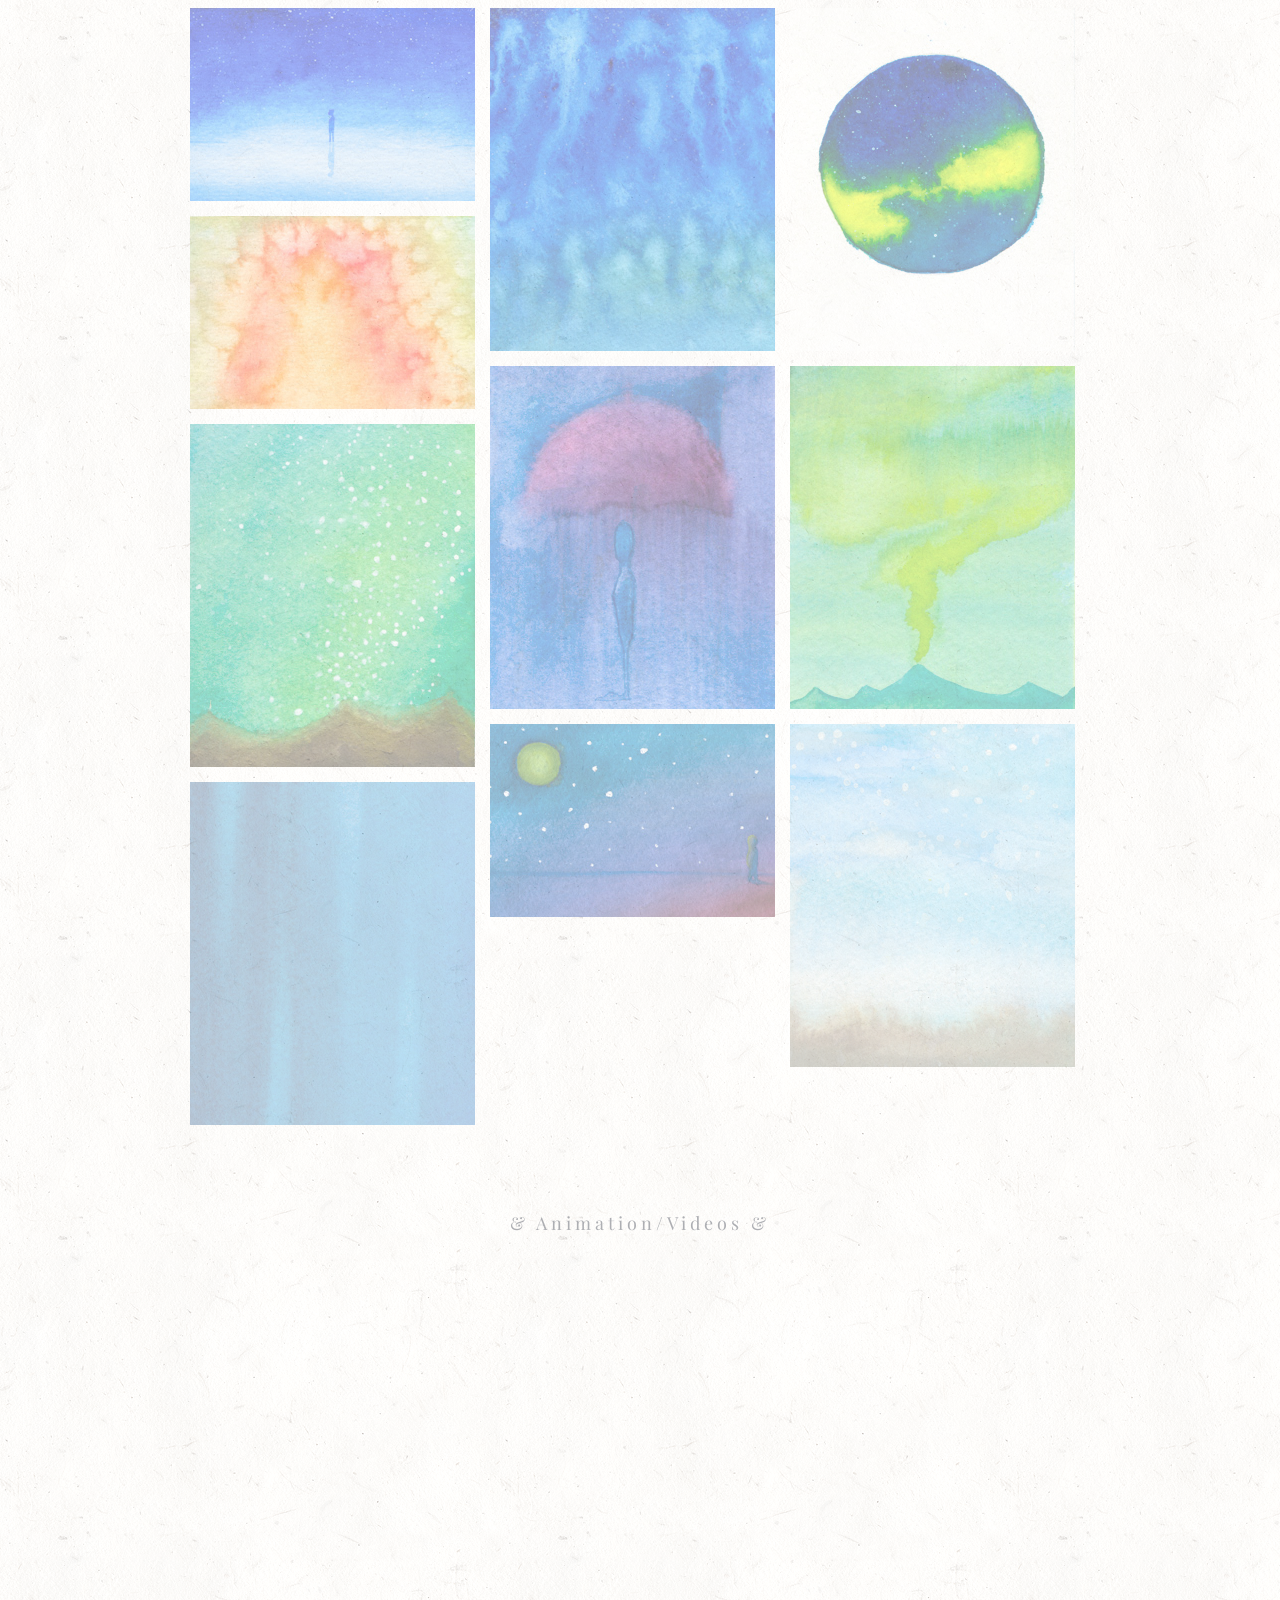
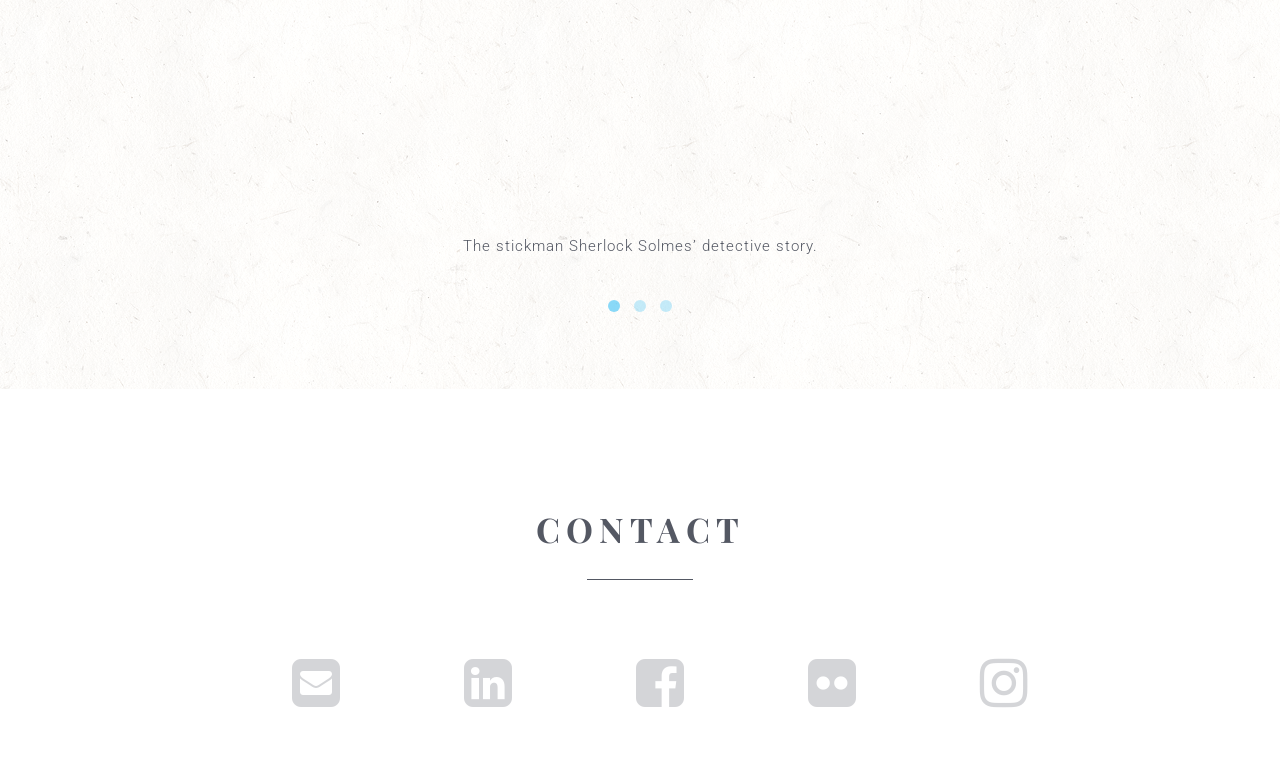
==== commit 15a4a53a: "alaska infographic xinyi chen" ====
--- a/index.html
+++ b/index.html
@@ -108,7 +108,7 @@
         
           <div class="start-title">
             <h1>Philina Chen</h1>
-            <p>Graphic/Web/UI/UX Design</p>
+            <p>Graphic/UI/UX Design</p>
             <p>Photography</p>
           </div><!-- start-title -->
           
